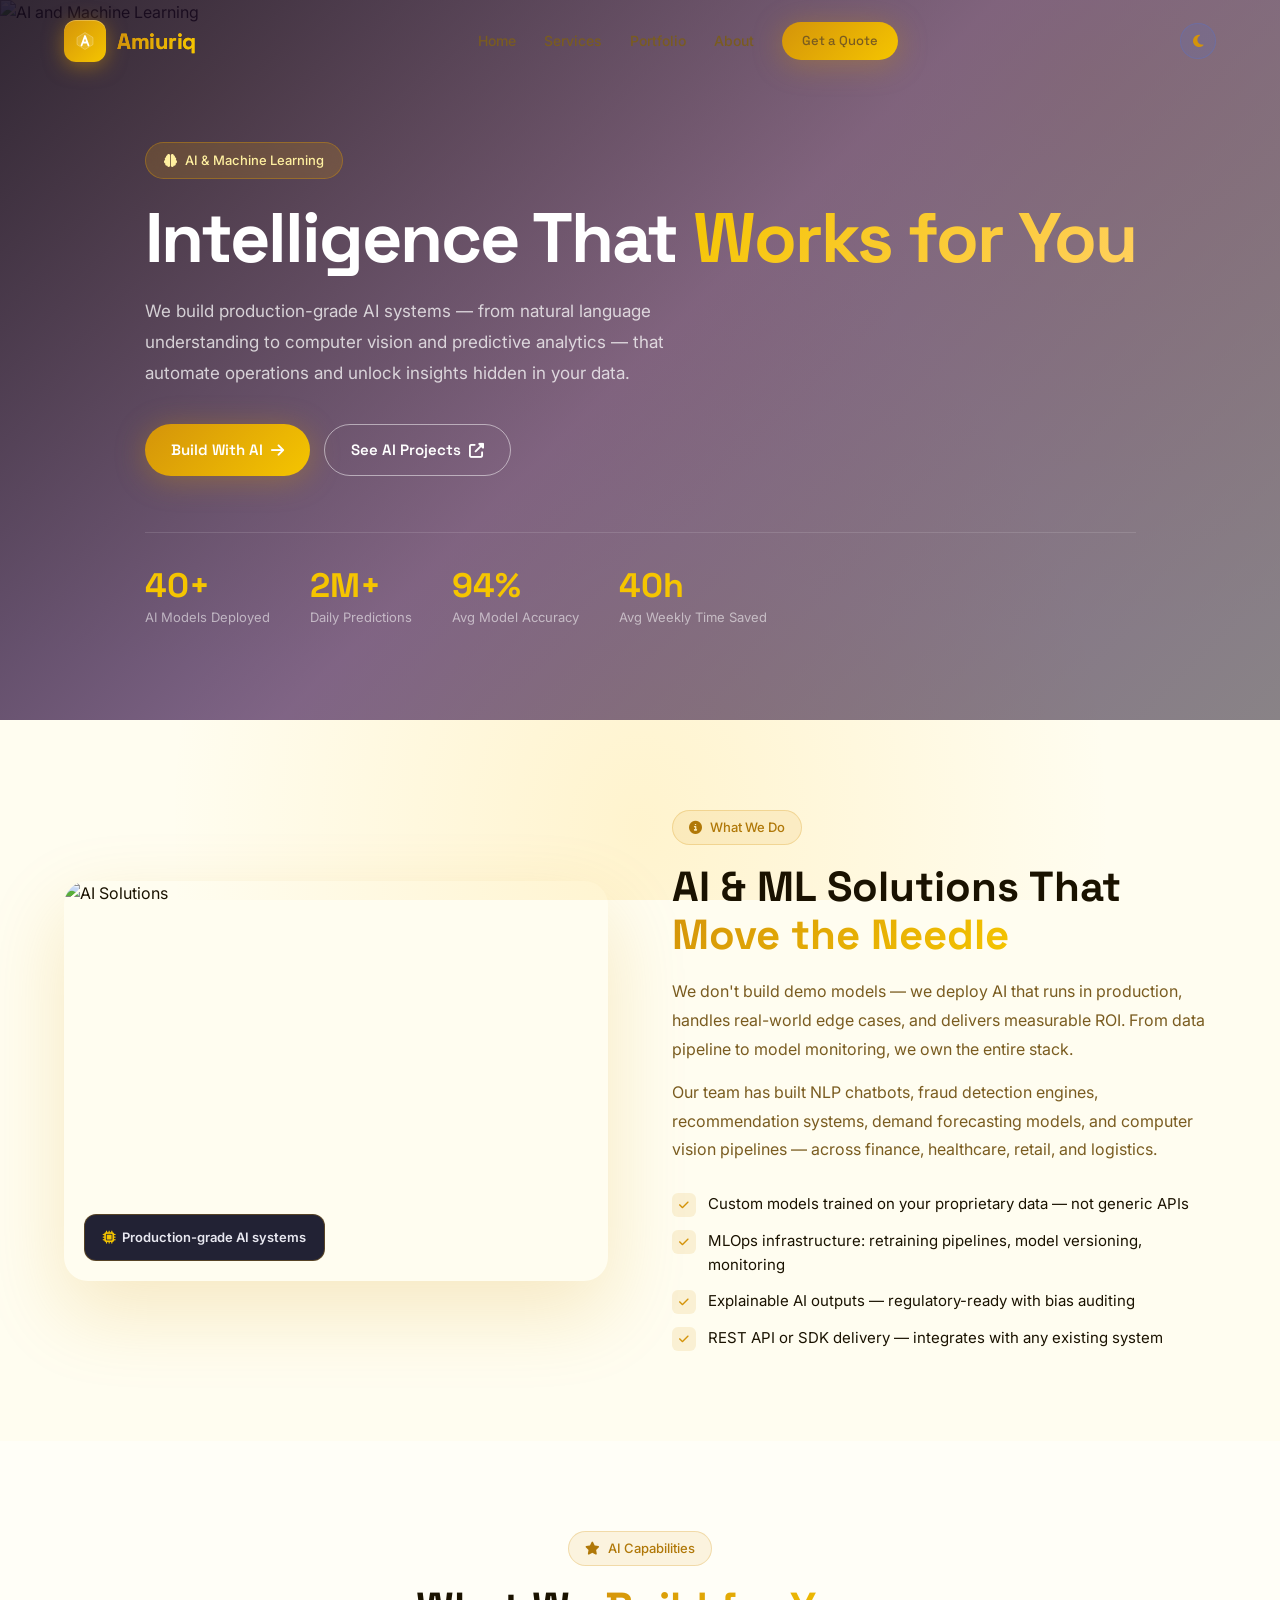
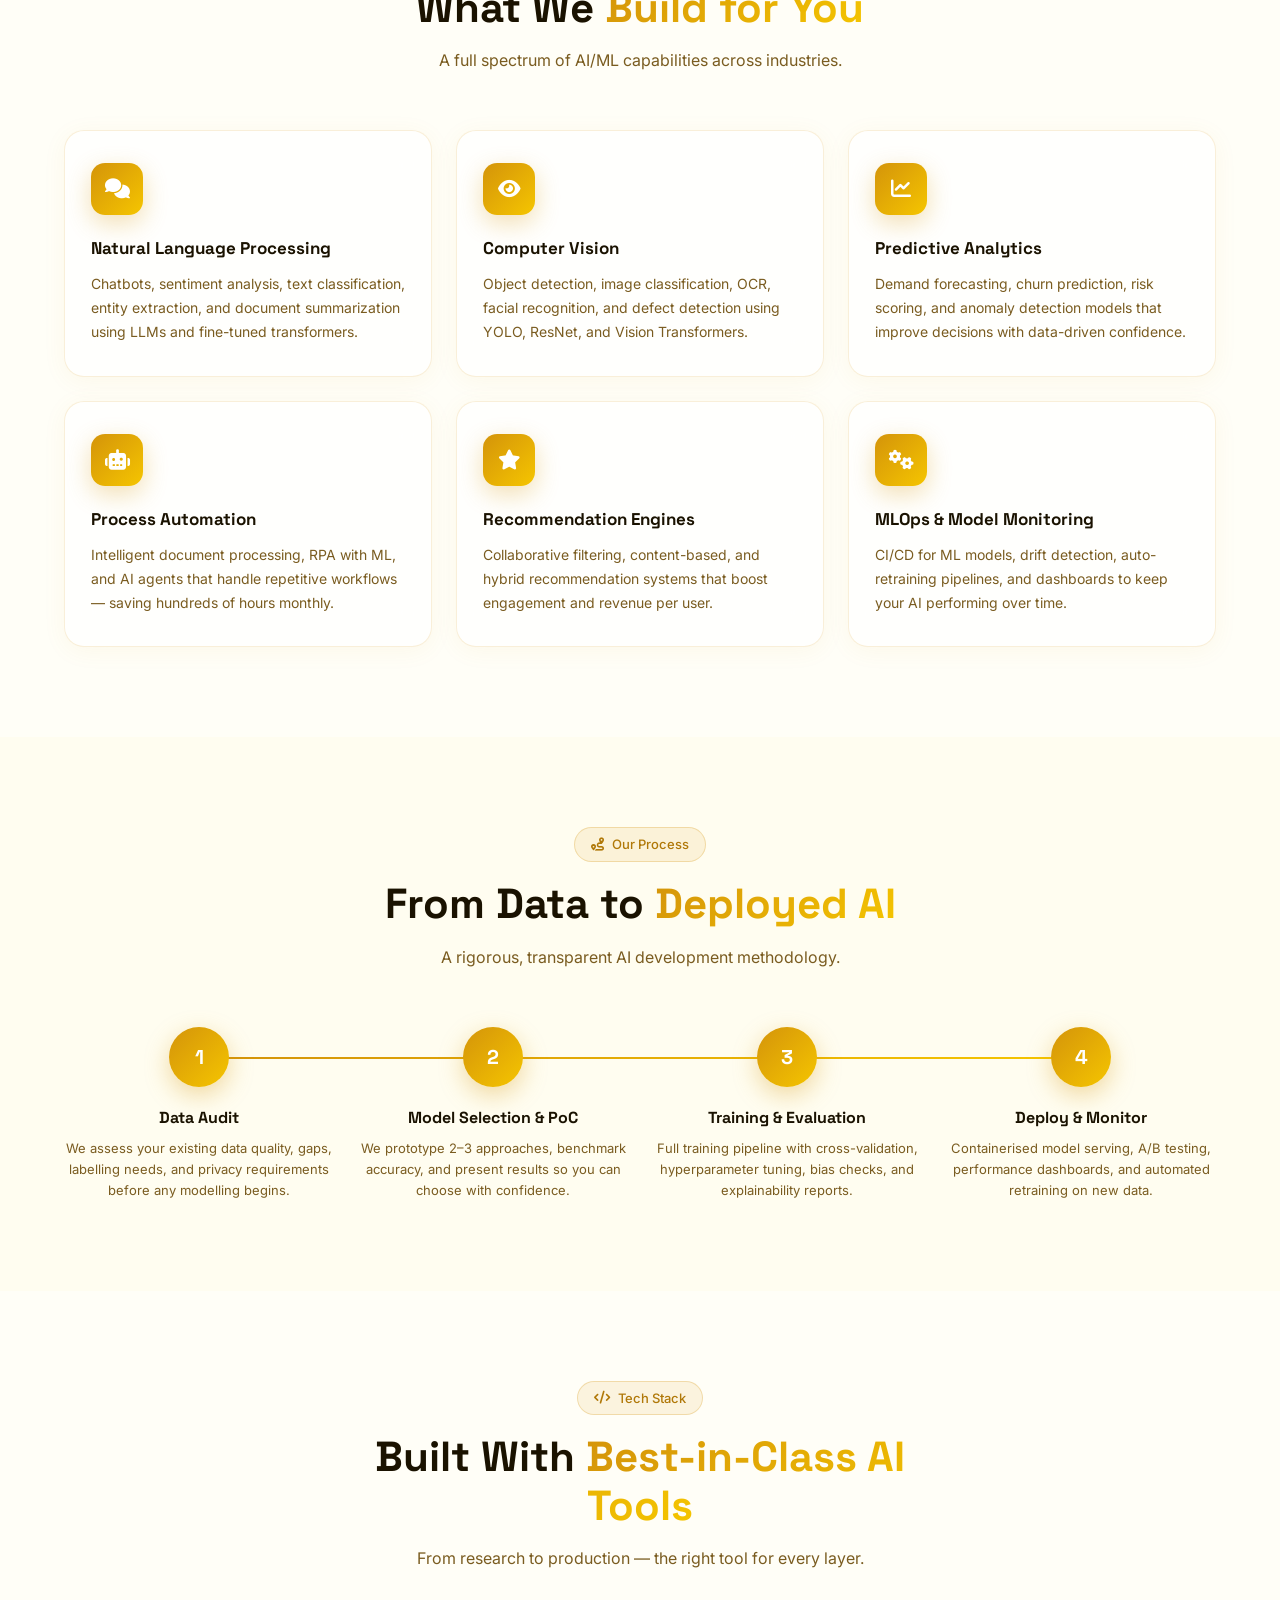
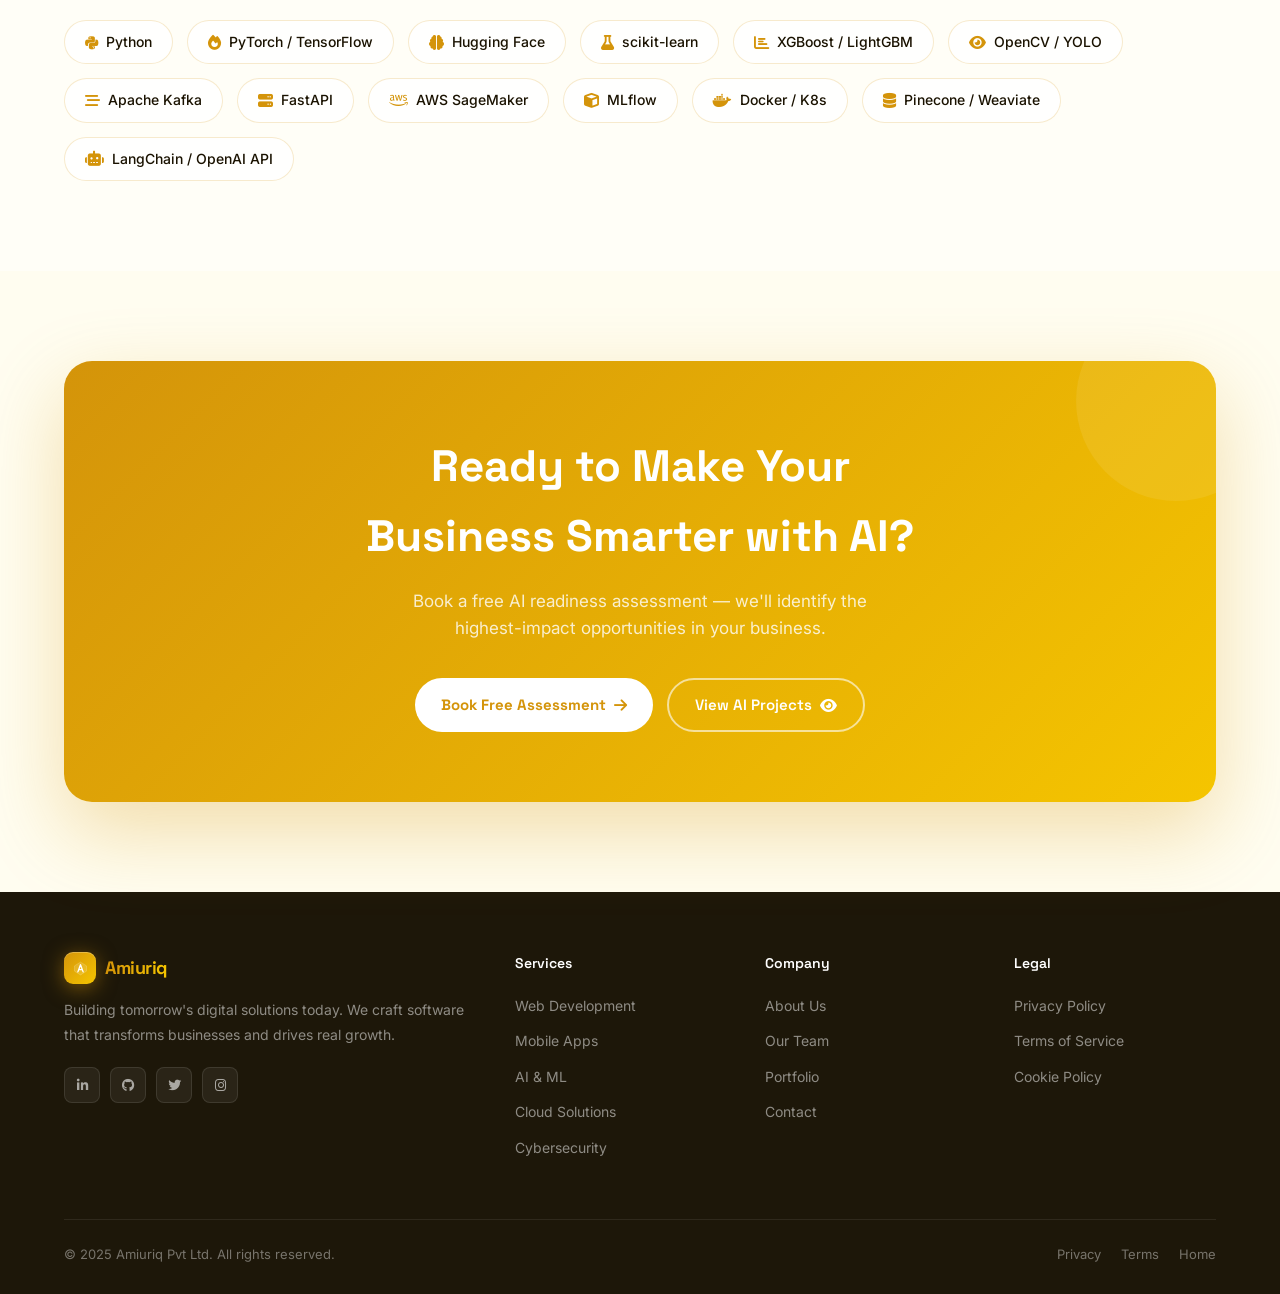
==== ai-machine-learning.html @ a56f1556 "Add coming-soon page and wire social icons to it across all pages" ====
<!DOCTYPE html>
<html lang="en">
<head>
<meta charset="UTF-8">
<meta name="viewport" content="width=device-width, initial-scale=1.0">
<title>AI & Machine Learning | Amiuriq Pvt Ltd</title>
<meta name="description" content="Intelligent AI & ML solutions — automation, NLP, computer vision, and predictive analytics — Amiuriq Pvt Ltd">
<link href="https://fonts.googleapis.com/css2?family=Space+Grotesk:wght@300;400;500;600;700;800&family=Inter:wght@300;400;500;600&family=Bebas+Neue&display=swap" rel="stylesheet">
<link rel="stylesheet" href="https://cdnjs.cloudflare.com/ajax/libs/font-awesome/6.5.0/css/all.min.css">
<style>
*,*::before,*::after{margin:0;padding:0;box-sizing:border-box}
:root{--p:#D4940A;--p2:#B07808;--s:#F5C500;--g1:linear-gradient(135deg,#D4940A,#F5C500);--txt:#1a1200;--muted:#7a5c20;--cbr:rgba(212,148,10,.15)}
html{scroll-behavior:smooth}
body{font-family:'Inter',sans-serif;background:radial-gradient(ellipse at 15% 10%,rgba(255,210,50,.28) 0%,transparent 50%),radial-gradient(ellipse at 85% 8%,rgba(255,220,60,.22) 0%,transparent 48%),radial-gradient(ellipse at 50% 92%,rgba(255,200,50,.18) 0%,transparent 52%),#fffdf0;background-attachment:fixed;color:var(--txt);overflow-x:hidden;line-height:1.6}
::-webkit-scrollbar{width:5px}::-webkit-scrollbar-track{background:#fff8d0}::-webkit-scrollbar-thumb{background:var(--p);border-radius:3px}
h1,h2,h3,h4{font-family:'Space Grotesk',sans-serif;font-weight:700}
.gt{background:var(--g1);-webkit-background-clip:text;-webkit-text-fill-color:transparent;background-clip:text}
.container{max-width:1200px;margin:0 auto;padding:0 24px}
.btn{display:inline-flex;align-items:center;gap:8px;padding:13px 26px;border-radius:50px;font-size:15px;font-weight:600;font-family:'Space Grotesk',sans-serif;cursor:pointer;border:none;text-decoration:none;transition:all .3s}
.btn-p{background:var(--g1);color:#fff;box-shadow:0 4px 30px rgba(212,148,10,.35)}.btn-p:hover{transform:translateY(-2px)}
.gc{background:rgba(255,255,255,.75);border:1px solid rgba(212,148,10,.15);border-radius:20px;backdrop-filter:blur(20px);box-shadow:0 4px 24px rgba(212,148,10,.06);transition:all .3s}
.gc:hover{border-color:rgba(212,148,10,.3);transform:translateY(-6px);box-shadow:0 20px 60px rgba(212,148,10,.12)}
.slabel{display:inline-flex;align-items:center;gap:8px;background:rgba(212,148,10,.1);border:1px solid rgba(212,148,10,.25);border-radius:50px;padding:6px 16px;font-size:13px;font-weight:500;color:var(--p2);margin-bottom:18px}
#nav{position:fixed;top:0;width:100%;z-index:1000;padding:20px 0;transition:all .3s}
#nav.scrolled{background:rgba(255,253,240,.92);backdrop-filter:blur(20px);border-bottom:1px solid rgba(212,148,10,.15);padding:14px 0}
.nc{max-width:1200px;margin:0 auto;padding:0 24px;display:flex;align-items:center;justify-content:space-between}
.logo{font-family:'Space Grotesk',sans-serif;font-size:28px;font-weight:800;text-decoration:none;background:var(--g1);-webkit-background-clip:text;-webkit-text-fill-color:transparent;background-clip:text;letter-spacing:-.5px;transition:transform .3s}
.logo:hover{transform:scale(1.06)}
.nlinks{display:flex;align-items:center;gap:28px;list-style:none}
.nlinks a{text-decoration:none;color:var(--muted);font-size:14px;font-weight:500;transition:color .3s}
.nlinks a:hover{color:var(--txt)}
.logo{display:flex;align-items:center;gap:11px;text-decoration:none;transition:transform .3s;line-height:1}
.logo:hover{transform:scale(1.04)}
.logo:hover .logo-icon{box-shadow:0 8px 32px rgba(212,148,10,.8);transform:rotate(-4deg) scale(1.1)}
.logo-icon{width:42px;height:42px;background:linear-gradient(135deg,#D4940A 0%,#F5C500 100%);border-radius:12px;display:flex;align-items:center;justify-content:center;flex-shrink:0;box-shadow:0 4px 20px rgba(212,148,10,.5),inset 0 1px 0 rgba(255,255,255,.25);transition:all .35s cubic-bezier(.4,0,.2,1);position:relative;overflow:hidden}
.logo-icon::after{content:'';position:absolute;top:0;left:-100%;width:55%;height:100%;background:linear-gradient(90deg,transparent,rgba(255,255,255,.32),transparent);animation:logoShimmer 3s ease-in-out infinite}
@keyframes logoShimmer{0%{left:-100%}60%,100%{left:160%}}
.logo-text{display:flex;flex-direction:column;line-height:1}
.logo-word{font-family:'Space Grotesk',sans-serif;font-size:22px;font-weight:800;background:linear-gradient(90deg,#D4940A,#F5C500);-webkit-background-clip:text;background-clip:text;-webkit-text-fill-color:transparent;letter-spacing:-0.5px;line-height:1.1}
.hbg{display:none;flex-direction:column;gap:5px;cursor:pointer;padding:4px}
.hbg span{width:25px;height:2px;background:var(--txt);border-radius:2px}
.mnav{display:none;position:fixed;inset:0;background:rgba(255,253,240,.97);backdrop-filter:blur(20px);z-index:999;flex-direction:column;align-items:center;justify-content:center;gap:30px}
.mnav.open{display:flex}
.mnav a{color:#1a1a2e;text-decoration:none;font-size:22px;font-weight:600;font-family:'Space Grotesk',sans-serif}
.mnav-x{position:absolute;top:24px;right:24px;background:none;border:none;color:#1a1a2e;font-size:26px;cursor:pointer}
.svc-hero{min-height:80vh;display:flex;align-items:center;padding:130px 0 80px;position:relative;overflow:hidden}
.svc-hero-img{position:absolute;inset:0;z-index:0}
.svc-hero-img img{width:100%;height:100%;object-fit:cover}
.svc-hero-img::after{content:'';position:absolute;inset:0;background:linear-gradient(135deg,rgba(20,10,30,.88) 0%,rgba(60,20,80,.65) 50%,rgba(20,10,30,.5) 100%)}
.svc-hero .container{position:relative;z-index:2}
.svc-badge{display:inline-flex;align-items:center;gap:8px;background:rgba(212,148,10,.2);border:1px solid rgba(212,148,10,.4);border-radius:50px;padding:7px 18px;font-size:13px;font-weight:500;color:#fff0a0;margin-bottom:22px;backdrop-filter:blur(10px)}
.svc-title{font-size:clamp(40px,6vw,70px);line-height:1.05;letter-spacing:-2px;margin-bottom:22px;color:#fff}
.svc-desc{font-size:17px;color:rgba(255,255,255,.75);line-height:1.8;margin-bottom:36px;max-width:560px}
.svc-hero-acts{display:flex;gap:14px;flex-wrap:wrap}
.svc-hero-stats{display:flex;gap:40px;margin-top:56px;padding-top:36px;border-top:1px solid rgba(255,255,255,.12)}
.svc-sn{font-family:'Space Grotesk',sans-serif;font-size:34px;font-weight:800;color:#F5C500;line-height:1}
.svc-sl{font-size:13px;color:rgba(255,255,255,.55);margin-top:4px}
.overview{padding:90px 0}
.ovgrid{display:grid;grid-template-columns:1fr 1fr;gap:64px;align-items:center}
.ov-img{border-radius:24px;overflow:hidden;box-shadow:0 30px 80px rgba(212,148,10,.2);position:relative}
.ov-img img{width:100%;height:400px;object-fit:cover;display:block}
.ov-img-badge{position:absolute;bottom:20px;left:20px;background:rgba(10,10,32,.9);color:#e8e8f0;padding:12px 18px;border-radius:12px;font-size:13px;font-weight:600;border:1px solid rgba(212,148,10,.3);backdrop-filter:blur(10px)}
.ov-txt h2{font-size:clamp(28px,4vw,42px);line-height:1.15;margin-bottom:18px}
.ov-txt p{color:var(--muted);line-height:1.8;margin-bottom:14px}
.ov-checks{margin-top:28px;display:flex;flex-direction:column;gap:12px}
.ovc{display:flex;align-items:flex-start;gap:12px;font-size:15px}
.ovc-icon{width:24px;height:24px;border-radius:6px;background:rgba(212,148,10,.12);color:var(--p);display:flex;align-items:center;justify-content:center;font-size:11px;flex-shrink:0;margin-top:1px}
.features{padding:90px 0;background:rgba(255,255,255,.5)}
.feat-grid{display:grid;grid-template-columns:repeat(3,1fr);gap:24px;margin-top:56px}
.feat-card{padding:32px 26px}
.feat-icon{width:52px;height:52px;border-radius:14px;background:var(--g1);display:flex;align-items:center;justify-content:center;font-size:20px;color:#fff;margin-bottom:20px;box-shadow:0 8px 24px rgba(212,148,10,.3)}
.feat-card h3{font-size:17px;margin-bottom:10px}
.feat-card p{font-size:14px;color:var(--muted);line-height:1.7}
.process{padding:90px 0}
.proc-grid{display:grid;grid-template-columns:repeat(4,1fr);gap:24px;margin-top:56px;position:relative}
.proc-grid::before{content:'';position:absolute;top:30px;left:calc(12.5% + 12px);right:calc(12.5% + 12px);height:2px;background:linear-gradient(90deg,var(--p),var(--s));z-index:0;border-radius:2px}
.proc-step{text-align:center;position:relative;z-index:1}
.proc-num{width:60px;height:60px;border-radius:50%;background:var(--g1);color:#fff;display:flex;align-items:center;justify-content:center;font-size:20px;font-weight:700;font-family:'Space Grotesk',sans-serif;margin:0 auto 18px;box-shadow:0 8px 24px rgba(212,148,10,.35)}
.proc-step h3{font-size:16px;margin-bottom:8px}
.proc-step p{font-size:13px;color:var(--muted);line-height:1.6}
.tech{padding:90px 0;background:rgba(255,255,255,.5)}
.tech-grid{display:flex;flex-wrap:wrap;gap:14px;margin-top:48px}
.tech-tag{padding:10px 20px;border-radius:50px;background:rgba(255,255,255,.8);border:1px solid rgba(212,148,10,.2);font-size:14px;font-weight:500;color:var(--txt);transition:all .3s;display:flex;align-items:center;gap:8px}
.tech-tag:hover{background:rgba(212,148,10,.08);border-color:var(--p);transform:translateY(-2px)}
.tech-tag i{color:var(--p);font-size:15px}
.svc-cta{padding:90px 0}
.cta-box{background:var(--g1);border-radius:28px;padding:70px;text-align:center;position:relative;overflow:hidden;box-shadow:0 30px 80px rgba(212,148,10,.3)}
.cta-box::before{content:'';position:absolute;top:-60px;right:-60px;width:200px;height:200px;border-radius:50%;background:rgba(255,255,255,.08)}
.cta-box h2{font-size:clamp(28px,4vw,44px);color:#fff;margin-bottom:16px;position:relative;z-index:1}
.cta-box p{color:rgba(255,255,255,.8);font-size:17px;margin-bottom:36px;position:relative;z-index:1;max-width:500px;margin-left:auto;margin-right:auto}
.cta-acts{display:flex;gap:14px;justify-content:center;flex-wrap:wrap;position:relative;z-index:1}
.btn-white{background:#fff;color:var(--p);font-weight:700}.btn-white:hover{transform:translateY(-2px);box-shadow:0 12px 40px rgba(0,0,0,.2)}
.btn-outline-white{background:transparent;color:#fff;border:2px solid rgba(255,255,255,.6)}.btn-outline-white:hover{background:rgba(255,255,255,.1);transform:translateY(-2px)}
footer{background:rgba(20,14,0,.96);color:rgba(255,255,255,.7);padding:60px 0 30px}
.fgrid{display:grid;grid-template-columns:2fr 1fr 1fr 1fr;gap:48px;margin-bottom:48px}
.fbrand p{font-size:14px;line-height:1.75;margin-top:14px;color:rgba(255,255,255,.5)}
.logo-ft{display:flex;align-items:center;gap:9px;text-decoration:none}
.fsocs{display:flex;gap:10px;margin-top:20px}
.socbtn{width:36px;height:36px;border-radius:8px;background:rgba(255,255,255,.06);border:1px solid rgba(255,255,255,.1);display:flex;align-items:center;justify-content:center;color:rgba(255,255,255,.6);font-size:13px;text-decoration:none;transition:all .3s}
.socbtn:hover{background:rgba(212,148,10,.2);border-color:var(--p);color:#fff}
.fcol h4{font-size:14px;font-weight:600;color:#fff;margin-bottom:18px;font-family:'Space Grotesk',sans-serif}
.fcol ul{list-style:none}.fcol ul li{margin-bottom:10px}.fcol ul a{text-decoration:none;color:rgba(255,255,255,.5);font-size:14px;transition:color .3s}.fcol ul a:hover{color:#fff}
.fbot{border-top:1px solid rgba(255,255,255,.08);padding-top:24px;display:flex;align-items:center;justify-content:space-between;flex-wrap:wrap;gap:14px;font-size:13px;color:rgba(255,255,255,.4)}
.fblinks{display:flex;gap:20px}.fblinks a{color:rgba(255,255,255,.4);text-decoration:none;font-size:13px}.fblinks a:hover{color:#fff}
@media(max-width:768px){.ovgrid,.feat-grid{grid-template-columns:1fr}.proc-grid{grid-template-columns:1fr 1fr}.proc-grid::before{display:none}.fgrid{grid-template-columns:1fr}.svc-hero-stats{flex-wrap:wrap;gap:24px}.hbg{display:flex}.nlinks{display:none}.cta-box{padding:40px 24px}}

/* DARK MODE */
[data-theme=dark]{--txt:#e2eaf5;--muted:#9ab0cc}
[data-theme=dark] body{background:radial-gradient(ellipse at 15% 10%,rgba(20,50,140,.35) 0%,transparent 50%),radial-gradient(ellipse at 85% 8%,rgba(10,30,100,.25) 0%,transparent 48%),radial-gradient(ellipse at 50% 92%,rgba(15,40,120,.28) 0%,transparent 52%),#04091a}
[data-theme=dark] #nav.scrolled{background:rgba(4,9,26,.95);border-bottom-color:rgba(60,120,255,.18)}
[data-theme=dark] .gc{background:rgba(8,18,50,.85);border-color:rgba(60,120,255,.2)}
[data-theme=dark] .gc:hover{background:rgba(12,26,68,.95);transform:translateY(-6px)}
[data-theme=dark] .hbg span{background:#e2eaf5}
[data-theme=dark] .mnav{background:rgba(4,9,26,.98)}
[data-theme=dark] .mnav a{color:#e2eaf5}
[data-theme=dark] .mnav-x{color:#e2eaf5}
[data-theme=dark] ::-webkit-scrollbar-track{background:#04091a}
[data-theme=dark] .slabel{background:rgba(60,120,255,.1);border-color:rgba(60,120,255,.25)}
[data-theme=dark] .btn-s{border-color:rgba(60,120,255,.28);color:#e2eaf5}
[data-theme=dark] .pfb{border-color:rgba(60,120,255,.25);color:#9ab0cc}
[data-theme=dark] .pcard{border-color:rgba(60,120,255,.18);background:rgba(8,18,50,.65)}
[data-theme=dark] .tpill{background:rgba(10,22,60,.92);border-color:rgba(60,120,255,.28);color:#e2eaf5}
[data-theme=dark] .tpill:hover{background:rgba(60,120,255,.18);color:#fff}
[data-theme=dark] #services,[data-theme=dark] #portfolio{background:rgba(6,14,42,.5)}
[data-theme=dark] #tech{background:linear-gradient(180deg,#060e2c 0%,#04091a 100%);border-top:1px solid rgba(60,120,255,.1);border-bottom:1px solid rgba(60,120,255,.1)}
[data-theme=dark] #testi{background:rgba(6,14,42,.55)}
[data-theme=dark] .sbtn{background:rgba(8,18,50,.85);border-color:rgba(60,120,255,.28);color:#e2eaf5}
[data-theme=dark] .acard{background:rgba(8,18,50,.9);border-color:rgba(60,120,255,.18)}
[data-theme=dark] .sbox{background:rgba(60,120,255,.08);border-color:rgba(60,120,255,.2)}
[data-theme=dark] input,[data-theme=dark] textarea,[data-theme=dark] select{background:rgba(255,255,255,.04)!important;color:#e2eaf5!important;border-color:rgba(60,120,255,.22)!important}
[data-theme=dark] input::placeholder,[data-theme=dark] textarea::placeholder{color:rgba(226,234,245,.3)}
[data-theme=dark] .legal-toc{background:rgba(8,18,50,.9);border-color:rgba(60,120,255,.18)}
[data-theme=dark] .legal-section p,[data-theme=dark] .legal-section li{color:#afc4dc}
[data-theme=dark] .legal-highlight{background:rgba(60,120,255,.07);border-color:rgba(60,120,255,.18)}
[data-theme=dark] .cookie-table td{color:#afc4dc;border-bottom-color:rgba(60,120,255,.1)}
[data-theme=dark] .cookie-table tr:nth-child(even) td{background:rgba(60,120,255,.05)}
[data-theme=dark] .hbadge{background:rgba(60,120,255,.12);border-color:rgba(60,120,255,.32)}
[data-theme=dark] .hstats{border-top-color:rgba(60,120,255,.18)}
[data-theme=dark] .tag{background:rgba(60,120,255,.1);border-color:rgba(60,120,255,.2);color:#9ab0cc}
[data-theme=dark] .sdot{background:rgba(60,120,255,.22)}
[data-theme=dark] .toc-list a:hover{background:rgba(60,120,255,.1)}
.theme-toggle{background:rgba(60,120,255,.1);border:1px solid rgba(60,120,255,.2);border-radius:50%;width:36px;height:36px;cursor:pointer;display:flex;align-items:center;justify-content:center;color:var(--p);font-size:14px;transition:background .3s,transform .3s;flex-shrink:0}
.theme-toggle:hover{background:rgba(60,120,255,.22);transform:rotate(20deg)}
[data-theme=dark] #contact{background:#04091a;position:relative;overflow:hidden}
[data-theme=dark] #contact::before{content:'';position:absolute;inset:0;background:radial-gradient(ellipse 65% 55% at 15% 25%,rgba(30,80,220,.32) 0%,transparent 65%),radial-gradient(ellipse 55% 65% at 85% 75%,rgba(60,20,200,.22) 0%,transparent 65%),radial-gradient(ellipse 45% 45% at 55% 45%,rgba(10,50,180,.18) 0%,transparent 60%);animation:cGlow 9s ease-in-out infinite alternate;pointer-events:none;z-index:0}
[data-theme=dark] #contact::after{content:'';position:absolute;width:350px;height:350px;border-radius:50%;background:radial-gradient(circle,rgba(60,120,255,.12) 0%,transparent 70%);top:-80px;right:-60px;animation:cOrb 12s ease-in-out infinite;pointer-events:none;z-index:0}
[data-theme=dark] #contact .container{position:relative;z-index:1}
[data-theme=dark] #contact .cinfo h2{color:#e2eaf5}
[data-theme=dark] #contact .cinfo p{color:#9ab0cc}
[data-theme=dark] #contact .cival{color:#e2eaf5}
[data-theme=dark] #contact .cilbl{color:#6a88b0}
[data-theme=dark] #contact .cic{background:rgba(60,120,255,.12);border-color:rgba(60,120,255,.25);color:#6090ff}
@keyframes cGlow{0%{opacity:.6;transform:scale(1)}50%{opacity:1;transform:scale(1.04)}100%{opacity:.75;transform:scale(1.02)}}
@keyframes cOrb{0%{transform:translate(0,0) scale(1)}33%{transform:translate(-40px,30px) scale(1.15)}66%{transform:translate(20px,-20px) scale(.9)}100%{transform:translate(0,0) scale(1)}}
[data-theme=dark] footer{background:rgba(4,10,32,.97);border-top-color:rgba(60,120,255,.15)}
[data-theme=dark] .fbot{border-top-color:rgba(60,120,255,.15)}
[data-theme=dark] .fbot p,[data-theme=dark] .fblinks a{color:#9ab0cc}
[data-theme=dark] .fblinks a:hover{color:#e2eaf5}
[data-theme=dark] .fcol h4{color:#e2eaf5}
[data-theme=dark] .fcol ul li a{color:#9ab0cc}
[data-theme=dark] .fcol ul li a:hover{color:#e2eaf5}
[data-theme=dark] .fbrand p{color:#9ab0cc}
[data-theme=dark] .socbtn{background:rgba(60,120,255,.08);border-color:rgba(60,120,255,.18);color:#9ab0cc}
[data-theme=dark] .socbtn:hover{background:rgba(60,120,255,.22);border-color:rgba(60,120,255,.4);color:#e2eaf5}
</style>
<script>(function(){var t=localStorage.getItem("aq-theme")||"light";document.documentElement.setAttribute("data-theme",t);})()</script>
</head>
<body>
<nav id="nav">
  <div class="nc">
    <a href="index.html" class="logo">
      <div class="logo-icon"><svg width="20" height="20" viewBox="0 0 20 20" fill="none" xmlns="http://www.w3.org/2000/svg"><path d="M10 1.5L2 6.5v7L10 18.5l8-5v-7L10 1.5z" fill="rgba(255,255,255,0.13)" stroke="rgba(255,255,255,0.3)" stroke-width="0.8"/><path d="M6.5 14.5L10 5l3.5 9.5M8.2 11.5h3.6" stroke="#fff" stroke-width="1.8" stroke-linecap="round" stroke-linejoin="round"/></svg></div>
      <div class="logo-text"><span class="logo-word">Amiuriq</span></div>
    </a>
    <ul class="nlinks">
      <li><a href="index.html">Home</a></li><li><a href="index.html#services">Services</a></li><li><a href="index.html#portfolio">Portfolio</a></li><li><a href="index.html#about">About</a></li>
      <li><a href="index.html#contact" class="btn btn-p" style="padding:9px 20px;font-size:13px">Get a Quote</a></li>
    </ul>
    <button class="theme-toggle" id="themeToggle" aria-label="Toggle theme"><i class="fas fa-moon"></i></button>
    <div class="hbg" id="hbg"><span></span><span></span><span></span></div>
  </div>
</nav>
<div class="mnav" id="mnav">
  <button class="mnav-x" id="mnav-x"><i class="fas fa-times"></i></button>
  <a href="index.html">Home</a><a href="index.html#services">Services</a><a href="index.html#portfolio">Portfolio</a><a href="index.html#about">About</a><a href="index.html#contact">Contact</a>
</div>

<section class="svc-hero">
  <div class="svc-hero-img">
    <img src="https://images.unsplash.com/photo-1677442136019-21780ecad995?w=1600&h=900&fit=crop&auto=format&q=85" alt="AI and Machine Learning">
  </div>
  <div class="container">
    <div class="svc-badge"><i class="fas fa-brain"></i> AI &amp; Machine Learning</div>
    <h1 class="svc-title">Intelligence That <span style="background:linear-gradient(135deg,#F5C500,#FFD060);-webkit-background-clip:text;-webkit-text-fill-color:transparent;background-clip:text">Works for You</span></h1>
    <p class="svc-desc">We build production-grade AI systems — from natural language understanding to computer vision and predictive analytics — that automate operations and unlock insights hidden in your data.</p>
    <div class="svc-hero-acts">
      <a href="index.html#contact" class="btn btn-p">Build With AI <i class="fas fa-arrow-right"></i></a>
      <a href="index.html#portfolio" class="btn" style="color:#fff;border:1px solid rgba(255,255,255,.5);background:transparent">See AI Projects <i class="fas fa-external-link-alt"></i></a>
    </div>
    <div class="svc-hero-stats">
      <div><div class="svc-sn">40+</div><div class="svc-sl">AI Models Deployed</div></div>
      <div><div class="svc-sn">2M+</div><div class="svc-sl">Daily Predictions</div></div>
      <div><div class="svc-sn">94%</div><div class="svc-sl">Avg Model Accuracy</div></div>
      <div><div class="svc-sn">40h</div><div class="svc-sl">Avg Weekly Time Saved</div></div>
    </div>
  </div>
</section>

<section class="overview">
  <div class="container">
    <div class="ovgrid">
      <div class="ov-img">
        <img src="https://images.unsplash.com/photo-1620712943543-bcc4688e7485?w=800&h=500&fit=crop&auto=format&q=85" alt="AI Solutions">
        <div class="ov-img-badge"><i class="fas fa-microchip" style="color:#F5C500;margin-right:6px"></i>Production-grade AI systems</div>
      </div>
      <div class="ov-txt">
        <span class="slabel"><i class="fas fa-info-circle"></i> What We Do</span>
        <h2>AI &amp; ML Solutions That <span class="gt">Move the Needle</span></h2>
        <p>We don't build demo models — we deploy AI that runs in production, handles real-world edge cases, and delivers measurable ROI. From data pipeline to model monitoring, we own the entire stack.</p>
        <p>Our team has built NLP chatbots, fraud detection engines, recommendation systems, demand forecasting models, and computer vision pipelines — across finance, healthcare, retail, and logistics.</p>
        <div class="ov-checks">
          <div class="ovc"><div class="ovc-icon"><i class="fas fa-check"></i></div><span>Custom models trained on your proprietary data — not generic APIs</span></div>
          <div class="ovc"><div class="ovc-icon"><i class="fas fa-check"></i></div><span>MLOps infrastructure: retraining pipelines, model versioning, monitoring</span></div>
          <div class="ovc"><div class="ovc-icon"><i class="fas fa-check"></i></div><span>Explainable AI outputs — regulatory-ready with bias auditing</span></div>
          <div class="ovc"><div class="ovc-icon"><i class="fas fa-check"></i></div><span>REST API or SDK delivery — integrates with any existing system</span></div>
        </div>
      </div>
    </div>
  </div>
</section>

<section class="features">
  <div class="container">
    <div style="text-align:center;max-width:580px;margin:0 auto">
      <span class="slabel"><i class="fas fa-star"></i> AI Capabilities</span>
      <h2 style="font-size:clamp(28px,4vw,42px);line-height:1.15;margin-bottom:14px">What We <span class="gt">Build for You</span></h2>
      <p style="color:var(--muted);font-size:16px;line-height:1.75">A full spectrum of AI/ML capabilities across industries.</p>
    </div>
    <div class="feat-grid">
      <div class="gc feat-card"><div class="feat-icon"><i class="fas fa-comments"></i></div><h3>Natural Language Processing</h3><p>Chatbots, sentiment analysis, text classification, entity extraction, and document summarization using LLMs and fine-tuned transformers.</p></div>
      <div class="gc feat-card"><div class="feat-icon"><i class="fas fa-eye"></i></div><h3>Computer Vision</h3><p>Object detection, image classification, OCR, facial recognition, and defect detection using YOLO, ResNet, and Vision Transformers.</p></div>
      <div class="gc feat-card"><div class="feat-icon"><i class="fas fa-chart-line"></i></div><h3>Predictive Analytics</h3><p>Demand forecasting, churn prediction, risk scoring, and anomaly detection models that improve decisions with data-driven confidence.</p></div>
      <div class="gc feat-card"><div class="feat-icon"><i class="fas fa-robot"></i></div><h3>Process Automation</h3><p>Intelligent document processing, RPA with ML, and AI agents that handle repetitive workflows — saving hundreds of hours monthly.</p></div>
      <div class="gc feat-card"><div class="feat-icon"><i class="fas fa-star"></i></div><h3>Recommendation Engines</h3><p>Collaborative filtering, content-based, and hybrid recommendation systems that boost engagement and revenue per user.</p></div>
      <div class="gc feat-card"><div class="feat-icon"><i class="fas fa-cogs"></i></div><h3>MLOps & Model Monitoring</h3><p>CI/CD for ML models, drift detection, auto-retraining pipelines, and dashboards to keep your AI performing over time.</p></div>
    </div>
  </div>
</section>

<section class="process">
  <div class="container">
    <div style="text-align:center;max-width:560px;margin:0 auto">
      <span class="slabel"><i class="fas fa-route"></i> Our Process</span>
      <h2 style="font-size:clamp(28px,4vw,42px);line-height:1.15;margin-bottom:14px">From Data to <span class="gt">Deployed AI</span></h2>
      <p style="color:var(--muted);font-size:16px;line-height:1.75">A rigorous, transparent AI development methodology.</p>
    </div>
    <div class="proc-grid">
      <div class="proc-step"><div class="proc-num">1</div><h3>Data Audit</h3><p>We assess your existing data quality, gaps, labelling needs, and privacy requirements before any modelling begins.</p></div>
      <div class="proc-step"><div class="proc-num">2</div><h3>Model Selection & PoC</h3><p>We prototype 2–3 approaches, benchmark accuracy, and present results so you can choose with confidence.</p></div>
      <div class="proc-step"><div class="proc-num">3</div><h3>Training & Evaluation</h3><p>Full training pipeline with cross-validation, hyperparameter tuning, bias checks, and explainability reports.</p></div>
      <div class="proc-step"><div class="proc-num">4</div><h3>Deploy & Monitor</h3><p>Containerised model serving, A/B testing, performance dashboards, and automated retraining on new data.</p></div>
    </div>
  </div>
</section>

<section class="tech">
  <div class="container">
    <div style="text-align:center;max-width:560px;margin:0 auto">
      <span class="slabel"><i class="fas fa-code"></i> Tech Stack</span>
      <h2 style="font-size:clamp(28px,4vw,42px);line-height:1.15;margin-bottom:14px">Built With <span class="gt">Best-in-Class AI Tools</span></h2>
      <p style="color:var(--muted);font-size:16px;line-height:1.75">From research to production — the right tool for every layer.</p>
    </div>
    <div class="tech-grid">
      <span class="tech-tag"><i class="fab fa-python"></i> Python</span>
      <span class="tech-tag"><i class="fas fa-fire"></i> PyTorch / TensorFlow</span>
      <span class="tech-tag"><i class="fas fa-brain"></i> Hugging Face</span>
      <span class="tech-tag"><i class="fas fa-flask"></i> scikit-learn</span>
      <span class="tech-tag"><i class="fas fa-chart-bar"></i> XGBoost / LightGBM</span>
      <span class="tech-tag"><i class="fas fa-eye"></i> OpenCV / YOLO</span>
      <span class="tech-tag"><i class="fas fa-stream"></i> Apache Kafka</span>
      <span class="tech-tag"><i class="fas fa-server"></i> FastAPI</span>
      <span class="tech-tag"><i class="fab fa-aws"></i> AWS SageMaker</span>
      <span class="tech-tag"><i class="fas fa-cube"></i> MLflow</span>
      <span class="tech-tag"><i class="fab fa-docker"></i> Docker / K8s</span>
      <span class="tech-tag"><i class="fas fa-database"></i> Pinecone / Weaviate</span>
      <span class="tech-tag"><i class="fas fa-robot"></i> LangChain / OpenAI API</span>
    </div>
  </div>
</section>

<section class="svc-cta">
  <div class="container">
    <div class="cta-box">
      <h2>Ready to Make Your <br>Business Smarter with AI?</h2>
      <p>Book a free AI readiness assessment — we'll identify the highest-impact opportunities in your business.</p>
      <div class="cta-acts">
        <a href="index.html#contact" class="btn btn-white">Book Free Assessment <i class="fas fa-arrow-right"></i></a>
        <a href="index.html#portfolio" class="btn btn-outline-white">View AI Projects <i class="fas fa-eye"></i></a>
      </div>
    </div>
  </div>
</section>

<footer>
  <div class="container">
    <div class="fgrid">
      <div class="fbrand"><a href="index.html" class="logo-ft"><div class="logo-icon" style="width:32px;height:32px;border-radius:9px"><svg width="15" height="15" viewBox="0 0 20 20" fill="none"><path d="M10 1.5L2 6.5v7L10 18.5l8-5v-7L10 1.5z" fill="rgba(255,255,255,0.13)" stroke="rgba(255,255,255,0.3)" stroke-width="0.8"/><path d="M6.5 14.5L10 5l3.5 9.5M8.2 11.5h3.6" stroke="#fff" stroke-width="1.8" stroke-linecap="round" stroke-linejoin="round"/></svg></div><div class="logo-text"><span class="logo-word" style="font-size:18px">Amiuriq</span></div></a><p>Building tomorrow's digital solutions today. We craft software that transforms businesses and drives real growth.</p><div class="fsocs"><a href="coming-soon.html" class="socbtn"><i class="fab fa-linkedin-in"></i></a><a href="coming-soon.html" class="socbtn"><i class="fab fa-github"></i></a><a href="coming-soon.html" class="socbtn"><i class="fab fa-twitter"></i></a><a href="coming-soon.html" class="socbtn"><i class="fab fa-instagram"></i></a></div></div>
      <div class="fcol"><h4>Services</h4><ul><li><a href="web-development.html">Web Development</a></li><li><a href="mobile-app-development.html">Mobile Apps</a></li><li><a href="ai-machine-learning.html">AI &amp; ML</a></li><li><a href="cloud-solutions.html">Cloud Solutions</a></li><li><a href="cybersecurity.html">Cybersecurity</a></li></ul></div>
      <div class="fcol"><h4>Company</h4><ul><li><a href="index.html#about">About Us</a></li><li><a href="index.html#team">Our Team</a></li><li><a href="index.html#portfolio">Portfolio</a></li><li><a href="index.html#contact">Contact</a></li></ul></div>
      <div class="fcol"><h4>Legal</h4><ul><li><a href="privacy-policy.html">Privacy Policy</a></li><li><a href="terms-of-service.html">Terms of Service</a></li><li><a href="cookie-policy.html">Cookie Policy</a></li></ul></div>
    </div>
    <div class="fbot"><p>© 2025 Amiuriq Pvt Ltd. All rights reserved.</p><div class="fblinks"><a href="privacy-policy.html">Privacy</a><a href="terms-of-service.html">Terms</a><a href="index.html">Home</a></div></div>
  </div>
</footer>
<script>
const nav=document.getElementById('nav');
window.addEventListener('scroll',()=>nav.classList.toggle('scrolled',scrollY>50));
document.getElementById('hbg').addEventListener('click',()=>document.getElementById('mnav').classList.add('open'));
document.getElementById('mnav-x').addEventListener('click',()=>document.getElementById('mnav').classList.remove('open'));
// THEME TOGGLE
(function(){var h=document.documentElement,btn=document.getElementById('themeToggle'),ic=btn.querySelector('i'),cur=h.getAttribute('data-theme')||'light';ic.className=cur==='dark'?'fas fa-sun':'fas fa-moon';btn.addEventListener('click',function(){var t=h.getAttribute('data-theme')==='dark'?'light':'dark';h.setAttribute('data-theme',t);localStorage.setItem('aq-theme',t);ic.className=t==='dark'?'fas fa-sun':'fas fa-moon';});})();
</script>
</body>
</html>
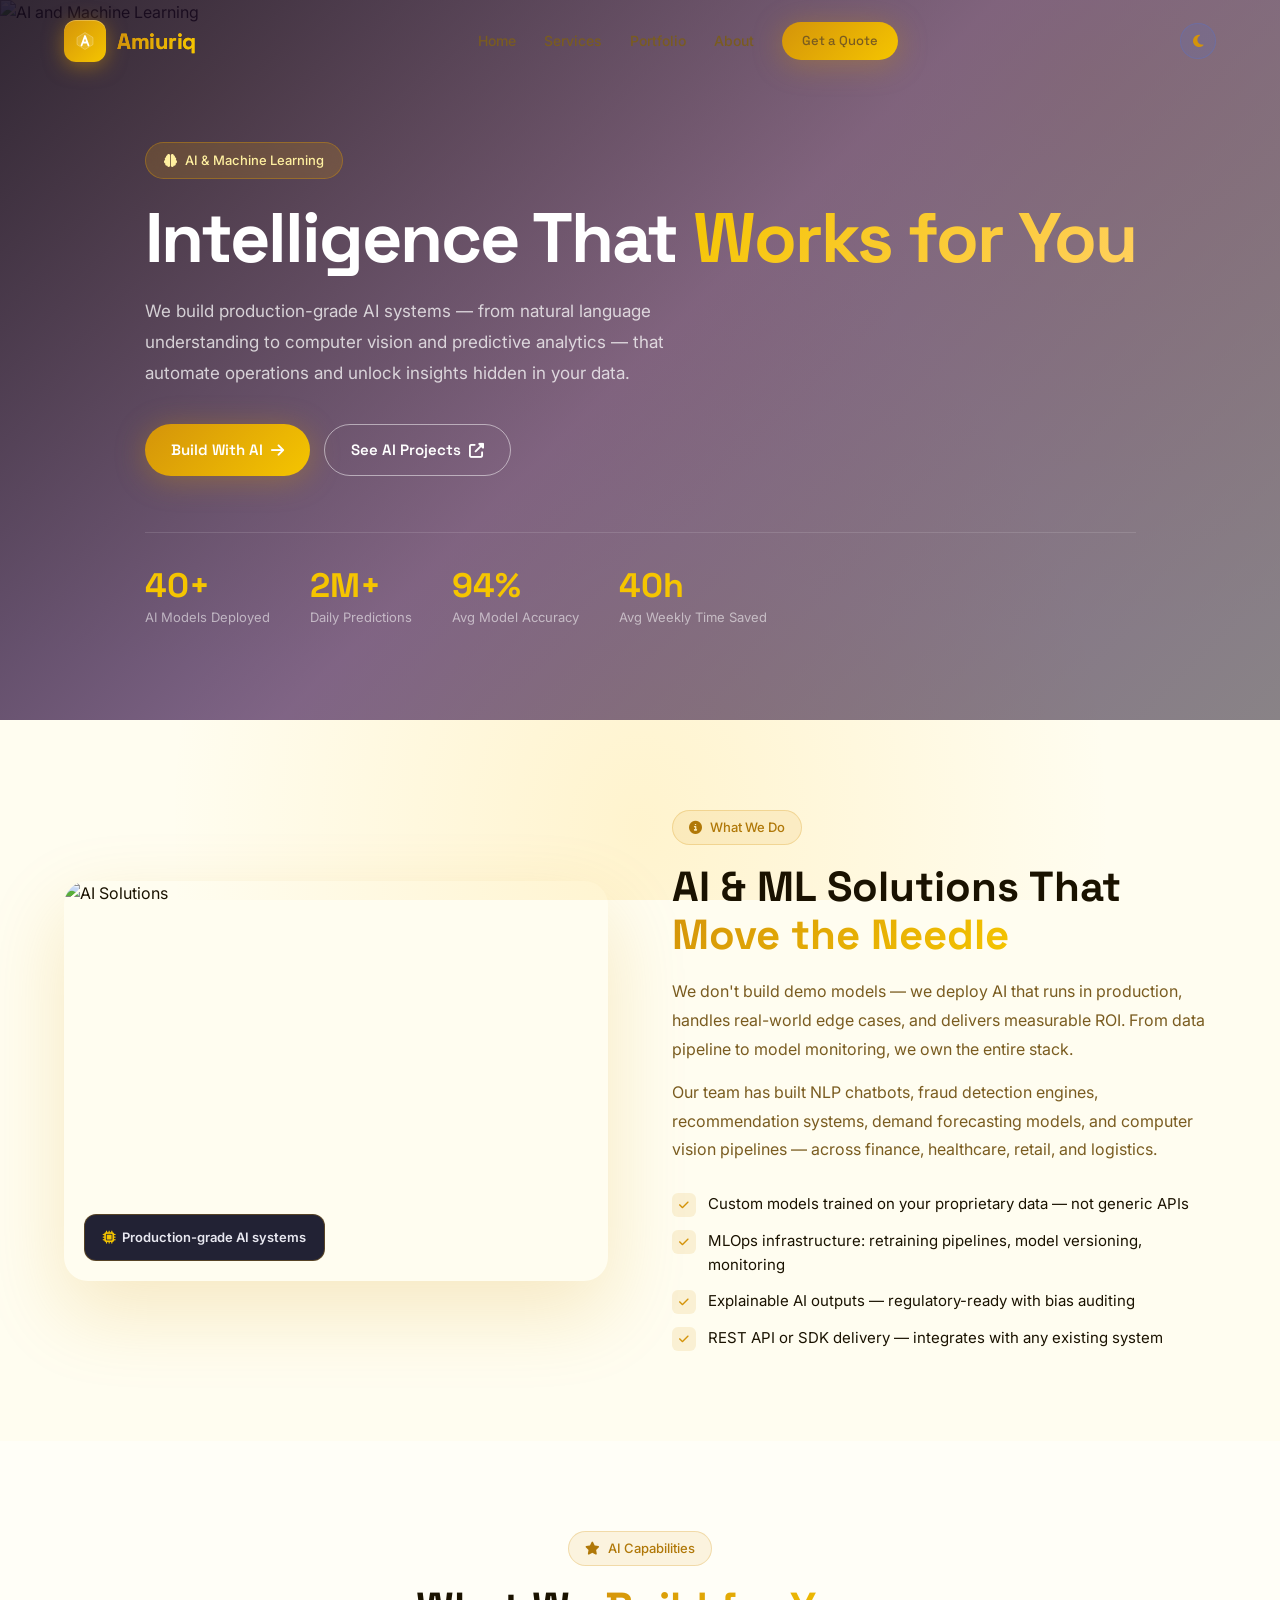
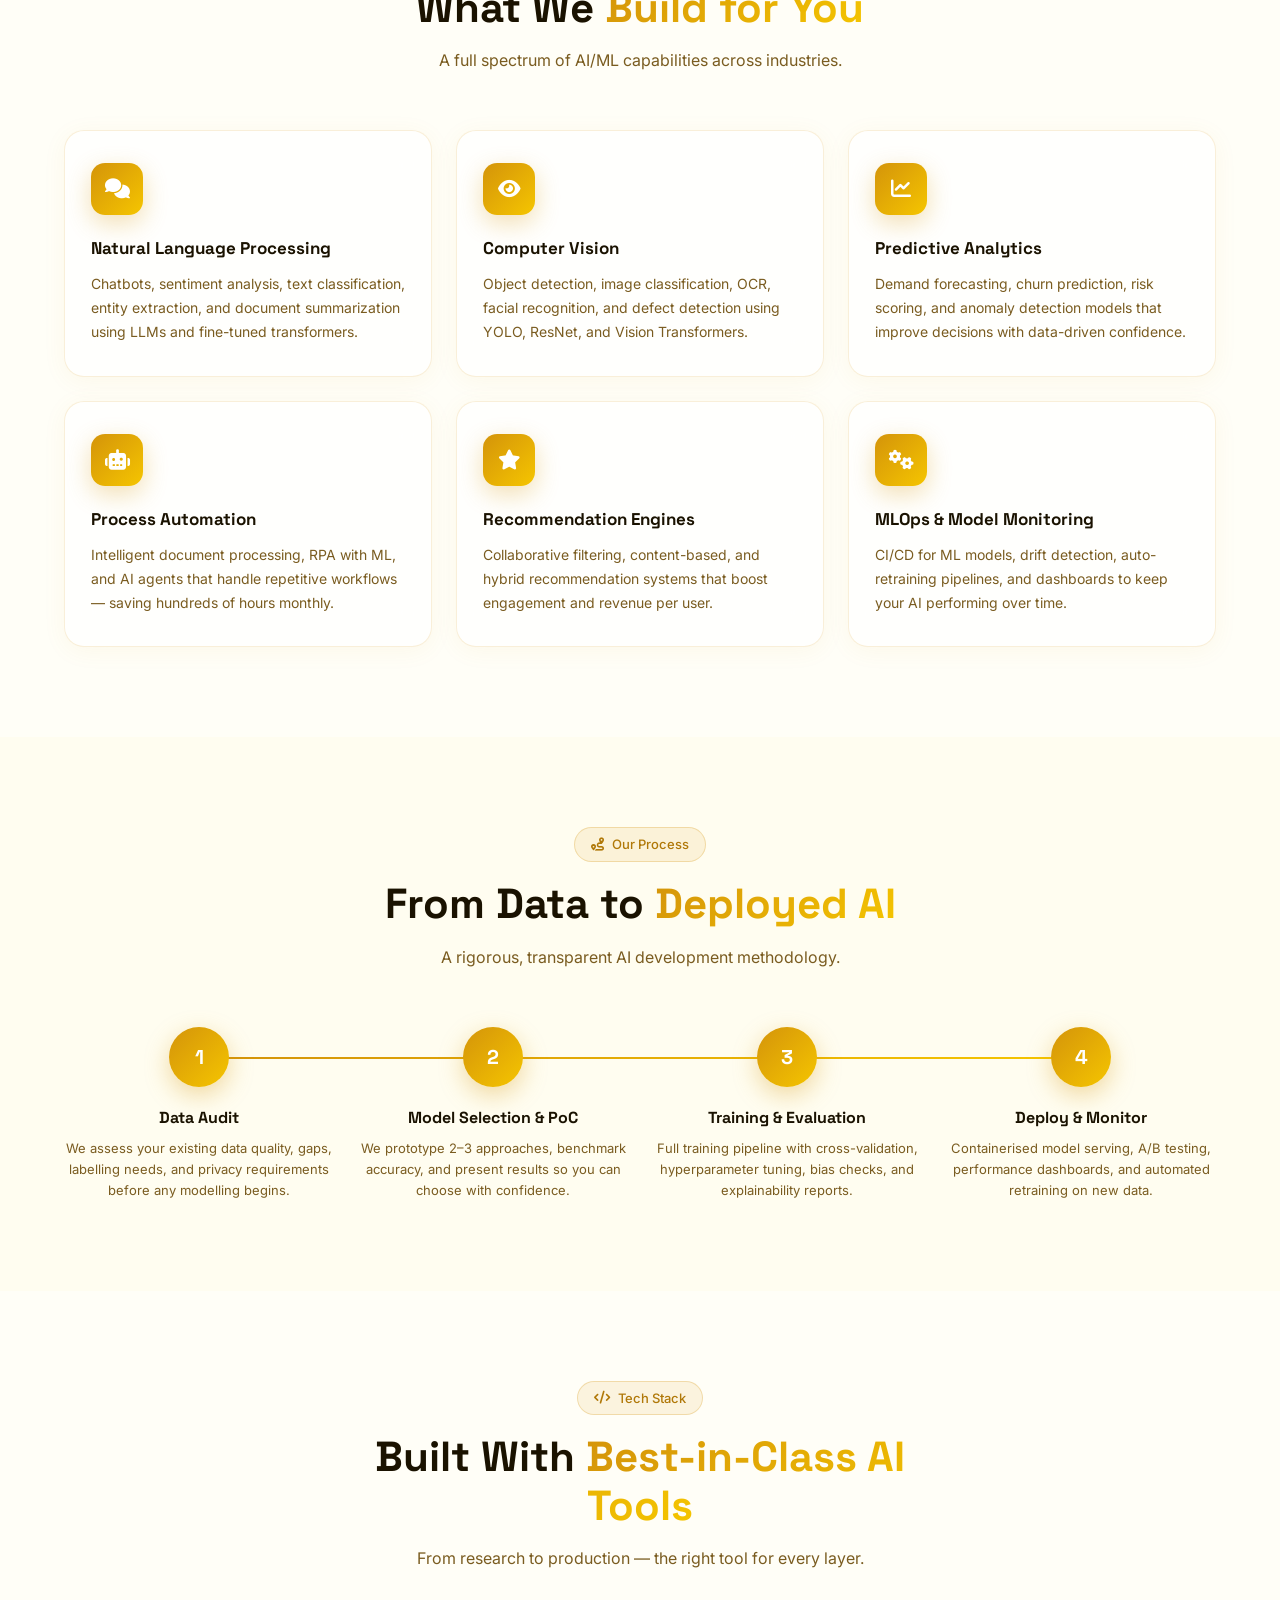
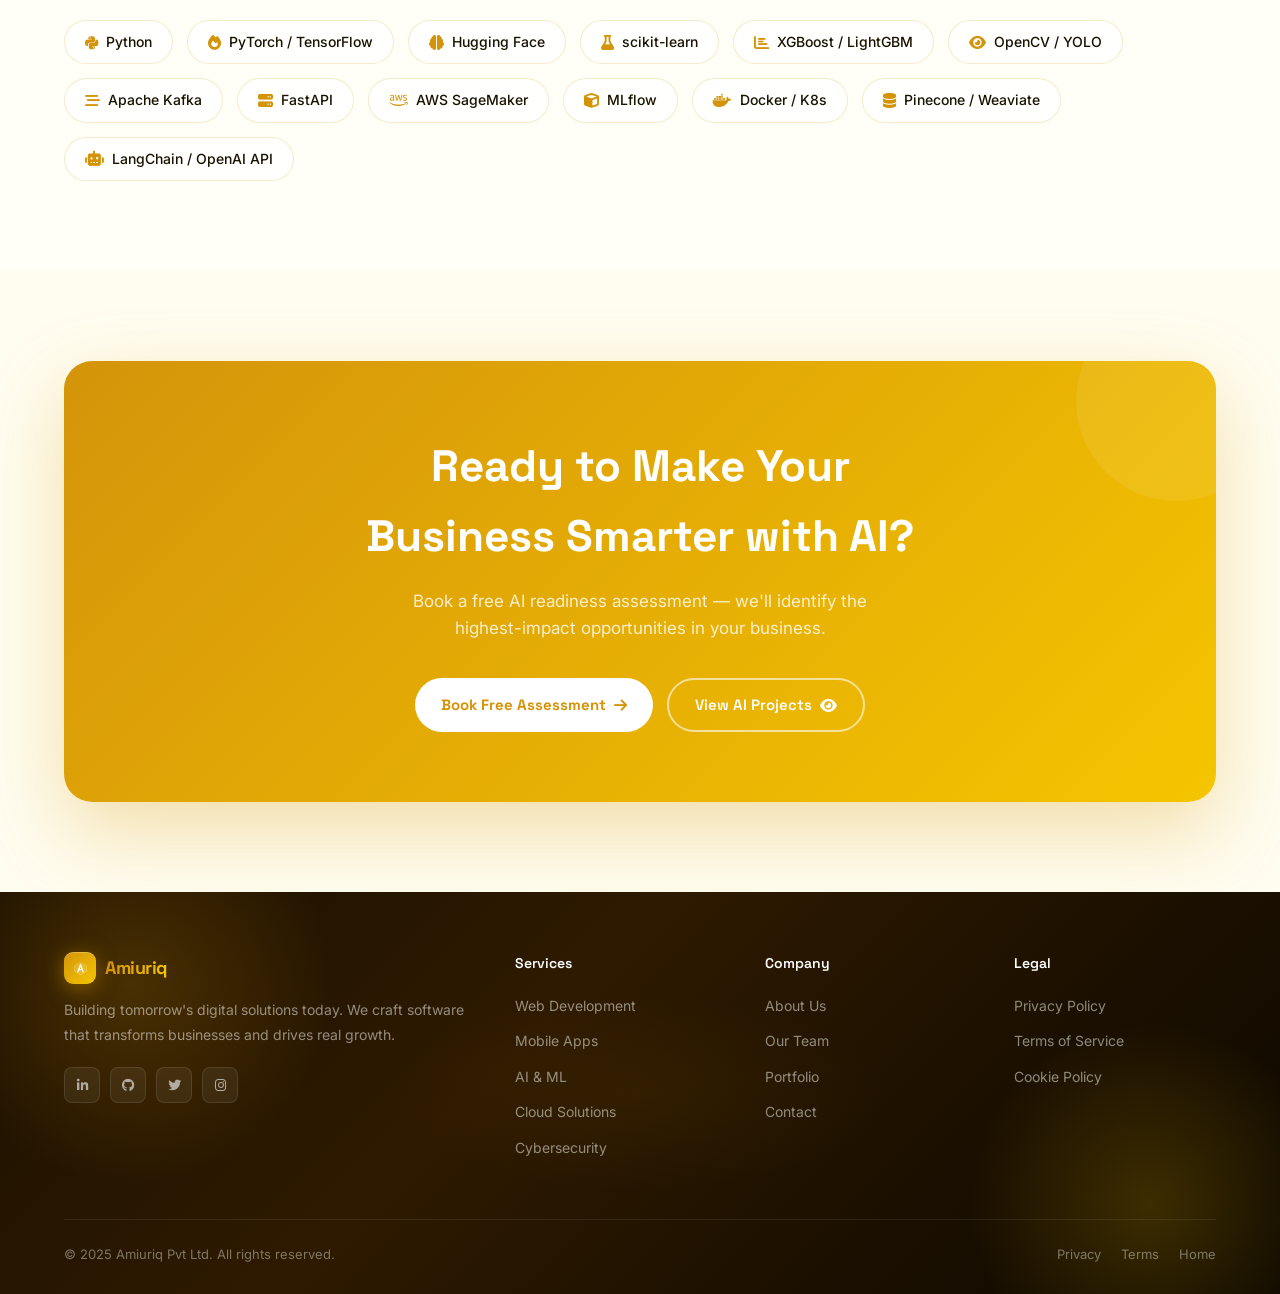
==== commit f851e3c8: "Increase service card image opacity and add animated amber gradient footer across all pages" ====
--- a/ai-machine-learning.html
+++ b/ai-machine-learning.html
@@ -91,7 +91,14 @@
 .cta-acts{display:flex;gap:14px;justify-content:center;flex-wrap:wrap;position:relative;z-index:1}
 .btn-white{background:#fff;color:var(--p);font-weight:700}.btn-white:hover{transform:translateY(-2px);box-shadow:0 12px 40px rgba(0,0,0,.2)}
 .btn-outline-white{background:transparent;color:#fff;border:2px solid rgba(255,255,255,.6)}.btn-outline-white:hover{background:rgba(255,255,255,.1);transform:translateY(-2px)}
-footer{background:rgba(20,14,0,.96);color:rgba(255,255,255,.7);padding:60px 0 30px}
+footer{background:linear-gradient(135deg,#1c1000 0%,#2e1a00 40%,#1c1000 70%,#0e0800 100%);padding:60px 0 30px;position:relative;overflow:hidden;border-top:none}
+footer .ft-orb1{position:absolute;top:-120px;left:-80px;width:420px;height:420px;background:radial-gradient(circle,rgba(212,148,10,.22) 0%,transparent 68%);border-radius:50%;animation:ftFloat1 9s ease-in-out infinite alternate;pointer-events:none;z-index:0}
+footer .ft-orb2{position:absolute;bottom:-100px;right:-60px;width:380px;height:380px;background:radial-gradient(circle,rgba(245,197,0,.18) 0%,transparent 68%);border-radius:50%;animation:ftFloat2 11s ease-in-out infinite alternate;pointer-events:none;z-index:0}
+footer .ft-orb3{position:absolute;top:50%;left:50%;transform:translate(-50%,-50%);width:500px;height:200px;background:radial-gradient(ellipse,rgba(212,148,10,.06) 0%,transparent 70%);border-radius:50%;animation:ftFloat3 14s ease-in-out infinite alternate;pointer-events:none;z-index:0}
+@keyframes ftFloat1{0%{transform:translate(0,0) scale(1)}100%{transform:translate(60px,80px) scale(1.25)}}
+@keyframes ftFloat2{0%{transform:translate(0,0) scale(1)}100%{transform:translate(-50px,-60px) scale(1.2)}}
+@keyframes ftFloat3{0%{transform:translate(-50%,-50%) scale(1)}100%{transform:translate(-50%,-50%) scale(1.4)}}
+footer .container{position:relative;z-index:1}
 .fgrid{display:grid;grid-template-columns:2fr 1fr 1fr 1fr;gap:48px;margin-bottom:48px}
 .fbrand p{font-size:14px;line-height:1.75;margin-top:14px;color:rgba(255,255,255,.5)}
 .logo-ft{display:flex;align-items:center;gap:9px;text-decoration:none}
@@ -302,6 +309,9 @@
 </section>
 
 <footer>
+  <div class="ft-orb1"></div>
+  <div class="ft-orb2"></div>
+  <div class="ft-orb3"></div>
   <div class="container">
     <div class="fgrid">
       <div class="fbrand"><a href="index.html" class="logo-ft"><div class="logo-icon" style="width:32px;height:32px;border-radius:9px"><svg width="15" height="15" viewBox="0 0 20 20" fill="none"><path d="M10 1.5L2 6.5v7L10 18.5l8-5v-7L10 1.5z" fill="rgba(255,255,255,0.13)" stroke="rgba(255,255,255,0.3)" stroke-width="0.8"/><path d="M6.5 14.5L10 5l3.5 9.5M8.2 11.5h3.6" stroke="#fff" stroke-width="1.8" stroke-linecap="round" stroke-linejoin="round"/></svg></div><div class="logo-text"><span class="logo-word" style="font-size:18px">Amiuriq</span></div></a><p>Building tomorrow's digital solutions today. We craft software that transforms businesses and drives real growth.</p><div class="fsocs"><a href="coming-soon.html" class="socbtn"><i class="fab fa-linkedin-in"></i></a><a href="coming-soon.html" class="socbtn"><i class="fab fa-github"></i></a><a href="coming-soon.html" class="socbtn"><i class="fab fa-twitter"></i></a><a href="coming-soon.html" class="socbtn"><i class="fab fa-instagram"></i></a></div></div>
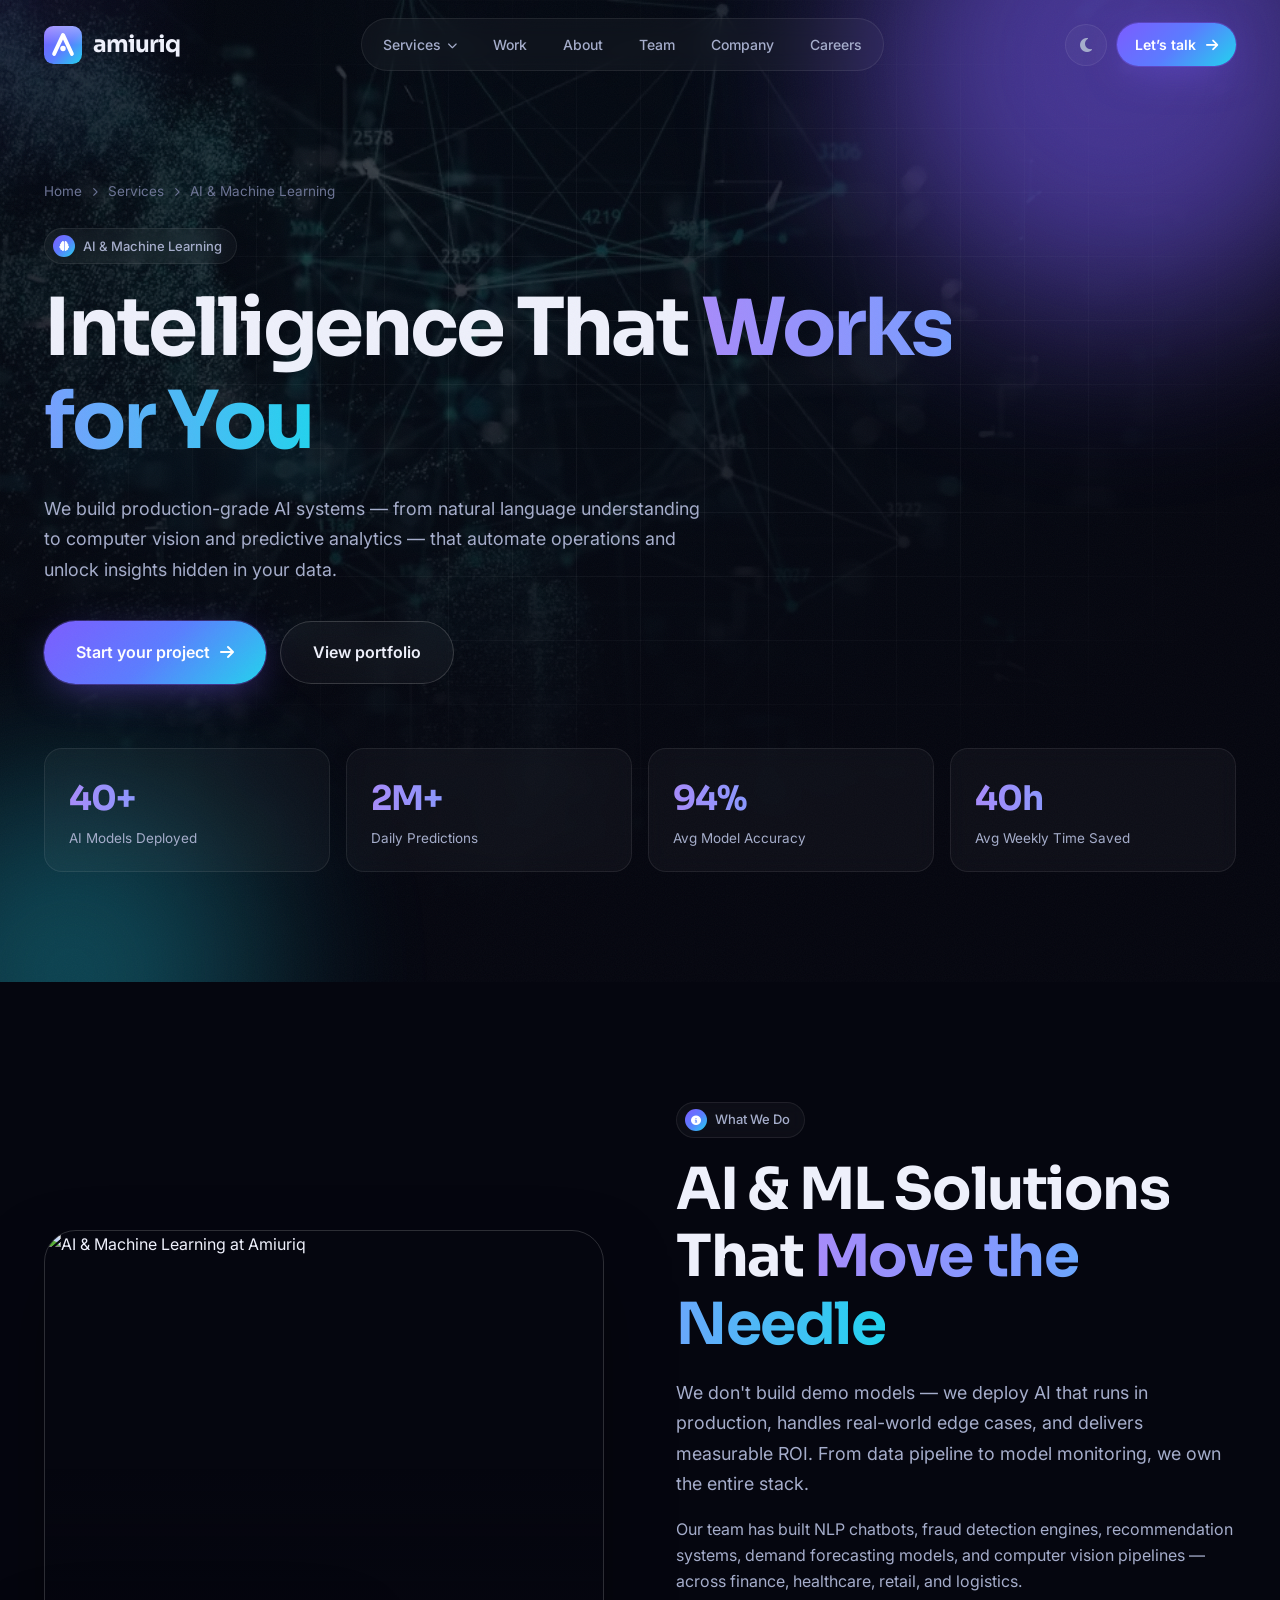
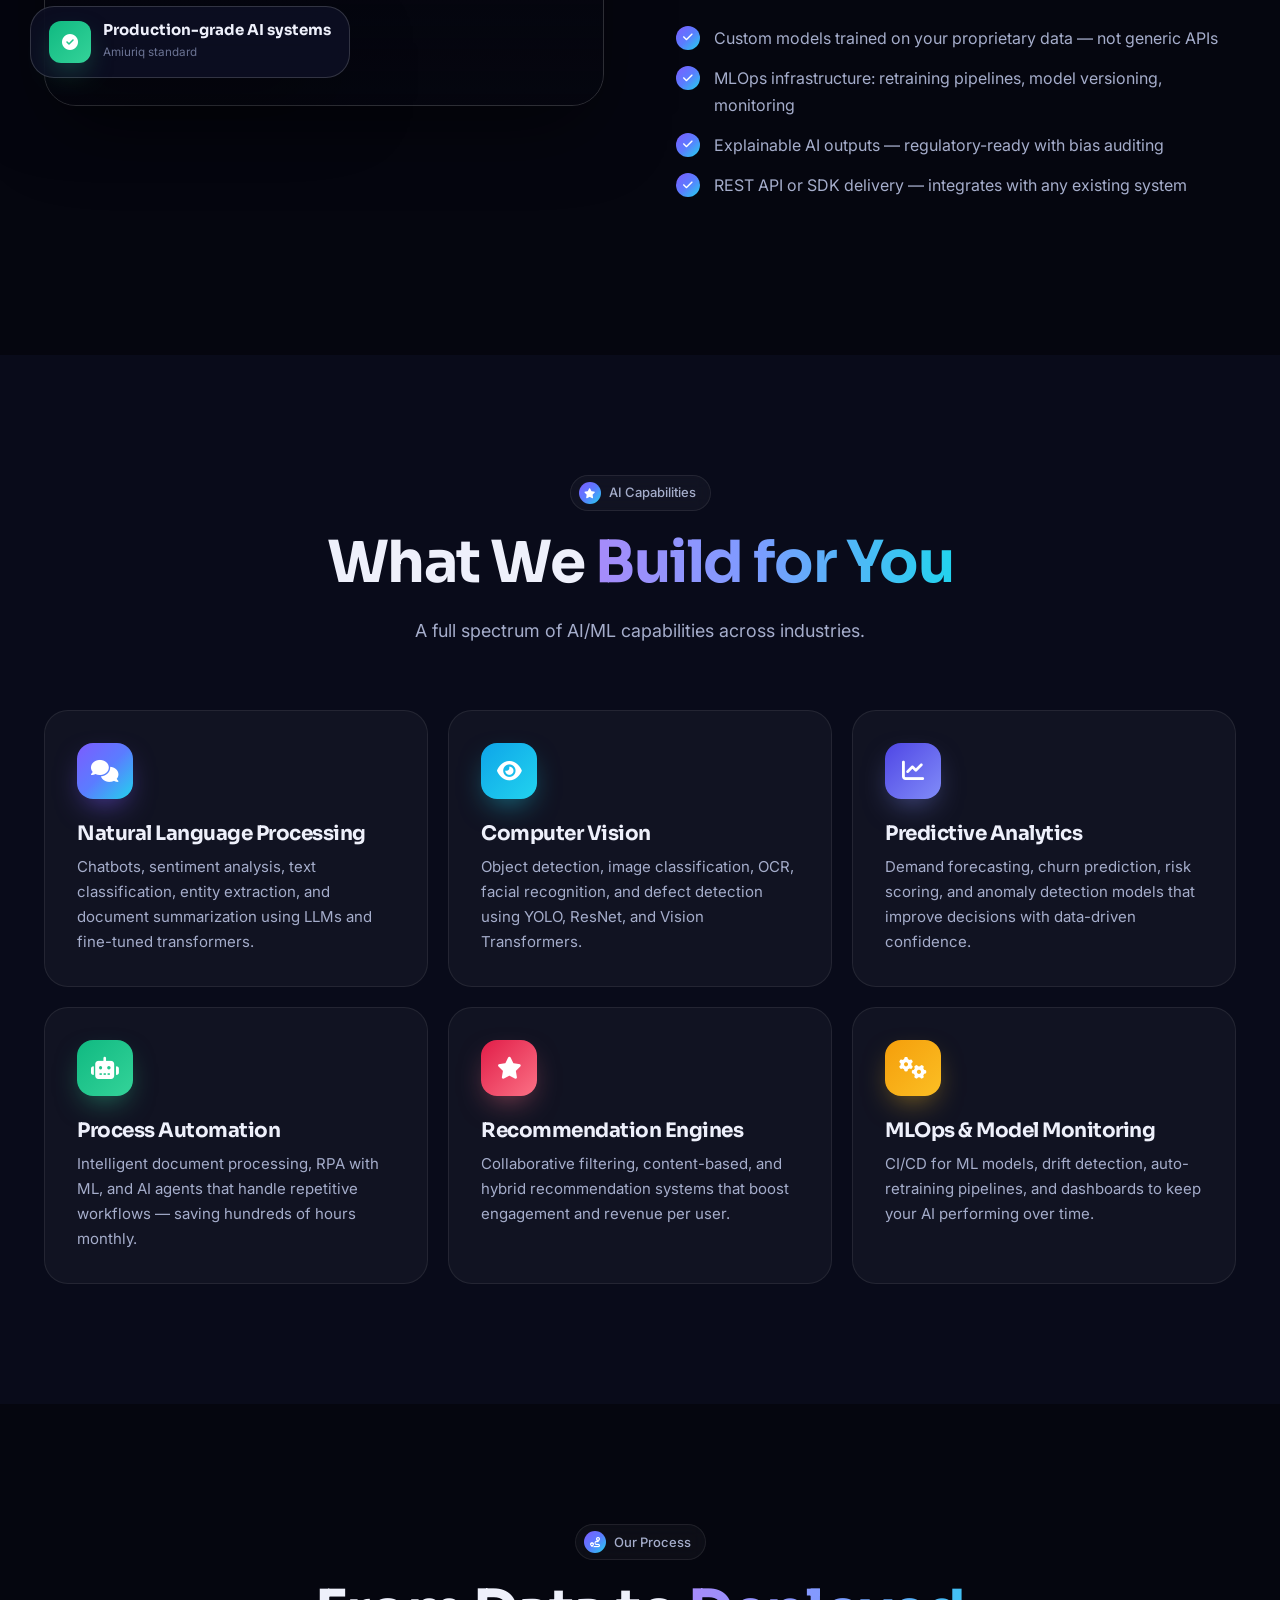
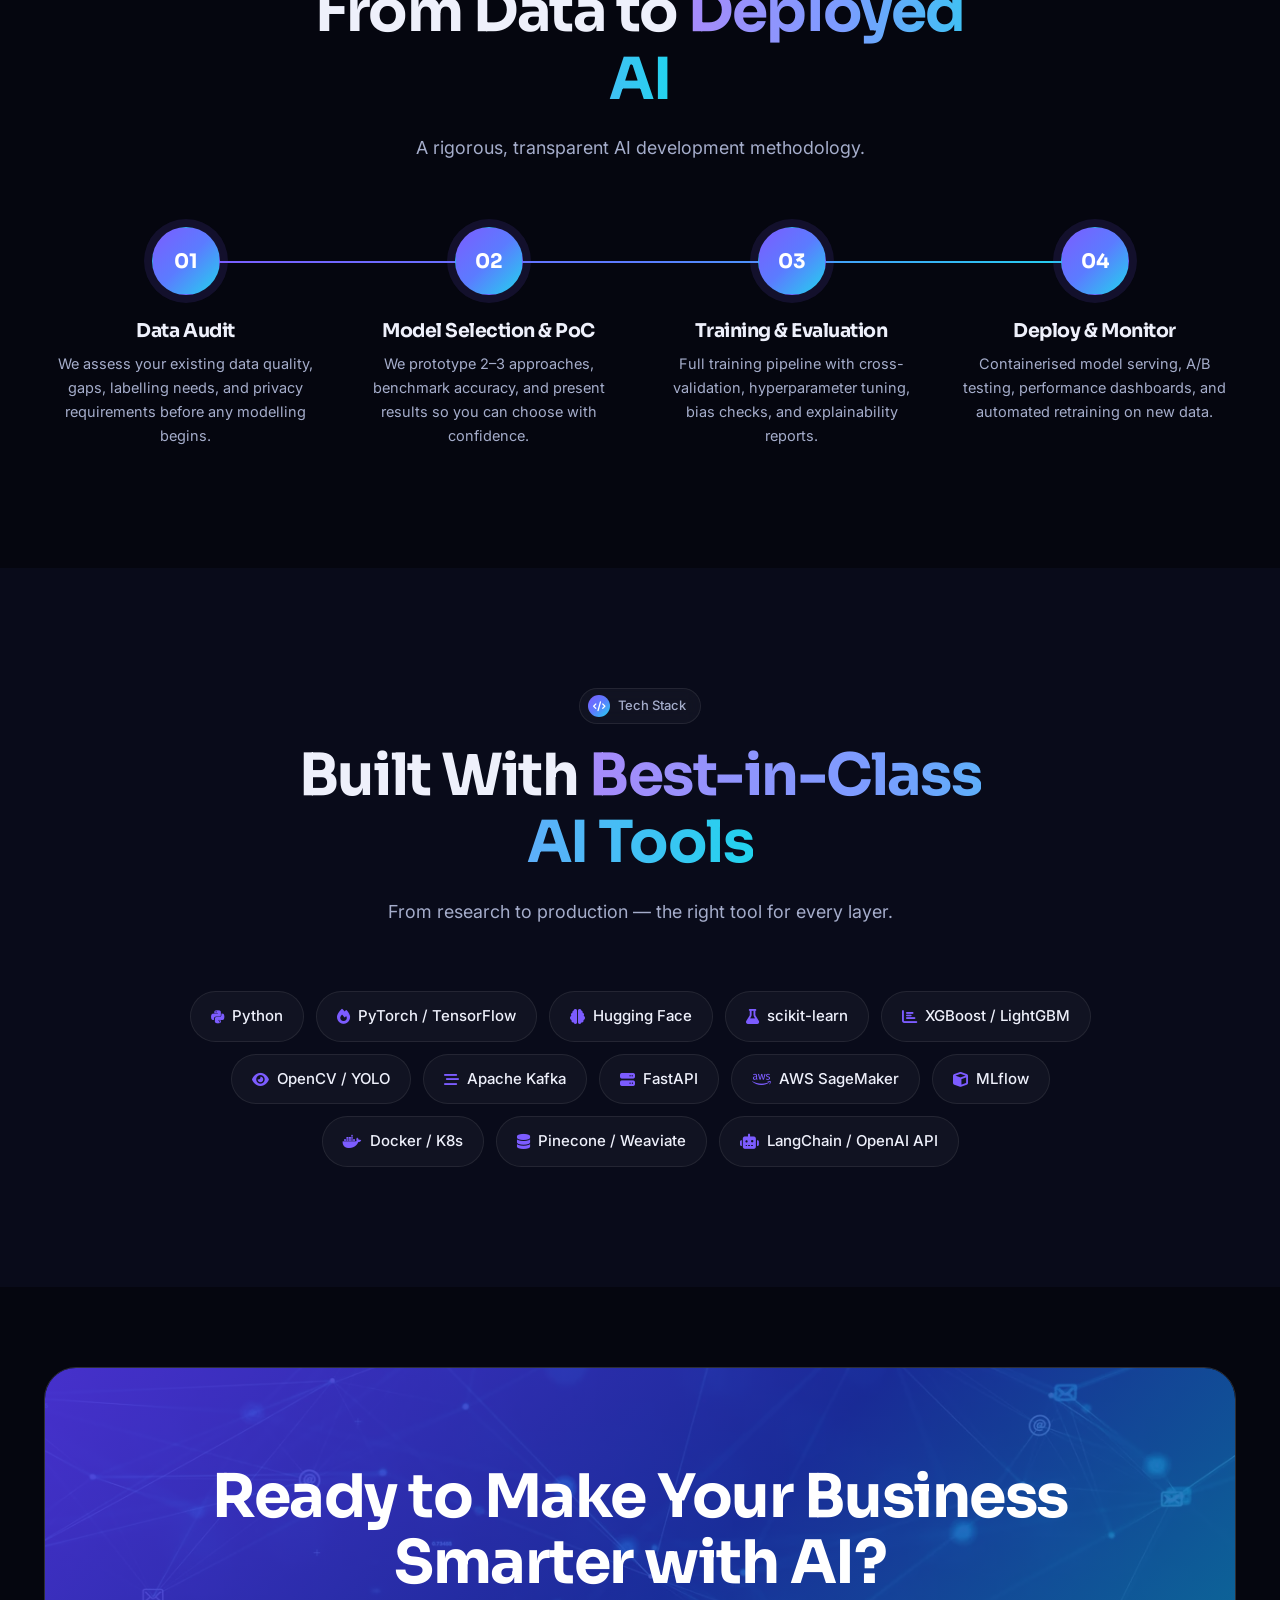
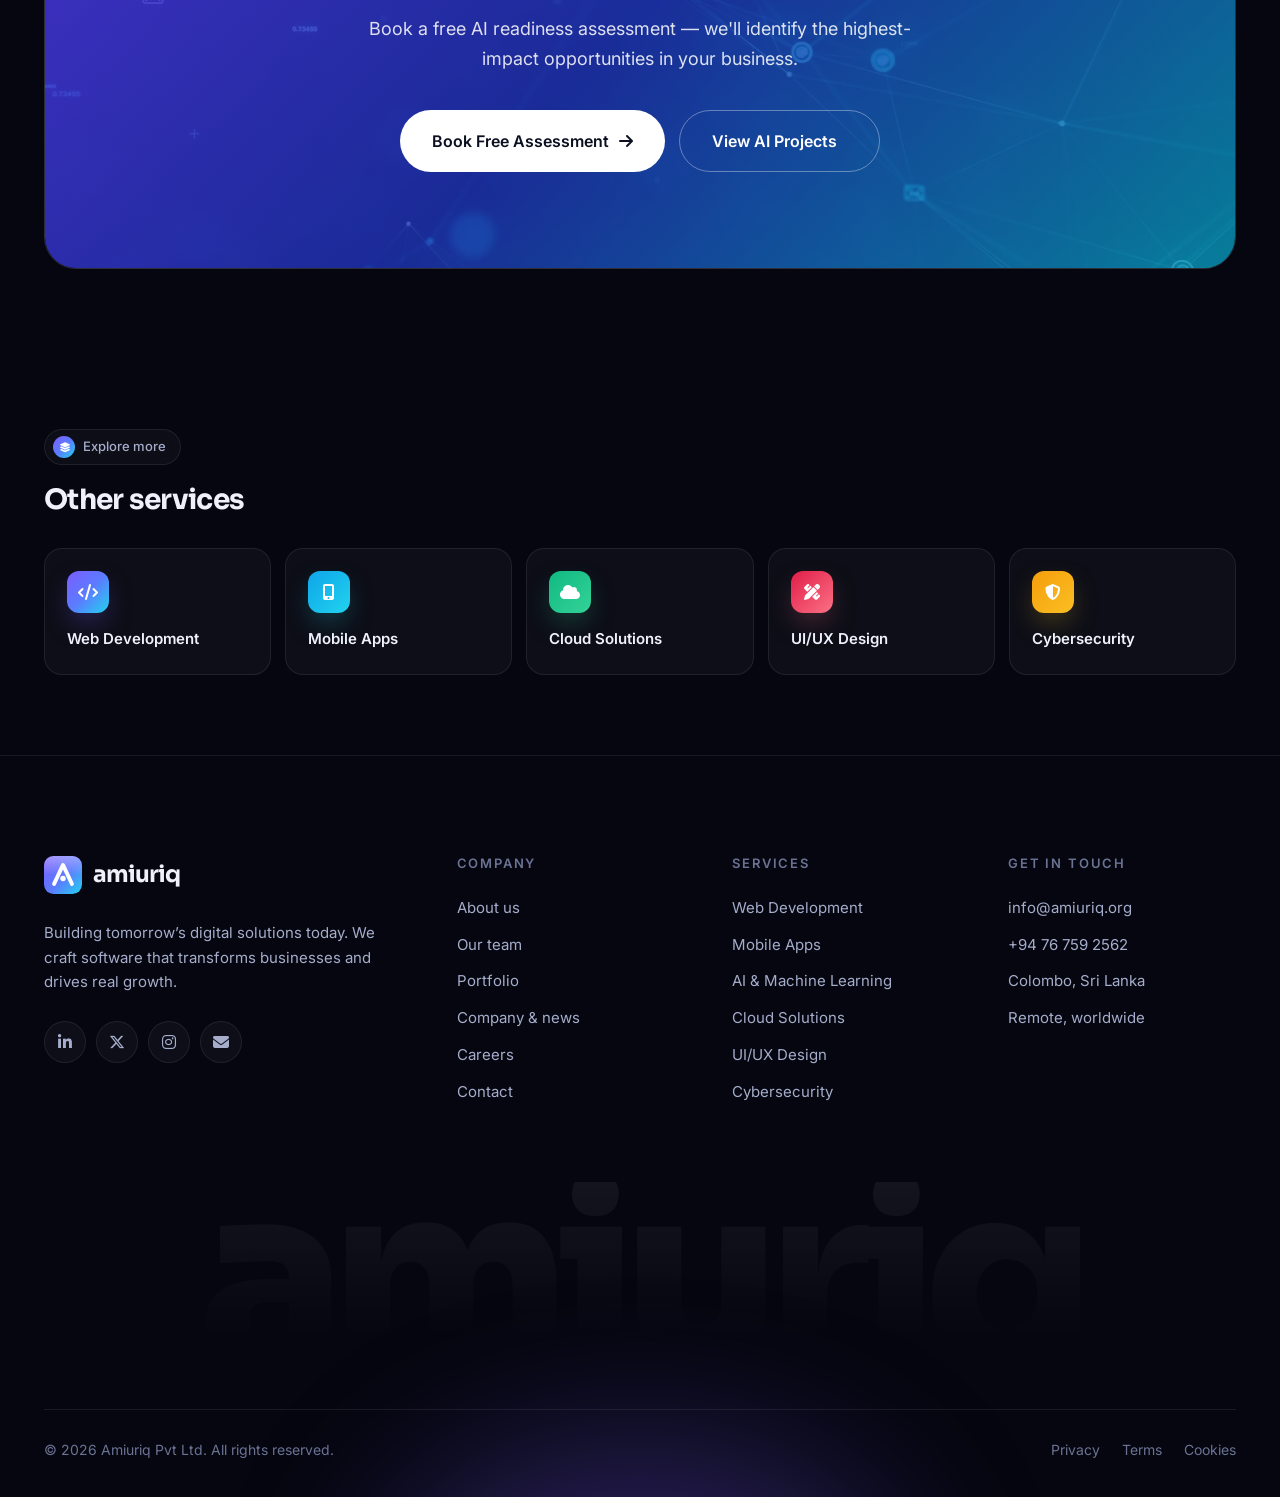
==== commit dc9e6c68: "Redesign website with new brand, design system and motion - New logo, favicon, social share image an" ====
--- a/ai-machine-learning.html
+++ b/ai-machine-learning.html
@@ -1,334 +1,192 @@
-<!DOCTYPE html>
-<html lang="en">
+<!doctype html>
+<html lang="en" class="no-js" data-theme="dark">
 <head>
-<meta charset="UTF-8">
-<meta name="viewport" content="width=device-width, initial-scale=1.0">
-<title>AI & Machine Learning | Amiuriq Pvt Ltd</title>
-<meta name="description" content="Intelligent AI & ML solutions — automation, NLP, computer vision, and predictive analytics — Amiuriq Pvt Ltd">
-<link href="https://fonts.googleapis.com/css2?family=Space+Grotesk:wght@300;400;500;600;700;800&family=Inter:wght@300;400;500;600&family=Bebas+Neue&display=swap" rel="stylesheet">
+<meta charset="utf-8">
+<meta name="viewport" content="width=device-width, initial-scale=1">
+<title>AI &amp; Machine Learning — Amiuriq Pvt Ltd</title>
+<meta name="description" content="Intelligent AI &amp; ML solutions — automation, NLP, computer vision, and predictive analytics — Amiuriq Pvt Ltd">
+<link rel="canonical" href="https://www.amiuriq.org/ai-machine-learning.html">
+<meta name="theme-color" content="#05060f">
+<meta property="og:type" content="website">
+<meta property="og:site_name" content="Amiuriq">
+<meta property="og:title" content="AI &amp; Machine Learning — Amiuriq Pvt Ltd">
+<meta property="og:description" content="Intelligent AI &amp; ML solutions — automation, NLP, computer vision, and predictive analytics — Amiuriq Pvt Ltd">
+<meta property="og:url" content="https://www.amiuriq.org/ai-machine-learning.html">
+<meta property="og:image" content="https://www.amiuriq.org/assets/img/brand/og-image.jpg">
+<meta name="twitter:card" content="summary_large_image">
+<meta name="twitter:title" content="AI &amp; Machine Learning — Amiuriq Pvt Ltd">
+<meta name="twitter:description" content="Intelligent AI &amp; ML solutions — automation, NLP, computer vision, and predictive analytics — Amiuriq Pvt Ltd">
+<meta name="twitter:image" content="https://www.amiuriq.org/assets/img/brand/og-image.jpg">
+<link rel="icon" type="image/svg+xml" href="favicon.svg">
+<link rel="icon" type="image/png" sizes="64x64" href="favicon.png">
+<link rel="apple-touch-icon" href="assets/img/brand/apple-touch-icon.png">
+<script>try{var t=localStorage.getItem('amiuriq-theme');if(t)document.documentElement.setAttribute('data-theme',t)}catch(e){}</script>
+<link rel="preconnect" href="https://fonts.googleapis.com">
+<link rel="preconnect" href="https://fonts.gstatic.com" crossorigin>
+<link href="https://fonts.googleapis.com/css2?family=Inter:wght@400;500;600;700&family=JetBrains+Mono:wght@400;500&family=Sora:wght@500;600;700;800&display=swap" rel="stylesheet">
 <link rel="stylesheet" href="https://cdnjs.cloudflare.com/ajax/libs/font-awesome/6.5.0/css/all.min.css">
-<style>
-*,*::before,*::after{margin:0;padding:0;box-sizing:border-box}
-:root{--p:#D4940A;--p2:#B07808;--s:#F5C500;--g1:linear-gradient(135deg,#D4940A,#F5C500);--txt:#1a1200;--muted:#7a5c20;--cbr:rgba(212,148,10,.15)}
-html{scroll-behavior:smooth}
-body{font-family:'Inter',sans-serif;background:radial-gradient(ellipse at 15% 10%,rgba(255,210,50,.28) 0%,transparent 50%),radial-gradient(ellipse at 85% 8%,rgba(255,220,60,.22) 0%,transparent 48%),radial-gradient(ellipse at 50% 92%,rgba(255,200,50,.18) 0%,transparent 52%),#fffdf0;background-attachment:fixed;color:var(--txt);overflow-x:hidden;line-height:1.6}
-::-webkit-scrollbar{width:5px}::-webkit-scrollbar-track{background:#fff8d0}::-webkit-scrollbar-thumb{background:var(--p);border-radius:3px}
-h1,h2,h3,h4{font-family:'Space Grotesk',sans-serif;font-weight:700}
-.gt{background:var(--g1);-webkit-background-clip:text;-webkit-text-fill-color:transparent;background-clip:text}
-.container{max-width:1200px;margin:0 auto;padding:0 24px}
-.btn{display:inline-flex;align-items:center;gap:8px;padding:13px 26px;border-radius:50px;font-size:15px;font-weight:600;font-family:'Space Grotesk',sans-serif;cursor:pointer;border:none;text-decoration:none;transition:all .3s}
-.btn-p{background:var(--g1);color:#fff;box-shadow:0 4px 30px rgba(212,148,10,.35)}.btn-p:hover{transform:translateY(-2px)}
-.gc{background:rgba(255,255,255,.75);border:1px solid rgba(212,148,10,.15);border-radius:20px;backdrop-filter:blur(20px);box-shadow:0 4px 24px rgba(212,148,10,.06);transition:all .3s}
-.gc:hover{border-color:rgba(212,148,10,.3);transform:translateY(-6px);box-shadow:0 20px 60px rgba(212,148,10,.12)}
-.slabel{display:inline-flex;align-items:center;gap:8px;background:rgba(212,148,10,.1);border:1px solid rgba(212,148,10,.25);border-radius:50px;padding:6px 16px;font-size:13px;font-weight:500;color:var(--p2);margin-bottom:18px}
-#nav{position:fixed;top:0;width:100%;z-index:1000;padding:20px 0;transition:all .3s}
-#nav.scrolled{background:rgba(255,253,240,.92);backdrop-filter:blur(20px);border-bottom:1px solid rgba(212,148,10,.15);padding:14px 0}
-.nc{max-width:1200px;margin:0 auto;padding:0 24px;display:flex;align-items:center;justify-content:space-between}
-.logo{font-family:'Space Grotesk',sans-serif;font-size:28px;font-weight:800;text-decoration:none;background:var(--g1);-webkit-background-clip:text;-webkit-text-fill-color:transparent;background-clip:text;letter-spacing:-.5px;transition:transform .3s}
-.logo:hover{transform:scale(1.06)}
-.nlinks{display:flex;align-items:center;gap:28px;list-style:none}
-.nlinks a{text-decoration:none;color:var(--muted);font-size:14px;font-weight:500;transition:color .3s}
-.nlinks a:hover{color:var(--txt)}
-.logo{display:flex;align-items:center;gap:11px;text-decoration:none;transition:transform .3s;line-height:1}
-.logo:hover{transform:scale(1.04)}
-.logo:hover .logo-icon{box-shadow:0 8px 32px rgba(212,148,10,.8);transform:rotate(-4deg) scale(1.1)}
-.logo-icon{width:42px;height:42px;background:linear-gradient(135deg,#D4940A 0%,#F5C500 100%);border-radius:12px;display:flex;align-items:center;justify-content:center;flex-shrink:0;box-shadow:0 4px 20px rgba(212,148,10,.5),inset 0 1px 0 rgba(255,255,255,.25);transition:all .35s cubic-bezier(.4,0,.2,1);position:relative;overflow:hidden}
-.logo-icon::after{content:'';position:absolute;top:0;left:-100%;width:55%;height:100%;background:linear-gradient(90deg,transparent,rgba(255,255,255,.32),transparent);animation:logoShimmer 3s ease-in-out infinite}
-@keyframes logoShimmer{0%{left:-100%}60%,100%{left:160%}}
-.logo-text{display:flex;flex-direction:column;line-height:1}
-.logo-word{font-family:'Space Grotesk',sans-serif;font-size:22px;font-weight:800;background:linear-gradient(90deg,#D4940A,#F5C500);-webkit-background-clip:text;background-clip:text;-webkit-text-fill-color:transparent;letter-spacing:-0.5px;line-height:1.1}
-.hbg{display:none;flex-direction:column;gap:5px;cursor:pointer;padding:4px}
-.hbg span{width:25px;height:2px;background:var(--txt);border-radius:2px}
-.mnav{display:none;position:fixed;inset:0;background:rgba(255,253,240,.97);backdrop-filter:blur(20px);z-index:999;flex-direction:column;align-items:center;justify-content:center;gap:30px}
-.mnav.open{display:flex}
-.mnav a{color:#1a1a2e;text-decoration:none;font-size:22px;font-weight:600;font-family:'Space Grotesk',sans-serif}
-.mnav-x{position:absolute;top:24px;right:24px;background:none;border:none;color:#1a1a2e;font-size:26px;cursor:pointer}
-.svc-hero{min-height:80vh;display:flex;align-items:center;padding:130px 0 80px;position:relative;overflow:hidden}
-.svc-hero-img{position:absolute;inset:0;z-index:0}
-.svc-hero-img img{width:100%;height:100%;object-fit:cover}
-.svc-hero-img::after{content:'';position:absolute;inset:0;background:linear-gradient(135deg,rgba(20,10,30,.88) 0%,rgba(60,20,80,.65) 50%,rgba(20,10,30,.5) 100%)}
-.svc-hero .container{position:relative;z-index:2}
-.svc-badge{display:inline-flex;align-items:center;gap:8px;background:rgba(212,148,10,.2);border:1px solid rgba(212,148,10,.4);border-radius:50px;padding:7px 18px;font-size:13px;font-weight:500;color:#fff0a0;margin-bottom:22px;backdrop-filter:blur(10px)}
-.svc-title{font-size:clamp(40px,6vw,70px);line-height:1.05;letter-spacing:-2px;margin-bottom:22px;color:#fff}
-.svc-desc{font-size:17px;color:rgba(255,255,255,.75);line-height:1.8;margin-bottom:36px;max-width:560px}
-.svc-hero-acts{display:flex;gap:14px;flex-wrap:wrap}
-.svc-hero-stats{display:flex;gap:40px;margin-top:56px;padding-top:36px;border-top:1px solid rgba(255,255,255,.12)}
-.svc-sn{font-family:'Space Grotesk',sans-serif;font-size:34px;font-weight:800;color:#F5C500;line-height:1}
-.svc-sl{font-size:13px;color:rgba(255,255,255,.55);margin-top:4px}
-.overview{padding:90px 0}
-.ovgrid{display:grid;grid-template-columns:1fr 1fr;gap:64px;align-items:center}
-.ov-img{border-radius:24px;overflow:hidden;box-shadow:0 30px 80px rgba(212,148,10,.2);position:relative}
-.ov-img img{width:100%;height:400px;object-fit:cover;display:block}
-.ov-img-badge{position:absolute;bottom:20px;left:20px;background:rgba(10,10,32,.9);color:#e8e8f0;padding:12px 18px;border-radius:12px;font-size:13px;font-weight:600;border:1px solid rgba(212,148,10,.3);backdrop-filter:blur(10px)}
-.ov-txt h2{font-size:clamp(28px,4vw,42px);line-height:1.15;margin-bottom:18px}
-.ov-txt p{color:var(--muted);line-height:1.8;margin-bottom:14px}
-.ov-checks{margin-top:28px;display:flex;flex-direction:column;gap:12px}
-.ovc{display:flex;align-items:flex-start;gap:12px;font-size:15px}
-.ovc-icon{width:24px;height:24px;border-radius:6px;background:rgba(212,148,10,.12);color:var(--p);display:flex;align-items:center;justify-content:center;font-size:11px;flex-shrink:0;margin-top:1px}
-.features{padding:90px 0;background:rgba(255,255,255,.5)}
-.feat-grid{display:grid;grid-template-columns:repeat(3,1fr);gap:24px;margin-top:56px}
-.feat-card{padding:32px 26px}
-.feat-icon{width:52px;height:52px;border-radius:14px;background:var(--g1);display:flex;align-items:center;justify-content:center;font-size:20px;color:#fff;margin-bottom:20px;box-shadow:0 8px 24px rgba(212,148,10,.3)}
-.feat-card h3{font-size:17px;margin-bottom:10px}
-.feat-card p{font-size:14px;color:var(--muted);line-height:1.7}
-.process{padding:90px 0}
-.proc-grid{display:grid;grid-template-columns:repeat(4,1fr);gap:24px;margin-top:56px;position:relative}
-.proc-grid::before{content:'';position:absolute;top:30px;left:calc(12.5% + 12px);right:calc(12.5% + 12px);height:2px;background:linear-gradient(90deg,var(--p),var(--s));z-index:0;border-radius:2px}
-.proc-step{text-align:center;position:relative;z-index:1}
-.proc-num{width:60px;height:60px;border-radius:50%;background:var(--g1);color:#fff;display:flex;align-items:center;justify-content:center;font-size:20px;font-weight:700;font-family:'Space Grotesk',sans-serif;margin:0 auto 18px;box-shadow:0 8px 24px rgba(212,148,10,.35)}
-.proc-step h3{font-size:16px;margin-bottom:8px}
-.proc-step p{font-size:13px;color:var(--muted);line-height:1.6}
-.tech{padding:90px 0;background:rgba(255,255,255,.5)}
-.tech-grid{display:flex;flex-wrap:wrap;gap:14px;margin-top:48px}
-.tech-tag{padding:10px 20px;border-radius:50px;background:rgba(255,255,255,.8);border:1px solid rgba(212,148,10,.2);font-size:14px;font-weight:500;color:var(--txt);transition:all .3s;display:flex;align-items:center;gap:8px}
-.tech-tag:hover{background:rgba(212,148,10,.08);border-color:var(--p);transform:translateY(-2px)}
-.tech-tag i{color:var(--p);font-size:15px}
-.svc-cta{padding:90px 0}
-.cta-box{background:var(--g1);border-radius:28px;padding:70px;text-align:center;position:relative;overflow:hidden;box-shadow:0 30px 80px rgba(212,148,10,.3)}
-.cta-box::before{content:'';position:absolute;top:-60px;right:-60px;width:200px;height:200px;border-radius:50%;background:rgba(255,255,255,.08)}
-.cta-box h2{font-size:clamp(28px,4vw,44px);color:#fff;margin-bottom:16px;position:relative;z-index:1}
-.cta-box p{color:rgba(255,255,255,.8);font-size:17px;margin-bottom:36px;position:relative;z-index:1;max-width:500px;margin-left:auto;margin-right:auto}
-.cta-acts{display:flex;gap:14px;justify-content:center;flex-wrap:wrap;position:relative;z-index:1}
-.btn-white{background:#fff;color:var(--p);font-weight:700}.btn-white:hover{transform:translateY(-2px);box-shadow:0 12px 40px rgba(0,0,0,.2)}
-.btn-outline-white{background:transparent;color:#fff;border:2px solid rgba(255,255,255,.6)}.btn-outline-white:hover{background:rgba(255,255,255,.1);transform:translateY(-2px)}
-footer{background:linear-gradient(135deg,#1c1000 0%,#2e1a00 40%,#1c1000 70%,#0e0800 100%);padding:60px 0 30px;position:relative;overflow:hidden;border-top:none}
-footer .ft-orb1{position:absolute;top:-120px;left:-80px;width:420px;height:420px;background:radial-gradient(circle,rgba(212,148,10,.22) 0%,transparent 68%);border-radius:50%;animation:ftFloat1 9s ease-in-out infinite alternate;pointer-events:none;z-index:0}
-footer .ft-orb2{position:absolute;bottom:-100px;right:-60px;width:380px;height:380px;background:radial-gradient(circle,rgba(245,197,0,.18) 0%,transparent 68%);border-radius:50%;animation:ftFloat2 11s ease-in-out infinite alternate;pointer-events:none;z-index:0}
-footer .ft-orb3{position:absolute;top:50%;left:50%;transform:translate(-50%,-50%);width:500px;height:200px;background:radial-gradient(ellipse,rgba(212,148,10,.06) 0%,transparent 70%);border-radius:50%;animation:ftFloat3 14s ease-in-out infinite alternate;pointer-events:none;z-index:0}
-@keyframes ftFloat1{0%{transform:translate(0,0) scale(1)}100%{transform:translate(60px,80px) scale(1.25)}}
-@keyframes ftFloat2{0%{transform:translate(0,0) scale(1)}100%{transform:translate(-50px,-60px) scale(1.2)}}
-@keyframes ftFloat3{0%{transform:translate(-50%,-50%) scale(1)}100%{transform:translate(-50%,-50%) scale(1.4)}}
-footer .container{position:relative;z-index:1}
-.fgrid{display:grid;grid-template-columns:2fr 1fr 1fr 1fr;gap:48px;margin-bottom:48px}
-.fbrand p{font-size:14px;line-height:1.75;margin-top:14px;color:rgba(255,255,255,.5)}
-.logo-ft{display:flex;align-items:center;gap:9px;text-decoration:none}
-.fsocs{display:flex;gap:10px;margin-top:20px}
-.socbtn{width:36px;height:36px;border-radius:8px;background:rgba(255,255,255,.06);border:1px solid rgba(255,255,255,.1);display:flex;align-items:center;justify-content:center;color:rgba(255,255,255,.6);font-size:13px;text-decoration:none;transition:all .3s}
-.socbtn:hover{background:rgba(212,148,10,.2);border-color:var(--p);color:#fff}
-.fcol h4{font-size:14px;font-weight:600;color:#fff;margin-bottom:18px;font-family:'Space Grotesk',sans-serif}
-.fcol ul{list-style:none}.fcol ul li{margin-bottom:10px}.fcol ul a{text-decoration:none;color:rgba(255,255,255,.5);font-size:14px;transition:color .3s}.fcol ul a:hover{color:#fff}
-.fbot{border-top:1px solid rgba(255,255,255,.08);padding-top:24px;display:flex;align-items:center;justify-content:space-between;flex-wrap:wrap;gap:14px;font-size:13px;color:rgba(255,255,255,.4)}
-.fblinks{display:flex;gap:20px}.fblinks a{color:rgba(255,255,255,.4);text-decoration:none;font-size:13px}.fblinks a:hover{color:#fff}
-@media(max-width:768px){.ovgrid,.feat-grid{grid-template-columns:1fr}.proc-grid{grid-template-columns:1fr 1fr}.proc-grid::before{display:none}.fgrid{grid-template-columns:1fr}.svc-hero-stats{flex-wrap:wrap;gap:24px}.hbg{display:flex}.nlinks{display:none}.cta-box{padding:40px 24px}}
-
-/* DARK MODE */
-[data-theme=dark]{--txt:#e2eaf5;--muted:#9ab0cc}
-[data-theme=dark] body{background:radial-gradient(ellipse at 15% 10%,rgba(20,50,140,.35) 0%,transparent 50%),radial-gradient(ellipse at 85% 8%,rgba(10,30,100,.25) 0%,transparent 48%),radial-gradient(ellipse at 50% 92%,rgba(15,40,120,.28) 0%,transparent 52%),#04091a}
-[data-theme=dark] #nav.scrolled{background:rgba(4,9,26,.95);border-bottom-color:rgba(60,120,255,.18)}
-[data-theme=dark] .gc{background:rgba(8,18,50,.85);border-color:rgba(60,120,255,.2)}
-[data-theme=dark] .gc:hover{background:rgba(12,26,68,.95);transform:translateY(-6px)}
-[data-theme=dark] .hbg span{background:#e2eaf5}
-[data-theme=dark] .mnav{background:rgba(4,9,26,.98)}
-[data-theme=dark] .mnav a{color:#e2eaf5}
-[data-theme=dark] .mnav-x{color:#e2eaf5}
-[data-theme=dark] ::-webkit-scrollbar-track{background:#04091a}
-[data-theme=dark] .slabel{background:rgba(60,120,255,.1);border-color:rgba(60,120,255,.25)}
-[data-theme=dark] .btn-s{border-color:rgba(60,120,255,.28);color:#e2eaf5}
-[data-theme=dark] .pfb{border-color:rgba(60,120,255,.25);color:#9ab0cc}
-[data-theme=dark] .pcard{border-color:rgba(60,120,255,.18);background:rgba(8,18,50,.65)}
-[data-theme=dark] .tpill{background:rgba(10,22,60,.92);border-color:rgba(60,120,255,.28);color:#e2eaf5}
-[data-theme=dark] .tpill:hover{background:rgba(60,120,255,.18);color:#fff}
-[data-theme=dark] #services,[data-theme=dark] #portfolio{background:rgba(6,14,42,.5)}
-[data-theme=dark] #tech{background:linear-gradient(180deg,#060e2c 0%,#04091a 100%);border-top:1px solid rgba(60,120,255,.1);border-bottom:1px solid rgba(60,120,255,.1)}
-[data-theme=dark] #testi{background:rgba(6,14,42,.55)}
-[data-theme=dark] .sbtn{background:rgba(8,18,50,.85);border-color:rgba(60,120,255,.28);color:#e2eaf5}
-[data-theme=dark] .acard{background:rgba(8,18,50,.9);border-color:rgba(60,120,255,.18)}
-[data-theme=dark] .sbox{background:rgba(60,120,255,.08);border-color:rgba(60,120,255,.2)}
-[data-theme=dark] input,[data-theme=dark] textarea,[data-theme=dark] select{background:rgba(255,255,255,.04)!important;color:#e2eaf5!important;border-color:rgba(60,120,255,.22)!important}
-[data-theme=dark] input::placeholder,[data-theme=dark] textarea::placeholder{color:rgba(226,234,245,.3)}
-[data-theme=dark] .legal-toc{background:rgba(8,18,50,.9);border-color:rgba(60,120,255,.18)}
-[data-theme=dark] .legal-section p,[data-theme=dark] .legal-section li{color:#afc4dc}
-[data-theme=dark] .legal-highlight{background:rgba(60,120,255,.07);border-color:rgba(60,120,255,.18)}
-[data-theme=dark] .cookie-table td{color:#afc4dc;border-bottom-color:rgba(60,120,255,.1)}
-[data-theme=dark] .cookie-table tr:nth-child(even) td{background:rgba(60,120,255,.05)}
-[data-theme=dark] .hbadge{background:rgba(60,120,255,.12);border-color:rgba(60,120,255,.32)}
-[data-theme=dark] .hstats{border-top-color:rgba(60,120,255,.18)}
-[data-theme=dark] .tag{background:rgba(60,120,255,.1);border-color:rgba(60,120,255,.2);color:#9ab0cc}
-[data-theme=dark] .sdot{background:rgba(60,120,255,.22)}
-[data-theme=dark] .toc-list a:hover{background:rgba(60,120,255,.1)}
-.theme-toggle{background:rgba(60,120,255,.1);border:1px solid rgba(60,120,255,.2);border-radius:50%;width:36px;height:36px;cursor:pointer;display:flex;align-items:center;justify-content:center;color:var(--p);font-size:14px;transition:background .3s,transform .3s;flex-shrink:0}
-.theme-toggle:hover{background:rgba(60,120,255,.22);transform:rotate(20deg)}
-[data-theme=dark] #contact{background:#04091a;position:relative;overflow:hidden}
-[data-theme=dark] #contact::before{content:'';position:absolute;inset:0;background:radial-gradient(ellipse 65% 55% at 15% 25%,rgba(30,80,220,.32) 0%,transparent 65%),radial-gradient(ellipse 55% 65% at 85% 75%,rgba(60,20,200,.22) 0%,transparent 65%),radial-gradient(ellipse 45% 45% at 55% 45%,rgba(10,50,180,.18) 0%,transparent 60%);animation:cGlow 9s ease-in-out infinite alternate;pointer-events:none;z-index:0}
-[data-theme=dark] #contact::after{content:'';position:absolute;width:350px;height:350px;border-radius:50%;background:radial-gradient(circle,rgba(60,120,255,.12) 0%,transparent 70%);top:-80px;right:-60px;animation:cOrb 12s ease-in-out infinite;pointer-events:none;z-index:0}
-[data-theme=dark] #contact .container{position:relative;z-index:1}
-[data-theme=dark] #contact .cinfo h2{color:#e2eaf5}
-[data-theme=dark] #contact .cinfo p{color:#9ab0cc}
-[data-theme=dark] #contact .cival{color:#e2eaf5}
-[data-theme=dark] #contact .cilbl{color:#6a88b0}
-[data-theme=dark] #contact .cic{background:rgba(60,120,255,.12);border-color:rgba(60,120,255,.25);color:#6090ff}
-@keyframes cGlow{0%{opacity:.6;transform:scale(1)}50%{opacity:1;transform:scale(1.04)}100%{opacity:.75;transform:scale(1.02)}}
-@keyframes cOrb{0%{transform:translate(0,0) scale(1)}33%{transform:translate(-40px,30px) scale(1.15)}66%{transform:translate(20px,-20px) scale(.9)}100%{transform:translate(0,0) scale(1)}}
-[data-theme=dark] footer{background:rgba(4,10,32,.97);border-top-color:rgba(60,120,255,.15)}
-[data-theme=dark] .fbot{border-top-color:rgba(60,120,255,.15)}
-[data-theme=dark] .fbot p,[data-theme=dark] .fblinks a{color:#9ab0cc}
-[data-theme=dark] .fblinks a:hover{color:#e2eaf5}
-[data-theme=dark] .fcol h4{color:#e2eaf5}
-[data-theme=dark] .fcol ul li a{color:#9ab0cc}
-[data-theme=dark] .fcol ul li a:hover{color:#e2eaf5}
-[data-theme=dark] .fbrand p{color:#9ab0cc}
-[data-theme=dark] .socbtn{background:rgba(60,120,255,.08);border-color:rgba(60,120,255,.18);color:#9ab0cc}
-[data-theme=dark] .socbtn:hover{background:rgba(60,120,255,.22);border-color:rgba(60,120,255,.4);color:#e2eaf5}
-</style>
-<script>(function(){var t=localStorage.getItem("aq-theme")||"light";document.documentElement.setAttribute("data-theme",t);})()</script>
+<link rel="stylesheet" href="assets/css/main.css">
 </head>
 <body>
-<nav id="nav">
-  <div class="nc">
-    <a href="index.html" class="logo">
-      <div class="logo-icon"><svg width="20" height="20" viewBox="0 0 20 20" fill="none" xmlns="http://www.w3.org/2000/svg"><path d="M10 1.5L2 6.5v7L10 18.5l8-5v-7L10 1.5z" fill="rgba(255,255,255,0.13)" stroke="rgba(255,255,255,0.3)" stroke-width="0.8"/><path d="M6.5 14.5L10 5l3.5 9.5M8.2 11.5h3.6" stroke="#fff" stroke-width="1.8" stroke-linecap="round" stroke-linejoin="round"/></svg></div>
-      <div class="logo-text"><span class="logo-word">Amiuriq</span></div>
+<a class="skip-link" href="#main">Skip to content</a>
+<div class="scroll-progress" aria-hidden="true"></div>
+<header class="nav" id="top">
+  <div class="container nav-inner">
+    <a href="index.html" class="brand" aria-label="Amiuriq home">
+      <img class="brand-mark" src="assets/img/brand/logo-mark.svg" alt="" width="38" height="38">
+      <span class="brand-word">amiuriq</span>
     </a>
-    <ul class="nlinks">
-      <li><a href="index.html">Home</a></li><li><a href="index.html#services">Services</a></li><li><a href="index.html#portfolio">Portfolio</a></li><li><a href="index.html#about">About</a></li>
-      <li><a href="index.html#contact" class="btn btn-p" style="padding:9px 20px;font-size:13px">Get a Quote</a></li>
-    </ul>
-    <button class="theme-toggle" id="themeToggle" aria-label="Toggle theme"><i class="fas fa-moon"></i></button>
-    <div class="hbg" id="hbg"><span></span><span></span><span></span></div>
+    <nav aria-label="Primary">
+      <ul class="nav-links">
+        <li class="has-mega"><button type="button" aria-haspopup="true" class="active">Services <i class="fas fa-chevron-down"></i></button>
+          <div class="mega"><a href="web-development.html"><span class="mi icon-tile " style="margin:0;width:40px;height:40px;font-size:15px;border-radius:12px"><i class="fas fa-code"></i></span><span><strong>Web Development</strong><span>High-performance web apps &amp; platforms</span></span></a><a href="mobile-app-development.html"><span class="mi icon-tile cyan" style="margin:0;width:40px;height:40px;font-size:15px;border-radius:12px"><i class="fas fa-mobile-screen-button"></i></span><span><strong>Mobile Apps</strong><span>Native &amp; cross-platform iOS / Android</span></span></a><a href="ai-machine-learning.html"><span class="mi icon-tile indigo" style="margin:0;width:40px;height:40px;font-size:15px;border-radius:12px"><i class="fas fa-brain"></i></span><span><strong>AI &amp; Machine Learning</strong><span>ML, NLP &amp; computer vision that delivers</span></span></a><a href="cloud-solutions.html"><span class="mi icon-tile mint" style="margin:0;width:40px;height:40px;font-size:15px;border-radius:12px"><i class="fas fa-cloud"></i></span><span><strong>Cloud Solutions</strong><span>AWS, GCP &amp; Azure, DevOps and CI/CD</span></span></a><a href="ui-ux-design.html"><span class="mi icon-tile rose" style="margin:0;width:40px;height:40px;font-size:15px;border-radius:12px"><i class="fas fa-pen-ruler"></i></span><span><strong>UI/UX Design</strong><span>Research-led, pixel-perfect interfaces</span></span></a><a href="cybersecurity.html"><span class="mi icon-tile amber" style="margin:0;width:40px;height:40px;font-size:15px;border-radius:12px"><i class="fas fa-shield-halved"></i></span><span><strong>Cybersecurity</strong><span>Audits, pentesting &amp; secure architecture</span></span></a></div>
+        </li>
+        <li><a href="index.html#work">Work</a></li>
+        <li><a href="index.html#about">About</a></li>
+        <li><a href="index.html#team">Team</a></li>
+        <li><a href="blog.html">Company</a></li>
+        <li><a href="careers.html">Careers</a></li>
+      </ul>
+    </nav>
+    <div class="nav-actions">
+      <button class="icon-btn theme-toggle" id="themeToggle" type="button" aria-label="Toggle colour theme"><i class="fas fa-moon"></i><i class="fas fa-sun"></i></button>
+      <a href="index.html#contact" class="btn btn-primary btn-sm" data-magnetic>Let&rsquo;s talk <i class="fas fa-arrow-right"></i></a>
+      <button class="icon-btn menu-toggle" type="button" aria-label="Open menu" aria-expanded="false"><span></span><span></span><span></span></button>
+    </div>
   </div>
-</nav>
-<div class="mnav" id="mnav">
-  <button class="mnav-x" id="mnav-x"><i class="fas fa-times"></i></button>
-  <a href="index.html">Home</a><a href="index.html#services">Services</a><a href="index.html#portfolio">Portfolio</a><a href="index.html#about">About</a><a href="index.html#contact">Contact</a>
+</header>
+<div class="mobile-menu" role="dialog" aria-label="Menu">
+  <a href="index.html">Home <i class="fas fa-arrow-right"></i></a>
+  <a href="index.html#work">Work <i class="fas fa-arrow-right"></i></a>
+  <a href="index.html#about">About <i class="fas fa-arrow-right"></i></a>
+  <a href="index.html#team">Team <i class="fas fa-arrow-right"></i></a>
+  <a href="blog.html">Company <i class="fas fa-arrow-right"></i></a>
+  <a href="careers.html">Careers <i class="fas fa-arrow-right"></i></a>
+  <div class="mm-label">Services</div>
+  <div class="mm-sub"><a href="web-development.html">Web Development <i class="fas fa-arrow-right"></i></a><a href="mobile-app-development.html">Mobile Apps <i class="fas fa-arrow-right"></i></a><a href="ai-machine-learning.html">AI &amp; Machine Learning <i class="fas fa-arrow-right"></i></a><a href="cloud-solutions.html">Cloud Solutions <i class="fas fa-arrow-right"></i></a><a href="ui-ux-design.html">UI/UX Design <i class="fas fa-arrow-right"></i></a><a href="cybersecurity.html">Cybersecurity <i class="fas fa-arrow-right"></i></a></div>
+  <a href="index.html#contact" class="btn btn-primary btn-lg">Start a project <i class="fas fa-arrow-right"></i></a>
 </div>
+<main id="main">
+<section class="page-hero noise">
+  <div class="bg-media" aria-hidden="true"><video data-autoplay muted loop playsinline preload="auto" autoplay poster="assets/video/globe.webp" aria-hidden="true"><source src="assets/video/globe.mp4" type="video/mp4"></video></div>
+  <div class="blob blob-violet" aria-hidden="true"></div>
+  <div class="blob blob-cyan" aria-hidden="true"></div>
+  <div class="bg-grid" aria-hidden="true"></div>
+  <div class="container">
+    <nav class="crumbs reveal" aria-label="Breadcrumb"><a href="index.html">Home</a><i class="fas fa-chevron-right"></i><a href="index.html#services">Services</a><i class="fas fa-chevron-right"></i><span>AI &amp; Machine Learning</span></nav>
+    <span class="eyebrow reveal"><span class="dot"><i class="fas fa-brain"></i></span>AI &amp; Machine Learning</span>
+    <h1 data-split>Intelligence That <span class="grad-text">Works for You</span></h1>
+    <p class="lead reveal" style="--d:.3s">We build production-grade AI systems — from natural language understanding to computer vision and predictive analytics — that automate operations and unlock insights hidden in your data.</p>
+    <div class="btn-row reveal" style="--d:.45s"><a href="index.html#contact" class="btn btn-primary btn-lg" data-magnetic>Start your project <i class="fas fa-arrow-right"></i></a><a href="index.html#work" class="btn btn-ghost btn-lg">View portfolio</a></div>
+    <div class="hero-stats" data-stagger="0.08"><div class="hs reveal"><div class="n grad-text">40+</div><div class="l">AI Models Deployed</div></div><div class="hs reveal"><div class="n grad-text">2M+</div><div class="l">Daily Predictions</div></div><div class="hs reveal"><div class="n grad-text">94%</div><div class="l">Avg Model Accuracy</div></div><div class="hs reveal"><div class="n grad-text">40h</div><div class="l">Avg Weekly Time Saved</div></div></div>
+  </div>
+</section>
 
-<section class="svc-hero">
-  <div class="svc-hero-img">
-    <img src="https://images.unsplash.com/photo-1677442136019-21780ecad995?w=1600&h=900&fit=crop&auto=format&q=85" alt="AI and Machine Learning">
-  </div>
-  <div class="container">
-    <div class="svc-badge"><i class="fas fa-brain"></i> AI &amp; Machine Learning</div>
-    <h1 class="svc-title">Intelligence That <span style="background:linear-gradient(135deg,#F5C500,#FFD060);-webkit-background-clip:text;-webkit-text-fill-color:transparent;background-clip:text">Works for You</span></h1>
-    <p class="svc-desc">We build production-grade AI systems — from natural language understanding to computer vision and predictive analytics — that automate operations and unlock insights hidden in your data.</p>
-    <div class="svc-hero-acts">
-      <a href="index.html#contact" class="btn btn-p">Build With AI <i class="fas fa-arrow-right"></i></a>
-      <a href="index.html#portfolio" class="btn" style="color:#fff;border:1px solid rgba(255,255,255,.5);background:transparent">See AI Projects <i class="fas fa-external-link-alt"></i></a>
+<section class="section">
+  <div class="container split">
+    <div class="reveal from-left" style="position:relative">
+      <div class="media-frame"><img src="https://images.unsplash.com/photo-1620712943543-bcc4688e7485?w=800&amp;h=500&amp;fit=crop&amp;auto=format&amp;q=85" alt="AI &amp; Machine Learning at Amiuriq" loading="lazy"></div>
+      <div class="float-chip glass" style="left:-14px;bottom:28px"><span class="icon-tile mint" style="width:42px;height:42px;font-size:16px;margin:0;border-radius:12px"><i class="fas fa-circle-check"></i></span><span><strong style="font-size:15px">Production-grade AI systems</strong><small>Amiuriq standard</small></span></div>
     </div>
-    <div class="svc-hero-stats">
-      <div><div class="svc-sn">40+</div><div class="svc-sl">AI Models Deployed</div></div>
-      <div><div class="svc-sn">2M+</div><div class="svc-sl">Daily Predictions</div></div>
-      <div><div class="svc-sn">94%</div><div class="svc-sl">Avg Model Accuracy</div></div>
-      <div><div class="svc-sn">40h</div><div class="svc-sl">Avg Weekly Time Saved</div></div>
+    <div>
+      <span class="eyebrow reveal"><span class="dot"><i class="fas fa-circle-info"></i></span>What We Do</span>
+      <h2 class="h2" data-split>AI &amp; ML Solutions That <span class="grad-text">Move the Needle</span></h2>
+      <p class="lead reveal" style="margin-bottom:16px">We don&#x27;t build demo models — we deploy AI that runs in production, handles real-world edge cases, and delivers measurable ROI. From data pipeline to model monitoring, we own the entire stack.</p><p class="muted reveal" style="margin-bottom:16px">Our team has built NLP chatbots, fraud detection engines, recommendation systems, demand forecasting models, and computer vision pipelines — across finance, healthcare, retail, and logistics.</p>
+      <ul class="checklist reveal"><li><i class="fas fa-check"></i>Custom models trained on your proprietary data — not generic APIs</li><li><i class="fas fa-check"></i>MLOps infrastructure: retraining pipelines, model versioning, monitoring</li><li><i class="fas fa-check"></i>Explainable AI outputs — regulatory-ready with bias auditing</li><li><i class="fas fa-check"></i>REST API or SDK delivery — integrates with any existing system</li></ul>
     </div>
   </div>
 </section>
 
-<section class="overview">
+<section class="section section-alt">
   <div class="container">
-    <div class="ovgrid">
-      <div class="ov-img">
-        <img src="https://images.unsplash.com/photo-1620712943543-bcc4688e7485?w=800&h=500&fit=crop&auto=format&q=85" alt="AI Solutions">
-        <div class="ov-img-badge"><i class="fas fa-microchip" style="color:#F5C500;margin-right:6px"></i>Production-grade AI systems</div>
-      </div>
-      <div class="ov-txt">
-        <span class="slabel"><i class="fas fa-info-circle"></i> What We Do</span>
-        <h2>AI &amp; ML Solutions That <span class="gt">Move the Needle</span></h2>
-        <p>We don't build demo models — we deploy AI that runs in production, handles real-world edge cases, and delivers measurable ROI. From data pipeline to model monitoring, we own the entire stack.</p>
-        <p>Our team has built NLP chatbots, fraud detection engines, recommendation systems, demand forecasting models, and computer vision pipelines — across finance, healthcare, retail, and logistics.</p>
-        <div class="ov-checks">
-          <div class="ovc"><div class="ovc-icon"><i class="fas fa-check"></i></div><span>Custom models trained on your proprietary data — not generic APIs</span></div>
-          <div class="ovc"><div class="ovc-icon"><i class="fas fa-check"></i></div><span>MLOps infrastructure: retraining pipelines, model versioning, monitoring</span></div>
-          <div class="ovc"><div class="ovc-icon"><i class="fas fa-check"></i></div><span>Explainable AI outputs — regulatory-ready with bias auditing</span></div>
-          <div class="ovc"><div class="ovc-icon"><i class="fas fa-check"></i></div><span>REST API or SDK delivery — integrates with any existing system</span></div>
-        </div>
-      </div>
+    <div class="section-head">
+      <span class="eyebrow reveal"><span class="dot"><i class="fas fa-star"></i></span>AI Capabilities</span>
+      <h2 class="h2" data-split>What We <span class="grad-text">Build for You</span></h2>
+      <p class="lead reveal">A full spectrum of AI/ML capabilities across industries.</p>
+    </div>
+    <div class="feature-grid" data-stagger="0.07"><div class="card spotlight reveal"><span class="icon-tile "><i class="fas fa-comments"></i></span><h3>Natural Language Processing</h3><p>Chatbots, sentiment analysis, text classification, entity extraction, and document summarization using LLMs and fine-tuned transformers.</p></div><div class="card spotlight reveal"><span class="icon-tile cyan"><i class="fas fa-eye"></i></span><h3>Computer Vision</h3><p>Object detection, image classification, OCR, facial recognition, and defect detection using YOLO, ResNet, and Vision Transformers.</p></div><div class="card spotlight reveal"><span class="icon-tile indigo"><i class="fas fa-chart-line"></i></span><h3>Predictive Analytics</h3><p>Demand forecasting, churn prediction, risk scoring, and anomaly detection models that improve decisions with data-driven confidence.</p></div><div class="card spotlight reveal"><span class="icon-tile mint"><i class="fas fa-robot"></i></span><h3>Process Automation</h3><p>Intelligent document processing, RPA with ML, and AI agents that handle repetitive workflows — saving hundreds of hours monthly.</p></div><div class="card spotlight reveal"><span class="icon-tile rose"><i class="fas fa-star"></i></span><h3>Recommendation Engines</h3><p>Collaborative filtering, content-based, and hybrid recommendation systems that boost engagement and revenue per user.</p></div><div class="card spotlight reveal"><span class="icon-tile amber"><i class="fas fa-cogs"></i></span><h3>MLOps &amp; Model Monitoring</h3><p>CI/CD for ML models, drift detection, auto-retraining pipelines, and dashboards to keep your AI performing over time.</p></div></div>
+  </div>
+</section>
+
+<section class="section">
+  <div class="container">
+    <div class="section-head">
+      <span class="eyebrow reveal"><span class="dot"><i class="fas fa-route"></i></span>Our Process</span>
+      <h2 class="h2" data-split>From Data to <span class="grad-text">Deployed AI</span></h2>
+      <p class="lead reveal">A rigorous, transparent AI development methodology.</p>
+    </div>
+    <div class="process"><span class="bar-fill" aria-hidden="true"></span><div class="step"><div class="bubble">01</div><h3>Data Audit</h3><p>We assess your existing data quality, gaps, labelling needs, and privacy requirements before any modelling begins.</p></div><div class="step"><div class="bubble">02</div><h3>Model Selection &amp; PoC</h3><p>We prototype 2–3 approaches, benchmark accuracy, and present results so you can choose with confidence.</p></div><div class="step"><div class="bubble">03</div><h3>Training &amp; Evaluation</h3><p>Full training pipeline with cross-validation, hyperparameter tuning, bias checks, and explainability reports.</p></div><div class="step"><div class="bubble">04</div><h3>Deploy &amp; Monitor</h3><p>Containerised model serving, A/B testing, performance dashboards, and automated retraining on new data.</p></div></div>
+  </div>
+</section>
+
+<section class="section section-alt">
+  <div class="container">
+    <div class="section-head">
+      <span class="eyebrow reveal"><span class="dot"><i class="fas fa-code"></i></span>Tech Stack</span>
+      <h2 class="h2" data-split>Built With <span class="grad-text">Best-in-Class AI Tools</span></h2>
+      <p class="lead reveal">From research to production — the right tool for every layer.</p>
+    </div>
+    <div class="tech-cloud" data-stagger="0.03"><span class="pill reveal"><i class="fab fa-python"></i>Python</span><span class="pill reveal"><i class="fas fa-fire"></i>PyTorch / TensorFlow</span><span class="pill reveal"><i class="fas fa-brain"></i>Hugging Face</span><span class="pill reveal"><i class="fas fa-flask"></i>scikit-learn</span><span class="pill reveal"><i class="fas fa-chart-bar"></i>XGBoost / LightGBM</span><span class="pill reveal"><i class="fas fa-eye"></i>OpenCV / YOLO</span><span class="pill reveal"><i class="fas fa-stream"></i>Apache Kafka</span><span class="pill reveal"><i class="fas fa-server"></i>FastAPI</span><span class="pill reveal"><i class="fab fa-aws"></i>AWS SageMaker</span><span class="pill reveal"><i class="fas fa-cube"></i>MLflow</span><span class="pill reveal"><i class="fab fa-docker"></i>Docker / K8s</span><span class="pill reveal"><i class="fas fa-database"></i>Pinecone / Weaviate</span><span class="pill reveal"><i class="fas fa-robot"></i>LangChain / OpenAI API</span></div>
+  </div>
+</section>
+
+<section class="section-sm">
+  <div class="container">
+    <div class="cta-band reveal zoom">
+      <video data-autoplay muted loop playsinline preload="none" poster="assets/video/hero-network.webp" aria-hidden="true"><source src="assets/video/hero-network.mp4" type="video/mp4"></video>
+      <h2>Ready to Make Your Business Smarter with AI?</h2>
+      <p>Book a free AI readiness assessment — we&#x27;ll identify the highest-impact opportunities in your business.</p>
+      <div class="btn-row"><a href="index.html#contact" class="btn btn-white btn-lg" data-magnetic>Book Free Assessment <i class="fas fa-arrow-right"></i></a><a href="index.html#work" class="btn btn-outline-light btn-lg">View AI Projects <i class="fas fa-arrow-up-right"></i></a></div>
     </div>
   </div>
 </section>
 
-<section class="features">
+<section class="section-sm">
   <div class="container">
-    <div style="text-align:center;max-width:580px;margin:0 auto">
-      <span class="slabel"><i class="fas fa-star"></i> AI Capabilities</span>
-      <h2 style="font-size:clamp(28px,4vw,42px);line-height:1.15;margin-bottom:14px">What We <span class="gt">Build for You</span></h2>
-      <p style="color:var(--muted);font-size:16px;line-height:1.75">A full spectrum of AI/ML capabilities across industries.</p>
-    </div>
-    <div class="feat-grid">
-      <div class="gc feat-card"><div class="feat-icon"><i class="fas fa-comments"></i></div><h3>Natural Language Processing</h3><p>Chatbots, sentiment analysis, text classification, entity extraction, and document summarization using LLMs and fine-tuned transformers.</p></div>
-      <div class="gc feat-card"><div class="feat-icon"><i class="fas fa-eye"></i></div><h3>Computer Vision</h3><p>Object detection, image classification, OCR, facial recognition, and defect detection using YOLO, ResNet, and Vision Transformers.</p></div>
-      <div class="gc feat-card"><div class="feat-icon"><i class="fas fa-chart-line"></i></div><h3>Predictive Analytics</h3><p>Demand forecasting, churn prediction, risk scoring, and anomaly detection models that improve decisions with data-driven confidence.</p></div>
-      <div class="gc feat-card"><div class="feat-icon"><i class="fas fa-robot"></i></div><h3>Process Automation</h3><p>Intelligent document processing, RPA with ML, and AI agents that handle repetitive workflows — saving hundreds of hours monthly.</p></div>
-      <div class="gc feat-card"><div class="feat-icon"><i class="fas fa-star"></i></div><h3>Recommendation Engines</h3><p>Collaborative filtering, content-based, and hybrid recommendation systems that boost engagement and revenue per user.</p></div>
-      <div class="gc feat-card"><div class="feat-icon"><i class="fas fa-cogs"></i></div><h3>MLOps & Model Monitoring</h3><p>CI/CD for ML models, drift detection, auto-retraining pipelines, and dashboards to keep your AI performing over time.</p></div>
-    </div>
+    <div class="section-head left reveal" style="margin-bottom:32px"><span class="eyebrow"><span class="dot"><i class="fas fa-layer-group"></i></span>Explore more</span><h2 class="h3">Other services</h2></div>
+    <div class="other-svcs" data-stagger="0.06"><a href="web-development.html" class="reveal"><span class="icon-tile "><i class="fas fa-code"></i></span>Web Development</a><a href="mobile-app-development.html" class="reveal"><span class="icon-tile cyan"><i class="fas fa-mobile-screen-button"></i></span>Mobile Apps</a><a href="cloud-solutions.html" class="reveal"><span class="icon-tile mint"><i class="fas fa-cloud"></i></span>Cloud Solutions</a><a href="ui-ux-design.html" class="reveal"><span class="icon-tile rose"><i class="fas fa-pen-ruler"></i></span>UI/UX Design</a><a href="cybersecurity.html" class="reveal"><span class="icon-tile amber"><i class="fas fa-shield-halved"></i></span>Cybersecurity</a></div>
   </div>
 </section>
 
-<section class="process">
+</main>
+<footer class="footer">
+  <div class="blob blob-violet" aria-hidden="true"></div>
   <div class="container">
-    <div style="text-align:center;max-width:560px;margin:0 auto">
-      <span class="slabel"><i class="fas fa-route"></i> Our Process</span>
-      <h2 style="font-size:clamp(28px,4vw,42px);line-height:1.15;margin-bottom:14px">From Data to <span class="gt">Deployed AI</span></h2>
-      <p style="color:var(--muted);font-size:16px;line-height:1.75">A rigorous, transparent AI development methodology.</p>
+    <div class="footer-top">
+      <div class="footer-brand">
+        <a href="index.html" class="brand" aria-label="Amiuriq home"><img class="brand-mark" src="assets/img/brand/logo-mark.svg" alt="" width="38" height="38"><span class="brand-word">amiuriq</span></a>
+        <p>Building tomorrow&rsquo;s digital solutions today. We craft software that transforms businesses and drives real growth.</p>
+        <div class="socials-row">
+          <a href="https://www.linkedin.com/company/amiuriq" target="_blank" rel="noopener" aria-label="LinkedIn"><i class="fab fa-linkedin-in"></i></a>
+          <a href="coming-soon.html" aria-label="X (Twitter)"><i class="fab fa-x-twitter"></i></a>
+          <a href="coming-soon.html" aria-label="Instagram"><i class="fab fa-instagram"></i></a>
+          <a href="mailto:info@amiuriq.org" aria-label="Email"><i class="fas fa-envelope"></i></a>
+        </div>
+      </div>
+      <div class="footer-col">
+        <h4>Company</h4>
+        <a href="index.html#about">About us</a><a href="index.html#team">Our team</a><a href="index.html#work">Portfolio</a><a href="blog.html">Company &amp; news</a><a href="careers.html">Careers</a><a href="index.html#contact">Contact</a>
+      </div>
+      <div class="footer-col">
+        <h4>Services</h4>
+        <a href="web-development.html">Web Development</a><a href="mobile-app-development.html">Mobile Apps</a><a href="ai-machine-learning.html">AI &amp; Machine Learning</a><a href="cloud-solutions.html">Cloud Solutions</a><a href="ui-ux-design.html">UI/UX Design</a><a href="cybersecurity.html">Cybersecurity</a>
+      </div>
+      <div class="footer-col">
+        <h4>Get in touch</h4>
+        <a href="mailto:info@amiuriq.org">info@amiuriq.org</a>
+        <a href="tel:+94767592562">+94 76 759 2562</a>
+        <a href="index.html#contact">Colombo, Sri Lanka</a>
+        <a href="index.html#contact">Remote, worldwide</a>
+      </div>
     </div>
-    <div class="proc-grid">
-      <div class="proc-step"><div class="proc-num">1</div><h3>Data Audit</h3><p>We assess your existing data quality, gaps, labelling needs, and privacy requirements before any modelling begins.</p></div>
-      <div class="proc-step"><div class="proc-num">2</div><h3>Model Selection & PoC</h3><p>We prototype 2–3 approaches, benchmark accuracy, and present results so you can choose with confidence.</p></div>
-      <div class="proc-step"><div class="proc-num">3</div><h3>Training & Evaluation</h3><p>Full training pipeline with cross-validation, hyperparameter tuning, bias checks, and explainability reports.</p></div>
-      <div class="proc-step"><div class="proc-num">4</div><h3>Deploy & Monitor</h3><p>Containerised model serving, A/B testing, performance dashboards, and automated retraining on new data.</p></div>
+    <div class="footer-word" aria-hidden="true">amiuriq</div>
+    <div class="footer-bottom">
+      <span>&copy; <span data-year>2026</span> Amiuriq Pvt Ltd. All rights reserved.</span>
+      <nav aria-label="Legal"><a href="privacy-policy.html">Privacy</a><a href="terms-of-service.html">Terms</a><a href="cookie-policy.html">Cookies</a></nav>
     </div>
   </div>
-</section>
-
-<section class="tech">
-  <div class="container">
-    <div style="text-align:center;max-width:560px;margin:0 auto">
-      <span class="slabel"><i class="fas fa-code"></i> Tech Stack</span>
-      <h2 style="font-size:clamp(28px,4vw,42px);line-height:1.15;margin-bottom:14px">Built With <span class="gt">Best-in-Class AI Tools</span></h2>
-      <p style="color:var(--muted);font-size:16px;line-height:1.75">From research to production — the right tool for every layer.</p>
-    </div>
-    <div class="tech-grid">
-      <span class="tech-tag"><i class="fab fa-python"></i> Python</span>
-      <span class="tech-tag"><i class="fas fa-fire"></i> PyTorch / TensorFlow</span>
-      <span class="tech-tag"><i class="fas fa-brain"></i> Hugging Face</span>
-      <span class="tech-tag"><i class="fas fa-flask"></i> scikit-learn</span>
-      <span class="tech-tag"><i class="fas fa-chart-bar"></i> XGBoost / LightGBM</span>
-      <span class="tech-tag"><i class="fas fa-eye"></i> OpenCV / YOLO</span>
-      <span class="tech-tag"><i class="fas fa-stream"></i> Apache Kafka</span>
-      <span class="tech-tag"><i class="fas fa-server"></i> FastAPI</span>
-      <span class="tech-tag"><i class="fab fa-aws"></i> AWS SageMaker</span>
-      <span class="tech-tag"><i class="fas fa-cube"></i> MLflow</span>
-      <span class="tech-tag"><i class="fab fa-docker"></i> Docker / K8s</span>
-      <span class="tech-tag"><i class="fas fa-database"></i> Pinecone / Weaviate</span>
-      <span class="tech-tag"><i class="fas fa-robot"></i> LangChain / OpenAI API</span>
-    </div>
-  </div>
-</section>
-
-<section class="svc-cta">
-  <div class="container">
-    <div class="cta-box">
-      <h2>Ready to Make Your <br>Business Smarter with AI?</h2>
-      <p>Book a free AI readiness assessment — we'll identify the highest-impact opportunities in your business.</p>
-      <div class="cta-acts">
-        <a href="index.html#contact" class="btn btn-white">Book Free Assessment <i class="fas fa-arrow-right"></i></a>
-        <a href="index.html#portfolio" class="btn btn-outline-white">View AI Projects <i class="fas fa-eye"></i></a>
-      </div>
-    </div>
-  </div>
-</section>
-
-<footer>
-  <div class="ft-orb1"></div>
-  <div class="ft-orb2"></div>
-  <div class="ft-orb3"></div>
-  <div class="container">
-    <div class="fgrid">
-      <div class="fbrand"><a href="index.html" class="logo-ft"><div class="logo-icon" style="width:32px;height:32px;border-radius:9px"><svg width="15" height="15" viewBox="0 0 20 20" fill="none"><path d="M10 1.5L2 6.5v7L10 18.5l8-5v-7L10 1.5z" fill="rgba(255,255,255,0.13)" stroke="rgba(255,255,255,0.3)" stroke-width="0.8"/><path d="M6.5 14.5L10 5l3.5 9.5M8.2 11.5h3.6" stroke="#fff" stroke-width="1.8" stroke-linecap="round" stroke-linejoin="round"/></svg></div><div class="logo-text"><span class="logo-word" style="font-size:18px">Amiuriq</span></div></a><p>Building tomorrow's digital solutions today. We craft software that transforms businesses and drives real growth.</p><div class="fsocs"><a href="coming-soon.html" class="socbtn"><i class="fab fa-linkedin-in"></i></a><a href="coming-soon.html" class="socbtn"><i class="fab fa-github"></i></a><a href="coming-soon.html" class="socbtn"><i class="fab fa-twitter"></i></a><a href="coming-soon.html" class="socbtn"><i class="fab fa-instagram"></i></a></div></div>
-      <div class="fcol"><h4>Services</h4><ul><li><a href="web-development.html">Web Development</a></li><li><a href="mobile-app-development.html">Mobile Apps</a></li><li><a href="ai-machine-learning.html">AI &amp; ML</a></li><li><a href="cloud-solutions.html">Cloud Solutions</a></li><li><a href="cybersecurity.html">Cybersecurity</a></li></ul></div>
-      <div class="fcol"><h4>Company</h4><ul><li><a href="index.html#about">About Us</a></li><li><a href="index.html#team">Our Team</a></li><li><a href="index.html#portfolio">Portfolio</a></li><li><a href="index.html#contact">Contact</a></li></ul></div>
-      <div class="fcol"><h4>Legal</h4><ul><li><a href="privacy-policy.html">Privacy Policy</a></li><li><a href="terms-of-service.html">Terms of Service</a></li><li><a href="cookie-policy.html">Cookie Policy</a></li></ul></div>
-    </div>
-    <div class="fbot"><p>© 2025 Amiuriq Pvt Ltd. All rights reserved.</p><div class="fblinks"><a href="privacy-policy.html">Privacy</a><a href="terms-of-service.html">Terms</a><a href="index.html">Home</a></div></div>
-  </div>
 </footer>
-<script>
-const nav=document.getElementById('nav');
-window.addEventListener('scroll',()=>nav.classList.toggle('scrolled',scrollY>50));
-document.getElementById('hbg').addEventListener('click',()=>document.getElementById('mnav').classList.add('open'));
-document.getElementById('mnav-x').addEventListener('click',()=>document.getElementById('mnav').classList.remove('open'));
-// THEME TOGGLE
-(function(){var h=document.documentElement,btn=document.getElementById('themeToggle'),ic=btn.querySelector('i'),cur=h.getAttribute('data-theme')||'light';ic.className=cur==='dark'?'fas fa-sun':'fas fa-moon';btn.addEventListener('click',function(){var t=h.getAttribute('data-theme')==='dark'?'light':'dark';h.setAttribute('data-theme',t);localStorage.setItem('aq-theme',t);ic.className=t==='dark'?'fas fa-sun':'fas fa-moon';});})();
-</script>
+<button class="to-top" type="button" aria-label="Back to top"><i class="fas fa-arrow-up"></i></button>
+<script src="assets/js/main.js" defer></script>
 </body>
 </html>
--- a/assets/css/main.css
+++ b/assets/css/main.css
@@ -0,0 +1,725 @@
+/* ==========================================================================
+   Amiuriq — Design System
+   Dark-first, with a light theme via [data-theme="light"] on <html>.
+   ========================================================================== */
+
+:root {
+  --bg: #05060f;
+  --bg-2: #090b1a;
+  --surface: rgba(255, 255, 255, 0.035);
+  --surface-2: rgba(255, 255, 255, 0.06);
+  --surface-solid: #0d1024;
+  --border: rgba(255, 255, 255, 0.08);
+  --border-strong: rgba(255, 255, 255, 0.16);
+  --text: #eef0fb;
+  --text-2: #a5adcb;
+  --text-3: #6b7394;
+
+  --violet: #7c5cff;
+  --indigo: #5b7cff;
+  --cyan: #22d3ee;
+  --mint: #34d399;
+  --amber: #fbbf24;
+  --rose: #fb7185;
+
+  --grad: linear-gradient(135deg, #7c5cff 0%, #5b7cff 50%, #22d3ee 100%);
+  --grad-text: linear-gradient(90deg, #a78bfa 0%, #7c9cff 45%, #22d3ee 100%);
+  --glow: 0 0 0 1px rgba(124, 92, 255, 0.35), 0 10px 40px -10px rgba(124, 92, 255, 0.55);
+
+  --nav-bg: rgba(5, 6, 15, 0.72);
+  --shadow-lg: 0 30px 80px -20px rgba(0, 0, 0, 0.6);
+  --grid-line: rgba(255, 255, 255, 0.045);
+
+  --font-display: "Sora", "Plus Jakarta Sans", system-ui, sans-serif;
+  --font-body: "Inter", system-ui, -apple-system, "Segoe UI", sans-serif;
+  --font-mono: "JetBrains Mono", ui-monospace, SFMono-Regular, Menlo, monospace;
+
+  --radius-sm: 10px;
+  --radius: 16px;
+  --radius-lg: 24px;
+  --radius-xl: 32px;
+  --container: 1240px;
+  --ease: cubic-bezier(0.22, 1, 0.36, 1);
+
+  color-scheme: dark;
+}
+
+[data-theme="light"] {
+  --bg: #f6f7fc;
+  --bg-2: #eef0f9;
+  --surface: rgba(255, 255, 255, 0.75);
+  --surface-2: #ffffff;
+  --surface-solid: #ffffff;
+  --border: rgba(15, 20, 50, 0.08);
+  --border-strong: rgba(15, 20, 50, 0.16);
+  --text: #0b1020;
+  --text-2: #4a5272;
+  --text-3: #7a819c;
+  --grad-text: linear-gradient(90deg, #6d4dff 0%, #4062ff 45%, #0aa5c2 100%);
+  --nav-bg: rgba(246, 247, 252, 0.8);
+  --shadow-lg: 0 30px 70px -25px rgba(30, 35, 90, 0.25);
+  --grid-line: rgba(15, 20, 50, 0.05);
+  color-scheme: light;
+}
+
+/* ---------- Reset ---------- */
+*, *::before, *::after { box-sizing: border-box; margin: 0; padding: 0; }
+html { scroll-behavior: smooth; -webkit-text-size-adjust: 100%; }
+body {
+  background: var(--bg);
+  color: var(--text);
+  font-family: var(--font-body);
+  font-size: 16px;
+  line-height: 1.65;
+  -webkit-font-smoothing: antialiased;
+  overflow-x: hidden;
+  transition: background-color 0.4s var(--ease), color 0.4s var(--ease);
+}
+img, video, svg { display: block; max-width: 100%; }
+a { color: inherit; text-decoration: none; }
+button, input, select, textarea { font: inherit; color: inherit; }
+button { cursor: pointer; background: none; border: 0; }
+ul { list-style: none; }
+::selection { background: rgba(124, 92, 255, 0.35); color: #fff; }
+:focus-visible { outline: 2px solid var(--cyan); outline-offset: 3px; border-radius: 6px; }
+
+.sr-only { position: absolute; width: 1px; height: 1px; overflow: hidden; clip: rect(0 0 0 0); white-space: nowrap; }
+.skip-link { position: fixed; top: -60px; left: 16px; z-index: 200; padding: 10px 16px; border-radius: 10px; background: var(--violet); color: #fff; font-weight: 600; transition: top 0.2s; }
+.skip-link:focus { top: 16px; }
+
+/* ---------- Layout ---------- */
+.container { width: 100%; max-width: var(--container); margin: 0 auto; padding: 0 24px; }
+.section { position: relative; padding: 120px 0; }
+.section-sm { padding: 80px 0; }
+.section-alt { background: var(--bg-2); }
+.center { text-align: center; }
+
+.section-head { max-width: 720px; margin: 0 auto 64px; text-align: center; }
+.section-head.left { margin-left: 0; text-align: left; }
+.eyebrow {
+  display: inline-flex; align-items: center; gap: 8px;
+  padding: 6px 14px 6px 8px; border-radius: 999px;
+  background: var(--surface); border: 1px solid var(--border);
+  font-size: 13px; font-weight: 500; color: var(--text-2);
+  margin-bottom: 20px; backdrop-filter: blur(8px);
+}
+.eyebrow .dot { width: 22px; height: 22px; border-radius: 50%; display: grid; place-items: center; background: var(--grad); color: #fff; font-size: 10px; }
+.eyebrow .pulse { width: 8px; height: 8px; margin: 0 4px 0 6px; border-radius: 50%; background: var(--mint); box-shadow: 0 0 0 0 rgba(52, 211, 153, 0.6); animation: pulse 2s infinite; }
+
+h1, h2, h3, h4 { font-family: var(--font-display); font-weight: 700; line-height: 1.1; letter-spacing: -0.025em; }
+.display { font-size: clamp(44px, 7.2vw, 92px); letter-spacing: -0.04em; line-height: 1.02; }
+.h2 { font-size: clamp(34px, 4.6vw, 58px); margin-bottom: 18px; }
+.h3 { font-size: clamp(22px, 2.2vw, 28px); }
+.lead { font-size: clamp(16px, 1.4vw, 19px); color: var(--text-2); line-height: 1.7; }
+.grad-text { background: var(--grad-text); -webkit-background-clip: text; background-clip: text; color: transparent; }
+.muted { color: var(--text-2); }
+
+/* ---------- Buttons ---------- */
+.btn {
+  --mx: 0px; --my: 0px;
+  position: relative; display: inline-flex; align-items: center; justify-content: center; gap: 10px;
+  padding: 14px 26px; border-radius: 999px; font-weight: 600; font-size: 15px; white-space: nowrap;
+  transition: transform 0.35s var(--ease), box-shadow 0.35s var(--ease), background 0.3s, border-color 0.3s, color 0.3s;
+  transform: translate(var(--mx), var(--my));
+  isolation: isolate; overflow: hidden;
+}
+.btn i { transition: transform 0.35s var(--ease); }
+.btn:hover i.fa-arrow-right, .btn:hover i.fa-arrow-up-right { transform: translateX(3px); }
+.btn-primary { background: var(--grad); color: #fff; box-shadow: var(--glow); }
+.btn-primary::after {
+  content: ""; position: absolute; inset: 0; z-index: -1;
+  background: linear-gradient(110deg, transparent 30%, rgba(255, 255, 255, 0.35) 50%, transparent 70%);
+  transform: translateX(-120%); transition: transform 0.8s var(--ease);
+}
+.btn-primary:hover::after { transform: translateX(120%); }
+.btn-primary:hover { box-shadow: 0 0 0 1px rgba(124, 92, 255, 0.5), 0 18px 50px -12px rgba(124, 92, 255, 0.75); }
+.btn-ghost { background: var(--surface); border: 1px solid var(--border-strong); color: var(--text); backdrop-filter: blur(10px); }
+.btn-ghost:hover { border-color: var(--violet); background: var(--surface-2); }
+.btn-white { background: #fff; color: #0b1020; }
+.btn-white:hover { box-shadow: 0 18px 40px -12px rgba(255, 255, 255, 0.45); }
+.btn-outline-light { border: 1px solid rgba(255, 255, 255, 0.35); color: #fff; }
+.btn-outline-light:hover { background: rgba(255, 255, 255, 0.1); }
+.btn-lg { padding: 17px 32px; font-size: 16px; }
+.btn-sm { padding: 10px 18px; font-size: 14px; }
+.btn-row { display: flex; flex-wrap: wrap; gap: 14px; }
+
+.link-arrow { display: inline-flex; align-items: center; gap: 8px; font-weight: 600; font-size: 14px; color: var(--text); }
+.link-arrow i { transition: transform 0.3s var(--ease); font-size: 12px; }
+.link-arrow:hover i { transform: translate(3px, -3px); }
+
+/* ---------- Scroll progress ---------- */
+.scroll-progress { position: fixed; top: 0; left: 0; right: 0; height: 2px; z-index: 120; transform-origin: 0 50%; transform: scaleX(0); background: var(--grad); }
+
+/* ---------- Navigation ---------- */
+.nav { position: fixed; inset: 0 0 auto; z-index: 100; padding: 18px 0; transition: padding 0.4s var(--ease), background 0.4s, border-color 0.4s, transform 0.4s var(--ease); border-bottom: 1px solid transparent; }
+.nav.scrolled { padding: 10px 0; background: var(--nav-bg); backdrop-filter: saturate(160%) blur(18px); -webkit-backdrop-filter: saturate(160%) blur(18px); border-color: var(--border); }
+.nav.hidden { transform: translateY(-110%); }
+.nav-inner { display: flex; align-items: center; justify-content: space-between; gap: 24px; }
+
+.brand { display: inline-flex; align-items: center; gap: 11px; font-family: var(--font-display); font-weight: 700; font-size: 23px; letter-spacing: -0.04em; }
+.brand-mark { width: 38px; height: 38px; flex: none; transition: transform 0.6s var(--ease); }
+.brand:hover .brand-mark { transform: rotate(-8deg) scale(1.06); }
+.brand-word { color: var(--text); }
+
+.nav-links { display: flex; align-items: center; gap: 4px; padding: 5px; border-radius: 999px; background: var(--surface); border: 1px solid var(--border); backdrop-filter: blur(10px); }
+.nav-links > li { position: relative; }
+.nav-links > li > a, .nav-links > li > button {
+  display: inline-flex; align-items: center; gap: 6px; padding: 9px 16px; border-radius: 999px;
+  font-size: 14px; font-weight: 500; color: var(--text-2); transition: color 0.25s, background 0.25s;
+}
+.nav-links > li > a:hover, .nav-links > li > button:hover, .nav-links > li > a.active { color: var(--text); background: var(--surface-2); }
+.nav-links .fa-chevron-down { font-size: 10px; transition: transform 0.3s var(--ease); }
+.has-mega:hover .fa-chevron-down, .has-mega:focus-within .fa-chevron-down { transform: rotate(180deg); }
+
+.mega {
+  position: absolute; top: calc(100% + 14px); left: 50%; width: 640px; padding: 14px;
+  transform: translate(-50%, 8px); opacity: 0; visibility: hidden;
+  background: var(--surface-solid); border: 1px solid var(--border); border-radius: 22px;
+  box-shadow: var(--shadow-lg); display: grid; grid-template-columns: 1fr 1fr; gap: 4px;
+  transition: opacity 0.3s var(--ease), transform 0.3s var(--ease), visibility 0.3s;
+}
+.mega::before { content: ""; position: absolute; inset: -16px 0 auto; height: 16px; }
+.has-mega:hover .mega, .has-mega:focus-within .mega { opacity: 1; visibility: visible; transform: translate(-50%, 0); }
+.mega a { display: flex; gap: 14px; align-items: flex-start; padding: 14px; border-radius: 14px; transition: background 0.25s; }
+.mega a:hover { background: var(--surface-2); }
+.mega .mi { width: 40px; height: 40px; flex: none; border-radius: 12px; display: grid; place-items: center; color: #fff; font-size: 15px; background: var(--grad); }
+.mega strong { display: block; font-size: 14px; font-weight: 600; color: var(--text); margin-bottom: 2px; }
+.mega span { display: block; font-size: 12.5px; color: var(--text-3); line-height: 1.45; }
+
+.nav-actions { display: flex; align-items: center; gap: 10px; }
+.icon-btn { width: 42px; height: 42px; border-radius: 50%; display: grid; place-items: center; background: var(--surface); border: 1px solid var(--border); color: var(--text-2); transition: color 0.25s, border-color 0.25s, transform 0.4s var(--ease); }
+.icon-btn:hover { color: var(--text); border-color: var(--border-strong); }
+.theme-toggle .fa-sun { display: none; }
+[data-theme="light"] .theme-toggle .fa-sun { display: block; }
+[data-theme="light"] .theme-toggle .fa-moon { display: none; }
+.menu-toggle { display: none; }
+.menu-toggle span { display: block; width: 16px; height: 1.5px; background: currentColor; border-radius: 2px; transition: transform 0.35s var(--ease), opacity 0.2s; }
+.menu-toggle span + span { margin-top: 4px; }
+.menu-open .menu-toggle span:nth-child(1) { transform: translateY(5.5px) rotate(45deg); }
+.menu-open .menu-toggle span:nth-child(2) { opacity: 0; }
+.menu-open .menu-toggle span:nth-child(3) { transform: translateY(-5.5px) rotate(-45deg); }
+
+.mobile-menu {
+  position: fixed; inset: 0; z-index: 99; padding: 100px 24px 32px; overflow-y: auto;
+  background: var(--bg); display: flex; flex-direction: column; gap: 6px;
+  clip-path: circle(0 at calc(100% - 44px) 40px); transition: clip-path 0.7s var(--ease); visibility: hidden;
+}
+.menu-open .mobile-menu { clip-path: circle(150% at calc(100% - 44px) 40px); visibility: visible; }
+.mobile-menu a { font-family: var(--font-display); font-size: 28px; font-weight: 600; padding: 10px 0; border-bottom: 1px solid var(--border); display: flex; justify-content: space-between; align-items: center; opacity: 0; transform: translateY(16px); transition: opacity 0.5s, transform 0.5s var(--ease); }
+.mobile-menu a i { font-size: 16px; color: var(--text-3); }
+.menu-open .mobile-menu a { opacity: 1; transform: none; }
+.mobile-menu .mm-label { font-size: 12px; text-transform: uppercase; letter-spacing: 0.14em; color: var(--text-3); margin: 22px 0 4px; }
+.mobile-menu .mm-sub a { font-size: 18px; font-family: var(--font-body); font-weight: 500; color: var(--text-2); }
+.mobile-menu .btn { margin-top: 28px; font-size: 16px; }
+.menu-open { overflow: hidden; }
+
+/* ---------- Backgrounds ---------- */
+.bg-grid { position: absolute; inset: 0; pointer-events: none; background-image: linear-gradient(var(--grid-line) 1px, transparent 1px), linear-gradient(90deg, var(--grid-line) 1px, transparent 1px); background-size: 64px 64px; mask-image: radial-gradient(ellipse 70% 60% at 50% 40%, #000 30%, transparent 80%); -webkit-mask-image: radial-gradient(ellipse 70% 60% at 50% 40%, #000 30%, transparent 80%); }
+.blob { position: absolute; border-radius: 50%; filter: blur(90px); opacity: 0.55; pointer-events: none; will-change: transform; }
+.blob-violet { background: #7c5cff; }
+.blob-cyan { background: #22d3ee; opacity: 0.32; }
+.blob-indigo { background: #3b4bff; opacity: 0.35; }
+[data-theme="light"] .blob { opacity: 0.22; }
+.noise::after { content: ""; position: absolute; inset: 0; pointer-events: none; opacity: 0.035; background-image: url("data:image/svg+xml,%3Csvg xmlns='http://www.w3.org/2000/svg' width='160' height='160'%3E%3Cfilter id='n'%3E%3CfeTurbulence type='fractalNoise' baseFrequency='.9' numOctaves='3' stitchTiles='stitch'/%3E%3C/filter%3E%3Crect width='100%25' height='100%25' filter='url(%23n)'/%3E%3C/svg%3E"); }
+
+/* ---------- Hero (home) ---------- */
+.hero { position: relative; min-height: 100vh; min-height: 100svh; display: flex; align-items: center; padding: 150px 0 90px; overflow: hidden; isolation: isolate; }
+.hero-video { position: absolute; inset: 0; z-index: -3; }
+.hero-video video, .hero-video img { width: 100%; height: 100%; object-fit: cover; opacity: 0.38; }
+[data-theme="light"] .hero-video video, [data-theme="light"] .hero-video img { opacity: 0.12; filter: saturate(0.6); }
+.hero-video::after { content: ""; position: absolute; inset: 0; background: radial-gradient(ellipse at 30% 30%, transparent 0%, var(--bg) 75%), linear-gradient(to bottom, transparent 55%, var(--bg)); }
+.hero .blob-violet { width: 560px; height: 560px; top: -160px; right: -120px; z-index: -2; }
+.hero .blob-cyan { width: 460px; height: 460px; bottom: -160px; left: -140px; z-index: -2; }
+.hero .bg-grid { z-index: -1; }
+.hero-grid { display: grid; grid-template-columns: 1.12fr 0.88fr; gap: 56px; align-items: center; }
+.hero h1 { margin-bottom: 26px; }
+.hero .lead { max-width: 560px; margin-bottom: 38px; }
+
+.word-rotator { display: inline-grid; vertical-align: bottom; overflow: hidden; height: 1.08em; }
+.word-rotator > span { grid-area: 1 / 1; white-space: nowrap; padding-bottom: 0.08em; transform: translateY(105%); transition: transform 0.8s var(--ease), opacity 0.8s; opacity: 0; }
+.word-rotator > span.in { transform: translateY(0); opacity: 1; }
+.word-rotator > span.out { transform: translateY(-105%); opacity: 0; }
+
+.hero-trust { display: flex; align-items: center; gap: 18px; margin-top: 46px; flex-wrap: wrap; }
+.avatars { display: flex; }
+.avatars img, .avatars span { width: 40px; height: 40px; border-radius: 50%; border: 2px solid var(--bg); margin-left: -10px; object-fit: cover; }
+.avatars > :first-child { margin-left: 0; }
+.avatars span { display: grid; place-items: center; background: var(--grad); color: #fff; font-size: 12px; font-weight: 700; }
+.hero-trust .stars { color: var(--amber); font-size: 13px; letter-spacing: 2px; }
+.hero-trust p { font-size: 14px; color: var(--text-2); line-height: 1.4; }
+.hero-trust strong { color: var(--text); }
+
+/* Hero visual: stacked glass cards */
+.hero-visual { position: relative; height: 560px; perspective: 1200px; }
+.glass { background: linear-gradient(160deg, rgba(255, 255, 255, 0.09), rgba(255, 255, 255, 0.02)); border: 1px solid var(--border-strong); backdrop-filter: blur(20px); -webkit-backdrop-filter: blur(20px); border-radius: var(--radius-lg); box-shadow: var(--shadow-lg); }
+[data-theme="light"] .glass { background: linear-gradient(160deg, rgba(255, 255, 255, 0.95), rgba(255, 255, 255, 0.7)); }
+.hv-card { position: absolute; }
+.hv-code { inset: 120px 40px auto 0; padding: 0 0 22px; overflow: hidden; transform: rotateY(-10deg) rotateX(4deg); }
+.hv-code .bar { display: flex; align-items: center; gap: 7px; padding: 14px 18px; border-bottom: 1px solid var(--border); font-family: var(--font-mono); font-size: 12px; color: var(--text-3); }
+.hv-code .bar i { width: 11px; height: 11px; border-radius: 50%; display: inline-block; }
+.hv-code .bar i:nth-child(1) { background: #ff5f57; } .hv-code .bar i:nth-child(2) { background: #febc2e; } .hv-code .bar i:nth-child(3) { background: #28c840; }
+.hv-code .bar span { margin-left: 10px; }
+.hv-code pre { font-family: var(--font-mono); font-size: 13px; line-height: 1.85; padding: 18px 22px 0; color: var(--text-2); white-space: pre; overflow: hidden; }
+.tk-k { color: #c4a5ff; } .tk-f { color: #67e8f9; } .tk-s { color: #86efac; } .tk-c { color: var(--text-3); } .tk-n { color: #fca5a5; }
+.caret { display: inline-block; width: 8px; height: 15px; background: var(--cyan); vertical-align: -2px; animation: blink 1s steps(1) infinite; }
+.hv-metric { right: -10px; top: 0; width: 230px; z-index: 2; padding: 20px; animation: float 7s ease-in-out infinite; }
+.hv-metric .label { font-size: 12px; color: var(--text-3); text-transform: uppercase; letter-spacing: 0.08em; }
+.hv-metric .val { font-family: var(--font-display); font-size: 34px; font-weight: 700; margin: 4px 0 10px; }
+.hv-metric .up { font-size: 12px; color: var(--mint); font-weight: 600; }
+.spark { width: 100%; height: 54px; }
+.spark path.line { fill: none; stroke: url(#spark-g); stroke-width: 2.5; stroke-linecap: round; stroke-dasharray: 400; stroke-dashoffset: 400; animation: draw 2.4s 0.8s var(--ease) forwards; }
+.hv-status { left: -20px; bottom: 10px; z-index: 2; padding: 16px 20px; display: flex; align-items: center; gap: 14px; animation: float 8s 1s ease-in-out infinite; }
+.hv-status .ic { width: 44px; height: 44px; border-radius: 14px; display: grid; place-items: center; background: rgba(52, 211, 153, 0.14); color: var(--mint); font-size: 18px; }
+.hv-status strong { display: block; font-size: 15px; }
+.hv-status small { color: var(--text-3); font-size: 12.5px; }
+.hv-rating { right: -10px; bottom: 30px; z-index: 2; padding: 16px 20px; animation: float 9s 0.5s ease-in-out infinite; }
+.hv-rating .stars { color: var(--amber); letter-spacing: 3px; font-size: 13px; }
+.hv-rating strong { font-family: var(--font-display); font-size: 22px; }
+.hv-rating small { color: var(--text-3); font-size: 12.5px; display: block; }
+.orbit { position: absolute; width: 520px; height: 520px; left: 50%; top: 50%; margin: -260px 0 0 -260px; border-radius: 50%; border: 1px dashed var(--border-strong); animation: spin 60s linear infinite; z-index: -1; }
+.orbit::before, .orbit::after { content: ""; position: absolute; width: 10px; height: 10px; border-radius: 50%; background: var(--cyan); box-shadow: 0 0 18px var(--cyan); top: 50%; left: -5px; }
+.orbit::after { background: var(--violet); box-shadow: 0 0 18px var(--violet); left: auto; right: 60px; top: 40px; }
+
+.scroll-cue { position: absolute; left: 50%; bottom: 28px; transform: translateX(-50%); display: flex; flex-direction: column; align-items: center; gap: 8px; font-size: 11px; letter-spacing: 0.2em; text-transform: uppercase; color: var(--text-3); }
+.scroll-cue .mouse { width: 22px; height: 34px; border: 1.5px solid var(--border-strong); border-radius: 12px; position: relative; }
+.scroll-cue .mouse::after { content: ""; position: absolute; left: 50%; top: 7px; width: 3px; height: 7px; margin-left: -1.5px; border-radius: 3px; background: var(--text-2); animation: wheel 1.8s infinite; }
+
+/* ---------- Logo / tech marquee ---------- */
+.marquee { position: relative; overflow: hidden; mask-image: linear-gradient(90deg, transparent, #000 10%, #000 90%, transparent); -webkit-mask-image: linear-gradient(90deg, transparent, #000 10%, #000 90%, transparent); }
+.marquee-track { display: flex; gap: 16px; width: max-content; animation: marquee 40s linear infinite; }
+.marquee.reverse .marquee-track { animation-direction: reverse; }
+.marquee:hover .marquee-track { animation-play-state: paused; }
+.tech-pill { display: inline-flex; align-items: center; gap: 12px; padding: 14px 22px; border-radius: 16px; background: var(--surface); border: 1px solid var(--border); font-weight: 500; font-size: 15px; white-space: nowrap; transition: border-color 0.3s, transform 0.3s var(--ease); }
+.tech-pill:hover { border-color: var(--violet); transform: translateY(-3px); }
+.tech-pill img { width: 28px; height: 28px; object-fit: contain; }
+.inv-dark { filter: none; }
+:root:not([data-theme="light"]) .inv-dark { filter: invert(1) brightness(1.4); }
+.marquee + .marquee { margin-top: 16px; }
+
+.trusted { padding: 40px 0 10px; }
+.trusted p { text-align: center; font-size: 13px; letter-spacing: 0.16em; text-transform: uppercase; color: var(--text-3); margin-bottom: 26px; }
+
+/* ---------- Cards ---------- */
+.card { position: relative; background: var(--surface); border: 1px solid var(--border); border-radius: var(--radius-lg); padding: 32px; transition: border-color 0.4s, transform 0.5s var(--ease), background 0.4s; overflow: hidden; isolation: isolate; }
+.card:hover { border-color: var(--border-strong); }
+.spotlight::before { content: ""; position: absolute; inset: 0; z-index: -1; opacity: 0; transition: opacity 0.4s; background: radial-gradient(480px circle at var(--x, 50%) var(--y, 50%), rgba(124, 92, 255, 0.16), transparent 45%); }
+.spotlight:hover::before { opacity: 1; }
+.spotlight::after { content: ""; position: absolute; inset: 0; border-radius: inherit; padding: 1px; z-index: -1; opacity: 0; transition: opacity 0.4s; background: radial-gradient(320px circle at var(--x, 50%) var(--y, 50%), rgba(124, 92, 255, 0.9), rgba(34, 211, 238, 0.5) 40%, transparent 70%); -webkit-mask: linear-gradient(#000 0 0) content-box, linear-gradient(#000 0 0); -webkit-mask-composite: xor; mask-composite: exclude; }
+.spotlight:hover::after { opacity: 1; }
+
+.icon-tile { width: 56px; height: 56px; border-radius: 16px; display: grid; place-items: center; font-size: 22px; color: #fff; background: var(--grad); box-shadow: 0 12px 30px -10px rgba(124, 92, 255, 0.7); margin-bottom: 24px; transition: transform 0.5s var(--ease); }
+.card:hover .icon-tile { transform: translateY(-4px) rotate(-6deg); }
+.icon-tile.cyan { background: linear-gradient(135deg, #0ea5e9, #22d3ee); box-shadow: 0 12px 30px -10px rgba(34, 211, 238, 0.6); }
+.icon-tile.mint { background: linear-gradient(135deg, #10b981, #34d399); box-shadow: 0 12px 30px -10px rgba(52, 211, 153, 0.6); }
+.icon-tile.rose { background: linear-gradient(135deg, #e11d48, #fb7185); box-shadow: 0 12px 30px -10px rgba(251, 113, 133, 0.6); }
+.icon-tile.amber { background: linear-gradient(135deg, #f59e0b, #fbbf24); box-shadow: 0 12px 30px -10px rgba(251, 191, 36, 0.6); }
+.icon-tile.indigo { background: linear-gradient(135deg, #4f46e5, #818cf8); box-shadow: 0 12px 30px -10px rgba(129, 140, 248, 0.6); }
+
+/* Services bento */
+.bento { display: grid; grid-template-columns: repeat(6, 1fr); gap: 20px; }
+.bento > * { grid-column: span 2; }
+.bento > .wide { grid-column: span 3; }
+.svc-card { display: flex; flex-direction: column; min-height: 320px; }
+.svc-card h3 { font-size: 22px; margin-bottom: 12px; }
+.svc-card p { color: var(--text-2); font-size: 15px; margin-bottom: 22px; }
+.svc-card .tags { display: flex; flex-wrap: wrap; gap: 8px; margin-bottom: 26px; }
+.tag { padding: 5px 12px; border-radius: 999px; font-size: 12px; font-weight: 500; color: var(--text-2); background: var(--surface-2); border: 1px solid var(--border); }
+.svc-card .link-arrow { margin-top: auto; }
+.svc-card .num { position: absolute; right: 28px; top: 24px; font-family: var(--font-display); font-weight: 700; font-size: 14px; color: var(--text-3); }
+.svc-card.media { padding: 0; min-height: 320px; }
+.svc-card.media video, .svc-card.media > img { position: absolute; inset: 0; width: 100%; height: 100%; object-fit: cover; z-index: -2; transition: transform 1.2s var(--ease); }
+.svc-card.media:hover video, .svc-card.media:hover > img { transform: scale(1.06); }
+.svc-card.media::before { opacity: 1; background: linear-gradient(to top, rgba(5, 6, 15, 0.97) 25%, rgba(5, 6, 15, 0.78) 60%, rgba(5, 6, 15, 0.45)); }
+.svc-card.media video { opacity: 0.75; }
+.svc-card.media .inner { position: relative; padding: 32px; margin-top: auto; color: #fff; }
+.svc-card.media p { color: rgba(255, 255, 255, 0.75); }
+.svc-card.media .tag { color: rgba(255, 255, 255, 0.85); background: rgba(255, 255, 255, 0.1); border-color: rgba(255, 255, 255, 0.18); }
+.svc-card.media .link-arrow { color: #fff; }
+
+/* ---------- Stats ---------- */
+.stats { display: grid; grid-template-columns: repeat(4, 1fr); gap: 0; border: 1px solid var(--border); border-radius: var(--radius-lg); background: var(--surface); overflow: hidden; }
+.stat { padding: 34px 28px; text-align: left; position: relative; }
+.stat + .stat { border-left: 1px solid var(--border); }
+.stat .n { font-family: var(--font-display); font-weight: 700; font-size: clamp(38px, 4.5vw, 56px); letter-spacing: -0.04em; line-height: 1; margin-bottom: 10px; }
+.stat .n sup { font-size: 0.5em; vertical-align: top; position: relative; top: 0.25em; margin-left: 2px; }
+.stat .l { color: var(--text-2); font-size: 14px; }
+
+/* ---------- About / Showreel ---------- */
+.split { display: grid; grid-template-columns: 1fr 1fr; gap: 72px; align-items: center; }
+.split.rev > :first-child { order: 2; }
+.media-frame { position: relative; border-radius: var(--radius-xl); overflow: hidden; aspect-ratio: 4 / 3.4; border: 1px solid var(--border-strong); box-shadow: var(--shadow-lg); isolation: isolate; }
+.media-frame video, .media-frame img { width: 100%; height: 100%; object-fit: cover; }
+.media-frame::after { content: ""; position: absolute; inset: 0; background: linear-gradient(to top, rgba(5, 6, 15, 0.7), transparent 50%); pointer-events: none; }
+.play-btn { position: absolute; left: 50%; top: 50%; z-index: 2; width: 88px; height: 88px; margin: -44px 0 0 -44px; border-radius: 50%; display: grid; place-items: center; color: #fff; font-size: 22px; background: rgba(255, 255, 255, 0.14); border: 1px solid rgba(255, 255, 255, 0.35); backdrop-filter: blur(12px); transition: transform 0.4s var(--ease), background 0.3s; }
+.play-btn::before { content: ""; position: absolute; inset: -10px; border-radius: 50%; border: 1px solid rgba(255, 255, 255, 0.35); animation: ring 2.2s infinite; }
+.play-btn:hover { transform: scale(1.08); background: var(--violet); }
+.play-btn i { margin-left: 4px; }
+.frame-badge { position: absolute; left: 22px; bottom: 22px; right: 22px; z-index: 2; display: flex; align-items: center; justify-content: space-between; gap: 12px; color: #fff; font-size: 14px; }
+.frame-badge .live { display: inline-flex; align-items: center; gap: 8px; padding: 8px 14px; border-radius: 999px; background: rgba(0, 0, 0, 0.45); backdrop-filter: blur(10px); font-weight: 500; }
+.frame-badge .live::before { content: ""; width: 8px; height: 8px; border-radius: 50%; background: var(--rose); animation: pulse-red 1.6s infinite; }
+.float-chip { position: absolute; z-index: 3; background: rgba(13, 16, 36, 0.86) !important; padding: 14px 18px; display: flex; gap: 12px; align-items: center; font-size: 14px; animation: float 7s ease-in-out infinite; }
+.float-chip strong { display: block; font-family: var(--font-display); font-size: 20px; line-height: 1.1; }
+.float-chip small { color: var(--text-3); }
+
+.checklist { display: grid; gap: 14px; margin: 30px 0 36px; }
+.checklist li { display: flex; gap: 14px; align-items: flex-start; color: var(--text-2); }
+.checklist i { flex: none; width: 24px; height: 24px; margin-top: 1px; border-radius: 50%; display: grid; place-items: center; font-size: 11px; color: #fff; background: var(--grad); }
+.checklist.two { grid-template-columns: 1fr 1fr; }
+
+.pill-row { display: flex; flex-wrap: wrap; gap: 10px; }
+.pill { display: inline-flex; align-items: center; gap: 8px; padding: 9px 16px; border-radius: 999px; background: var(--surface); border: 1px solid var(--border); font-size: 14px; font-weight: 500; }
+.pill i { color: var(--cyan); }
+
+/* ---------- Process timeline ---------- */
+.process { display: grid; grid-template-columns: repeat(4, 1fr); gap: 20px; position: relative; }
+.process::before { content: ""; position: absolute; top: 34px; left: 12%; right: 12%; height: 2px; background: var(--border); }
+.process .bar-fill { position: absolute; top: 34px; left: 12%; height: 2px; width: 0; background: var(--grad); transition: width 1.8s var(--ease); }
+.process.in-view .bar-fill { width: 76%; }
+.step { position: relative; text-align: center; padding: 0 10px; }
+.step .bubble { position: relative; z-index: 1; width: 68px; height: 68px; margin: 0 auto 26px; border-radius: 50%; display: grid; place-items: center; font-family: var(--font-display); font-weight: 700; font-size: 20px; background: var(--bg); border: 1px solid var(--border-strong); transition: background 0.5s, color 0.5s, border-color 0.5s, box-shadow 0.5s; }
+.process.in-view .step .bubble { background: var(--grad); border-color: transparent; color: #fff; box-shadow: 0 0 0 8px rgba(124, 92, 255, 0.12); }
+.process.in-view .step:nth-child(3) .bubble { transition-delay: 0.4s; }
+.process.in-view .step:nth-child(4) .bubble { transition-delay: 0.8s; }
+.process.in-view .step:nth-child(5) .bubble { transition-delay: 1.2s; }
+.step h3 { font-size: 19px; margin-bottom: 10px; }
+.step p { color: var(--text-2); font-size: 14.5px; }
+
+/* ---------- Portfolio ---------- */
+.filters { display: flex; flex-wrap: wrap; justify-content: center; gap: 8px; margin-bottom: 44px; }
+.filter { padding: 10px 20px; border-radius: 999px; font-size: 14px; font-weight: 500; color: var(--text-2); background: var(--surface); border: 1px solid var(--border); transition: all 0.3s var(--ease); }
+.filter:hover { color: var(--text); border-color: var(--border-strong); }
+.filter.active { color: #fff; background: var(--grad); border-color: transparent; box-shadow: var(--glow); }
+.work-grid { display: grid; grid-template-columns: repeat(3, 1fr); gap: 24px; }
+.work { position: relative; border-radius: var(--radius-lg); overflow: hidden; background: var(--surface); border: 1px solid var(--border); transition: transform 0.5s var(--ease), border-color 0.4s, opacity 0.4s; }
+.work:hover { border-color: var(--border-strong); transform: translateY(-6px); }
+.work.hide { display: none; }
+.work .thumb { position: relative; aspect-ratio: 16 / 10; overflow: hidden; }
+.work .thumb img { width: 100%; height: 100%; object-fit: cover; transition: transform 1s var(--ease); }
+.work:hover .thumb img { transform: scale(1.08); }
+.work .thumb::after { content: ""; position: absolute; inset: 0; background: linear-gradient(to top, rgba(5, 6, 15, 0.6), transparent 60%); }
+.work .cat { position: absolute; top: 16px; left: 16px; z-index: 1; padding: 6px 12px; border-radius: 999px; font-size: 12px; font-weight: 600; color: #fff; background: rgba(5, 6, 15, 0.55); backdrop-filter: blur(10px); border: 1px solid rgba(255, 255, 255, 0.15); }
+.work .go { position: absolute; right: 16px; top: 16px; z-index: 1; width: 42px; height: 42px; border-radius: 50%; display: grid; place-items: center; color: #0b1020; background: #fff; transform: scale(0.6) rotate(-45deg); opacity: 0; transition: all 0.45s var(--ease); }
+.work:hover .go { transform: none; opacity: 1; }
+.work .body { padding: 24px 24px 26px; }
+.work h3 { font-size: 20px; margin-bottom: 8px; }
+.work p { color: var(--text-2); font-size: 14.5px; margin-bottom: 18px; }
+.work .tags { display: flex; flex-wrap: wrap; gap: 6px; }
+.more-wrap { text-align: center; margin-top: 48px; }
+
+/* ---------- Testimonials ---------- */
+.testi-wrap { position: relative; }
+.testi-track { display: flex; gap: 24px; transition: transform 0.8s var(--ease); }
+.testi { flex: 0 0 calc((100% - 48px) / 3); display: flex; flex-direction: column; }
+.testi .quote-ic { font-size: 30px; line-height: 1; margin-bottom: 18px; background: var(--grad-text); -webkit-background-clip: text; background-clip: text; color: transparent; }
+.testi .stars { color: var(--amber); letter-spacing: 3px; font-size: 13px; margin-bottom: 16px; }
+.testi blockquote { font-size: 16.5px; line-height: 1.7; color: var(--text); margin-bottom: 28px; flex: 1; }
+.testi .who { display: flex; align-items: center; gap: 14px; padding-top: 22px; border-top: 1px solid var(--border); }
+.testi .av { width: 46px; height: 46px; border-radius: 50%; display: grid; place-items: center; font-weight: 700; font-size: 15px; color: #fff; flex: none; }
+.testi .who strong { display: block; font-size: 15px; }
+.testi .who small { color: var(--text-3); font-size: 13px; }
+.slider-ctrl { display: flex; align-items: center; justify-content: center; gap: 14px; margin-top: 40px; }
+.dots { display: flex; gap: 8px; }
+.dots button { width: 8px; height: 8px; border-radius: 999px; background: var(--border-strong); transition: width 0.4s var(--ease), background 0.4s; }
+.dots button.active { width: 28px; background: var(--grad); }
+
+/* ---------- Team ---------- */
+.team-grid { display: grid; grid-template-columns: repeat(4, 1fr); gap: 22px; }
+.member { position: relative; border-radius: var(--radius-lg); overflow: hidden; background: var(--surface); border: 1px solid var(--border); transition: transform 0.6s var(--ease), border-color 0.4s; transform-style: preserve-3d; }
+.member:hover { border-color: var(--border-strong); }
+.member .photo { position: relative; aspect-ratio: 1 / 1.08; overflow: hidden; background: var(--bg-2); }
+.member .photo img { width: 100%; height: 100%; object-fit: cover; filter: grayscale(0.35); transition: transform 1s var(--ease), filter 0.6s; }
+.member:hover .photo img { transform: scale(1.06); filter: grayscale(0); }
+.member .photo::after { content: ""; position: absolute; inset: 0; background: linear-gradient(to top, rgba(5, 6, 15, 0.75), transparent 45%); }
+.member .socials { position: absolute; left: 16px; bottom: 16px; z-index: 1; display: flex; gap: 8px; transform: translateY(14px); opacity: 0; transition: all 0.45s var(--ease); }
+.member:hover .socials, .member:focus-within .socials { transform: none; opacity: 1; }
+.member .socials a { width: 36px; height: 36px; border-radius: 50%; display: grid; place-items: center; font-size: 14px; color: #fff; background: rgba(255, 255, 255, 0.15); backdrop-filter: blur(10px); border: 1px solid rgba(255, 255, 255, 0.25); transition: background 0.3s; }
+.member .socials a:hover { background: var(--violet); }
+.member .info { padding: 20px 22px 22px; }
+.member h3 { font-size: 18px; margin-bottom: 4px; }
+.member .role { font-size: 13.5px; color: var(--text-2); }
+.member.lead-card { grid-column: span 2; grid-row: span 2; display: flex; flex-direction: column; }
+.member.lead-card .photo { aspect-ratio: auto; flex: 1; min-height: 360px; }
+.member.lead-card h3 { font-size: 24px; }
+.member .badge { position: absolute; top: 16px; left: 16px; z-index: 1; padding: 6px 12px; border-radius: 999px; font-size: 12px; font-weight: 600; color: #fff; background: var(--grad); }
+
+/* ---------- Video CTA band ---------- */
+.cta-band { position: relative; border-radius: var(--radius-xl); overflow: hidden; padding: 96px 56px; text-align: center; color: #fff; isolation: isolate; border: 1px solid var(--border-strong); }
+.cta-band video, .cta-band > img { position: absolute; inset: 0; width: 100%; height: 100%; object-fit: cover; z-index: -2; }
+.cta-band::before { content: ""; position: absolute; inset: 0; z-index: -1; background: linear-gradient(135deg, rgba(76, 52, 220, 0.92), rgba(30, 50, 180, 0.82) 50%, rgba(8, 145, 178, 0.85)); }
+.cta-band h2 { font-size: clamp(32px, 5vw, 60px); margin-bottom: 18px; }
+.cta-band p { max-width: 580px; margin: 0 auto 36px; font-size: 18px; color: rgba(255, 255, 255, 0.85); }
+.cta-band .btn-row { justify-content: center; }
+
+/* ---------- Contact ---------- */
+.contact-grid { display: grid; grid-template-columns: 0.85fr 1.15fr; gap: 40px; align-items: start; }
+.contact-info { display: grid; gap: 16px; }
+.ci { display: flex; gap: 18px; align-items: center; padding: 22px; }
+.ci .icon-tile { width: 50px; height: 50px; margin: 0; font-size: 18px; flex: none; }
+.ci small { display: block; color: var(--text-3); font-size: 13px; margin-bottom: 2px; }
+.ci strong, .ci a { font-size: 16px; font-weight: 600; }
+.ci a:hover { color: var(--cyan); }
+.form-card { padding: 40px; }
+.form-card h3 { font-size: 26px; margin-bottom: 6px; }
+.form-card > p { color: var(--text-2); margin-bottom: 28px; }
+.frow { display: grid; grid-template-columns: 1fr 1fr; gap: 16px; }
+.field { position: relative; margin-bottom: 16px; }
+.field label { display: block; font-size: 13px; font-weight: 500; color: var(--text-2); margin-bottom: 8px; }
+.field input, .field select, .field textarea { width: 100%; padding: 14px 16px; border-radius: 14px; background: var(--bg); border: 1px solid var(--border-strong); outline: none; transition: border-color 0.3s, box-shadow 0.3s; font-size: 15px; }
+.field textarea { min-height: 140px; resize: vertical; }
+.field select { appearance: none; background-image: url("data:image/svg+xml,%3Csvg xmlns='http://www.w3.org/2000/svg' width='12' height='8' fill='none' stroke='%237a819c' stroke-width='1.6'%3E%3Cpath d='M1 1.5l5 5 5-5'/%3E%3C/svg%3E"); background-repeat: no-repeat; background-position: right 16px center; padding-right: 40px; }
+.field input:focus, .field select:focus, .field textarea:focus { border-color: var(--violet); box-shadow: 0 0 0 4px rgba(124, 92, 255, 0.18); }
+.field input::placeholder, .field textarea::placeholder { color: var(--text-3); }
+.form-note { font-size: 13px; color: var(--text-3); margin-top: 14px; }
+.form-note i { margin-right: 6px; }
+.form-status { margin-top: 14px; font-size: 14px; font-weight: 500; min-height: 1.4em; }
+.form-status.ok { color: var(--mint); } .form-status.err { color: var(--rose); }
+
+/* ---------- Page hero (inner pages) ---------- */
+.page-hero { position: relative; padding: 180px 0 110px; overflow: hidden; isolation: isolate; }
+.page-hero .bg-media { position: absolute; inset: 0; z-index: -3; }
+.page-hero .bg-media img, .page-hero .bg-media video { width: 100%; height: 100%; object-fit: cover; opacity: 0.3; }
+[data-theme="light"] .page-hero .bg-media img, [data-theme="light"] .page-hero .bg-media video { opacity: 0.1; }
+.page-hero .bg-media::after { content: ""; position: absolute; inset: 0; background: radial-gradient(ellipse at 30% 20%, transparent, var(--bg) 75%), linear-gradient(to bottom, transparent 50%, var(--bg)); }
+.page-hero .blob-violet { width: 520px; height: 520px; top: -200px; right: -100px; z-index: -2; }
+.page-hero .blob-cyan { width: 380px; height: 380px; bottom: -180px; left: -120px; z-index: -2; }
+.page-hero .bg-grid { z-index: -1; }
+.page-hero h1 { font-size: clamp(42px, 6.4vw, 80px); letter-spacing: -0.04em; margin-bottom: 24px; max-width: 980px; }
+.page-hero .lead { max-width: 660px; margin-bottom: 36px; }
+.page-hero.center h1, .page-hero.center .lead { margin-left: auto; margin-right: auto; }
+.crumbs { display: flex; align-items: center; gap: 10px; font-size: 13.5px; color: var(--text-3); margin-bottom: 26px; }
+.crumbs a:hover { color: var(--text); }
+.crumbs i { font-size: 9px; }
+.hero-stats { display: grid; grid-template-columns: repeat(4, 1fr); gap: 16px; margin-top: 64px; }
+.hero-stats .hs { padding: 22px 24px; border-radius: 18px; background: var(--surface); border: 1px solid var(--border); backdrop-filter: blur(10px); }
+.hero-stats .n { font-family: var(--font-display); font-weight: 700; font-size: 34px; letter-spacing: -0.03em; }
+.hero-stats .l { color: var(--text-2); font-size: 13.5px; }
+
+.feature-grid { display: grid; grid-template-columns: repeat(3, 1fr); gap: 20px; }
+.feature-grid .card h3 { font-size: 20px; margin-bottom: 10px; }
+.feature-grid .card p { color: var(--text-2); font-size: 15px; }
+
+.tech-cloud { display: flex; flex-wrap: wrap; justify-content: center; gap: 12px; max-width: 920px; margin: 0 auto; }
+.tech-cloud .pill { padding: 12px 20px; font-size: 15px; transition: border-color 0.3s, transform 0.3s var(--ease); }
+.tech-cloud .pill:hover { border-color: var(--violet); transform: translateY(-3px); }
+.tech-cloud .pill i { color: var(--violet); }
+
+/* Other services strip */
+.other-svcs { display: grid; grid-template-columns: repeat(5, 1fr); gap: 14px; }
+.other-svcs a { display: flex; flex-direction: column; gap: 14px; padding: 22px; border-radius: 18px; background: var(--surface); border: 1px solid var(--border); font-weight: 600; font-size: 15px; transition: border-color 0.3s, transform 0.4s var(--ease); }
+.other-svcs a:hover { border-color: var(--violet); transform: translateY(-4px); }
+.other-svcs .icon-tile { width: 42px; height: 42px; font-size: 16px; margin: 0; border-radius: 12px; }
+
+/* ---------- Values / perks ---------- */
+.values { display: grid; grid-template-columns: repeat(4, 1fr); gap: 20px; }
+.value .vn { font-family: var(--font-display); font-weight: 700; font-size: 48px; line-height: 1; margin-bottom: 18px; }
+.value h3 { font-size: 19px; margin-bottom: 10px; }
+.value p { color: var(--text-2); font-size: 14.5px; }
+.perks { display: grid; grid-template-columns: repeat(4, 1fr); gap: 16px; }
+.perk { padding: 26px; }
+.perk .icon-tile { width: 46px; height: 46px; font-size: 17px; border-radius: 14px; margin-bottom: 18px; }
+.perk h3 { font-size: 17px; margin-bottom: 8px; }
+.perk p { color: var(--text-2); font-size: 14px; }
+
+.empty-state { text-align: center; padding: 64px 32px; border-style: dashed; }
+.empty-state .icon-tile { margin: 0 auto 22px; }
+.empty-state h3 { font-size: 26px; margin-bottom: 12px; }
+.empty-state p { color: var(--text-2); max-width: 520px; margin: 0 auto 26px; }
+
+/* News */
+.news-grid { display: grid; grid-template-columns: repeat(2, 1fr); gap: 20px; }
+.news { display: flex; gap: 24px; align-items: flex-start; }
+.news .date { flex: none; width: 76px; padding: 14px 0; border-radius: 16px; text-align: center; background: var(--grad); color: #fff; }
+.news .date strong { display: block; font-family: var(--font-display); font-size: 28px; line-height: 1; }
+.news .date span { font-size: 12px; letter-spacing: 0.12em; }
+.news .kind { font-size: 13px; color: var(--cyan); font-weight: 600; margin-bottom: 8px; display: block; }
+.news h3 { font-size: 19px; margin-bottom: 10px; line-height: 1.3; }
+.news p { color: var(--text-2); font-size: 14.5px; }
+
+.quote-band { text-align: center; max-width: 900px; margin: 0 auto; }
+.quote-band blockquote { font-family: var(--font-display); font-size: clamp(24px, 3.2vw, 38px); font-weight: 600; line-height: 1.35; letter-spacing: -0.02em; margin-bottom: 22px; }
+.quote-band cite { color: var(--text-2); font-style: normal; }
+
+/* ---------- Legal ---------- */
+.legal-layout { display: grid; grid-template-columns: 260px 1fr; gap: 56px; align-items: start; }
+.legal-toc { position: sticky; top: 110px; padding: 24px; border-radius: 20px; background: var(--surface); border: 1px solid var(--border); }
+.legal-toc h4 { font-size: 13px; text-transform: uppercase; letter-spacing: 0.14em; color: var(--text-3); margin-bottom: 14px; }
+.legal-toc a { display: block; padding: 7px 12px; margin: 0 -12px; border-radius: 10px; font-size: 14px; color: var(--text-2); transition: color 0.2s, background 0.2s; }
+.legal-toc a:hover, .legal-toc a.active { color: var(--text); background: var(--surface-2); }
+.legal-content { max-width: 780px; }
+.legal-section { padding: 0 0 40px; margin-bottom: 40px; border-bottom: 1px solid var(--border); scroll-margin-top: 110px; }
+.legal-section:last-child { border-bottom: 0; }
+.legal-section h2 { font-size: 26px; margin-bottom: 18px; }
+.legal-section h3 { font-size: 18px; margin: 22px 0 10px; }
+.legal-section p { color: var(--text-2); margin-bottom: 14px; }
+.legal-section strong { color: var(--text); }
+.legal-section ul { margin: 0 0 16px; display: grid; gap: 8px; }
+.legal-section li { position: relative; padding-left: 22px; color: var(--text-2); }
+.legal-section li::before { content: ""; position: absolute; left: 4px; top: 0.72em; width: 6px; height: 6px; border-radius: 50%; background: var(--grad); }
+.legal-section a { color: var(--cyan); }
+.legal-highlight, .legal-section .highlight, .legal-section .info-box { padding: 18px 22px; border-radius: 14px; background: rgba(124, 92, 255, 0.08); border: 1px solid rgba(124, 92, 255, 0.25); margin: 18px 0; }
+.legal-highlight p:last-child { margin-bottom: 0; }
+.legal-section table { width: 100%; border-collapse: collapse; margin: 16px 0 20px; font-size: 14px; display: block; overflow-x: auto; }
+.legal-section th, .legal-section td { text-align: left; padding: 12px 14px; border-bottom: 1px solid var(--border); color: var(--text-2); vertical-align: top; }
+.legal-section th { color: var(--text); font-weight: 600; background: var(--surface); }
+.legal-meta { display: flex; flex-wrap: wrap; gap: 12px; }
+
+/* ---------- Footer ---------- */
+.footer { position: relative; padding: 100px 0 36px; border-top: 1px solid var(--border); overflow: hidden; }
+.footer .blob-violet { width: 500px; height: 300px; left: 50%; bottom: -260px; margin-left: -250px; opacity: 0.35; }
+.footer-top { display: grid; grid-template-columns: 1.6fr repeat(3, 1fr); gap: 48px; margin-bottom: 72px; }
+.footer-brand p { color: var(--text-2); max-width: 340px; margin: 20px 0 26px; font-size: 15px; }
+.socials-row { display: flex; gap: 10px; }
+.socials-row a { width: 42px; height: 42px; border-radius: 50%; display: grid; place-items: center; background: var(--surface); border: 1px solid var(--border); color: var(--text-2); transition: all 0.3s var(--ease); }
+.socials-row a:hover { color: #fff; background: var(--grad); border-color: transparent; transform: translateY(-3px); }
+.footer h4 { font-family: var(--font-body); font-size: 13px; font-weight: 600; text-transform: uppercase; letter-spacing: 0.14em; color: var(--text-3); margin-bottom: 20px; }
+.footer-col a { display: block; padding: 6px 0; color: var(--text-2); font-size: 15px; transition: color 0.2s, transform 0.3s var(--ease); }
+.footer-col a:hover { color: var(--text); transform: translateX(4px); }
+.footer-word { font-family: var(--font-display); font-weight: 800; font-size: clamp(80px, 19vw, 280px); letter-spacing: -0.06em; line-height: 0.8; text-align: center; background: linear-gradient(to bottom, var(--surface-2), transparent 85%); -webkit-background-clip: text; background-clip: text; color: transparent; user-select: none; margin-bottom: 32px;  }
+.footer-bottom { display: flex; justify-content: space-between; align-items: center; gap: 20px; flex-wrap: wrap; padding-top: 28px; border-top: 1px solid var(--border); color: var(--text-3); font-size: 14px; }
+.footer-bottom nav { display: flex; gap: 22px; }
+.footer-bottom a:hover { color: var(--text); }
+
+/* ---------- Video modal ---------- */
+.modal { position: fixed; inset: 0; z-index: 150; display: grid; place-items: center; padding: 24px; background: rgba(3, 4, 10, 0.86); backdrop-filter: blur(10px); opacity: 0; visibility: hidden; transition: opacity 0.4s, visibility 0.4s; }
+.modal.open { opacity: 1; visibility: visible; }
+.modal .box { position: relative; width: min(1100px, 100%); aspect-ratio: 16 / 9; border-radius: 22px; overflow: hidden; transform: scale(0.94); transition: transform 0.5s var(--ease); box-shadow: 0 40px 120px rgba(0, 0, 0, 0.6); background: #000; }
+.modal.open .box { transform: none; }
+.modal video { width: 100%; height: 100%; object-fit: cover; }
+.modal .close { position: absolute; top: 16px; right: 16px; z-index: 2; width: 44px; height: 44px; border-radius: 50%; background: rgba(255, 255, 255, 0.15); color: #fff; backdrop-filter: blur(10px); }
+
+/* ---------- Back to top & cursor glow ---------- */
+.to-top { position: fixed; right: 24px; bottom: 24px; z-index: 90; width: 50px; height: 50px; border-radius: 50%; display: grid; place-items: center; color: #fff; background: var(--grad); box-shadow: var(--glow); opacity: 0; transform: translateY(20px); pointer-events: none; transition: all 0.4s var(--ease); }
+.to-top.show { opacity: 1; transform: none; pointer-events: auto; }
+.cursor-glow { position: fixed; left: 0; top: 0; z-index: 0; width: 520px; height: 520px; margin: -260px 0 0 -260px; border-radius: 50%; pointer-events: none; background: radial-gradient(circle, rgba(124, 92, 255, 0.09), transparent 60%); transition: opacity 0.4s; will-change: transform; }
+[data-theme="light"] .cursor-glow { background: radial-gradient(circle, rgba(124, 92, 255, 0.07), transparent 60%); }
+
+/* ---------- Reveal animations ---------- */
+.reveal { opacity: 0; transform: translateY(36px); transition: opacity 1s var(--ease), transform 1s var(--ease); transition-delay: var(--d, 0s); }
+.reveal.from-left { transform: translateX(-40px); }
+.reveal.from-right { transform: translateX(40px); }
+.reveal.zoom { transform: scale(0.94); }
+.reveal.in { opacity: 1; transform: none; }
+.split-words .w { display: inline-block; overflow: hidden; vertical-align: top; padding-bottom: 0.06em; }
+.split-words .w > span { display: inline-block; transform: translateY(105%); transition: transform 1s var(--ease); transition-delay: calc(var(--i) * 0.06s + 0.1s); }
+.split-words.in .w > span { transform: none; }
+.no-js .reveal { opacity: 1; transform: none; }
+.no-js .split-words .w > span { transform: none; }
+
+/* ---------- Keyframes ---------- */
+@keyframes marquee { to { transform: translateX(calc(-50% - 8px)); } }
+@keyframes float { 0%, 100% { transform: translateY(0); } 50% { transform: translateY(-14px); } }
+@keyframes spin { to { transform: rotate(360deg); } }
+@keyframes blink { 50% { opacity: 0; } }
+@keyframes draw { to { stroke-dashoffset: 0; } }
+@keyframes pulse { 0% { box-shadow: 0 0 0 0 rgba(52, 211, 153, 0.55); } 70% { box-shadow: 0 0 0 10px rgba(52, 211, 153, 0); } 100% { box-shadow: 0 0 0 0 rgba(52, 211, 153, 0); } }
+@keyframes pulse-red { 0% { box-shadow: 0 0 0 0 rgba(251, 113, 133, 0.6); } 70% { box-shadow: 0 0 0 8px rgba(251, 113, 133, 0); } 100% { box-shadow: 0 0 0 0 rgba(251, 113, 133, 0); } }
+@keyframes ring { 0% { transform: scale(0.9); opacity: 1; } 100% { transform: scale(1.4); opacity: 0; } }
+@keyframes wheel { 0% { transform: translateY(0); opacity: 1; } 100% { transform: translateY(10px); opacity: 0; } }
+
+/* ---------- Responsive ---------- */
+@media (max-width: 1100px) {
+  .hero-grid { grid-template-columns: 1fr; }
+  .hero-visual { height: 500px; max-width: 620px; width: 100%; margin: 0 auto; }
+  .bento > *, .bento > .wide { grid-column: span 3; }
+  .team-grid { grid-template-columns: repeat(3, 1fr); }
+  .member.lead-card { grid-column: span 3; grid-row: auto; display: grid; grid-template-columns: 1fr 1fr; }
+  .member.lead-card .photo { height: auto; min-height: 0; aspect-ratio: 1; }
+  .member.lead-card .info { align-self: end; padding: 32px; }
+  .footer-top { grid-template-columns: 1fr 1fr 1fr; }
+  .footer-brand { grid-column: 1 / -1; }
+  .other-svcs { grid-template-columns: repeat(3, 1fr); }
+  .values, .perks { grid-template-columns: repeat(2, 1fr); }
+}
+@media (max-width: 960px) {
+  .nav-links, .nav-actions .btn { display: none; }
+  .menu-toggle { display: grid; }
+  .section { padding: 96px 0; }
+  .split, .contact-grid { grid-template-columns: 1fr; gap: 48px; }
+  .split.rev > :first-child { order: 0; }
+  .work-grid, .feature-grid { grid-template-columns: repeat(2, 1fr); }
+  .testi { flex-basis: calc((100% - 24px) / 2); }
+  .stats, .hero-stats { grid-template-columns: repeat(2, 1fr); }
+  .stat:nth-child(3) { border-left: 0; }
+  .stat:nth-child(n + 3) { border-top: 1px solid var(--border); }
+  .process { grid-template-columns: repeat(2, 1fr); row-gap: 48px; }
+  .process::before, .process .bar-fill { display: none; }
+  .legal-layout { grid-template-columns: 1fr; }
+  .legal-toc { position: static; }
+  .news-grid { grid-template-columns: 1fr; }
+}
+@media (max-width: 640px) {
+  .container { padding: 0 16px; }
+  .section { padding: 80px 0; }
+  .section-head { margin-bottom: 44px; }
+  .hero { padding: 120px 0 80px; }
+  .hero-visual { height: 470px; }
+  .hv-code { inset: 110px 0 auto 0; transform: none; }
+  .hv-code pre { font-size: 11.5px; padding: 14px 16px 0; }
+  .hv-metric { width: 190px; right: -6px; top: -10px; padding: 16px; }
+  .hv-metric .val { font-size: 26px; }
+  .hv-status { left: -6px; bottom: 30px; }
+  .hv-rating { right: -6px; bottom: -14px; }
+  .orbit { display: none; }
+  .scroll-cue { display: none; }
+  .bento > *, .bento > .wide { grid-column: 1 / -1; }
+  .work-grid, .feature-grid, .team-grid { grid-template-columns: 1fr; }
+  .team-grid { grid-template-columns: 1fr 1fr; gap: 14px; }
+  .member.lead-card { grid-column: 1 / -1; grid-template-columns: 1fr; }
+  .member .info { padding: 14px 14px 16px; }
+  .member h3 { font-size: 15px; }
+  .member .role { font-size: 12.5px; }
+  .member .socials { opacity: 1; transform: none; left: 10px; bottom: 10px; }
+  .member .socials a { width: 30px; height: 30px; font-size: 12px; }
+  .testi { flex-basis: 100%; }
+  .frow, .checklist.two { grid-template-columns: 1fr; }
+  .form-card { padding: 26px 20px; }
+  .card { padding: 26px; }
+  .cta-band { padding: 72px 22px; }
+  .footer-top { grid-template-columns: 1fr 1fr; gap: 36px; }
+  .footer-bottom { flex-direction: column; align-items: flex-start; }
+  .other-svcs { grid-template-columns: 1fr 1fr; }
+  .values, .perks { grid-template-columns: 1fr; }
+  .page-hero { padding: 140px 0 80px; }
+  .hero-stats { margin-top: 44px; }
+  .stat { padding: 26px 20px; }
+  .news { flex-direction: column; gap: 16px; }
+  .to-top { right: 16px; bottom: 16px; }
+}
+
+@media (prefers-reduced-motion: reduce) {
+  *, *::before, *::after { animation-duration: 0.01ms !important; animation-iteration-count: 1 !important; transition-duration: 0.01ms !important; scroll-behavior: auto !important; }
+  .reveal, .split-words .w > span { opacity: 1; transform: none; }
+}
+
+/* Legal extras */
+.legal-section .contact-box { padding: 26px 28px; border-radius: 18px; background: var(--grad); color: #fff; margin: 18px 0; box-shadow: var(--glow); }
+.legal-section .contact-box p, .legal-section .contact-box strong, .legal-section .contact-box a { color: #fff; }
+.legal-section .contact-box i { margin-right: 8px; opacity: 0.85; }
+.cookie-type-badge { display: inline-block; padding: 3px 10px; border-radius: 999px; font-size: 12px; font-weight: 600; white-space: nowrap; }
+.badge-essential { background: rgba(52, 211, 153, 0.14); color: var(--mint); }
+.badge-analytics { background: rgba(34, 211, 238, 0.14); color: var(--cyan); }
+.badge-marketing { background: rgba(251, 113, 133, 0.14); color: var(--rose); }
+.badge-pref { background: rgba(124, 92, 255, 0.16); color: #a78bfa; }
+
+[data-theme="light"] .float-chip { background: rgba(255, 255, 255, 0.92) !important; }
+
+/* Overflow guards */
+html, body { overflow-x: clip; }
+.legal-layout > *, .split > *, .contact-grid > *, .hero-grid > * { min-width: 0; }
+@media (max-width: 960px) {
+  .reveal.from-left, .reveal.from-right { transform: translateY(36px); }
+  .reveal.in.from-left, .reveal.in.from-right { transform: none; }
+}
+@media (max-width: 640px) {
+  .hero-visual { height: 380px; }
+  .hv-status, .hv-rating { display: none; }
+  .hv-code { inset: 90px 0 auto 0; }
+}
+@media (max-width: 640px) {
+  .float-chip { position: relative; left: auto !important; right: auto !important; top: auto !important; bottom: auto !important; margin-top: 14px; display: inline-flex; animation: none; }
+}
+[data-theme="light"] .tk-k { color: #7c3aed; }
+[data-theme="light"] .tk-f { color: #0e7490; }
+[data-theme="light"] .tk-s { color: #047857; }
+[data-theme="light"] .tk-n { color: #dc2626; }
+.page-hero .bg-media video { opacity: 0.24; }
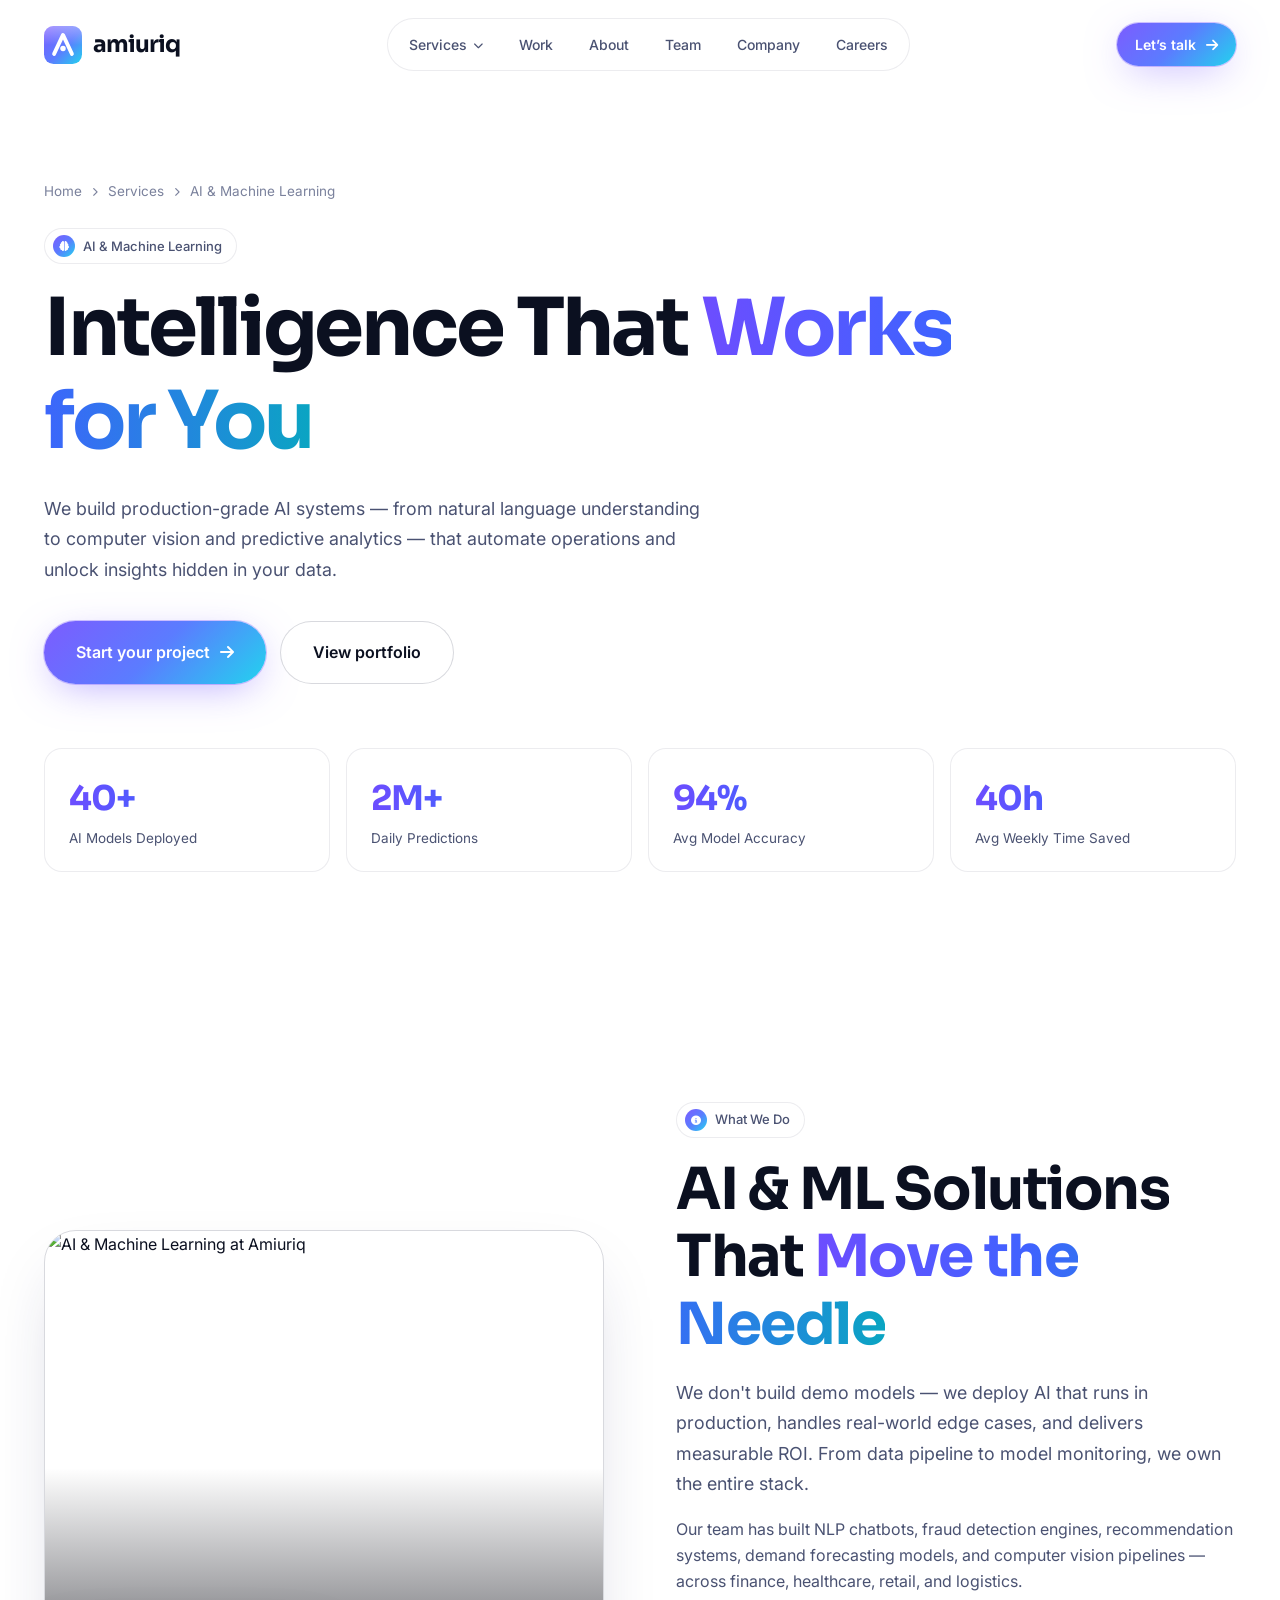
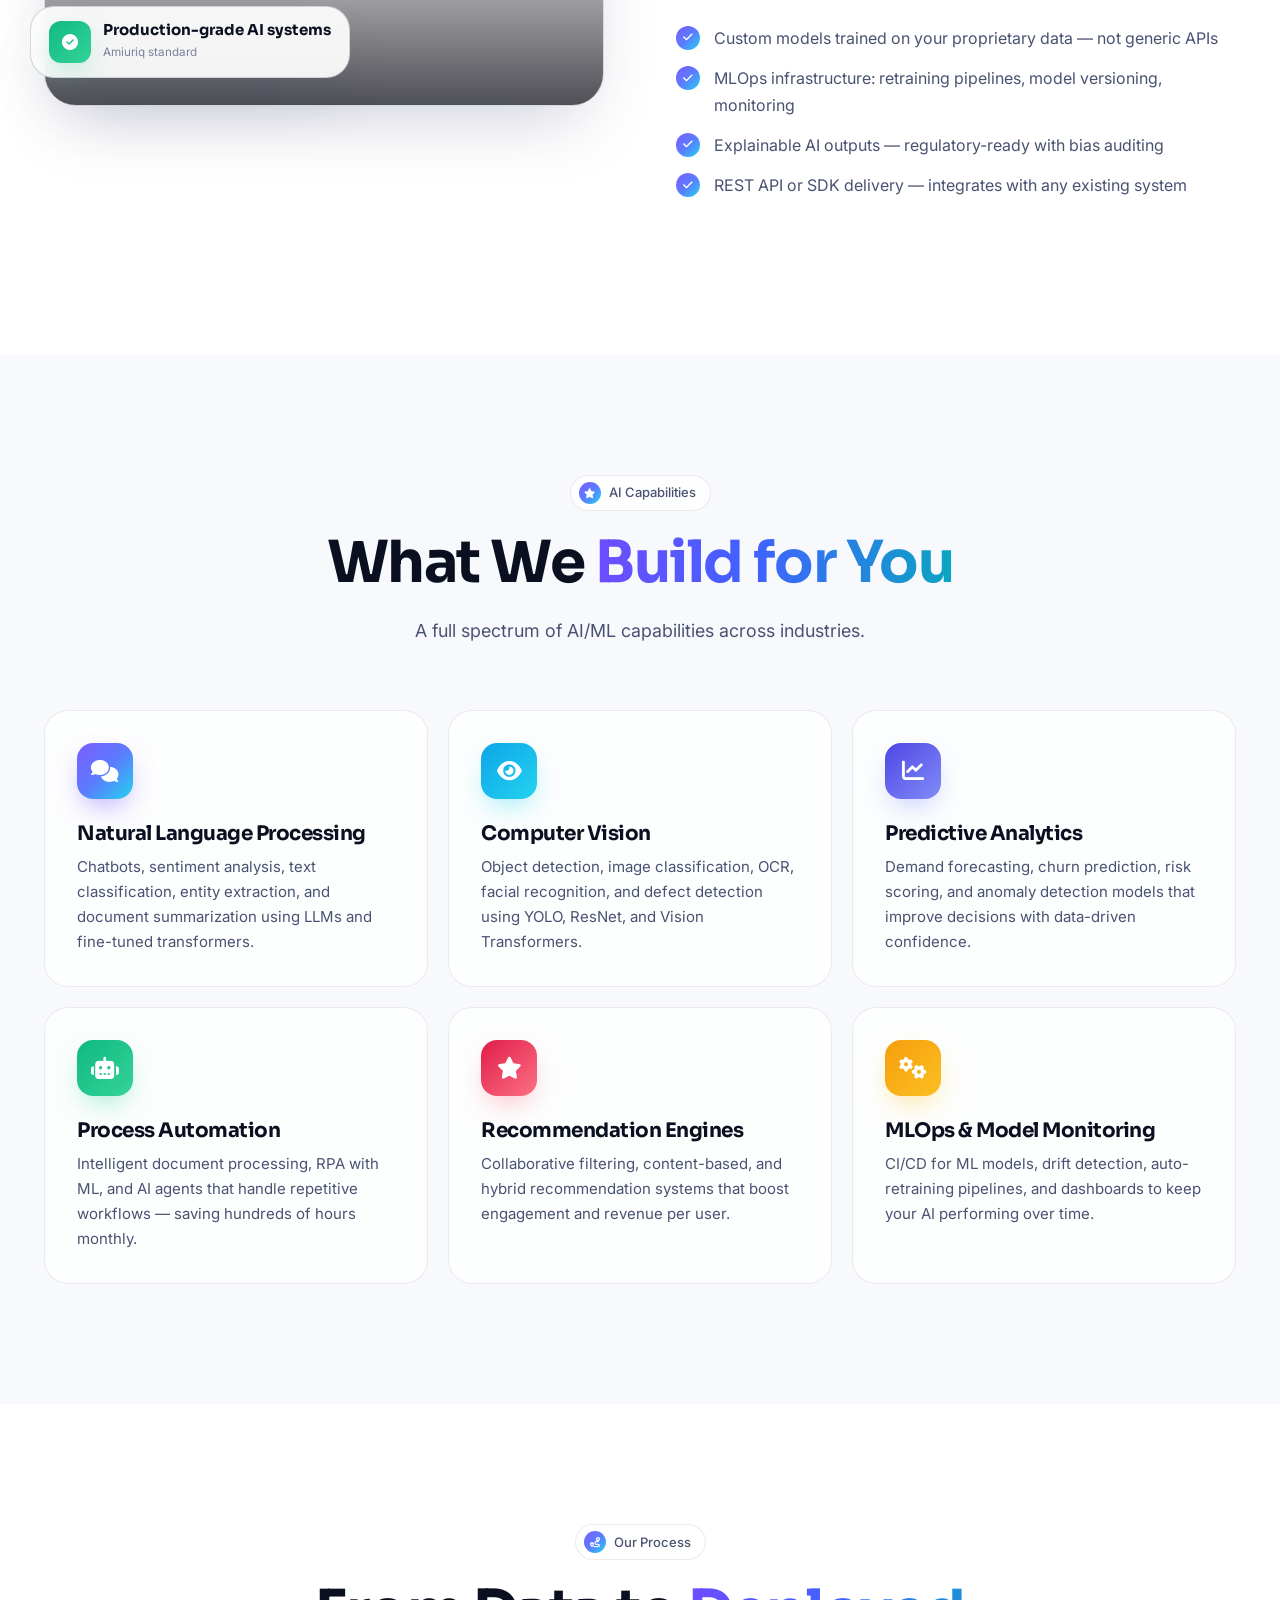
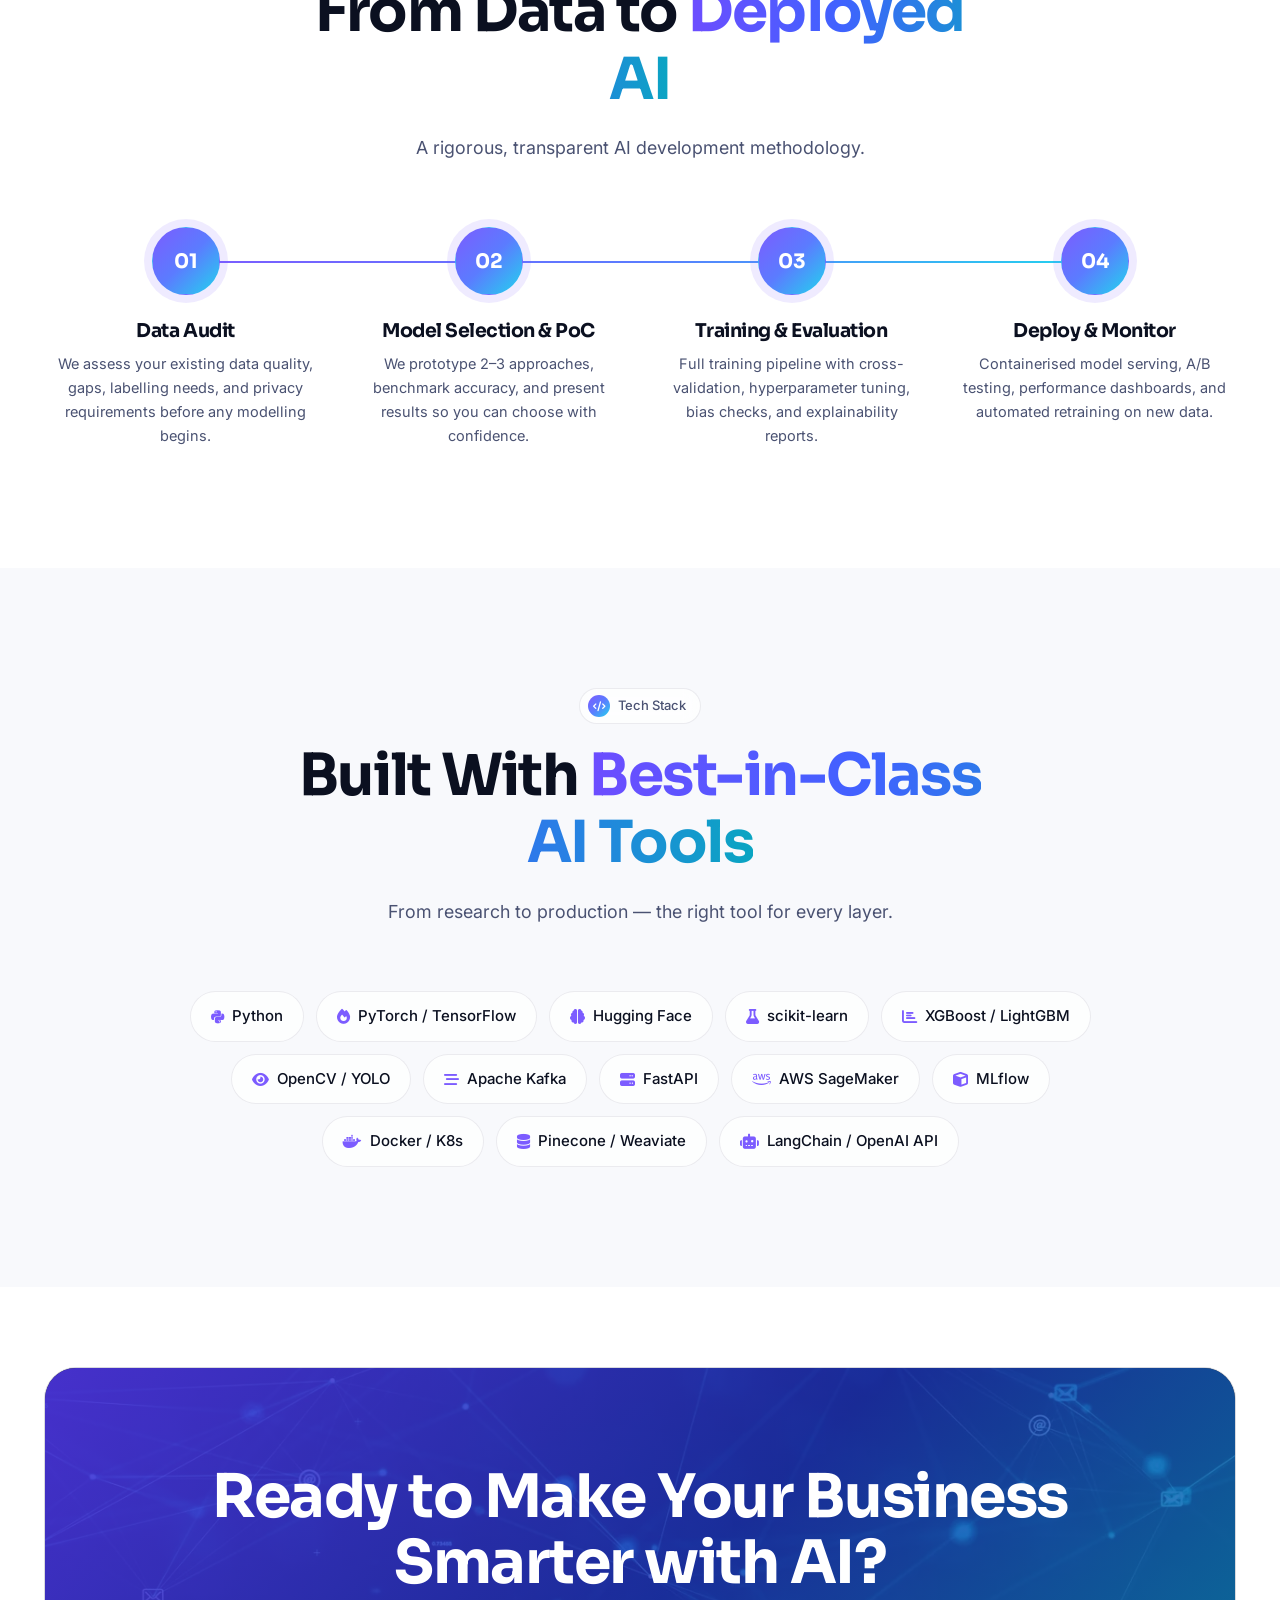
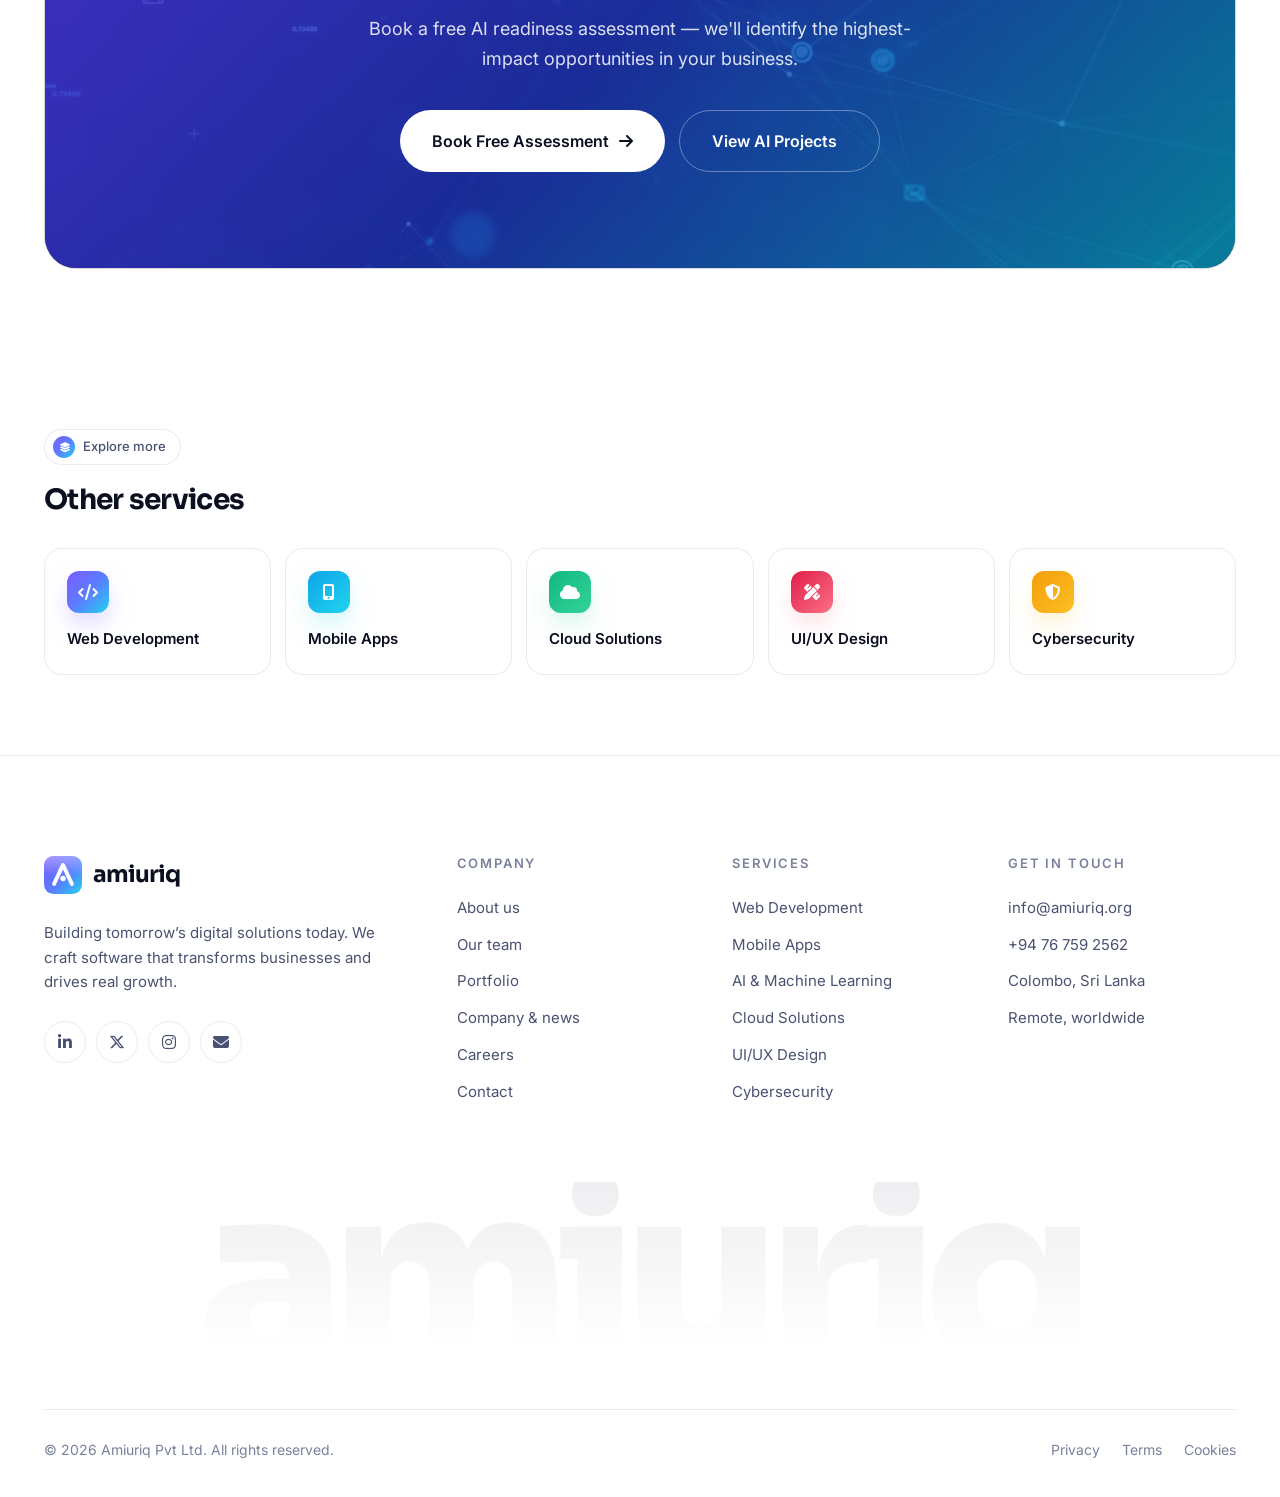
==== commit 85ecb0c4: "Add interactive welcome robot, switch to light-only plain white design - Homepage hero: animated ret" ====
--- a/ai-machine-learning.html
+++ b/ai-machine-learning.html
@@ -1,12 +1,12 @@
 <!doctype html>
-<html lang="en" class="no-js" data-theme="dark">
+<html lang="en" class="no-js" data-theme="light">
 <head>
 <meta charset="utf-8">
 <meta name="viewport" content="width=device-width, initial-scale=1">
 <title>AI &amp; Machine Learning — Amiuriq Pvt Ltd</title>
 <meta name="description" content="Intelligent AI &amp; ML solutions — automation, NLP, computer vision, and predictive analytics — Amiuriq Pvt Ltd">
 <link rel="canonical" href="https://www.amiuriq.org/ai-machine-learning.html">
-<meta name="theme-color" content="#05060f">
+<meta name="theme-color" content="#ffffff">
 <meta property="og:type" content="website">
 <meta property="og:site_name" content="Amiuriq">
 <meta property="og:title" content="AI &amp; Machine Learning — Amiuriq Pvt Ltd">
@@ -20,7 +20,6 @@
 <link rel="icon" type="image/svg+xml" href="favicon.svg">
 <link rel="icon" type="image/png" sizes="64x64" href="favicon.png">
 <link rel="apple-touch-icon" href="assets/img/brand/apple-touch-icon.png">
-<script>try{var t=localStorage.getItem('amiuriq-theme');if(t)document.documentElement.setAttribute('data-theme',t)}catch(e){}</script>
 <link rel="preconnect" href="https://fonts.googleapis.com">
 <link rel="preconnect" href="https://fonts.gstatic.com" crossorigin>
 <link href="https://fonts.googleapis.com/css2?family=Inter:wght@400;500;600;700&family=JetBrains+Mono:wght@400;500&family=Sora:wght@500;600;700;800&display=swap" rel="stylesheet">
@@ -49,7 +48,6 @@
       </ul>
     </nav>
     <div class="nav-actions">
-      <button class="icon-btn theme-toggle" id="themeToggle" type="button" aria-label="Toggle colour theme"><i class="fas fa-moon"></i><i class="fas fa-sun"></i></button>
       <a href="index.html#contact" class="btn btn-primary btn-sm" data-magnetic>Let&rsquo;s talk <i class="fas fa-arrow-right"></i></a>
       <button class="icon-btn menu-toggle" type="button" aria-label="Open menu" aria-expanded="false"><span></span><span></span><span></span></button>
     </div>
@@ -67,11 +65,7 @@
   <a href="index.html#contact" class="btn btn-primary btn-lg">Start a project <i class="fas fa-arrow-right"></i></a>
 </div>
 <main id="main">
-<section class="page-hero noise">
-  <div class="bg-media" aria-hidden="true"><video data-autoplay muted loop playsinline preload="auto" autoplay poster="assets/video/globe.webp" aria-hidden="true"><source src="assets/video/globe.mp4" type="video/mp4"></video></div>
-  <div class="blob blob-violet" aria-hidden="true"></div>
-  <div class="blob blob-cyan" aria-hidden="true"></div>
-  <div class="bg-grid" aria-hidden="true"></div>
+<section class="page-hero">
   <div class="container">
     <nav class="crumbs reveal" aria-label="Breadcrumb"><a href="index.html">Home</a><i class="fas fa-chevron-right"></i><a href="index.html#services">Services</a><i class="fas fa-chevron-right"></i><span>AI &amp; Machine Learning</span></nav>
     <span class="eyebrow reveal"><span class="dot"><i class="fas fa-brain"></i></span>AI &amp; Machine Learning</span>
@@ -150,7 +144,6 @@
 
 </main>
 <footer class="footer">
-  <div class="blob blob-violet" aria-hidden="true"></div>
   <div class="container">
     <div class="footer-top">
       <div class="footer-brand">
--- a/assets/css/main.css
+++ b/assets/css/main.css
@@ -45,8 +45,8 @@
 }
 
 [data-theme="light"] {
-  --bg: #f6f7fc;
-  --bg-2: #eef0f9;
+  --bg: #ffffff;
+  --bg-2: #f8f9fc;
   --surface: rgba(255, 255, 255, 0.75);
   --surface-2: #ffffff;
   --surface-solid: #ffffff;
@@ -56,7 +56,7 @@
   --text-2: #4a5272;
   --text-3: #7a819c;
   --grad-text: linear-gradient(90deg, #6d4dff 0%, #4062ff 45%, #0aa5c2 100%);
-  --nav-bg: rgba(246, 247, 252, 0.8);
+  --nav-bg: rgba(255, 255, 255, 0.88);
   --shadow-lg: 0 30px 70px -25px rgba(30, 35, 90, 0.25);
   --grid-line: rgba(15, 20, 50, 0.05);
   color-scheme: light;
@@ -286,7 +286,7 @@
 
 /* ---------- Logo / tech marquee ---------- */
 .marquee { position: relative; overflow: hidden; mask-image: linear-gradient(90deg, transparent, #000 10%, #000 90%, transparent); -webkit-mask-image: linear-gradient(90deg, transparent, #000 10%, #000 90%, transparent); }
-.marquee-track { display: flex; gap: 16px; width: max-content; animation: marquee 40s linear infinite; }
+.marquee-track { display: flex; gap: 16px; width: max-content; animation: marquee 80s linear infinite; }
 .marquee.reverse .marquee-track { animation-direction: reverse; }
 .marquee:hover .marquee-track { animation-play-state: paused; }
 .tech-pill { display: inline-flex; align-items: center; gap: 12px; padding: 14px 22px; border-radius: 16px; background: var(--surface); border: 1px solid var(--border); font-weight: 500; font-size: 15px; white-space: nowrap; transition: border-color 0.3s, transform 0.3s var(--ease); }
@@ -574,7 +574,7 @@
 .footer h4 { font-family: var(--font-body); font-size: 13px; font-weight: 600; text-transform: uppercase; letter-spacing: 0.14em; color: var(--text-3); margin-bottom: 20px; }
 .footer-col a { display: block; padding: 6px 0; color: var(--text-2); font-size: 15px; transition: color 0.2s, transform 0.3s var(--ease); }
 .footer-col a:hover { color: var(--text); transform: translateX(4px); }
-.footer-word { font-family: var(--font-display); font-weight: 800; font-size: clamp(80px, 19vw, 280px); letter-spacing: -0.06em; line-height: 0.8; text-align: center; background: linear-gradient(to bottom, var(--surface-2), transparent 85%); -webkit-background-clip: text; background-clip: text; color: transparent; user-select: none; margin-bottom: 32px;  }
+.footer-word { font-family: var(--font-display); font-weight: 800; font-size: clamp(80px, 19vw, 280px); letter-spacing: -0.06em; line-height: 0.8; text-align: center; background: linear-gradient(to bottom, rgba(15, 20, 50, 0.07), transparent 85%); -webkit-background-clip: text; background-clip: text; color: transparent; user-select: none; margin-bottom: 32px;  }
 .footer-bottom { display: flex; justify-content: space-between; align-items: center; gap: 20px; flex-wrap: wrap; padding-top: 28px; border-top: 1px solid var(--border); color: var(--text-3); font-size: 14px; }
 .footer-bottom nav { display: flex; gap: 22px; }
 .footer-bottom a:hover { color: var(--text); }
@@ -723,3 +723,162 @@
 [data-theme="light"] .tk-s { color: #047857; }
 [data-theme="light"] .tk-n { color: #dc2626; }
 .page-hero .bg-media video { opacity: 0.24; }
+
+/* ==========================================================================
+   Large screens & TVs — scale the whole layout so it fills the display
+   (layout width stays ~1500–1600 CSS px; everything grows proportionally)
+   ========================================================================== */
+@media (min-width: 1680px) { html { --z: 1.1; zoom: 1.1; } }
+@media (min-width: 1920px) { html { --z: 1.22; zoom: 1.22; } }
+@media (min-width: 2240px) { html { --z: 1.4; zoom: 1.4; } }
+@media (min-width: 2560px) { html { --z: 1.6; zoom: 1.6; } }
+@media (min-width: 3000px) { html { --z: 1.9; zoom: 1.9; } }
+@media (min-width: 3600px) { html { --z: 2.3; zoom: 2.3; } }
+@media (min-width: 5000px) { html { --z: 3.1; zoom: 3.1; } }
+@media (min-width: 1680px) {
+  :root { --container: 1320px; }
+  /* viewport units are not scaled by zoom, so divide to get one screen tall */
+  .hero { min-height: calc(100vh / var(--z, 1)); padding: 120px 0 80px; }
+  .mobile-menu, .modal { height: calc(100vh / var(--z, 1)); }
+}
+
+/* Short, wide screens (laptops in landscape, TVs with overscan) */
+@media (min-width: 1100px) and (max-width: 1679px) and (max-height: 820px) {
+  .hero { min-height: auto; padding: 130px 0 70px; }
+  .display { font-size: clamp(44px, 6vw, 76px); }
+  .hero-visual { height: 480px; }
+  .scroll-cue { display: none; }
+}
+
+/* Tablets */
+@media (min-width: 641px) and (max-width: 1100px) {
+  .hero-grid { gap: 40px; }
+  .team-grid { gap: 18px; }
+}
+
+/* Small phones */
+@media (max-width: 380px) {
+  .container { padding: 0 14px; }
+  .display { font-size: 38px; }
+  .page-hero h1 { font-size: 36px; }
+  .h2 { font-size: 30px; }
+  .lead { font-size: 15.5px; }
+  .hero .btn-row .btn, .page-hero .btn-row .btn { width: 100%; }
+  .hero-visual { height: 340px; }
+  .hv-code pre { font-size: 10px; line-height: 1.75; padding: 12px 12px 0; }
+  .hv-metric { width: 160px; padding: 14px; }
+  .hv-metric .val { font-size: 22px; margin: 2px 0 6px; }
+  .spark { height: 40px; }
+  .hero-trust { gap: 12px; }
+  .card { padding: 22px 18px; }
+  .ci { padding: 18px; gap: 14px; }
+  .team-grid { gap: 10px; }
+  .member h3 { font-size: 14px; }
+  .stat { padding: 22px 16px; }
+  .stat .n { font-size: 34px; }
+  .hero-stats { grid-template-columns: 1fr 1fr; gap: 10px; }
+  .hero-stats .hs { padding: 16px; }
+  .hero-stats .n { font-size: 26px; }
+  .footer-top { grid-template-columns: 1fr; }
+  .other-svcs { grid-template-columns: 1fr; }
+  .filters { gap: 6px; }
+  .filter { padding: 8px 14px; font-size: 13px; }
+  .cta-band h2 { font-size: 28px; }
+  .cta-band .btn { width: 100%; }
+  .mobile-menu a { font-size: 24px; }
+}
+@media (max-width: 640px) {
+  .frow { gap: 0; }
+  .hv-code pre { white-space: pre; overflow-x: hidden; }
+  .work .body { padding: 20px; }
+  .news .date { width: 64px; }
+}
+/* Landscape phones */
+@media (max-height: 500px) and (orientation: landscape) {
+  .hero { min-height: auto; padding: 110px 0 60px; }
+  .hero-visual { display: none; }
+  .mobile-menu { padding-top: 80px; }
+}
+@media (min-width: 1680px) {
+  .display { font-size: 84px; }
+  .hero h1 { margin-bottom: 22px; }
+  .hero .lead { margin-bottom: 32px; }
+  .hero-trust { margin-top: 36px; }
+  .hero-visual { height: 520px; }
+}
+
+/* ==========================================================================
+   Welcome robot (homepage hero)
+   ========================================================================== */
+.hero-grid.robot-left { grid-template-columns: 0.92fr 1.08fr; gap: 48px; }
+.hero-grid.robot-left .display { font-size: clamp(44px, 6vw, 84px); }
+.robot-stage { position: relative; width: 100%; max-width: 470px; margin: 0 auto; aspect-ratio: 420 / 560; cursor: pointer; outline: none; -webkit-tap-highlight-color: transparent; }
+.robot-stage:focus-visible { outline: 2px solid var(--violet); outline-offset: 8px; border-radius: 24px; }
+.robot { position: relative; z-index: 1; width: 100%; height: 100%; overflow: visible; }
+.robot * { transform-box: view-box; }
+.robot-halo { position: absolute; left: 50%; top: 44%; width: 92%; aspect-ratio: 1; transform: translate(-50%, -50%); border-radius: 50%; background: radial-gradient(circle, rgba(124, 92, 255, 0.13), rgba(34, 211, 238, 0.07) 45%, transparent 70%); }
+.robot-ring { position: absolute; left: 50%; top: 44%; width: 84%; aspect-ratio: 1; margin: -42% 0 0 -42%; border-radius: 50%; border: 1.5px dashed rgba(124, 92, 255, 0.25); animation: spin 50s linear infinite; }
+.robot-ring::before, .robot-ring::after { content: ""; position: absolute; width: 10px; height: 10px; border-radius: 50%; top: 50%; left: -5px; background: var(--cyan); box-shadow: 0 0 14px var(--cyan); }
+.robot-ring::after { left: auto; right: 14%; top: 8%; background: var(--violet); box-shadow: 0 0 14px var(--violet); }
+
+#rb-head { transform-origin: 210px 250px; will-change: transform; }
+#rb-face, #rb-eyes { will-change: transform; }
+#rb-torso { transform-origin: 210px 428px; }
+.rb-float { animation: rb-float 4.2s ease-in-out infinite; }
+.rb-shadow { transform-box: fill-box; transform-origin: center; animation: rb-shadow 4.2s ease-in-out infinite; }
+.rb-flame { transform-box: fill-box; transform-origin: 50% 0; animation: rb-flame 0.18s ease-in-out infinite alternate; }
+.rb-eye { transform-box: fill-box; transform-origin: center; animation: rb-blink 5s infinite; }
+.rb-eye + .rb-eye { animation-delay: 0.04s; }
+.rb-bulbglow { transform-box: fill-box; transform-origin: center; animation: rb-bulb 1.8s ease-in-out infinite; }
+.rb-led { animation: rb-led 1.6s steps(1) infinite; }
+.rb-led:nth-of-type(2) { animation-delay: 0.4s; }
+.rb-led:nth-of-type(3) { animation-delay: 0.8s; }
+.rb-pulse { stroke-dasharray: 110; animation: rb-pulse 2s linear infinite; }
+.rb-mouth rect { transform-box: fill-box; transform-origin: center; }
+.robot.talking .rb-mouth rect { animation: rb-talk 0.32s ease-in-out infinite alternate; }
+.robot.talking .rb-mouth rect:nth-child(2n) { animation-delay: 0.12s; }
+.robot.talking .rb-mouth rect:nth-child(3) { animation-delay: 0.2s; }
+#rb-arm-l { transform-origin: 128px 298px; animation: rb-sway 5s ease-in-out infinite; }
+#rb-arm-r { transform-origin: 292px 298px; }
+.robot.waving #rb-arm-r { animation: rb-wave 2.4s var(--ease); }
+
+.rb-bubble { position: absolute; z-index: 3; top: -3%; right: -16%; max-width: 250px; padding: 13px 18px; border-radius: 20px 20px 20px 6px; background: #fff; border: 1px solid var(--border); box-shadow: 0 18px 40px -16px rgba(40, 35, 120, 0.35); font-family: var(--font-display); font-weight: 600; font-size: 15px; line-height: 1.4; color: var(--text); animation: rb-pop 0.6s var(--ease) both 0.6s; }
+.rb-bubble::after { content: ""; position: absolute; left: 18px; bottom: -9px; width: 16px; height: 16px; background: #fff; border-right: 1px solid var(--border); border-bottom: 1px solid var(--border); transform: rotate(45deg); border-radius: 0 0 4px 0; }
+.rb-bubble .caret { height: 14px; width: 2px; margin-left: 2px; background: var(--violet); }
+.rb-chip { position: absolute; z-index: 3; padding: 12px 16px; border-radius: 16px; background: rgba(255, 255, 255, 0.92); border: 1px solid var(--border); box-shadow: 0 18px 40px -18px rgba(40, 35, 120, 0.35); backdrop-filter: blur(10px); font-size: 13px; }
+.rb-chip strong { font-family: var(--font-display); font-size: 20px; display: block; line-height: 1.1; }
+.rb-chip small { color: var(--text-3); font-size: 12px; }
+.rb-chip .stars { color: var(--amber); letter-spacing: 2px; font-size: 11px; }
+.rb-chip-rating { left: -12%; bottom: 22%; animation: float 7s ease-in-out infinite; }
+.rb-chip-proj { right: -18%; bottom: 14%; display: flex; gap: 10px; align-items: center; animation: float 8s 1s ease-in-out infinite; }
+.rb-chip-proj .ic { width: 38px; height: 38px; border-radius: 12px; display: grid; place-items: center; background: rgba(52, 211, 153, 0.14); color: var(--mint); font-size: 16px; }
+
+@keyframes rb-float { 0%, 100% { transform: translateY(0); } 50% { transform: translateY(-14px); } }
+@keyframes rb-shadow { 0%, 100% { transform: scale(1); opacity: 0.14; } 50% { transform: scale(0.82); opacity: 0.09; } }
+@keyframes rb-flame { from { transform: scaleY(0.85); opacity: 0.8; } to { transform: scaleY(1.08); opacity: 1; } }
+@keyframes rb-blink { 0%, 45%, 49%, 100% { transform: scaleY(1); } 47% { transform: scaleY(0.08); } }
+@keyframes rb-bulb { 0%, 100% { transform: scale(0.85); opacity: 0.6; } 50% { transform: scale(1.15); opacity: 1; } }
+@keyframes rb-led { 0%, 100% { opacity: 1; } 50% { opacity: 0.25; } }
+@keyframes rb-pulse { from { stroke-dashoffset: 220; } to { stroke-dashoffset: 0; } }
+@keyframes rb-talk { from { transform: scaleY(0.6); } to { transform: scaleY(2.2); } }
+@keyframes rb-sway { 0%, 100% { transform: rotate(4deg); } 50% { transform: rotate(-3deg); } }
+@keyframes rb-wave { 0% { transform: rotate(0); } 18% { transform: rotate(-150deg); } 32% { transform: rotate(-122deg); } 46% { transform: rotate(-150deg); } 60% { transform: rotate(-122deg); } 74% { transform: rotate(-150deg); } 100% { transform: rotate(0); } }
+@keyframes rb-pop { from { opacity: 0; transform: translateY(10px) scale(0.9); } to { opacity: 1; transform: none; } }
+
+@media (max-width: 1100px) {
+  .hero-grid.robot-left { grid-template-columns: 1fr; gap: 24px; }
+  .robot-stage { max-width: 360px; }
+  .hero-copy { text-align: left; }
+}
+@media (max-width: 640px) {
+  .robot-stage { max-width: 270px; margin-top: 30px; }
+  .rb-bubble { right: -12%; top: -10%; max-width: 180px; font-size: 13px; padding: 10px 14px; }
+  .rb-chip { display: none; }
+}
+@media (max-width: 380px) {
+  .robot-stage { max-width: 230px; }
+  .rb-bubble { right: -8%; max-width: 160px; font-size: 12.5px; }
+}
+@media (min-width: 1100px) and (max-width: 1679px) and (max-height: 820px) {
+  .robot-stage { max-width: 380px; }
+}
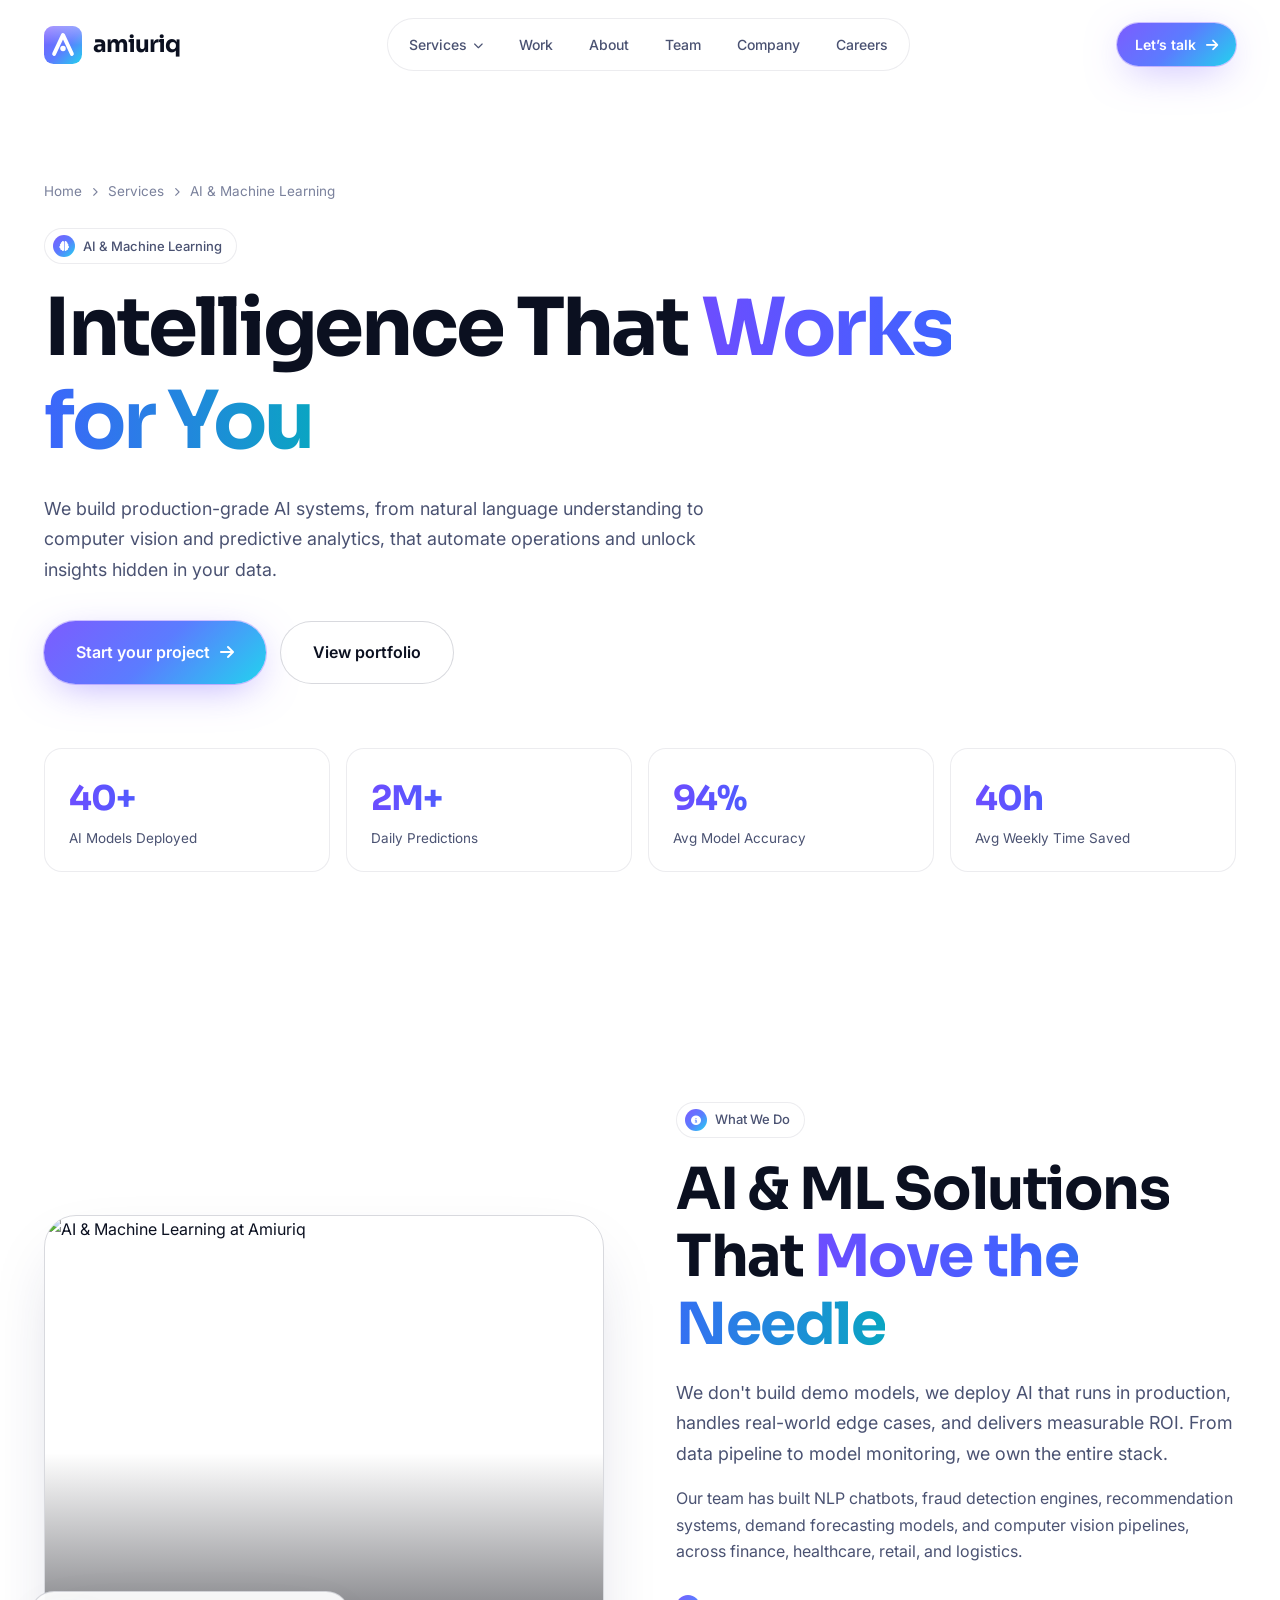
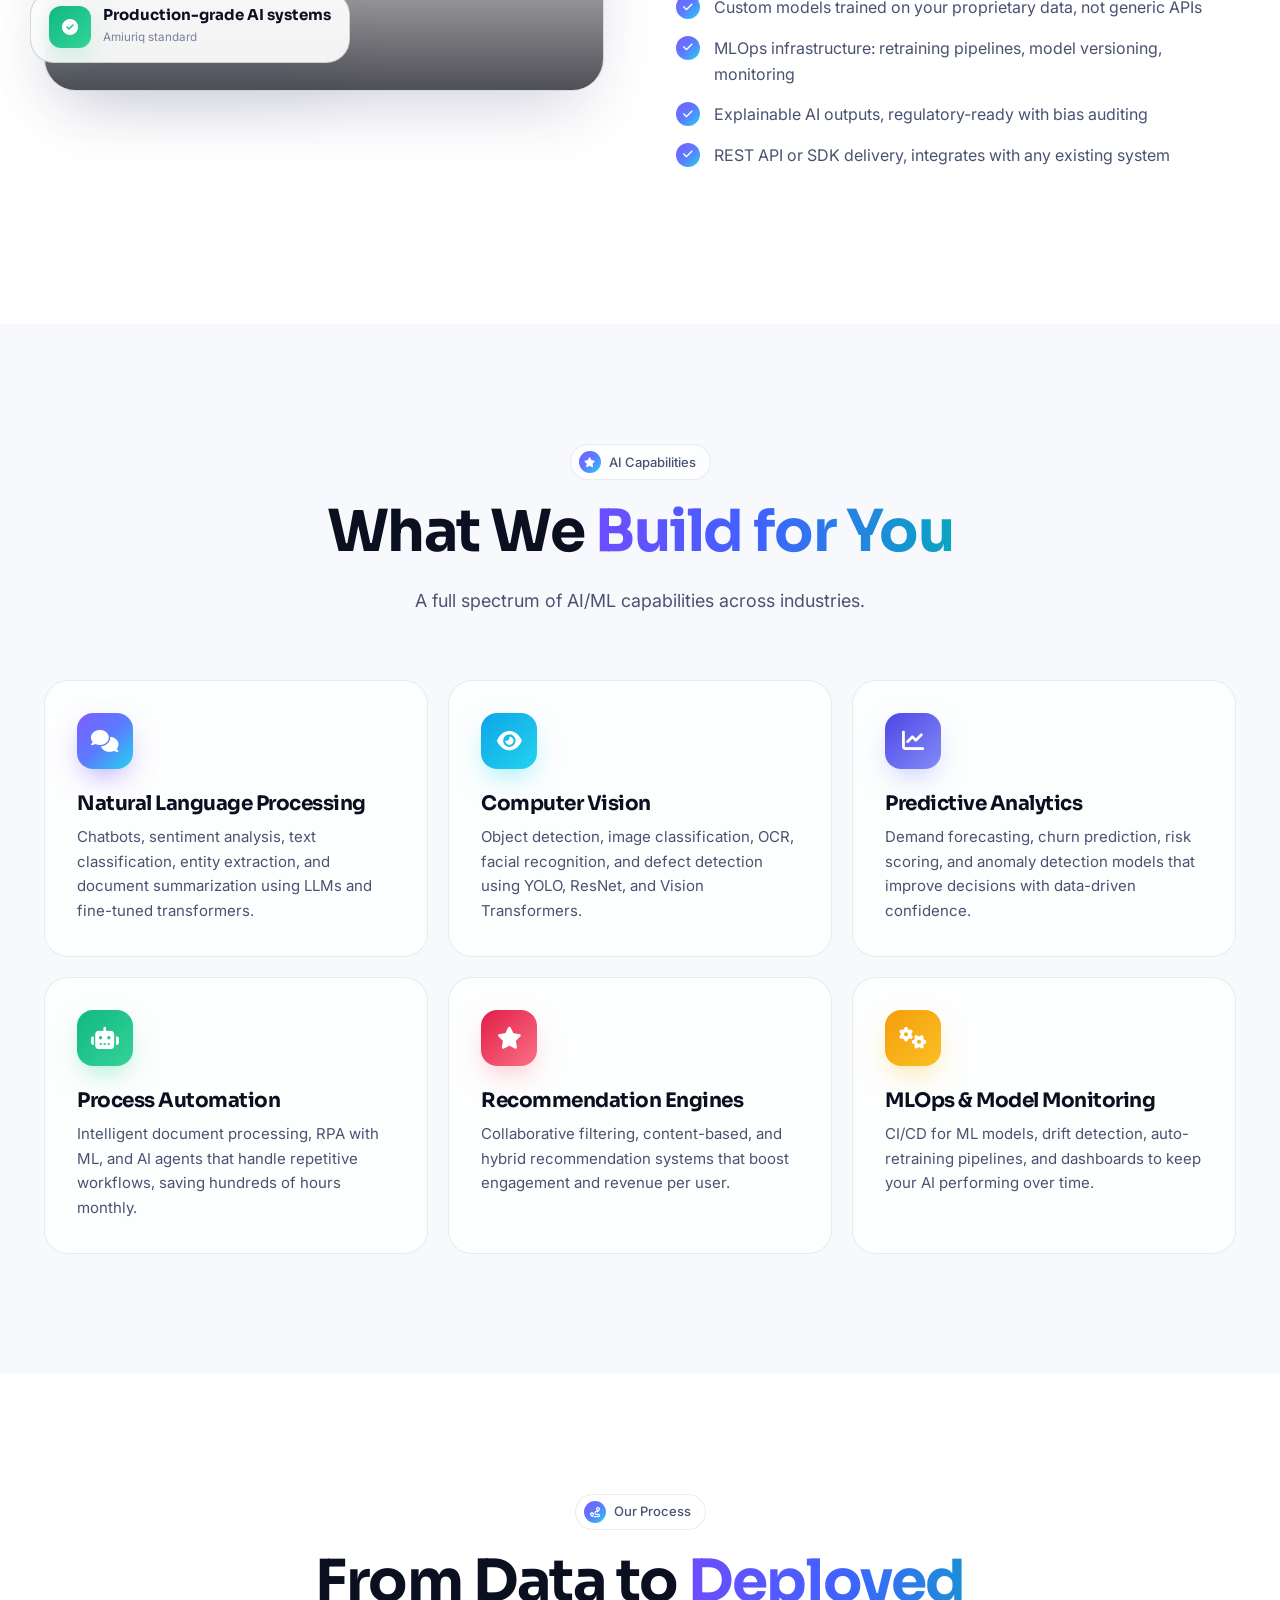
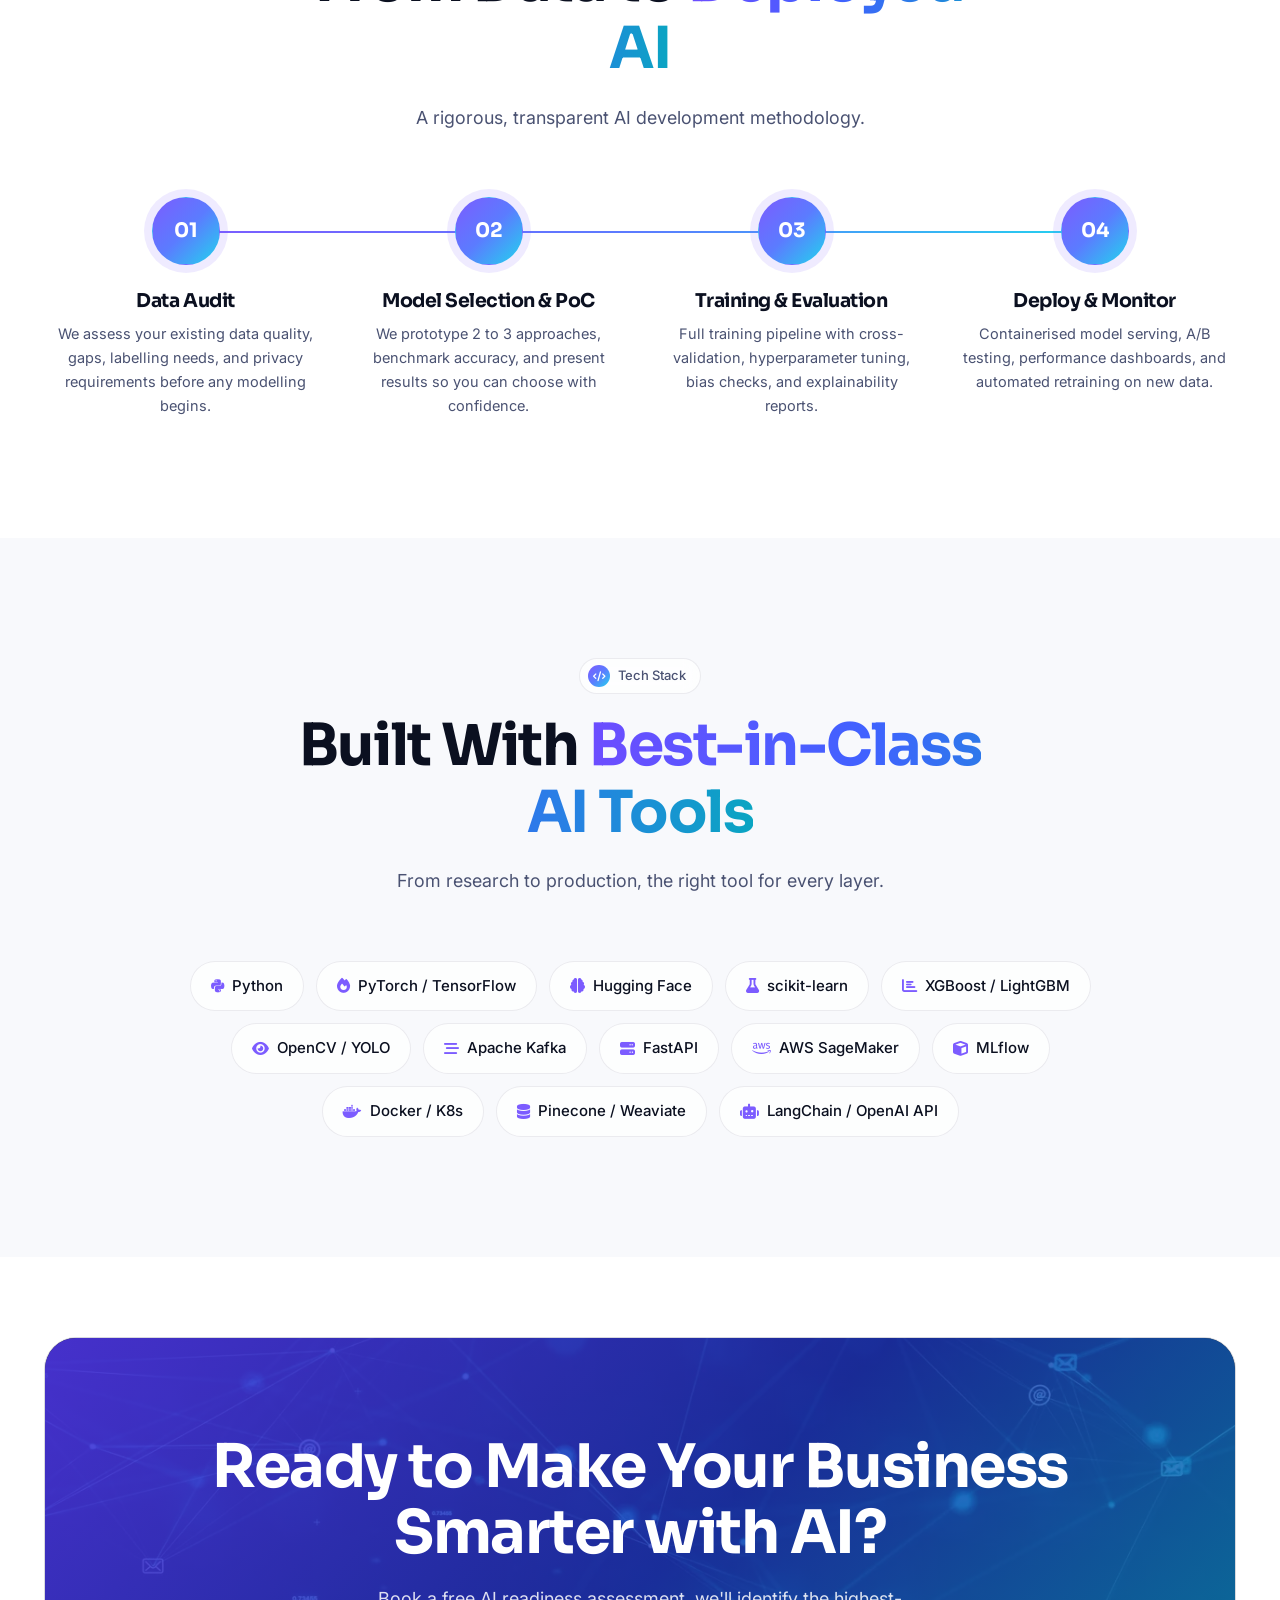
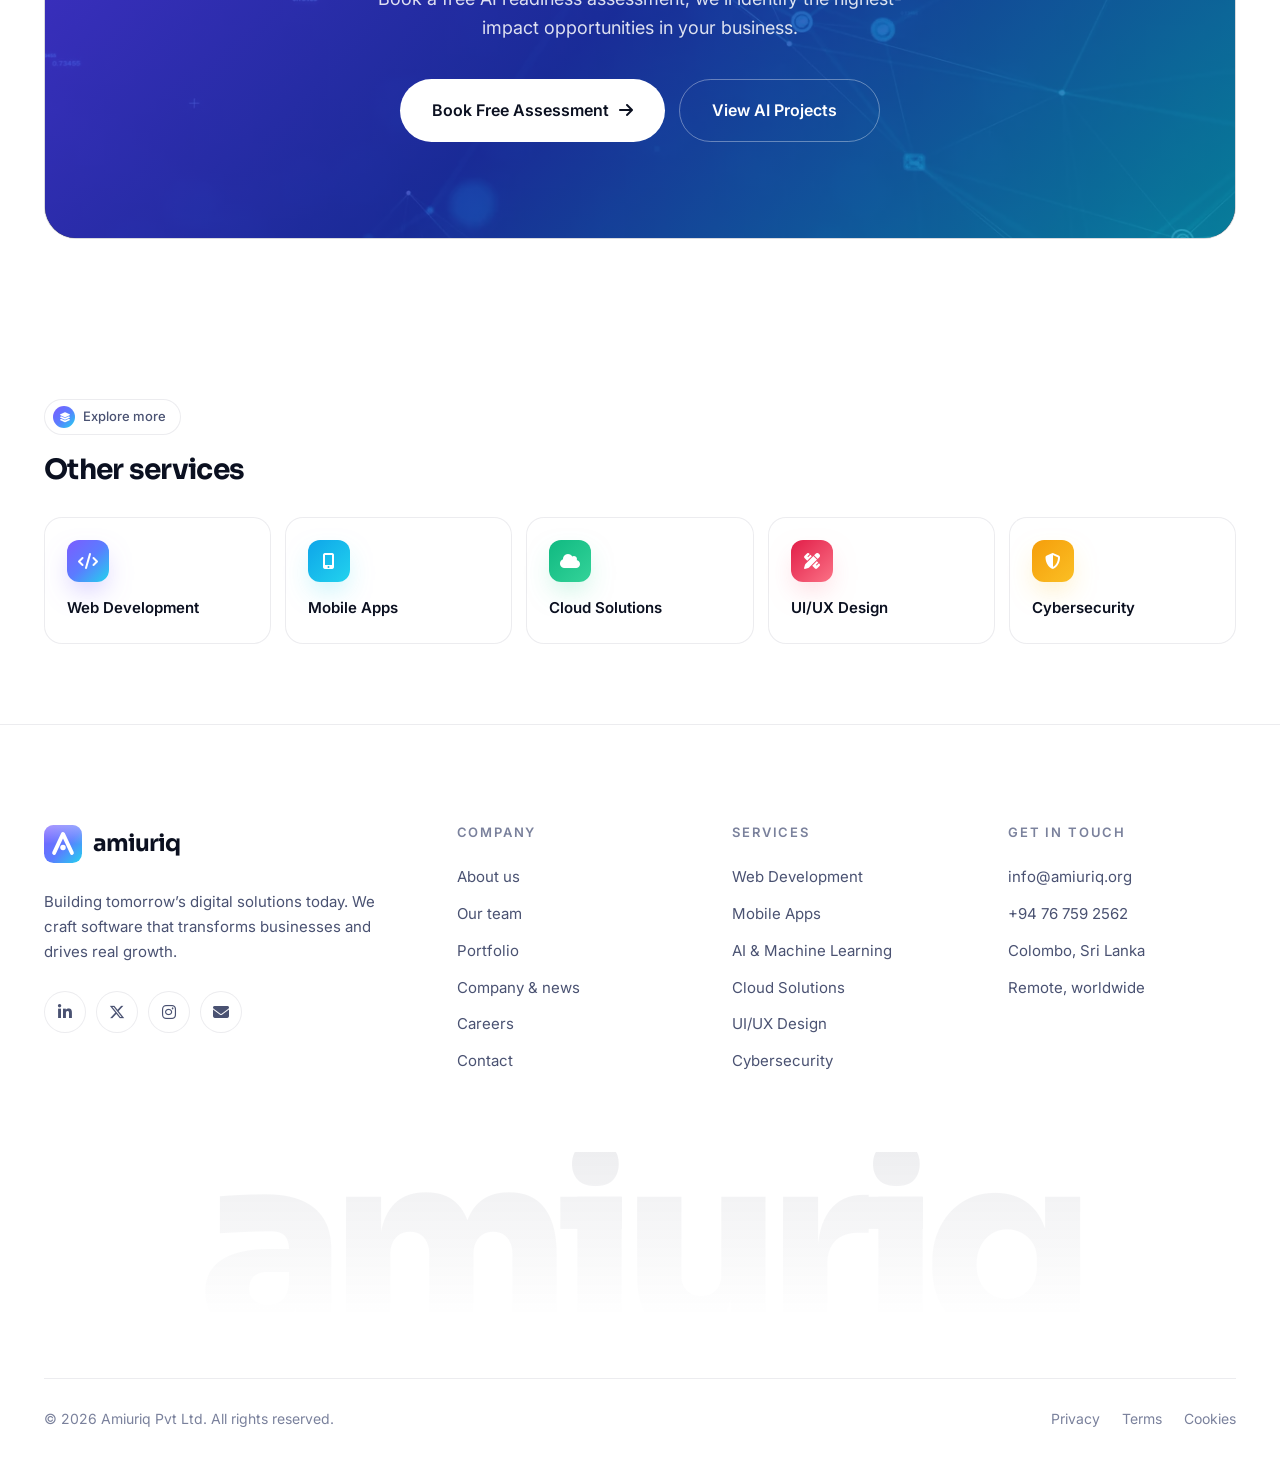
==== commit 319d343a: "Remove dashes, arrows and emoji from site copy - Replace em/en dashes with commas or "to" across all" ====
--- a/ai-machine-learning.html
+++ b/ai-machine-learning.html
@@ -3,19 +3,19 @@
 <head>
 <meta charset="utf-8">
 <meta name="viewport" content="width=device-width, initial-scale=1">
-<title>AI &amp; Machine Learning — Amiuriq Pvt Ltd</title>
-<meta name="description" content="Intelligent AI &amp; ML solutions — automation, NLP, computer vision, and predictive analytics — Amiuriq Pvt Ltd">
+<title>AI &amp; Machine Learning | Amiuriq Pvt Ltd</title>
+<meta name="description" content="Intelligent AI &amp; ML solutions, automation, NLP, computer vision, and predictive analytics, Amiuriq Pvt Ltd">
 <link rel="canonical" href="https://www.amiuriq.org/ai-machine-learning.html">
 <meta name="theme-color" content="#ffffff">
 <meta property="og:type" content="website">
 <meta property="og:site_name" content="Amiuriq">
-<meta property="og:title" content="AI &amp; Machine Learning — Amiuriq Pvt Ltd">
-<meta property="og:description" content="Intelligent AI &amp; ML solutions — automation, NLP, computer vision, and predictive analytics — Amiuriq Pvt Ltd">
+<meta property="og:title" content="AI &amp; Machine Learning | Amiuriq Pvt Ltd">
+<meta property="og:description" content="Intelligent AI &amp; ML solutions, automation, NLP, computer vision, and predictive analytics, Amiuriq Pvt Ltd">
 <meta property="og:url" content="https://www.amiuriq.org/ai-machine-learning.html">
 <meta property="og:image" content="https://www.amiuriq.org/assets/img/brand/og-image.jpg">
 <meta name="twitter:card" content="summary_large_image">
-<meta name="twitter:title" content="AI &amp; Machine Learning — Amiuriq Pvt Ltd">
-<meta name="twitter:description" content="Intelligent AI &amp; ML solutions — automation, NLP, computer vision, and predictive analytics — Amiuriq Pvt Ltd">
+<meta name="twitter:title" content="AI &amp; Machine Learning | Amiuriq Pvt Ltd">
+<meta name="twitter:description" content="Intelligent AI &amp; ML solutions, automation, NLP, computer vision, and predictive analytics, Amiuriq Pvt Ltd">
 <meta name="twitter:image" content="https://www.amiuriq.org/assets/img/brand/og-image.jpg">
 <link rel="icon" type="image/svg+xml" href="favicon.svg">
 <link rel="icon" type="image/png" sizes="64x64" href="favicon.png">
@@ -70,7 +70,7 @@
     <nav class="crumbs reveal" aria-label="Breadcrumb"><a href="index.html">Home</a><i class="fas fa-chevron-right"></i><a href="index.html#services">Services</a><i class="fas fa-chevron-right"></i><span>AI &amp; Machine Learning</span></nav>
     <span class="eyebrow reveal"><span class="dot"><i class="fas fa-brain"></i></span>AI &amp; Machine Learning</span>
     <h1 data-split>Intelligence That <span class="grad-text">Works for You</span></h1>
-    <p class="lead reveal" style="--d:.3s">We build production-grade AI systems — from natural language understanding to computer vision and predictive analytics — that automate operations and unlock insights hidden in your data.</p>
+    <p class="lead reveal" style="--d:.3s">We build production-grade AI systems, from natural language understanding to computer vision and predictive analytics, that automate operations and unlock insights hidden in your data.</p>
     <div class="btn-row reveal" style="--d:.45s"><a href="index.html#contact" class="btn btn-primary btn-lg" data-magnetic>Start your project <i class="fas fa-arrow-right"></i></a><a href="index.html#work" class="btn btn-ghost btn-lg">View portfolio</a></div>
     <div class="hero-stats" data-stagger="0.08"><div class="hs reveal"><div class="n grad-text">40+</div><div class="l">AI Models Deployed</div></div><div class="hs reveal"><div class="n grad-text">2M+</div><div class="l">Daily Predictions</div></div><div class="hs reveal"><div class="n grad-text">94%</div><div class="l">Avg Model Accuracy</div></div><div class="hs reveal"><div class="n grad-text">40h</div><div class="l">Avg Weekly Time Saved</div></div></div>
   </div>
@@ -85,8 +85,8 @@
     <div>
       <span class="eyebrow reveal"><span class="dot"><i class="fas fa-circle-info"></i></span>What We Do</span>
       <h2 class="h2" data-split>AI &amp; ML Solutions That <span class="grad-text">Move the Needle</span></h2>
-      <p class="lead reveal" style="margin-bottom:16px">We don&#x27;t build demo models — we deploy AI that runs in production, handles real-world edge cases, and delivers measurable ROI. From data pipeline to model monitoring, we own the entire stack.</p><p class="muted reveal" style="margin-bottom:16px">Our team has built NLP chatbots, fraud detection engines, recommendation systems, demand forecasting models, and computer vision pipelines — across finance, healthcare, retail, and logistics.</p>
-      <ul class="checklist reveal"><li><i class="fas fa-check"></i>Custom models trained on your proprietary data — not generic APIs</li><li><i class="fas fa-check"></i>MLOps infrastructure: retraining pipelines, model versioning, monitoring</li><li><i class="fas fa-check"></i>Explainable AI outputs — regulatory-ready with bias auditing</li><li><i class="fas fa-check"></i>REST API or SDK delivery — integrates with any existing system</li></ul>
+      <p class="lead reveal" style="margin-bottom:16px">We don&#x27;t build demo models, we deploy AI that runs in production, handles real-world edge cases, and delivers measurable ROI. From data pipeline to model monitoring, we own the entire stack.</p><p class="muted reveal" style="margin-bottom:16px">Our team has built NLP chatbots, fraud detection engines, recommendation systems, demand forecasting models, and computer vision pipelines, across finance, healthcare, retail, and logistics.</p>
+      <ul class="checklist reveal"><li><i class="fas fa-check"></i>Custom models trained on your proprietary data, not generic APIs</li><li><i class="fas fa-check"></i>MLOps infrastructure: retraining pipelines, model versioning, monitoring</li><li><i class="fas fa-check"></i>Explainable AI outputs, regulatory-ready with bias auditing</li><li><i class="fas fa-check"></i>REST API or SDK delivery, integrates with any existing system</li></ul>
     </div>
   </div>
 </section>
@@ -98,7 +98,7 @@
       <h2 class="h2" data-split>What We <span class="grad-text">Build for You</span></h2>
       <p class="lead reveal">A full spectrum of AI/ML capabilities across industries.</p>
     </div>
-    <div class="feature-grid" data-stagger="0.07"><div class="card spotlight reveal"><span class="icon-tile "><i class="fas fa-comments"></i></span><h3>Natural Language Processing</h3><p>Chatbots, sentiment analysis, text classification, entity extraction, and document summarization using LLMs and fine-tuned transformers.</p></div><div class="card spotlight reveal"><span class="icon-tile cyan"><i class="fas fa-eye"></i></span><h3>Computer Vision</h3><p>Object detection, image classification, OCR, facial recognition, and defect detection using YOLO, ResNet, and Vision Transformers.</p></div><div class="card spotlight reveal"><span class="icon-tile indigo"><i class="fas fa-chart-line"></i></span><h3>Predictive Analytics</h3><p>Demand forecasting, churn prediction, risk scoring, and anomaly detection models that improve decisions with data-driven confidence.</p></div><div class="card spotlight reveal"><span class="icon-tile mint"><i class="fas fa-robot"></i></span><h3>Process Automation</h3><p>Intelligent document processing, RPA with ML, and AI agents that handle repetitive workflows — saving hundreds of hours monthly.</p></div><div class="card spotlight reveal"><span class="icon-tile rose"><i class="fas fa-star"></i></span><h3>Recommendation Engines</h3><p>Collaborative filtering, content-based, and hybrid recommendation systems that boost engagement and revenue per user.</p></div><div class="card spotlight reveal"><span class="icon-tile amber"><i class="fas fa-cogs"></i></span><h3>MLOps &amp; Model Monitoring</h3><p>CI/CD for ML models, drift detection, auto-retraining pipelines, and dashboards to keep your AI performing over time.</p></div></div>
+    <div class="feature-grid" data-stagger="0.07"><div class="card spotlight reveal"><span class="icon-tile "><i class="fas fa-comments"></i></span><h3>Natural Language Processing</h3><p>Chatbots, sentiment analysis, text classification, entity extraction, and document summarization using LLMs and fine-tuned transformers.</p></div><div class="card spotlight reveal"><span class="icon-tile cyan"><i class="fas fa-eye"></i></span><h3>Computer Vision</h3><p>Object detection, image classification, OCR, facial recognition, and defect detection using YOLO, ResNet, and Vision Transformers.</p></div><div class="card spotlight reveal"><span class="icon-tile indigo"><i class="fas fa-chart-line"></i></span><h3>Predictive Analytics</h3><p>Demand forecasting, churn prediction, risk scoring, and anomaly detection models that improve decisions with data-driven confidence.</p></div><div class="card spotlight reveal"><span class="icon-tile mint"><i class="fas fa-robot"></i></span><h3>Process Automation</h3><p>Intelligent document processing, RPA with ML, and AI agents that handle repetitive workflows, saving hundreds of hours monthly.</p></div><div class="card spotlight reveal"><span class="icon-tile rose"><i class="fas fa-star"></i></span><h3>Recommendation Engines</h3><p>Collaborative filtering, content-based, and hybrid recommendation systems that boost engagement and revenue per user.</p></div><div class="card spotlight reveal"><span class="icon-tile amber"><i class="fas fa-cogs"></i></span><h3>MLOps &amp; Model Monitoring</h3><p>CI/CD for ML models, drift detection, auto-retraining pipelines, and dashboards to keep your AI performing over time.</p></div></div>
   </div>
 </section>
 
@@ -109,7 +109,7 @@
       <h2 class="h2" data-split>From Data to <span class="grad-text">Deployed AI</span></h2>
       <p class="lead reveal">A rigorous, transparent AI development methodology.</p>
     </div>
-    <div class="process"><span class="bar-fill" aria-hidden="true"></span><div class="step"><div class="bubble">01</div><h3>Data Audit</h3><p>We assess your existing data quality, gaps, labelling needs, and privacy requirements before any modelling begins.</p></div><div class="step"><div class="bubble">02</div><h3>Model Selection &amp; PoC</h3><p>We prototype 2–3 approaches, benchmark accuracy, and present results so you can choose with confidence.</p></div><div class="step"><div class="bubble">03</div><h3>Training &amp; Evaluation</h3><p>Full training pipeline with cross-validation, hyperparameter tuning, bias checks, and explainability reports.</p></div><div class="step"><div class="bubble">04</div><h3>Deploy &amp; Monitor</h3><p>Containerised model serving, A/B testing, performance dashboards, and automated retraining on new data.</p></div></div>
+    <div class="process"><span class="bar-fill" aria-hidden="true"></span><div class="step"><div class="bubble">01</div><h3>Data Audit</h3><p>We assess your existing data quality, gaps, labelling needs, and privacy requirements before any modelling begins.</p></div><div class="step"><div class="bubble">02</div><h3>Model Selection &amp; PoC</h3><p>We prototype 2 to 3 approaches, benchmark accuracy, and present results so you can choose with confidence.</p></div><div class="step"><div class="bubble">03</div><h3>Training &amp; Evaluation</h3><p>Full training pipeline with cross-validation, hyperparameter tuning, bias checks, and explainability reports.</p></div><div class="step"><div class="bubble">04</div><h3>Deploy &amp; Monitor</h3><p>Containerised model serving, A/B testing, performance dashboards, and automated retraining on new data.</p></div></div>
   </div>
 </section>
 
@@ -118,7 +118,7 @@
     <div class="section-head">
       <span class="eyebrow reveal"><span class="dot"><i class="fas fa-code"></i></span>Tech Stack</span>
       <h2 class="h2" data-split>Built With <span class="grad-text">Best-in-Class AI Tools</span></h2>
-      <p class="lead reveal">From research to production — the right tool for every layer.</p>
+      <p class="lead reveal">From research to production, the right tool for every layer.</p>
     </div>
     <div class="tech-cloud" data-stagger="0.03"><span class="pill reveal"><i class="fab fa-python"></i>Python</span><span class="pill reveal"><i class="fas fa-fire"></i>PyTorch / TensorFlow</span><span class="pill reveal"><i class="fas fa-brain"></i>Hugging Face</span><span class="pill reveal"><i class="fas fa-flask"></i>scikit-learn</span><span class="pill reveal"><i class="fas fa-chart-bar"></i>XGBoost / LightGBM</span><span class="pill reveal"><i class="fas fa-eye"></i>OpenCV / YOLO</span><span class="pill reveal"><i class="fas fa-stream"></i>Apache Kafka</span><span class="pill reveal"><i class="fas fa-server"></i>FastAPI</span><span class="pill reveal"><i class="fab fa-aws"></i>AWS SageMaker</span><span class="pill reveal"><i class="fas fa-cube"></i>MLflow</span><span class="pill reveal"><i class="fab fa-docker"></i>Docker / K8s</span><span class="pill reveal"><i class="fas fa-database"></i>Pinecone / Weaviate</span><span class="pill reveal"><i class="fas fa-robot"></i>LangChain / OpenAI API</span></div>
   </div>
@@ -129,7 +129,7 @@
     <div class="cta-band reveal zoom">
       <video data-autoplay muted loop playsinline preload="none" poster="assets/video/hero-network.webp" aria-hidden="true"><source src="assets/video/hero-network.mp4" type="video/mp4"></video>
       <h2>Ready to Make Your Business Smarter with AI?</h2>
-      <p>Book a free AI readiness assessment — we&#x27;ll identify the highest-impact opportunities in your business.</p>
+      <p>Book a free AI readiness assessment, we&#x27;ll identify the highest-impact opportunities in your business.</p>
       <div class="btn-row"><a href="index.html#contact" class="btn btn-white btn-lg" data-magnetic>Book Free Assessment <i class="fas fa-arrow-right"></i></a><a href="index.html#work" class="btn btn-outline-light btn-lg">View AI Projects <i class="fas fa-arrow-up-right"></i></a></div>
     </div>
   </div>
--- a/assets/css/main.css
+++ b/assets/css/main.css
@@ -806,79 +806,3 @@
   .hero-trust { margin-top: 36px; }
   .hero-visual { height: 520px; }
 }
-
-/* ==========================================================================
-   Welcome robot (homepage hero)
-   ========================================================================== */
-.hero-grid.robot-left { grid-template-columns: 0.92fr 1.08fr; gap: 48px; }
-.hero-grid.robot-left .display { font-size: clamp(44px, 6vw, 84px); }
-.robot-stage { position: relative; width: 100%; max-width: 470px; margin: 0 auto; aspect-ratio: 420 / 560; cursor: pointer; outline: none; -webkit-tap-highlight-color: transparent; }
-.robot-stage:focus-visible { outline: 2px solid var(--violet); outline-offset: 8px; border-radius: 24px; }
-.robot { position: relative; z-index: 1; width: 100%; height: 100%; overflow: visible; }
-.robot * { transform-box: view-box; }
-.robot-halo { position: absolute; left: 50%; top: 44%; width: 92%; aspect-ratio: 1; transform: translate(-50%, -50%); border-radius: 50%; background: radial-gradient(circle, rgba(124, 92, 255, 0.13), rgba(34, 211, 238, 0.07) 45%, transparent 70%); }
-.robot-ring { position: absolute; left: 50%; top: 44%; width: 84%; aspect-ratio: 1; margin: -42% 0 0 -42%; border-radius: 50%; border: 1.5px dashed rgba(124, 92, 255, 0.25); animation: spin 50s linear infinite; }
-.robot-ring::before, .robot-ring::after { content: ""; position: absolute; width: 10px; height: 10px; border-radius: 50%; top: 50%; left: -5px; background: var(--cyan); box-shadow: 0 0 14px var(--cyan); }
-.robot-ring::after { left: auto; right: 14%; top: 8%; background: var(--violet); box-shadow: 0 0 14px var(--violet); }
-
-#rb-head { transform-origin: 210px 250px; will-change: transform; }
-#rb-face, #rb-eyes { will-change: transform; }
-#rb-torso { transform-origin: 210px 428px; }
-.rb-float { animation: rb-float 4.2s ease-in-out infinite; }
-.rb-shadow { transform-box: fill-box; transform-origin: center; animation: rb-shadow 4.2s ease-in-out infinite; }
-.rb-flame { transform-box: fill-box; transform-origin: 50% 0; animation: rb-flame 0.18s ease-in-out infinite alternate; }
-.rb-eye { transform-box: fill-box; transform-origin: center; animation: rb-blink 5s infinite; }
-.rb-eye + .rb-eye { animation-delay: 0.04s; }
-.rb-bulbglow { transform-box: fill-box; transform-origin: center; animation: rb-bulb 1.8s ease-in-out infinite; }
-.rb-led { animation: rb-led 1.6s steps(1) infinite; }
-.rb-led:nth-of-type(2) { animation-delay: 0.4s; }
-.rb-led:nth-of-type(3) { animation-delay: 0.8s; }
-.rb-pulse { stroke-dasharray: 110; animation: rb-pulse 2s linear infinite; }
-.rb-mouth rect { transform-box: fill-box; transform-origin: center; }
-.robot.talking .rb-mouth rect { animation: rb-talk 0.32s ease-in-out infinite alternate; }
-.robot.talking .rb-mouth rect:nth-child(2n) { animation-delay: 0.12s; }
-.robot.talking .rb-mouth rect:nth-child(3) { animation-delay: 0.2s; }
-#rb-arm-l { transform-origin: 128px 298px; animation: rb-sway 5s ease-in-out infinite; }
-#rb-arm-r { transform-origin: 292px 298px; }
-.robot.waving #rb-arm-r { animation: rb-wave 2.4s var(--ease); }
-
-.rb-bubble { position: absolute; z-index: 3; top: -3%; right: -16%; max-width: 250px; padding: 13px 18px; border-radius: 20px 20px 20px 6px; background: #fff; border: 1px solid var(--border); box-shadow: 0 18px 40px -16px rgba(40, 35, 120, 0.35); font-family: var(--font-display); font-weight: 600; font-size: 15px; line-height: 1.4; color: var(--text); animation: rb-pop 0.6s var(--ease) both 0.6s; }
-.rb-bubble::after { content: ""; position: absolute; left: 18px; bottom: -9px; width: 16px; height: 16px; background: #fff; border-right: 1px solid var(--border); border-bottom: 1px solid var(--border); transform: rotate(45deg); border-radius: 0 0 4px 0; }
-.rb-bubble .caret { height: 14px; width: 2px; margin-left: 2px; background: var(--violet); }
-.rb-chip { position: absolute; z-index: 3; padding: 12px 16px; border-radius: 16px; background: rgba(255, 255, 255, 0.92); border: 1px solid var(--border); box-shadow: 0 18px 40px -18px rgba(40, 35, 120, 0.35); backdrop-filter: blur(10px); font-size: 13px; }
-.rb-chip strong { font-family: var(--font-display); font-size: 20px; display: block; line-height: 1.1; }
-.rb-chip small { color: var(--text-3); font-size: 12px; }
-.rb-chip .stars { color: var(--amber); letter-spacing: 2px; font-size: 11px; }
-.rb-chip-rating { left: -12%; bottom: 22%; animation: float 7s ease-in-out infinite; }
-.rb-chip-proj { right: -18%; bottom: 14%; display: flex; gap: 10px; align-items: center; animation: float 8s 1s ease-in-out infinite; }
-.rb-chip-proj .ic { width: 38px; height: 38px; border-radius: 12px; display: grid; place-items: center; background: rgba(52, 211, 153, 0.14); color: var(--mint); font-size: 16px; }
-
-@keyframes rb-float { 0%, 100% { transform: translateY(0); } 50% { transform: translateY(-14px); } }
-@keyframes rb-shadow { 0%, 100% { transform: scale(1); opacity: 0.14; } 50% { transform: scale(0.82); opacity: 0.09; } }
-@keyframes rb-flame { from { transform: scaleY(0.85); opacity: 0.8; } to { transform: scaleY(1.08); opacity: 1; } }
-@keyframes rb-blink { 0%, 45%, 49%, 100% { transform: scaleY(1); } 47% { transform: scaleY(0.08); } }
-@keyframes rb-bulb { 0%, 100% { transform: scale(0.85); opacity: 0.6; } 50% { transform: scale(1.15); opacity: 1; } }
-@keyframes rb-led { 0%, 100% { opacity: 1; } 50% { opacity: 0.25; } }
-@keyframes rb-pulse { from { stroke-dashoffset: 220; } to { stroke-dashoffset: 0; } }
-@keyframes rb-talk { from { transform: scaleY(0.6); } to { transform: scaleY(2.2); } }
-@keyframes rb-sway { 0%, 100% { transform: rotate(4deg); } 50% { transform: rotate(-3deg); } }
-@keyframes rb-wave { 0% { transform: rotate(0); } 18% { transform: rotate(-150deg); } 32% { transform: rotate(-122deg); } 46% { transform: rotate(-150deg); } 60% { transform: rotate(-122deg); } 74% { transform: rotate(-150deg); } 100% { transform: rotate(0); } }
-@keyframes rb-pop { from { opacity: 0; transform: translateY(10px) scale(0.9); } to { opacity: 1; transform: none; } }
-
-@media (max-width: 1100px) {
-  .hero-grid.robot-left { grid-template-columns: 1fr; gap: 24px; }
-  .robot-stage { max-width: 360px; }
-  .hero-copy { text-align: left; }
-}
-@media (max-width: 640px) {
-  .robot-stage { max-width: 270px; margin-top: 30px; }
-  .rb-bubble { right: -12%; top: -10%; max-width: 180px; font-size: 13px; padding: 10px 14px; }
-  .rb-chip { display: none; }
-}
-@media (max-width: 380px) {
-  .robot-stage { max-width: 230px; }
-  .rb-bubble { right: -8%; max-width: 160px; font-size: 12.5px; }
-}
-@media (min-width: 1100px) and (max-width: 1679px) and (max-height: 820px) {
-  .robot-stage { max-width: 380px; }
-}
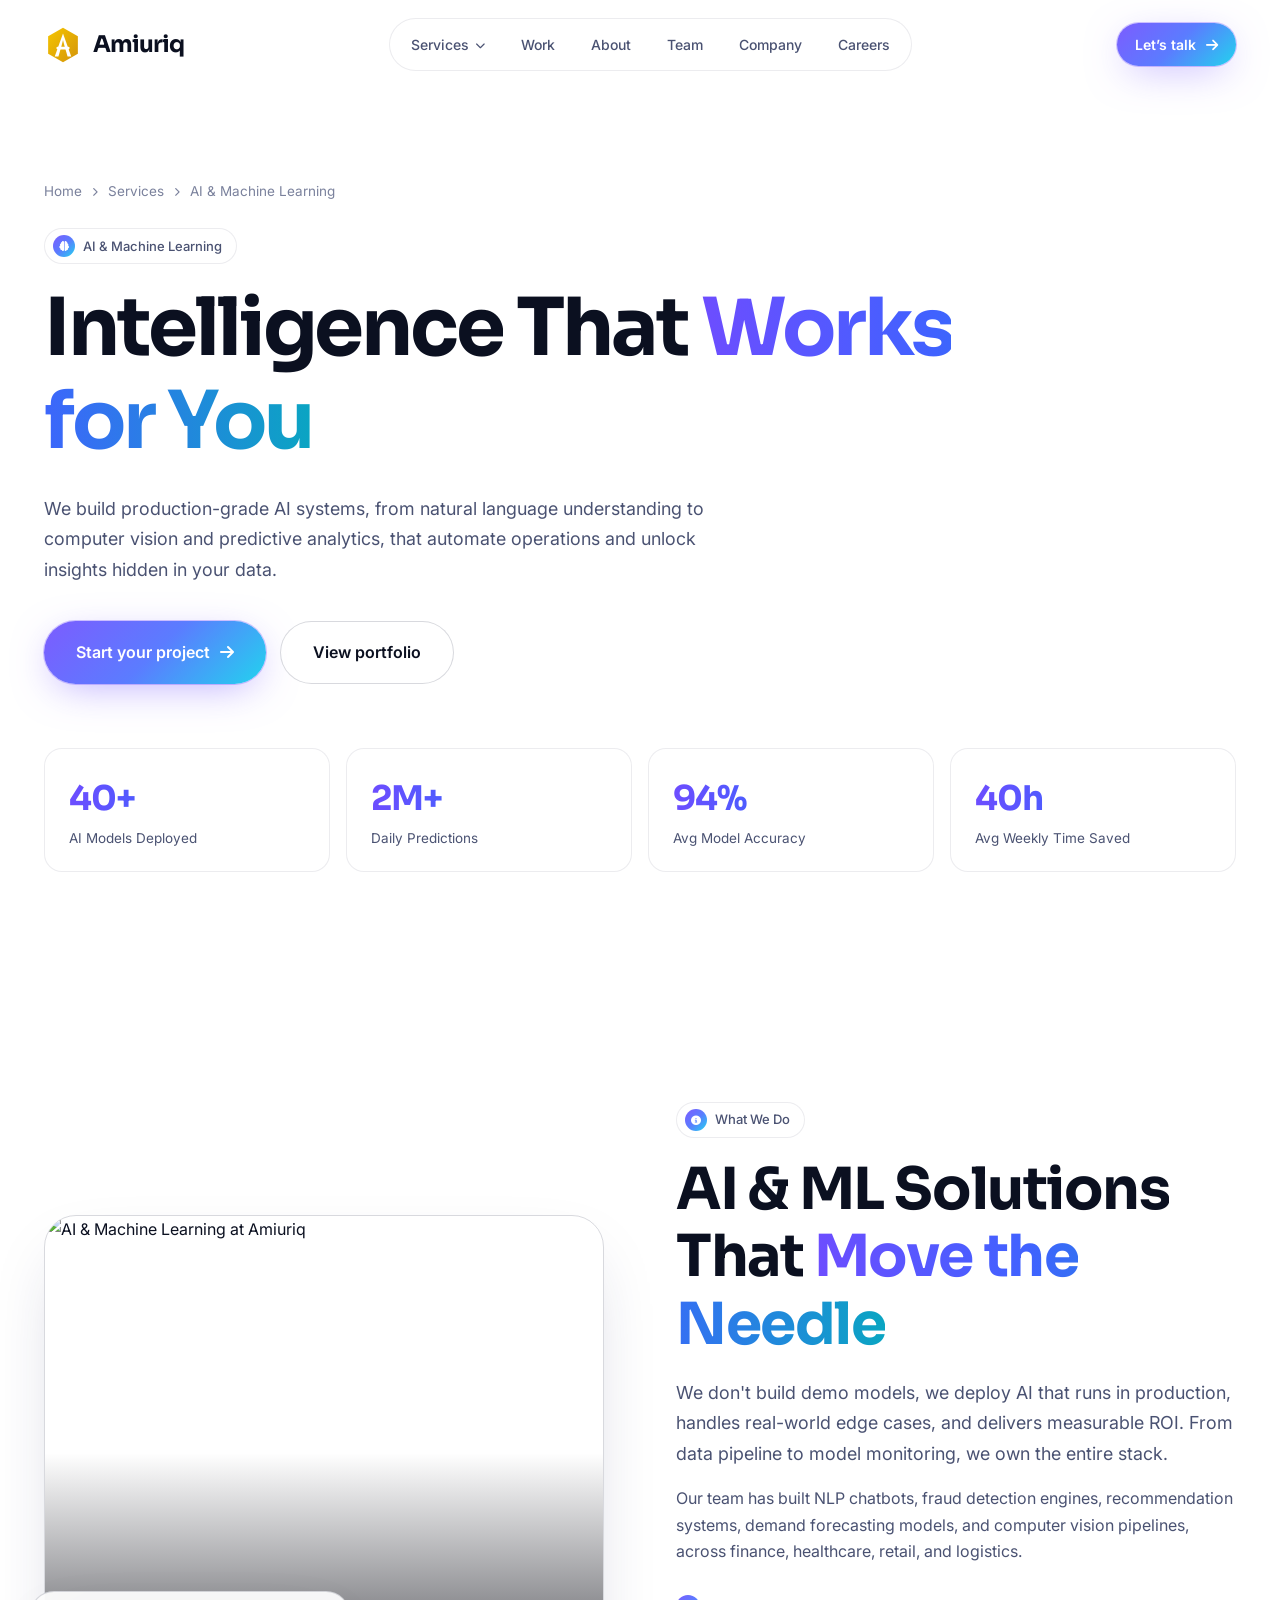
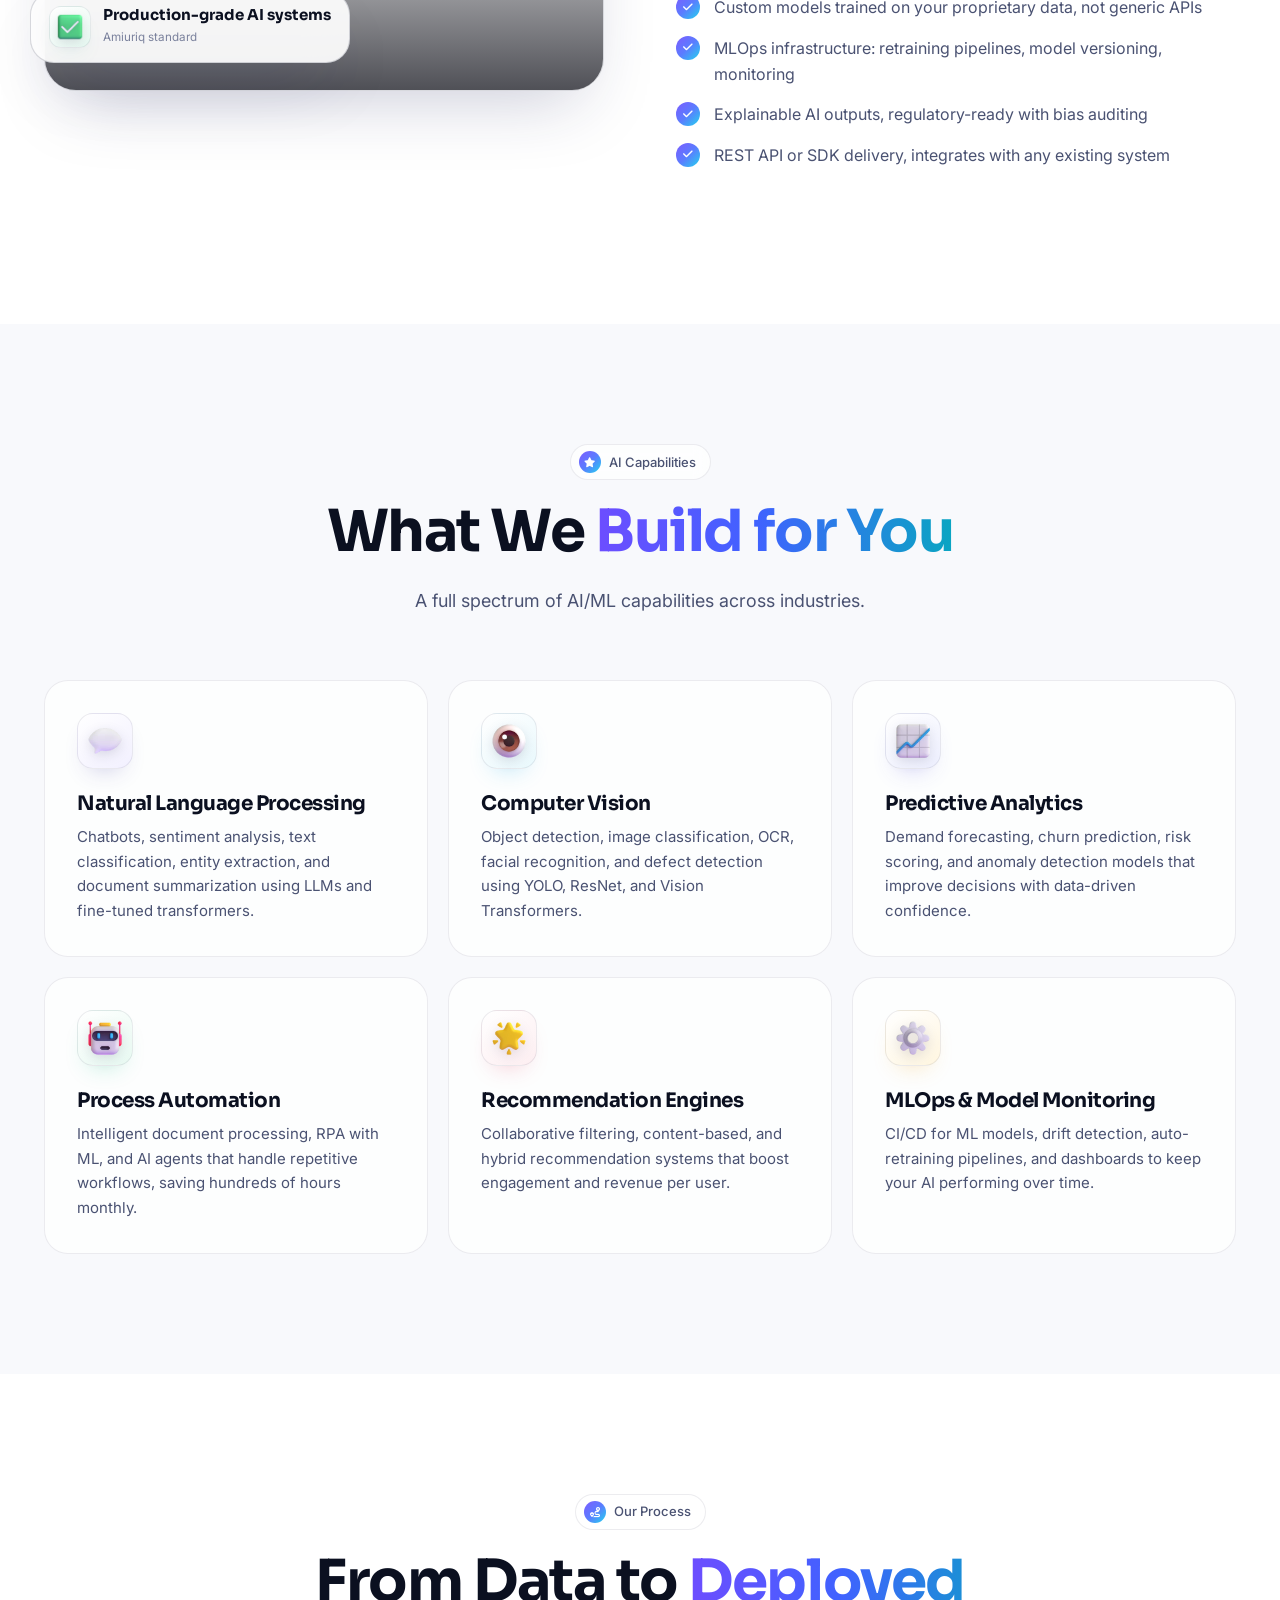
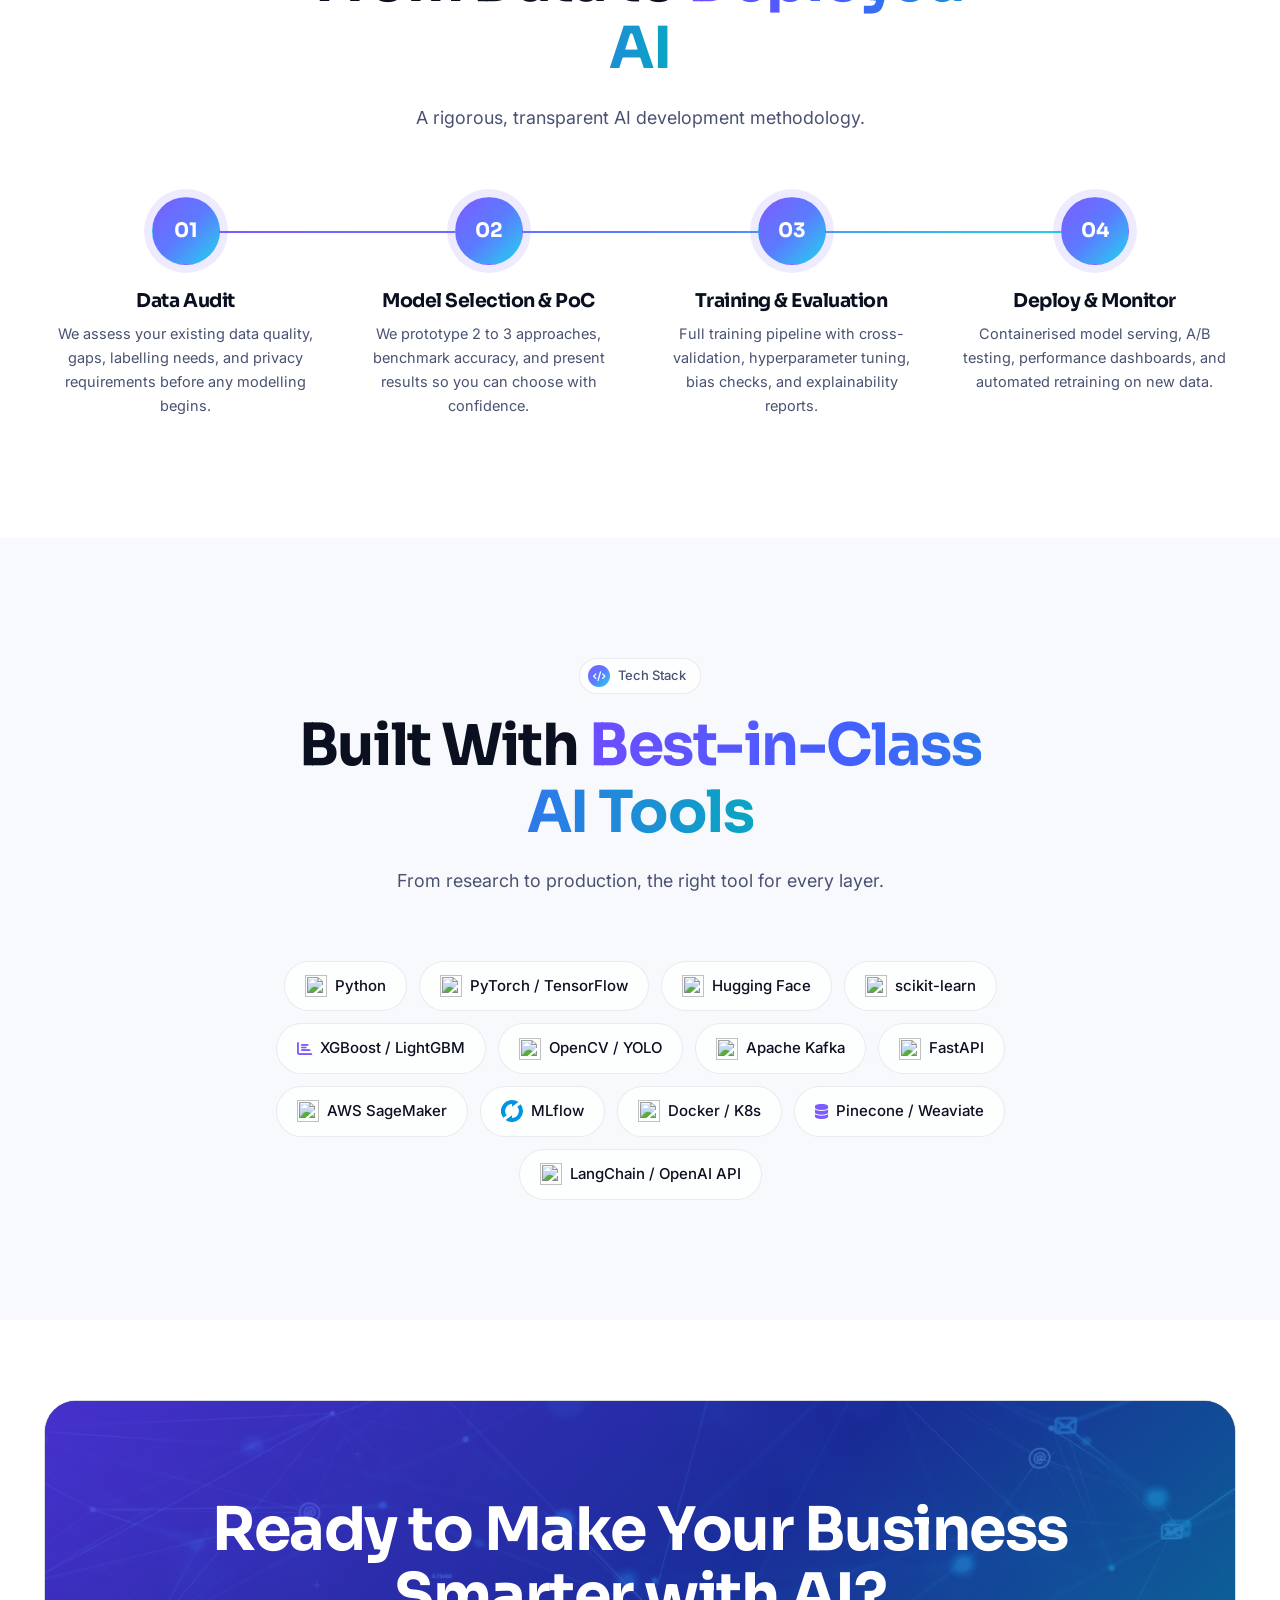
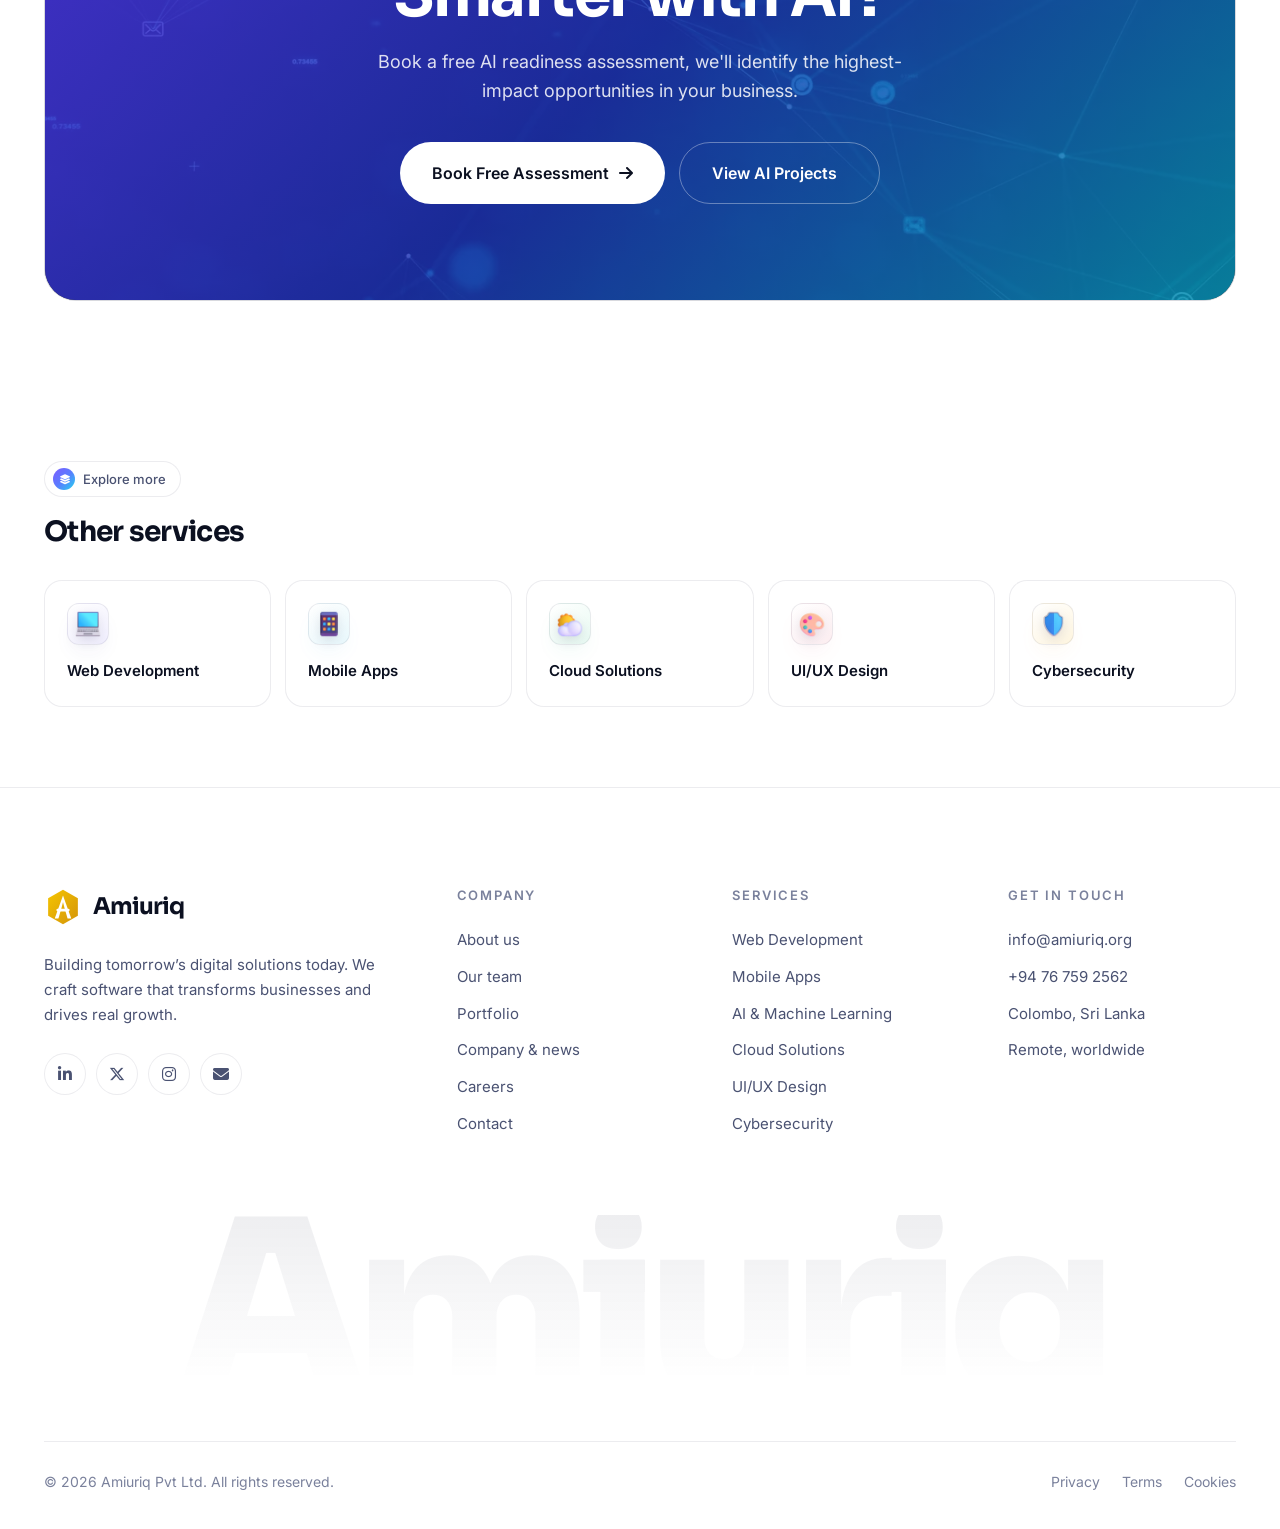
==== commit c9b73b78: "Use icons and logos from established sources - Service, feature, contact and careers icons: Fluent E" ====
--- a/ai-machine-learning.html
+++ b/ai-machine-learning.html
@@ -33,12 +33,12 @@
   <div class="container nav-inner">
     <a href="index.html" class="brand" aria-label="Amiuriq home">
       <img class="brand-mark" src="assets/img/brand/logo-mark.svg" alt="" width="38" height="38">
-      <span class="brand-word">amiuriq</span>
+      <span class="brand-word">Amiuriq</span>
     </a>
     <nav aria-label="Primary">
       <ul class="nav-links">
         <li class="has-mega"><button type="button" aria-haspopup="true" class="active">Services <i class="fas fa-chevron-down"></i></button>
-          <div class="mega"><a href="web-development.html"><span class="mi icon-tile " style="margin:0;width:40px;height:40px;font-size:15px;border-radius:12px"><i class="fas fa-code"></i></span><span><strong>Web Development</strong><span>High-performance web apps &amp; platforms</span></span></a><a href="mobile-app-development.html"><span class="mi icon-tile cyan" style="margin:0;width:40px;height:40px;font-size:15px;border-radius:12px"><i class="fas fa-mobile-screen-button"></i></span><span><strong>Mobile Apps</strong><span>Native &amp; cross-platform iOS / Android</span></span></a><a href="ai-machine-learning.html"><span class="mi icon-tile indigo" style="margin:0;width:40px;height:40px;font-size:15px;border-radius:12px"><i class="fas fa-brain"></i></span><span><strong>AI &amp; Machine Learning</strong><span>ML, NLP &amp; computer vision that delivers</span></span></a><a href="cloud-solutions.html"><span class="mi icon-tile mint" style="margin:0;width:40px;height:40px;font-size:15px;border-radius:12px"><i class="fas fa-cloud"></i></span><span><strong>Cloud Solutions</strong><span>AWS, GCP &amp; Azure, DevOps and CI/CD</span></span></a><a href="ui-ux-design.html"><span class="mi icon-tile rose" style="margin:0;width:40px;height:40px;font-size:15px;border-radius:12px"><i class="fas fa-pen-ruler"></i></span><span><strong>UI/UX Design</strong><span>Research-led, pixel-perfect interfaces</span></span></a><a href="cybersecurity.html"><span class="mi icon-tile amber" style="margin:0;width:40px;height:40px;font-size:15px;border-radius:12px"><i class="fas fa-shield-halved"></i></span><span><strong>Cybersecurity</strong><span>Audits, pentesting &amp; secure architecture</span></span></a></div>
+          <div class="mega"><a href="web-development.html"><span class="mi icon-tile " style="margin:0;width:40px;height:40px;font-size:15px;border-radius:12px"><img src="assets/img/icons/laptop.webp" alt="" width="64" height="64" loading="lazy" decoding="async"></span><span><strong>Web Development</strong><span>High-performance web apps &amp; platforms</span></span></a><a href="mobile-app-development.html"><span class="mi icon-tile cyan" style="margin:0;width:40px;height:40px;font-size:15px;border-radius:12px"><img src="assets/img/icons/mobile-phone.webp" alt="" width="64" height="64" loading="lazy" decoding="async"></span><span><strong>Mobile Apps</strong><span>Native &amp; cross-platform iOS / Android</span></span></a><a href="ai-machine-learning.html"><span class="mi icon-tile indigo" style="margin:0;width:40px;height:40px;font-size:15px;border-radius:12px"><img src="assets/img/icons/brain.webp" alt="" width="64" height="64" loading="lazy" decoding="async"></span><span><strong>AI &amp; Machine Learning</strong><span>ML, NLP &amp; computer vision that delivers</span></span></a><a href="cloud-solutions.html"><span class="mi icon-tile mint" style="margin:0;width:40px;height:40px;font-size:15px;border-radius:12px"><img src="assets/img/icons/sun-behind-cloud.webp" alt="" width="64" height="64" loading="lazy" decoding="async"></span><span><strong>Cloud Solutions</strong><span>AWS, GCP &amp; Azure, DevOps and CI/CD</span></span></a><a href="ui-ux-design.html"><span class="mi icon-tile rose" style="margin:0;width:40px;height:40px;font-size:15px;border-radius:12px"><img src="assets/img/icons/artist-palette.webp" alt="" width="64" height="64" loading="lazy" decoding="async"></span><span><strong>UI/UX Design</strong><span>Research-led, pixel-perfect interfaces</span></span></a><a href="cybersecurity.html"><span class="mi icon-tile amber" style="margin:0;width:40px;height:40px;font-size:15px;border-radius:12px"><img src="assets/img/icons/shield.webp" alt="" width="64" height="64" loading="lazy" decoding="async"></span><span><strong>Cybersecurity</strong><span>Audits, pentesting &amp; secure architecture</span></span></a></div>
         </li>
         <li><a href="index.html#work">Work</a></li>
         <li><a href="index.html#about">About</a></li>
@@ -80,7 +80,7 @@
   <div class="container split">
     <div class="reveal from-left" style="position:relative">
       <div class="media-frame"><img src="https://images.unsplash.com/photo-1620712943543-bcc4688e7485?w=800&amp;h=500&amp;fit=crop&amp;auto=format&amp;q=85" alt="AI &amp; Machine Learning at Amiuriq" loading="lazy"></div>
-      <div class="float-chip glass" style="left:-14px;bottom:28px"><span class="icon-tile mint" style="width:42px;height:42px;font-size:16px;margin:0;border-radius:12px"><i class="fas fa-circle-check"></i></span><span><strong style="font-size:15px">Production-grade AI systems</strong><small>Amiuriq standard</small></span></div>
+      <div class="float-chip glass" style="left:-14px;bottom:28px"><span class="icon-tile mint" style="width:42px;height:42px;font-size:16px;margin:0;border-radius:12px"><img src="assets/img/icons/check-mark-button.webp" alt="" width="64" height="64" loading="lazy" decoding="async"></span><span><strong style="font-size:15px">Production-grade AI systems</strong><small>Amiuriq standard</small></span></div>
     </div>
     <div>
       <span class="eyebrow reveal"><span class="dot"><i class="fas fa-circle-info"></i></span>What We Do</span>
@@ -98,7 +98,7 @@
       <h2 class="h2" data-split>What We <span class="grad-text">Build for You</span></h2>
       <p class="lead reveal">A full spectrum of AI/ML capabilities across industries.</p>
     </div>
-    <div class="feature-grid" data-stagger="0.07"><div class="card spotlight reveal"><span class="icon-tile "><i class="fas fa-comments"></i></span><h3>Natural Language Processing</h3><p>Chatbots, sentiment analysis, text classification, entity extraction, and document summarization using LLMs and fine-tuned transformers.</p></div><div class="card spotlight reveal"><span class="icon-tile cyan"><i class="fas fa-eye"></i></span><h3>Computer Vision</h3><p>Object detection, image classification, OCR, facial recognition, and defect detection using YOLO, ResNet, and Vision Transformers.</p></div><div class="card spotlight reveal"><span class="icon-tile indigo"><i class="fas fa-chart-line"></i></span><h3>Predictive Analytics</h3><p>Demand forecasting, churn prediction, risk scoring, and anomaly detection models that improve decisions with data-driven confidence.</p></div><div class="card spotlight reveal"><span class="icon-tile mint"><i class="fas fa-robot"></i></span><h3>Process Automation</h3><p>Intelligent document processing, RPA with ML, and AI agents that handle repetitive workflows, saving hundreds of hours monthly.</p></div><div class="card spotlight reveal"><span class="icon-tile rose"><i class="fas fa-star"></i></span><h3>Recommendation Engines</h3><p>Collaborative filtering, content-based, and hybrid recommendation systems that boost engagement and revenue per user.</p></div><div class="card spotlight reveal"><span class="icon-tile amber"><i class="fas fa-cogs"></i></span><h3>MLOps &amp; Model Monitoring</h3><p>CI/CD for ML models, drift detection, auto-retraining pipelines, and dashboards to keep your AI performing over time.</p></div></div>
+    <div class="feature-grid" data-stagger="0.07"><div class="card spotlight reveal"><span class="icon-tile "><img src="assets/img/icons/speech-balloon.webp" alt="" width="64" height="64" loading="lazy" decoding="async"></span><h3>Natural Language Processing</h3><p>Chatbots, sentiment analysis, text classification, entity extraction, and document summarization using LLMs and fine-tuned transformers.</p></div><div class="card spotlight reveal"><span class="icon-tile cyan"><img src="assets/img/icons/eye.webp" alt="" width="64" height="64" loading="lazy" decoding="async"></span><h3>Computer Vision</h3><p>Object detection, image classification, OCR, facial recognition, and defect detection using YOLO, ResNet, and Vision Transformers.</p></div><div class="card spotlight reveal"><span class="icon-tile indigo"><img src="assets/img/icons/chart-increasing.webp" alt="" width="64" height="64" loading="lazy" decoding="async"></span><h3>Predictive Analytics</h3><p>Demand forecasting, churn prediction, risk scoring, and anomaly detection models that improve decisions with data-driven confidence.</p></div><div class="card spotlight reveal"><span class="icon-tile mint"><img src="assets/img/icons/robot.webp" alt="" width="64" height="64" loading="lazy" decoding="async"></span><h3>Process Automation</h3><p>Intelligent document processing, RPA with ML, and AI agents that handle repetitive workflows, saving hundreds of hours monthly.</p></div><div class="card spotlight reveal"><span class="icon-tile rose"><img src="assets/img/icons/glowing-star.webp" alt="" width="64" height="64" loading="lazy" decoding="async"></span><h3>Recommendation Engines</h3><p>Collaborative filtering, content-based, and hybrid recommendation systems that boost engagement and revenue per user.</p></div><div class="card spotlight reveal"><span class="icon-tile amber"><img src="assets/img/icons/gear.webp" alt="" width="64" height="64" loading="lazy" decoding="async"></span><h3>MLOps &amp; Model Monitoring</h3><p>CI/CD for ML models, drift detection, auto-retraining pipelines, and dashboards to keep your AI performing over time.</p></div></div>
   </div>
 </section>
 
@@ -120,7 +120,7 @@
       <h2 class="h2" data-split>Built With <span class="grad-text">Best-in-Class AI Tools</span></h2>
       <p class="lead reveal">From research to production, the right tool for every layer.</p>
     </div>
-    <div class="tech-cloud" data-stagger="0.03"><span class="pill reveal"><i class="fab fa-python"></i>Python</span><span class="pill reveal"><i class="fas fa-fire"></i>PyTorch / TensorFlow</span><span class="pill reveal"><i class="fas fa-brain"></i>Hugging Face</span><span class="pill reveal"><i class="fas fa-flask"></i>scikit-learn</span><span class="pill reveal"><i class="fas fa-chart-bar"></i>XGBoost / LightGBM</span><span class="pill reveal"><i class="fas fa-eye"></i>OpenCV / YOLO</span><span class="pill reveal"><i class="fas fa-stream"></i>Apache Kafka</span><span class="pill reveal"><i class="fas fa-server"></i>FastAPI</span><span class="pill reveal"><i class="fab fa-aws"></i>AWS SageMaker</span><span class="pill reveal"><i class="fas fa-cube"></i>MLflow</span><span class="pill reveal"><i class="fab fa-docker"></i>Docker / K8s</span><span class="pill reveal"><i class="fas fa-database"></i>Pinecone / Weaviate</span><span class="pill reveal"><i class="fas fa-robot"></i>LangChain / OpenAI API</span></div>
+    <div class="tech-cloud" data-stagger="0.03"><span class="pill reveal"><img src="assets/img/tech/dev-python-original.svg" alt="" width="22" height="22" loading="lazy">Python</span><span class="pill reveal"><img src="assets/img/tech/dev-pytorch-original.svg" alt="" width="22" height="22" loading="lazy">PyTorch / TensorFlow</span><span class="pill reveal"><img src="assets/img/tech/si-huggingface.svg" alt="" width="22" height="22" loading="lazy">Hugging Face</span><span class="pill reveal"><img src="assets/img/tech/dev-scikitlearn-original.svg" alt="" width="22" height="22" loading="lazy">scikit-learn</span><span class="pill reveal"><i class="fas fa-chart-bar"></i>XGBoost / LightGBM</span><span class="pill reveal"><img src="assets/img/tech/dev-opencv-original.svg" alt="" width="22" height="22" loading="lazy">OpenCV / YOLO</span><span class="pill reveal"><img src="assets/img/tech/dev-apachekafka-original.svg" alt="" width="22" height="22" loading="lazy">Apache Kafka</span><span class="pill reveal"><img src="assets/img/tech/dev-fastapi-original.svg" alt="" width="22" height="22" loading="lazy">FastAPI</span><span class="pill reveal"><img src="assets/img/tech/dev-amazonwebservices-original-wordmark.svg" alt="" width="22" height="22" loading="lazy">AWS SageMaker</span><span class="pill reveal"><img src="assets/img/tech/si-mlflow.svg" alt="" width="22" height="22" loading="lazy">MLflow</span><span class="pill reveal"><img src="assets/img/tech/dev-docker-original.svg" alt="" width="22" height="22" loading="lazy">Docker / K8s</span><span class="pill reveal"><i class="fas fa-database"></i>Pinecone / Weaviate</span><span class="pill reveal"><img src="assets/img/tech/si-langchain.svg" alt="" width="22" height="22" loading="lazy">LangChain / OpenAI API</span></div>
   </div>
 </section>
 
@@ -138,7 +138,7 @@
 <section class="section-sm">
   <div class="container">
     <div class="section-head left reveal" style="margin-bottom:32px"><span class="eyebrow"><span class="dot"><i class="fas fa-layer-group"></i></span>Explore more</span><h2 class="h3">Other services</h2></div>
-    <div class="other-svcs" data-stagger="0.06"><a href="web-development.html" class="reveal"><span class="icon-tile "><i class="fas fa-code"></i></span>Web Development</a><a href="mobile-app-development.html" class="reveal"><span class="icon-tile cyan"><i class="fas fa-mobile-screen-button"></i></span>Mobile Apps</a><a href="cloud-solutions.html" class="reveal"><span class="icon-tile mint"><i class="fas fa-cloud"></i></span>Cloud Solutions</a><a href="ui-ux-design.html" class="reveal"><span class="icon-tile rose"><i class="fas fa-pen-ruler"></i></span>UI/UX Design</a><a href="cybersecurity.html" class="reveal"><span class="icon-tile amber"><i class="fas fa-shield-halved"></i></span>Cybersecurity</a></div>
+    <div class="other-svcs" data-stagger="0.06"><a href="web-development.html" class="reveal"><span class="icon-tile "><img src="assets/img/icons/laptop.webp" alt="" width="64" height="64" loading="lazy" decoding="async"></span>Web Development</a><a href="mobile-app-development.html" class="reveal"><span class="icon-tile cyan"><img src="assets/img/icons/mobile-phone.webp" alt="" width="64" height="64" loading="lazy" decoding="async"></span>Mobile Apps</a><a href="cloud-solutions.html" class="reveal"><span class="icon-tile mint"><img src="assets/img/icons/sun-behind-cloud.webp" alt="" width="64" height="64" loading="lazy" decoding="async"></span>Cloud Solutions</a><a href="ui-ux-design.html" class="reveal"><span class="icon-tile rose"><img src="assets/img/icons/artist-palette.webp" alt="" width="64" height="64" loading="lazy" decoding="async"></span>UI/UX Design</a><a href="cybersecurity.html" class="reveal"><span class="icon-tile amber"><img src="assets/img/icons/shield.webp" alt="" width="64" height="64" loading="lazy" decoding="async"></span>Cybersecurity</a></div>
   </div>
 </section>
 
@@ -147,7 +147,7 @@
   <div class="container">
     <div class="footer-top">
       <div class="footer-brand">
-        <a href="index.html" class="brand" aria-label="Amiuriq home"><img class="brand-mark" src="assets/img/brand/logo-mark.svg" alt="" width="38" height="38"><span class="brand-word">amiuriq</span></a>
+        <a href="index.html" class="brand" aria-label="Amiuriq home"><img class="brand-mark" src="assets/img/brand/logo-mark.svg" alt="" width="38" height="38"><span class="brand-word">Amiuriq</span></a>
         <p>Building tomorrow&rsquo;s digital solutions today. We craft software that transforms businesses and drives real growth.</p>
         <div class="socials-row">
           <a href="https://www.linkedin.com/company/amiuriq" target="_blank" rel="noopener" aria-label="LinkedIn"><i class="fab fa-linkedin-in"></i></a>
@@ -172,7 +172,7 @@
         <a href="index.html#contact">Remote, worldwide</a>
       </div>
     </div>
-    <div class="footer-word" aria-hidden="true">amiuriq</div>
+    <div class="footer-word" aria-hidden="true">Amiuriq</div>
     <div class="footer-bottom">
       <span>&copy; <span data-year>2026</span> Amiuriq Pvt Ltd. All rights reserved.</span>
       <nav aria-label="Legal"><a href="privacy-policy.html">Privacy</a><a href="terms-of-service.html">Terms</a><a href="cookie-policy.html">Cookies</a></nav>
--- a/assets/css/main.css
+++ b/assets/css/main.css
@@ -806,3 +806,14 @@
   .hero-trust { margin-top: 36px; }
   .hero-visual { height: 520px; }
 }
+
+/* 3D icons (Fluent Emoji, Microsoft, MIT) inside icon tiles */
+.icon-tile { background: linear-gradient(145deg, #ffffff, #f2f0ff); border: 1px solid var(--border); box-shadow: 0 12px 26px -16px rgba(60, 50, 160, 0.45); }
+.icon-tile.cyan { background: linear-gradient(145deg, #ffffff, #e9f9fd); box-shadow: 0 12px 26px -16px rgba(14, 165, 233, 0.45); }
+.icon-tile.mint { background: linear-gradient(145deg, #ffffff, #e8faf2); box-shadow: 0 12px 26px -16px rgba(16, 185, 129, 0.45); }
+.icon-tile.rose { background: linear-gradient(145deg, #ffffff, #fdeef1); box-shadow: 0 12px 26px -16px rgba(225, 29, 72, 0.4); }
+.icon-tile.amber { background: linear-gradient(145deg, #ffffff, #fff6e0); box-shadow: 0 12px 26px -16px rgba(245, 158, 11, 0.45); }
+.icon-tile.indigo { background: linear-gradient(145deg, #ffffff, #eef0ff); box-shadow: 0 12px 26px -16px rgba(79, 70, 229, 0.45); }
+.icon-tile img { width: 70%; height: 70%; object-fit: contain; filter: drop-shadow(0 4px 6px rgba(20, 20, 60, 0.12)); }
+.mega .mi img { width: 72%; height: 72%; }
+.tech-cloud .pill img { width: 22px; height: 22px; object-fit: contain; flex: none; }
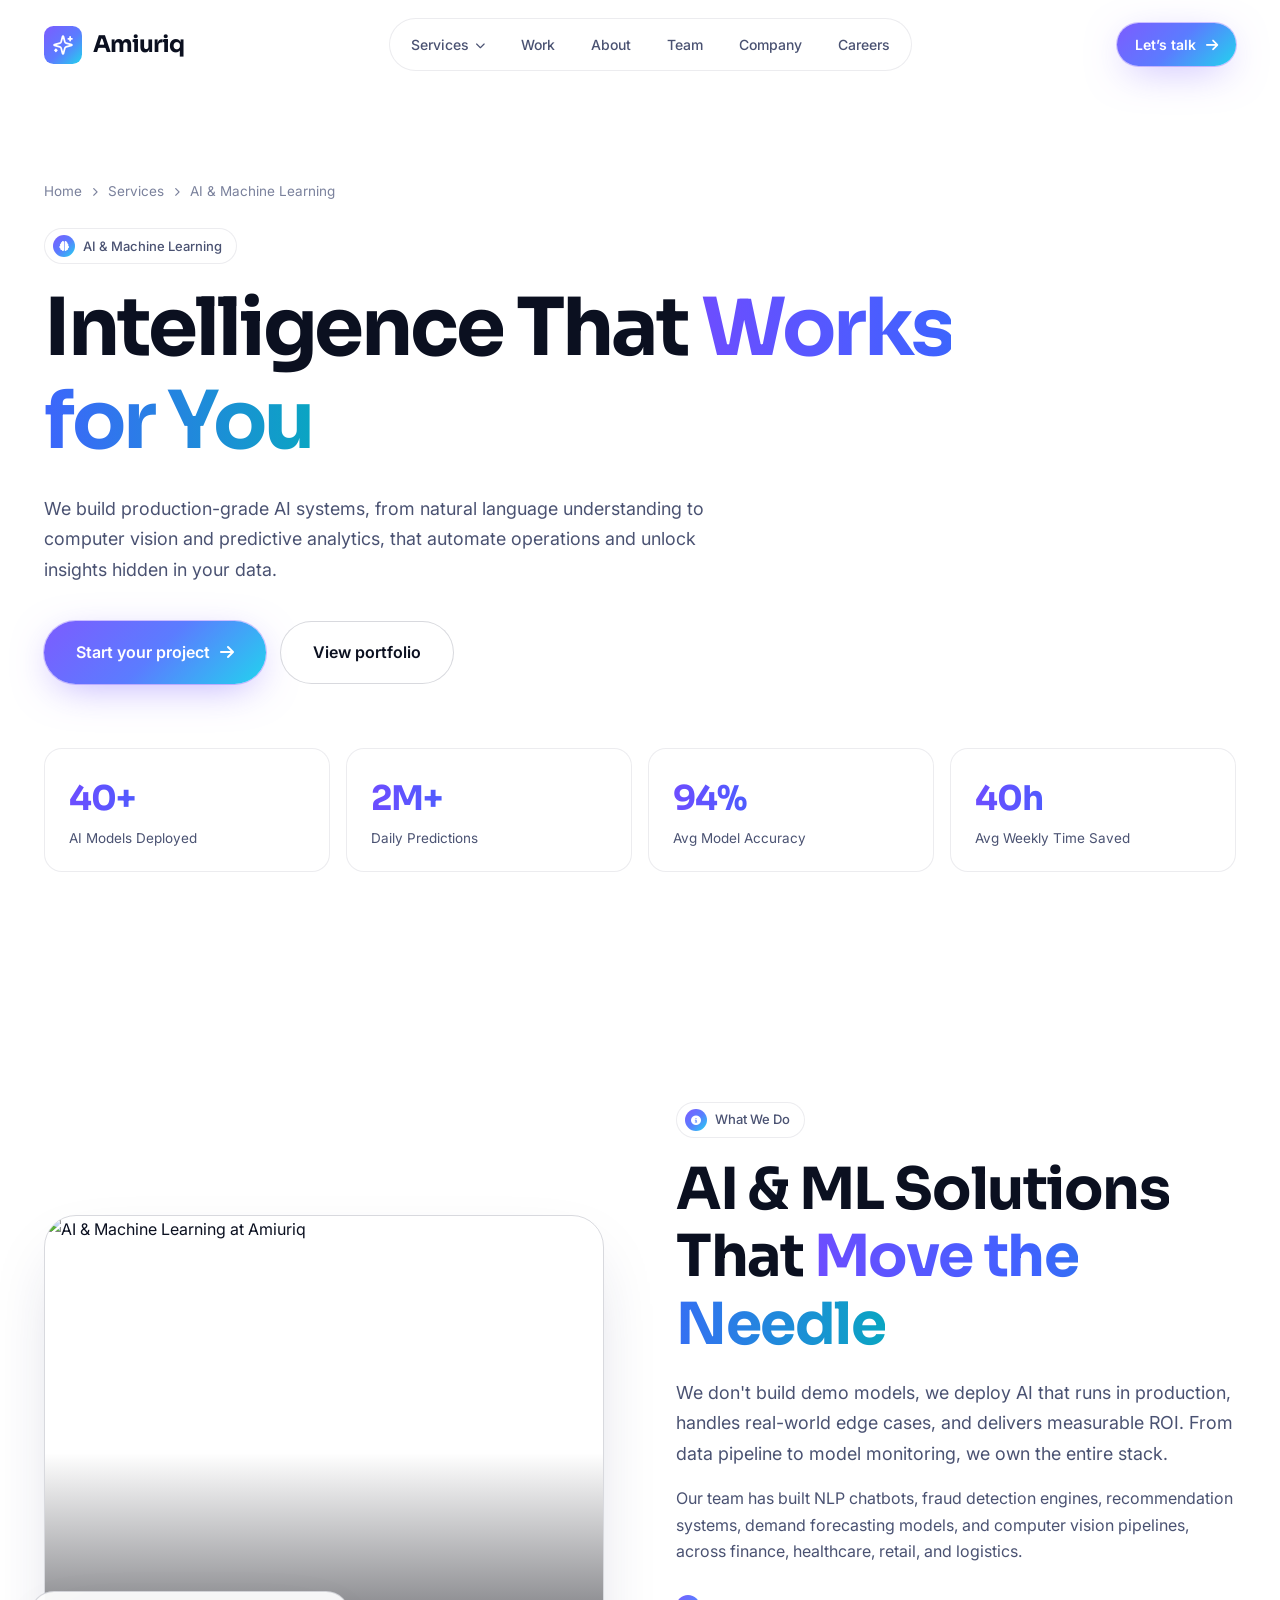
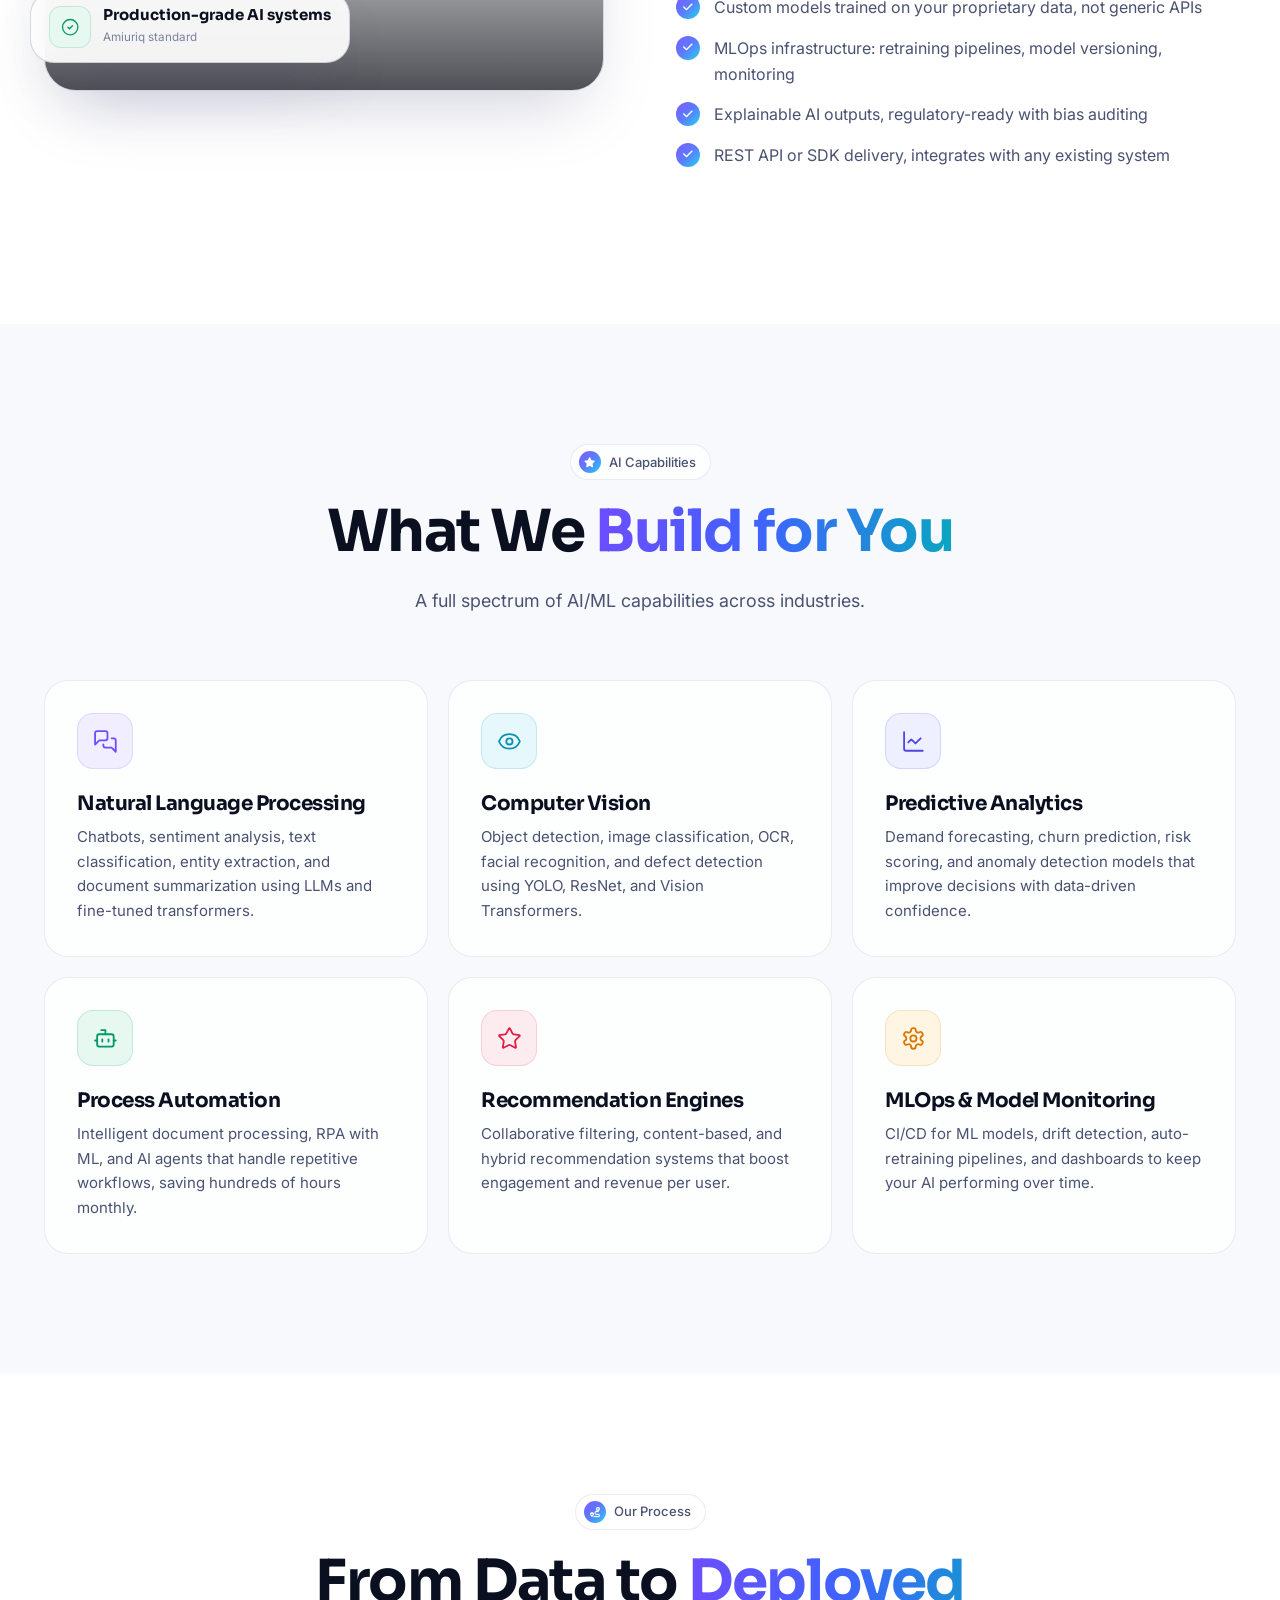
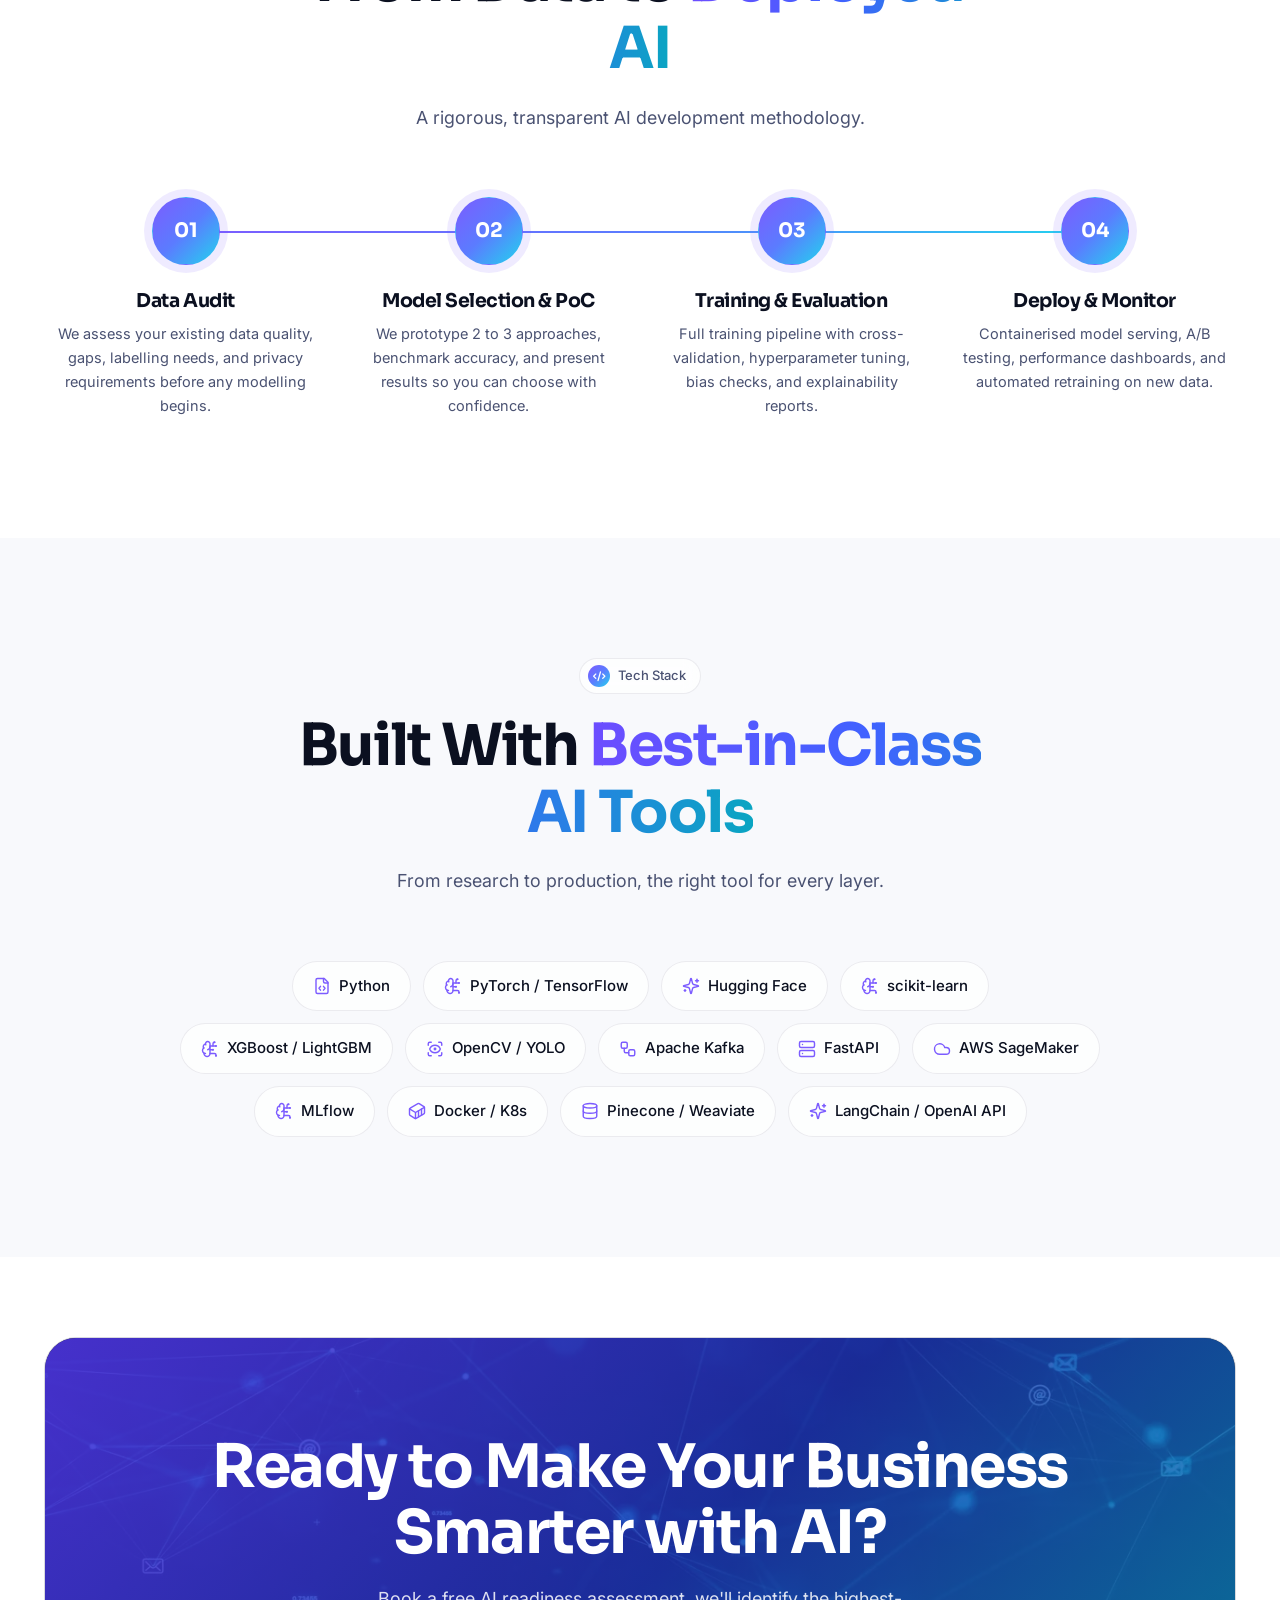
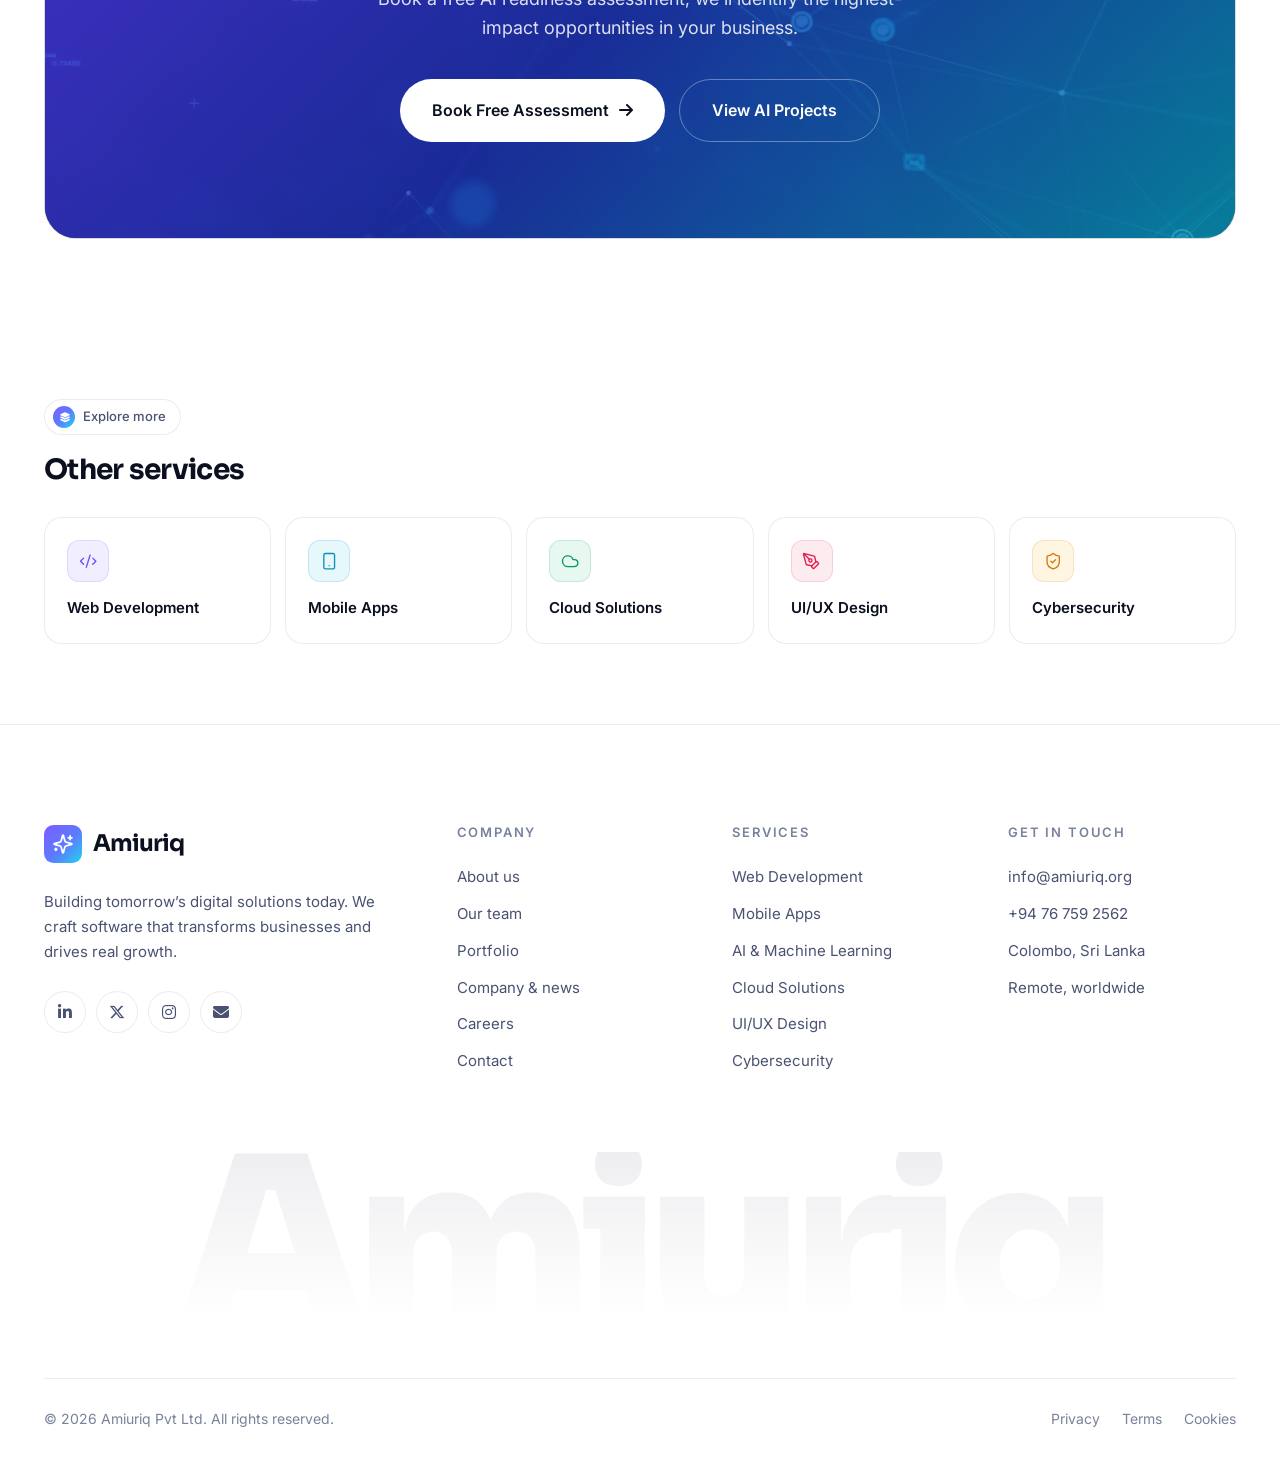
==== commit 276f54da: "Switch to Lucide line icons across the site - Card, feature, contact and careers icons: Lucide line " ====
--- a/ai-machine-learning.html
+++ b/ai-machine-learning.html
@@ -38,7 +38,7 @@
     <nav aria-label="Primary">
       <ul class="nav-links">
         <li class="has-mega"><button type="button" aria-haspopup="true" class="active">Services <i class="fas fa-chevron-down"></i></button>
-          <div class="mega"><a href="web-development.html"><span class="mi icon-tile " style="margin:0;width:40px;height:40px;font-size:15px;border-radius:12px"><img src="assets/img/icons/laptop.webp" alt="" width="64" height="64" loading="lazy" decoding="async"></span><span><strong>Web Development</strong><span>High-performance web apps &amp; platforms</span></span></a><a href="mobile-app-development.html"><span class="mi icon-tile cyan" style="margin:0;width:40px;height:40px;font-size:15px;border-radius:12px"><img src="assets/img/icons/mobile-phone.webp" alt="" width="64" height="64" loading="lazy" decoding="async"></span><span><strong>Mobile Apps</strong><span>Native &amp; cross-platform iOS / Android</span></span></a><a href="ai-machine-learning.html"><span class="mi icon-tile indigo" style="margin:0;width:40px;height:40px;font-size:15px;border-radius:12px"><img src="assets/img/icons/brain.webp" alt="" width="64" height="64" loading="lazy" decoding="async"></span><span><strong>AI &amp; Machine Learning</strong><span>ML, NLP &amp; computer vision that delivers</span></span></a><a href="cloud-solutions.html"><span class="mi icon-tile mint" style="margin:0;width:40px;height:40px;font-size:15px;border-radius:12px"><img src="assets/img/icons/sun-behind-cloud.webp" alt="" width="64" height="64" loading="lazy" decoding="async"></span><span><strong>Cloud Solutions</strong><span>AWS, GCP &amp; Azure, DevOps and CI/CD</span></span></a><a href="ui-ux-design.html"><span class="mi icon-tile rose" style="margin:0;width:40px;height:40px;font-size:15px;border-radius:12px"><img src="assets/img/icons/artist-palette.webp" alt="" width="64" height="64" loading="lazy" decoding="async"></span><span><strong>UI/UX Design</strong><span>Research-led, pixel-perfect interfaces</span></span></a><a href="cybersecurity.html"><span class="mi icon-tile amber" style="margin:0;width:40px;height:40px;font-size:15px;border-radius:12px"><img src="assets/img/icons/shield.webp" alt="" width="64" height="64" loading="lazy" decoding="async"></span><span><strong>Cybersecurity</strong><span>Audits, pentesting &amp; secure architecture</span></span></a></div>
+          <div class="mega"><a href="web-development.html"><span class="mi icon-tile " style="margin:0;width:40px;height:40px;font-size:15px;border-radius:12px"><svg class="lucide" aria-hidden="true" focusable="false" xmlns="http://www.w3.org/2000/svg" viewBox="0 0 24 24" fill="none" stroke="currentColor" stroke-width="2" stroke-linecap="round" stroke-linejoin="round" ><path d="m18 16 4-4-4-4" /><path d="m6 8-4 4 4 4" /><path d="m14.5 4-5 16" /></svg></span><span><strong>Web Development</strong><span>High-performance web apps &amp; platforms</span></span></a><a href="mobile-app-development.html"><span class="mi icon-tile cyan" style="margin:0;width:40px;height:40px;font-size:15px;border-radius:12px"><svg class="lucide" aria-hidden="true" focusable="false" xmlns="http://www.w3.org/2000/svg" viewBox="0 0 24 24" fill="none" stroke="currentColor" stroke-width="2" stroke-linecap="round" stroke-linejoin="round" ><rect width="14" height="20" x="5" y="2" rx="2" ry="2" /><path d="M12 18h.01" /></svg></span><span><strong>Mobile Apps</strong><span>Native &amp; cross-platform iOS / Android</span></span></a><a href="ai-machine-learning.html"><span class="mi icon-tile indigo" style="margin:0;width:40px;height:40px;font-size:15px;border-radius:12px"><svg class="lucide" aria-hidden="true" focusable="false" xmlns="http://www.w3.org/2000/svg" viewBox="0 0 24 24" fill="none" stroke="currentColor" stroke-width="2" stroke-linecap="round" stroke-linejoin="round" ><path d="M12 5a3 3 0 1 0-5.997.125 4 4 0 0 0-2.526 5.77 4 4 0 0 0 .556 6.588A4 4 0 1 0 12 18Z" /><path d="M9 13a4.5 4.5 0 0 0 3-4" /><path d="M6.003 5.125A3 3 0 0 0 6.401 6.5" /><path d="M3.477 10.896a4 4 0 0 1 .585-.396" /><path d="M6 18a4 4 0 0 1-1.967-.516" /><path d="M12 13h4" /><path d="M12 18h6a2 2 0 0 1 2 2v1" /><path d="M12 8h8" /><path d="M16 8V5a2 2 0 0 1 2-2" /><circle cx="16" cy="13" r=".5" /><circle cx="18" cy="3" r=".5" /><circle cx="20" cy="21" r=".5" /><circle cx="20" cy="8" r=".5" /></svg></span><span><strong>AI &amp; Machine Learning</strong><span>ML, NLP &amp; computer vision that delivers</span></span></a><a href="cloud-solutions.html"><span class="mi icon-tile mint" style="margin:0;width:40px;height:40px;font-size:15px;border-radius:12px"><svg class="lucide" aria-hidden="true" focusable="false" xmlns="http://www.w3.org/2000/svg" viewBox="0 0 24 24" fill="none" stroke="currentColor" stroke-width="2" stroke-linecap="round" stroke-linejoin="round" ><path d="M17.5 19H9a7 7 0 1 1 6.71-9h1.79a4.5 4.5 0 1 1 0 9Z" /></svg></span><span><strong>Cloud Solutions</strong><span>AWS, GCP &amp; Azure, DevOps and CI/CD</span></span></a><a href="ui-ux-design.html"><span class="mi icon-tile rose" style="margin:0;width:40px;height:40px;font-size:15px;border-radius:12px"><svg class="lucide" aria-hidden="true" focusable="false" xmlns="http://www.w3.org/2000/svg" viewBox="0 0 24 24" fill="none" stroke="currentColor" stroke-width="2" stroke-linecap="round" stroke-linejoin="round" ><path d="M15.707 21.293a1 1 0 0 1-1.414 0l-1.586-1.586a1 1 0 0 1 0-1.414l5.586-5.586a1 1 0 0 1 1.414 0l1.586 1.586a1 1 0 0 1 0 1.414z" /><path d="m18 13-1.375-6.874a1 1 0 0 0-.746-.776L3.235 2.028a1 1 0 0 0-1.207 1.207L5.35 15.879a1 1 0 0 0 .776.746L13 18" /><path d="m2.3 2.3 7.286 7.286" /><circle cx="11" cy="11" r="2" /></svg></span><span><strong>UI/UX Design</strong><span>Research-led, pixel-perfect interfaces</span></span></a><a href="cybersecurity.html"><span class="mi icon-tile amber" style="margin:0;width:40px;height:40px;font-size:15px;border-radius:12px"><svg class="lucide" aria-hidden="true" focusable="false" xmlns="http://www.w3.org/2000/svg" viewBox="0 0 24 24" fill="none" stroke="currentColor" stroke-width="2" stroke-linecap="round" stroke-linejoin="round" ><path d="M20 13c0 5-3.5 7.5-7.66 8.95a1 1 0 0 1-.67-.01C7.5 20.5 4 18 4 13V6a1 1 0 0 1 1-1c2 0 4.5-1.2 6.24-2.72a1.17 1.17 0 0 1 1.52 0C14.51 3.81 17 5 19 5a1 1 0 0 1 1 1z" /><path d="m9 12 2 2 4-4" /></svg></span><span><strong>Cybersecurity</strong><span>Audits, pentesting &amp; secure architecture</span></span></a></div>
         </li>
         <li><a href="index.html#work">Work</a></li>
         <li><a href="index.html#about">About</a></li>
@@ -80,7 +80,7 @@
   <div class="container split">
     <div class="reveal from-left" style="position:relative">
       <div class="media-frame"><img src="https://images.unsplash.com/photo-1620712943543-bcc4688e7485?w=800&amp;h=500&amp;fit=crop&amp;auto=format&amp;q=85" alt="AI &amp; Machine Learning at Amiuriq" loading="lazy"></div>
-      <div class="float-chip glass" style="left:-14px;bottom:28px"><span class="icon-tile mint" style="width:42px;height:42px;font-size:16px;margin:0;border-radius:12px"><img src="assets/img/icons/check-mark-button.webp" alt="" width="64" height="64" loading="lazy" decoding="async"></span><span><strong style="font-size:15px">Production-grade AI systems</strong><small>Amiuriq standard</small></span></div>
+      <div class="float-chip glass" style="left:-14px;bottom:28px"><span class="icon-tile mint" style="width:42px;height:42px;font-size:16px;margin:0;border-radius:12px"><svg class="lucide" aria-hidden="true" focusable="false" xmlns="http://www.w3.org/2000/svg" viewBox="0 0 24 24" fill="none" stroke="currentColor" stroke-width="2" stroke-linecap="round" stroke-linejoin="round" ><circle cx="12" cy="12" r="10" /><path d="m9 12 2 2 4-4" /></svg></span><span><strong style="font-size:15px">Production-grade AI systems</strong><small>Amiuriq standard</small></span></div>
     </div>
     <div>
       <span class="eyebrow reveal"><span class="dot"><i class="fas fa-circle-info"></i></span>What We Do</span>
@@ -98,7 +98,7 @@
       <h2 class="h2" data-split>What We <span class="grad-text">Build for You</span></h2>
       <p class="lead reveal">A full spectrum of AI/ML capabilities across industries.</p>
     </div>
-    <div class="feature-grid" data-stagger="0.07"><div class="card spotlight reveal"><span class="icon-tile "><img src="assets/img/icons/speech-balloon.webp" alt="" width="64" height="64" loading="lazy" decoding="async"></span><h3>Natural Language Processing</h3><p>Chatbots, sentiment analysis, text classification, entity extraction, and document summarization using LLMs and fine-tuned transformers.</p></div><div class="card spotlight reveal"><span class="icon-tile cyan"><img src="assets/img/icons/eye.webp" alt="" width="64" height="64" loading="lazy" decoding="async"></span><h3>Computer Vision</h3><p>Object detection, image classification, OCR, facial recognition, and defect detection using YOLO, ResNet, and Vision Transformers.</p></div><div class="card spotlight reveal"><span class="icon-tile indigo"><img src="assets/img/icons/chart-increasing.webp" alt="" width="64" height="64" loading="lazy" decoding="async"></span><h3>Predictive Analytics</h3><p>Demand forecasting, churn prediction, risk scoring, and anomaly detection models that improve decisions with data-driven confidence.</p></div><div class="card spotlight reveal"><span class="icon-tile mint"><img src="assets/img/icons/robot.webp" alt="" width="64" height="64" loading="lazy" decoding="async"></span><h3>Process Automation</h3><p>Intelligent document processing, RPA with ML, and AI agents that handle repetitive workflows, saving hundreds of hours monthly.</p></div><div class="card spotlight reveal"><span class="icon-tile rose"><img src="assets/img/icons/glowing-star.webp" alt="" width="64" height="64" loading="lazy" decoding="async"></span><h3>Recommendation Engines</h3><p>Collaborative filtering, content-based, and hybrid recommendation systems that boost engagement and revenue per user.</p></div><div class="card spotlight reveal"><span class="icon-tile amber"><img src="assets/img/icons/gear.webp" alt="" width="64" height="64" loading="lazy" decoding="async"></span><h3>MLOps &amp; Model Monitoring</h3><p>CI/CD for ML models, drift detection, auto-retraining pipelines, and dashboards to keep your AI performing over time.</p></div></div>
+    <div class="feature-grid" data-stagger="0.07"><div class="card spotlight reveal"><span class="icon-tile "><svg class="lucide" aria-hidden="true" focusable="false" xmlns="http://www.w3.org/2000/svg" viewBox="0 0 24 24" fill="none" stroke="currentColor" stroke-width="2" stroke-linecap="round" stroke-linejoin="round" ><path d="M14 9a2 2 0 0 1-2 2H6l-4 4V4a2 2 0 0 1 2-2h8a2 2 0 0 1 2 2z" /><path d="M18 9h2a2 2 0 0 1 2 2v11l-4-4h-6a2 2 0 0 1-2-2v-1" /></svg></span><h3>Natural Language Processing</h3><p>Chatbots, sentiment analysis, text classification, entity extraction, and document summarization using LLMs and fine-tuned transformers.</p></div><div class="card spotlight reveal"><span class="icon-tile cyan"><svg class="lucide" aria-hidden="true" focusable="false" xmlns="http://www.w3.org/2000/svg" viewBox="0 0 24 24" fill="none" stroke="currentColor" stroke-width="2" stroke-linecap="round" stroke-linejoin="round" ><path d="M2.062 12.348a1 1 0 0 1 0-.696 10.75 10.75 0 0 1 19.876 0 1 1 0 0 1 0 .696 10.75 10.75 0 0 1-19.876 0" /><circle cx="12" cy="12" r="3" /></svg></span><h3>Computer Vision</h3><p>Object detection, image classification, OCR, facial recognition, and defect detection using YOLO, ResNet, and Vision Transformers.</p></div><div class="card spotlight reveal"><span class="icon-tile indigo"><svg class="lucide" aria-hidden="true" focusable="false" xmlns="http://www.w3.org/2000/svg" viewBox="0 0 24 24" fill="none" stroke="currentColor" stroke-width="2" stroke-linecap="round" stroke-linejoin="round" ><path d="M3 3v16a2 2 0 0 0 2 2h16" /><path d="m19 9-5 5-4-4-3 3" /></svg></span><h3>Predictive Analytics</h3><p>Demand forecasting, churn prediction, risk scoring, and anomaly detection models that improve decisions with data-driven confidence.</p></div><div class="card spotlight reveal"><span class="icon-tile mint"><svg class="lucide" aria-hidden="true" focusable="false" xmlns="http://www.w3.org/2000/svg" viewBox="0 0 24 24" fill="none" stroke="currentColor" stroke-width="2" stroke-linecap="round" stroke-linejoin="round" ><path d="M12 8V4H8" /><rect width="16" height="12" x="4" y="8" rx="2" /><path d="M2 14h2" /><path d="M20 14h2" /><path d="M15 13v2" /><path d="M9 13v2" /></svg></span><h3>Process Automation</h3><p>Intelligent document processing, RPA with ML, and AI agents that handle repetitive workflows, saving hundreds of hours monthly.</p></div><div class="card spotlight reveal"><span class="icon-tile rose"><svg class="lucide" aria-hidden="true" focusable="false" xmlns="http://www.w3.org/2000/svg" viewBox="0 0 24 24" fill="none" stroke="currentColor" stroke-width="2" stroke-linecap="round" stroke-linejoin="round" ><path d="M11.525 2.295a.53.53 0 0 1 .95 0l2.31 4.679a2.123 2.123 0 0 0 1.595 1.16l5.166.756a.53.53 0 0 1 .294.904l-3.736 3.638a2.123 2.123 0 0 0-.611 1.878l.882 5.14a.53.53 0 0 1-.771.56l-4.618-2.428a2.122 2.122 0 0 0-1.973 0L6.396 21.01a.53.53 0 0 1-.77-.56l.881-5.139a2.122 2.122 0 0 0-.611-1.879L2.16 9.795a.53.53 0 0 1 .294-.906l5.165-.755a2.122 2.122 0 0 0 1.597-1.16z" /></svg></span><h3>Recommendation Engines</h3><p>Collaborative filtering, content-based, and hybrid recommendation systems that boost engagement and revenue per user.</p></div><div class="card spotlight reveal"><span class="icon-tile amber"><svg class="lucide" aria-hidden="true" focusable="false" xmlns="http://www.w3.org/2000/svg" viewBox="0 0 24 24" fill="none" stroke="currentColor" stroke-width="2" stroke-linecap="round" stroke-linejoin="round" ><path d="M12.22 2h-.44a2 2 0 0 0-2 2v.18a2 2 0 0 1-1 1.73l-.43.25a2 2 0 0 1-2 0l-.15-.08a2 2 0 0 0-2.73.73l-.22.38a2 2 0 0 0 .73 2.73l.15.1a2 2 0 0 1 1 1.72v.51a2 2 0 0 1-1 1.74l-.15.09a2 2 0 0 0-.73 2.73l.22.38a2 2 0 0 0 2.73.73l.15-.08a2 2 0 0 1 2 0l.43.25a2 2 0 0 1 1 1.73V20a2 2 0 0 0 2 2h.44a2 2 0 0 0 2-2v-.18a2 2 0 0 1 1-1.73l.43-.25a2 2 0 0 1 2 0l.15.08a2 2 0 0 0 2.73-.73l.22-.39a2 2 0 0 0-.73-2.73l-.15-.08a2 2 0 0 1-1-1.74v-.5a2 2 0 0 1 1-1.74l.15-.09a2 2 0 0 0 .73-2.73l-.22-.38a2 2 0 0 0-2.73-.73l-.15.08a2 2 0 0 1-2 0l-.43-.25a2 2 0 0 1-1-1.73V4a2 2 0 0 0-2-2z" /><circle cx="12" cy="12" r="3" /></svg></span><h3>MLOps &amp; Model Monitoring</h3><p>CI/CD for ML models, drift detection, auto-retraining pipelines, and dashboards to keep your AI performing over time.</p></div></div>
   </div>
 </section>
 
@@ -120,7 +120,7 @@
       <h2 class="h2" data-split>Built With <span class="grad-text">Best-in-Class AI Tools</span></h2>
       <p class="lead reveal">From research to production, the right tool for every layer.</p>
     </div>
-    <div class="tech-cloud" data-stagger="0.03"><span class="pill reveal"><img src="assets/img/tech/dev-python-original.svg" alt="" width="22" height="22" loading="lazy">Python</span><span class="pill reveal"><img src="assets/img/tech/dev-pytorch-original.svg" alt="" width="22" height="22" loading="lazy">PyTorch / TensorFlow</span><span class="pill reveal"><img src="assets/img/tech/si-huggingface.svg" alt="" width="22" height="22" loading="lazy">Hugging Face</span><span class="pill reveal"><img src="assets/img/tech/dev-scikitlearn-original.svg" alt="" width="22" height="22" loading="lazy">scikit-learn</span><span class="pill reveal"><i class="fas fa-chart-bar"></i>XGBoost / LightGBM</span><span class="pill reveal"><img src="assets/img/tech/dev-opencv-original.svg" alt="" width="22" height="22" loading="lazy">OpenCV / YOLO</span><span class="pill reveal"><img src="assets/img/tech/dev-apachekafka-original.svg" alt="" width="22" height="22" loading="lazy">Apache Kafka</span><span class="pill reveal"><img src="assets/img/tech/dev-fastapi-original.svg" alt="" width="22" height="22" loading="lazy">FastAPI</span><span class="pill reveal"><img src="assets/img/tech/dev-amazonwebservices-original-wordmark.svg" alt="" width="22" height="22" loading="lazy">AWS SageMaker</span><span class="pill reveal"><img src="assets/img/tech/si-mlflow.svg" alt="" width="22" height="22" loading="lazy">MLflow</span><span class="pill reveal"><img src="assets/img/tech/dev-docker-original.svg" alt="" width="22" height="22" loading="lazy">Docker / K8s</span><span class="pill reveal"><i class="fas fa-database"></i>Pinecone / Weaviate</span><span class="pill reveal"><img src="assets/img/tech/si-langchain.svg" alt="" width="22" height="22" loading="lazy">LangChain / OpenAI API</span></div>
+    <div class="tech-cloud" data-stagger="0.03"><span class="pill reveal"><svg class="lucide" aria-hidden="true" focusable="false" xmlns="http://www.w3.org/2000/svg" viewBox="0 0 24 24" fill="none" stroke="currentColor" stroke-width="2" stroke-linecap="round" stroke-linejoin="round" ><path d="M10 12.5 8 15l2 2.5" /><path d="m14 12.5 2 2.5-2 2.5" /><path d="M14 2v4a2 2 0 0 0 2 2h4" /><path d="M15 2H6a2 2 0 0 0-2 2v16a2 2 0 0 0 2 2h12a2 2 0 0 0 2-2V7z" /></svg>Python</span><span class="pill reveal"><svg class="lucide" aria-hidden="true" focusable="false" xmlns="http://www.w3.org/2000/svg" viewBox="0 0 24 24" fill="none" stroke="currentColor" stroke-width="2" stroke-linecap="round" stroke-linejoin="round" ><path d="M12 5a3 3 0 1 0-5.997.125 4 4 0 0 0-2.526 5.77 4 4 0 0 0 .556 6.588A4 4 0 1 0 12 18Z" /><path d="M9 13a4.5 4.5 0 0 0 3-4" /><path d="M6.003 5.125A3 3 0 0 0 6.401 6.5" /><path d="M3.477 10.896a4 4 0 0 1 .585-.396" /><path d="M6 18a4 4 0 0 1-1.967-.516" /><path d="M12 13h4" /><path d="M12 18h6a2 2 0 0 1 2 2v1" /><path d="M12 8h8" /><path d="M16 8V5a2 2 0 0 1 2-2" /><circle cx="16" cy="13" r=".5" /><circle cx="18" cy="3" r=".5" /><circle cx="20" cy="21" r=".5" /><circle cx="20" cy="8" r=".5" /></svg>PyTorch / TensorFlow</span><span class="pill reveal"><svg class="lucide" aria-hidden="true" focusable="false" xmlns="http://www.w3.org/2000/svg" viewBox="0 0 24 24" fill="none" stroke="currentColor" stroke-width="2" stroke-linecap="round" stroke-linejoin="round" ><path d="M9.937 15.5A2 2 0 0 0 8.5 14.063l-6.135-1.582a.5.5 0 0 1 0-.962L8.5 9.936A2 2 0 0 0 9.937 8.5l1.582-6.135a.5.5 0 0 1 .963 0L14.063 8.5A2 2 0 0 0 15.5 9.937l6.135 1.581a.5.5 0 0 1 0 .964L15.5 14.063a2 2 0 0 0-1.437 1.437l-1.582 6.135a.5.5 0 0 1-.963 0z" /><path d="M20 3v4" /><path d="M22 5h-4" /><path d="M4 17v2" /><path d="M5 18H3" /></svg>Hugging Face</span><span class="pill reveal"><svg class="lucide" aria-hidden="true" focusable="false" xmlns="http://www.w3.org/2000/svg" viewBox="0 0 24 24" fill="none" stroke="currentColor" stroke-width="2" stroke-linecap="round" stroke-linejoin="round" ><path d="M12 5a3 3 0 1 0-5.997.125 4 4 0 0 0-2.526 5.77 4 4 0 0 0 .556 6.588A4 4 0 1 0 12 18Z" /><path d="M9 13a4.5 4.5 0 0 0 3-4" /><path d="M6.003 5.125A3 3 0 0 0 6.401 6.5" /><path d="M3.477 10.896a4 4 0 0 1 .585-.396" /><path d="M6 18a4 4 0 0 1-1.967-.516" /><path d="M12 13h4" /><path d="M12 18h6a2 2 0 0 1 2 2v1" /><path d="M12 8h8" /><path d="M16 8V5a2 2 0 0 1 2-2" /><circle cx="16" cy="13" r=".5" /><circle cx="18" cy="3" r=".5" /><circle cx="20" cy="21" r=".5" /><circle cx="20" cy="8" r=".5" /></svg>scikit-learn</span><span class="pill reveal"><svg class="lucide" aria-hidden="true" focusable="false" xmlns="http://www.w3.org/2000/svg" viewBox="0 0 24 24" fill="none" stroke="currentColor" stroke-width="2" stroke-linecap="round" stroke-linejoin="round" ><path d="M12 5a3 3 0 1 0-5.997.125 4 4 0 0 0-2.526 5.77 4 4 0 0 0 .556 6.588A4 4 0 1 0 12 18Z" /><path d="M9 13a4.5 4.5 0 0 0 3-4" /><path d="M6.003 5.125A3 3 0 0 0 6.401 6.5" /><path d="M3.477 10.896a4 4 0 0 1 .585-.396" /><path d="M6 18a4 4 0 0 1-1.967-.516" /><path d="M12 13h4" /><path d="M12 18h6a2 2 0 0 1 2 2v1" /><path d="M12 8h8" /><path d="M16 8V5a2 2 0 0 1 2-2" /><circle cx="16" cy="13" r=".5" /><circle cx="18" cy="3" r=".5" /><circle cx="20" cy="21" r=".5" /><circle cx="20" cy="8" r=".5" /></svg>XGBoost / LightGBM</span><span class="pill reveal"><svg class="lucide" aria-hidden="true" focusable="false" xmlns="http://www.w3.org/2000/svg" viewBox="0 0 24 24" fill="none" stroke="currentColor" stroke-width="2" stroke-linecap="round" stroke-linejoin="round" ><path d="M3 7V5a2 2 0 0 1 2-2h2" /><path d="M17 3h2a2 2 0 0 1 2 2v2" /><path d="M21 17v2a2 2 0 0 1-2 2h-2" /><path d="M7 21H5a2 2 0 0 1-2-2v-2" /><circle cx="12" cy="12" r="1" /><path d="M18.944 12.33a1 1 0 0 0 0-.66 7.5 7.5 0 0 0-13.888 0 1 1 0 0 0 0 .66 7.5 7.5 0 0 0 13.888 0" /></svg>OpenCV / YOLO</span><span class="pill reveal"><svg class="lucide" aria-hidden="true" focusable="false" xmlns="http://www.w3.org/2000/svg" viewBox="0 0 24 24" fill="none" stroke="currentColor" stroke-width="2" stroke-linecap="round" stroke-linejoin="round" ><rect width="8" height="8" x="3" y="3" rx="2" /><path d="M7 11v4a2 2 0 0 0 2 2h4" /><rect width="8" height="8" x="13" y="13" rx="2" /></svg>Apache Kafka</span><span class="pill reveal"><svg class="lucide" aria-hidden="true" focusable="false" xmlns="http://www.w3.org/2000/svg" viewBox="0 0 24 24" fill="none" stroke="currentColor" stroke-width="2" stroke-linecap="round" stroke-linejoin="round" ><rect width="20" height="8" x="2" y="2" rx="2" ry="2" /><rect width="20" height="8" x="2" y="14" rx="2" ry="2" /><line x1="6" x2="6.01" y1="6" y2="6" /><line x1="6" x2="6.01" y1="18" y2="18" /></svg>FastAPI</span><span class="pill reveal"><svg class="lucide" aria-hidden="true" focusable="false" xmlns="http://www.w3.org/2000/svg" viewBox="0 0 24 24" fill="none" stroke="currentColor" stroke-width="2" stroke-linecap="round" stroke-linejoin="round" ><path d="M17.5 19H9a7 7 0 1 1 6.71-9h1.79a4.5 4.5 0 1 1 0 9Z" /></svg>AWS SageMaker</span><span class="pill reveal"><svg class="lucide" aria-hidden="true" focusable="false" xmlns="http://www.w3.org/2000/svg" viewBox="0 0 24 24" fill="none" stroke="currentColor" stroke-width="2" stroke-linecap="round" stroke-linejoin="round" ><path d="M12 5a3 3 0 1 0-5.997.125 4 4 0 0 0-2.526 5.77 4 4 0 0 0 .556 6.588A4 4 0 1 0 12 18Z" /><path d="M9 13a4.5 4.5 0 0 0 3-4" /><path d="M6.003 5.125A3 3 0 0 0 6.401 6.5" /><path d="M3.477 10.896a4 4 0 0 1 .585-.396" /><path d="M6 18a4 4 0 0 1-1.967-.516" /><path d="M12 13h4" /><path d="M12 18h6a2 2 0 0 1 2 2v1" /><path d="M12 8h8" /><path d="M16 8V5a2 2 0 0 1 2-2" /><circle cx="16" cy="13" r=".5" /><circle cx="18" cy="3" r=".5" /><circle cx="20" cy="21" r=".5" /><circle cx="20" cy="8" r=".5" /></svg>MLflow</span><span class="pill reveal"><svg class="lucide" aria-hidden="true" focusable="false" xmlns="http://www.w3.org/2000/svg" viewBox="0 0 24 24" fill="none" stroke="currentColor" stroke-width="2" stroke-linecap="round" stroke-linejoin="round" ><path d="M22 7.7c0-.6-.4-1.2-.8-1.5l-6.3-3.9a1.72 1.72 0 0 0-1.7 0l-10.3 6c-.5.2-.9.8-.9 1.4v6.6c0 .5.4 1.2.8 1.5l6.3 3.9a1.72 1.72 0 0 0 1.7 0l10.3-6c.5-.3.9-1 .9-1.5Z" /><path d="M10 21.9V14L2.1 9.1" /><path d="m10 14 11.9-6.9" /><path d="M14 19.8v-8.1" /><path d="M18 17.5V9.4" /></svg>Docker / K8s</span><span class="pill reveal"><svg class="lucide" aria-hidden="true" focusable="false" xmlns="http://www.w3.org/2000/svg" viewBox="0 0 24 24" fill="none" stroke="currentColor" stroke-width="2" stroke-linecap="round" stroke-linejoin="round" ><ellipse cx="12" cy="5" rx="9" ry="3" /><path d="M3 5V19A9 3 0 0 0 21 19V5" /><path d="M3 12A9 3 0 0 0 21 12" /></svg>Pinecone / Weaviate</span><span class="pill reveal"><svg class="lucide" aria-hidden="true" focusable="false" xmlns="http://www.w3.org/2000/svg" viewBox="0 0 24 24" fill="none" stroke="currentColor" stroke-width="2" stroke-linecap="round" stroke-linejoin="round" ><path d="M9.937 15.5A2 2 0 0 0 8.5 14.063l-6.135-1.582a.5.5 0 0 1 0-.962L8.5 9.936A2 2 0 0 0 9.937 8.5l1.582-6.135a.5.5 0 0 1 .963 0L14.063 8.5A2 2 0 0 0 15.5 9.937l6.135 1.581a.5.5 0 0 1 0 .964L15.5 14.063a2 2 0 0 0-1.437 1.437l-1.582 6.135a.5.5 0 0 1-.963 0z" /><path d="M20 3v4" /><path d="M22 5h-4" /><path d="M4 17v2" /><path d="M5 18H3" /></svg>LangChain / OpenAI API</span></div>
   </div>
 </section>
 
@@ -138,7 +138,7 @@
 <section class="section-sm">
   <div class="container">
     <div class="section-head left reveal" style="margin-bottom:32px"><span class="eyebrow"><span class="dot"><i class="fas fa-layer-group"></i></span>Explore more</span><h2 class="h3">Other services</h2></div>
-    <div class="other-svcs" data-stagger="0.06"><a href="web-development.html" class="reveal"><span class="icon-tile "><img src="assets/img/icons/laptop.webp" alt="" width="64" height="64" loading="lazy" decoding="async"></span>Web Development</a><a href="mobile-app-development.html" class="reveal"><span class="icon-tile cyan"><img src="assets/img/icons/mobile-phone.webp" alt="" width="64" height="64" loading="lazy" decoding="async"></span>Mobile Apps</a><a href="cloud-solutions.html" class="reveal"><span class="icon-tile mint"><img src="assets/img/icons/sun-behind-cloud.webp" alt="" width="64" height="64" loading="lazy" decoding="async"></span>Cloud Solutions</a><a href="ui-ux-design.html" class="reveal"><span class="icon-tile rose"><img src="assets/img/icons/artist-palette.webp" alt="" width="64" height="64" loading="lazy" decoding="async"></span>UI/UX Design</a><a href="cybersecurity.html" class="reveal"><span class="icon-tile amber"><img src="assets/img/icons/shield.webp" alt="" width="64" height="64" loading="lazy" decoding="async"></span>Cybersecurity</a></div>
+    <div class="other-svcs" data-stagger="0.06"><a href="web-development.html" class="reveal"><span class="icon-tile "><svg class="lucide" aria-hidden="true" focusable="false" xmlns="http://www.w3.org/2000/svg" viewBox="0 0 24 24" fill="none" stroke="currentColor" stroke-width="2" stroke-linecap="round" stroke-linejoin="round" ><path d="m18 16 4-4-4-4" /><path d="m6 8-4 4 4 4" /><path d="m14.5 4-5 16" /></svg></span>Web Development</a><a href="mobile-app-development.html" class="reveal"><span class="icon-tile cyan"><svg class="lucide" aria-hidden="true" focusable="false" xmlns="http://www.w3.org/2000/svg" viewBox="0 0 24 24" fill="none" stroke="currentColor" stroke-width="2" stroke-linecap="round" stroke-linejoin="round" ><rect width="14" height="20" x="5" y="2" rx="2" ry="2" /><path d="M12 18h.01" /></svg></span>Mobile Apps</a><a href="cloud-solutions.html" class="reveal"><span class="icon-tile mint"><svg class="lucide" aria-hidden="true" focusable="false" xmlns="http://www.w3.org/2000/svg" viewBox="0 0 24 24" fill="none" stroke="currentColor" stroke-width="2" stroke-linecap="round" stroke-linejoin="round" ><path d="M17.5 19H9a7 7 0 1 1 6.71-9h1.79a4.5 4.5 0 1 1 0 9Z" /></svg></span>Cloud Solutions</a><a href="ui-ux-design.html" class="reveal"><span class="icon-tile rose"><svg class="lucide" aria-hidden="true" focusable="false" xmlns="http://www.w3.org/2000/svg" viewBox="0 0 24 24" fill="none" stroke="currentColor" stroke-width="2" stroke-linecap="round" stroke-linejoin="round" ><path d="M15.707 21.293a1 1 0 0 1-1.414 0l-1.586-1.586a1 1 0 0 1 0-1.414l5.586-5.586a1 1 0 0 1 1.414 0l1.586 1.586a1 1 0 0 1 0 1.414z" /><path d="m18 13-1.375-6.874a1 1 0 0 0-.746-.776L3.235 2.028a1 1 0 0 0-1.207 1.207L5.35 15.879a1 1 0 0 0 .776.746L13 18" /><path d="m2.3 2.3 7.286 7.286" /><circle cx="11" cy="11" r="2" /></svg></span>UI/UX Design</a><a href="cybersecurity.html" class="reveal"><span class="icon-tile amber"><svg class="lucide" aria-hidden="true" focusable="false" xmlns="http://www.w3.org/2000/svg" viewBox="0 0 24 24" fill="none" stroke="currentColor" stroke-width="2" stroke-linecap="round" stroke-linejoin="round" ><path d="M20 13c0 5-3.5 7.5-7.66 8.95a1 1 0 0 1-.67-.01C7.5 20.5 4 18 4 13V6a1 1 0 0 1 1-1c2 0 4.5-1.2 6.24-2.72a1.17 1.17 0 0 1 1.52 0C14.51 3.81 17 5 19 5a1 1 0 0 1 1 1z" /><path d="m9 12 2 2 4-4" /></svg></span>Cybersecurity</a></div>
   </div>
 </section>
 
--- a/assets/css/main.css
+++ b/assets/css/main.css
@@ -807,13 +807,16 @@
   .hero-visual { height: 520px; }
 }
 
-/* 3D icons (Fluent Emoji, Microsoft, MIT) inside icon tiles */
-.icon-tile { background: linear-gradient(145deg, #ffffff, #f2f0ff); border: 1px solid var(--border); box-shadow: 0 12px 26px -16px rgba(60, 50, 160, 0.45); }
-.icon-tile.cyan { background: linear-gradient(145deg, #ffffff, #e9f9fd); box-shadow: 0 12px 26px -16px rgba(14, 165, 233, 0.45); }
-.icon-tile.mint { background: linear-gradient(145deg, #ffffff, #e8faf2); box-shadow: 0 12px 26px -16px rgba(16, 185, 129, 0.45); }
-.icon-tile.rose { background: linear-gradient(145deg, #ffffff, #fdeef1); box-shadow: 0 12px 26px -16px rgba(225, 29, 72, 0.4); }
-.icon-tile.amber { background: linear-gradient(145deg, #ffffff, #fff6e0); box-shadow: 0 12px 26px -16px rgba(245, 158, 11, 0.45); }
-.icon-tile.indigo { background: linear-gradient(145deg, #ffffff, #eef0ff); box-shadow: 0 12px 26px -16px rgba(79, 70, 229, 0.45); }
-.icon-tile img { width: 70%; height: 70%; object-fit: contain; filter: drop-shadow(0 4px 6px rgba(20, 20, 60, 0.12)); }
-.mega .mi img { width: 72%; height: 72%; }
-.tech-cloud .pill img { width: 22px; height: 22px; object-fit: contain; flex: none; }
+/* Lucide line icons (ISC) */
+.lucide { display: block; width: 1em; height: 1em; flex: none; }
+.icon-tile { color: #6d4dff; background: #f1eeff; border: 1px solid rgba(124, 92, 255, 0.16); box-shadow: none; }
+.icon-tile .lucide { width: 46%; height: 46%; stroke-width: 1.75; }
+.icon-tile.cyan { color: #0891b2; background: #e7f8fc; border-color: rgba(8, 145, 178, 0.16); box-shadow: none; }
+.icon-tile.mint { color: #059669; background: #e7f8f1; border-color: rgba(5, 150, 105, 0.16); box-shadow: none; }
+.icon-tile.rose { color: #e11d48; background: #fdecef; border-color: rgba(225, 29, 72, 0.14); box-shadow: none; }
+.icon-tile.amber { color: #d97706; background: #fef5e2; border-color: rgba(217, 119, 6, 0.16); box-shadow: none; }
+.icon-tile.indigo { color: #4f46e5; background: #eef0ff; border-color: rgba(79, 70, 229, 0.16); box-shadow: none; }
+.card:hover .icon-tile { transform: translateY(-3px); }
+.svc-card.media .icon-tile { color: #fff; background: rgba(255, 255, 255, 0.12); border-color: rgba(255, 255, 255, 0.25); }
+.tech-pill .lucide { width: 22px; height: 22px; color: var(--violet); stroke-width: 1.75; }
+.tech-cloud .pill .lucide { width: 18px; height: 18px; color: var(--violet); stroke-width: 1.9; }
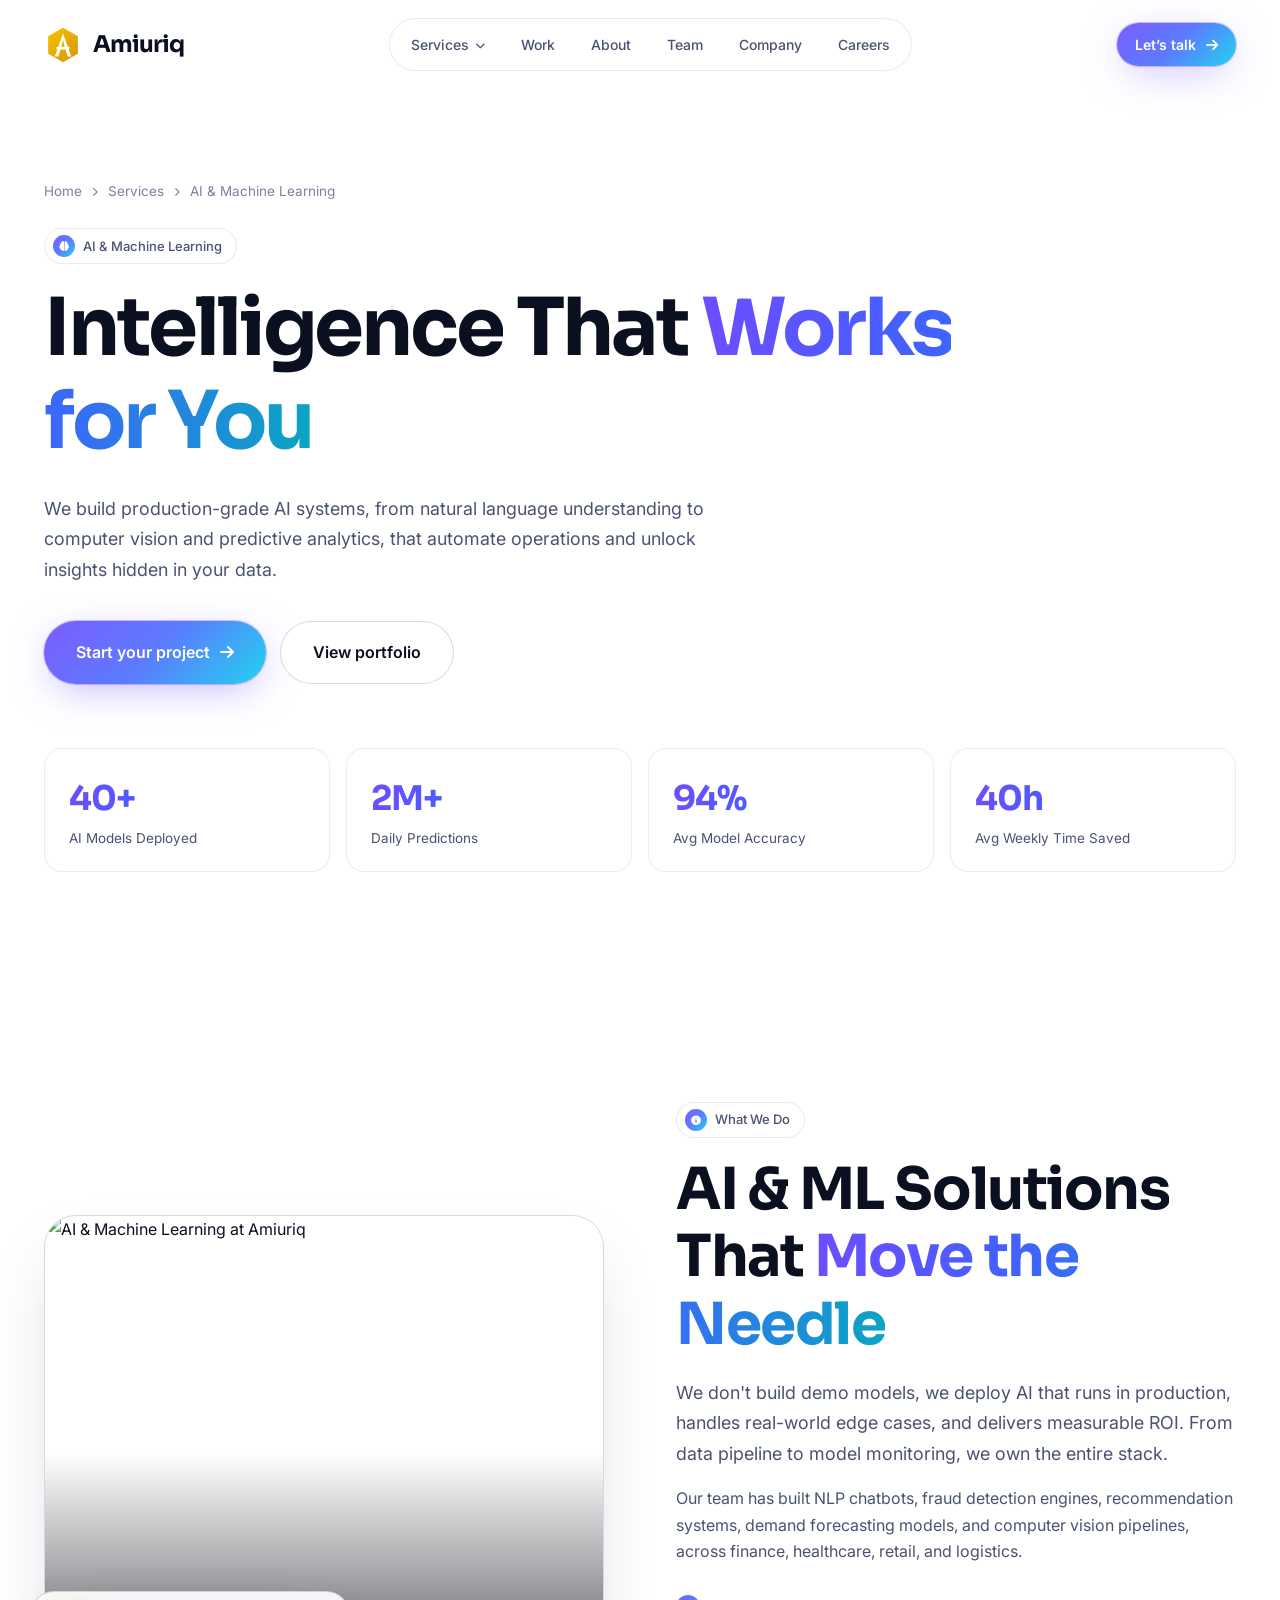
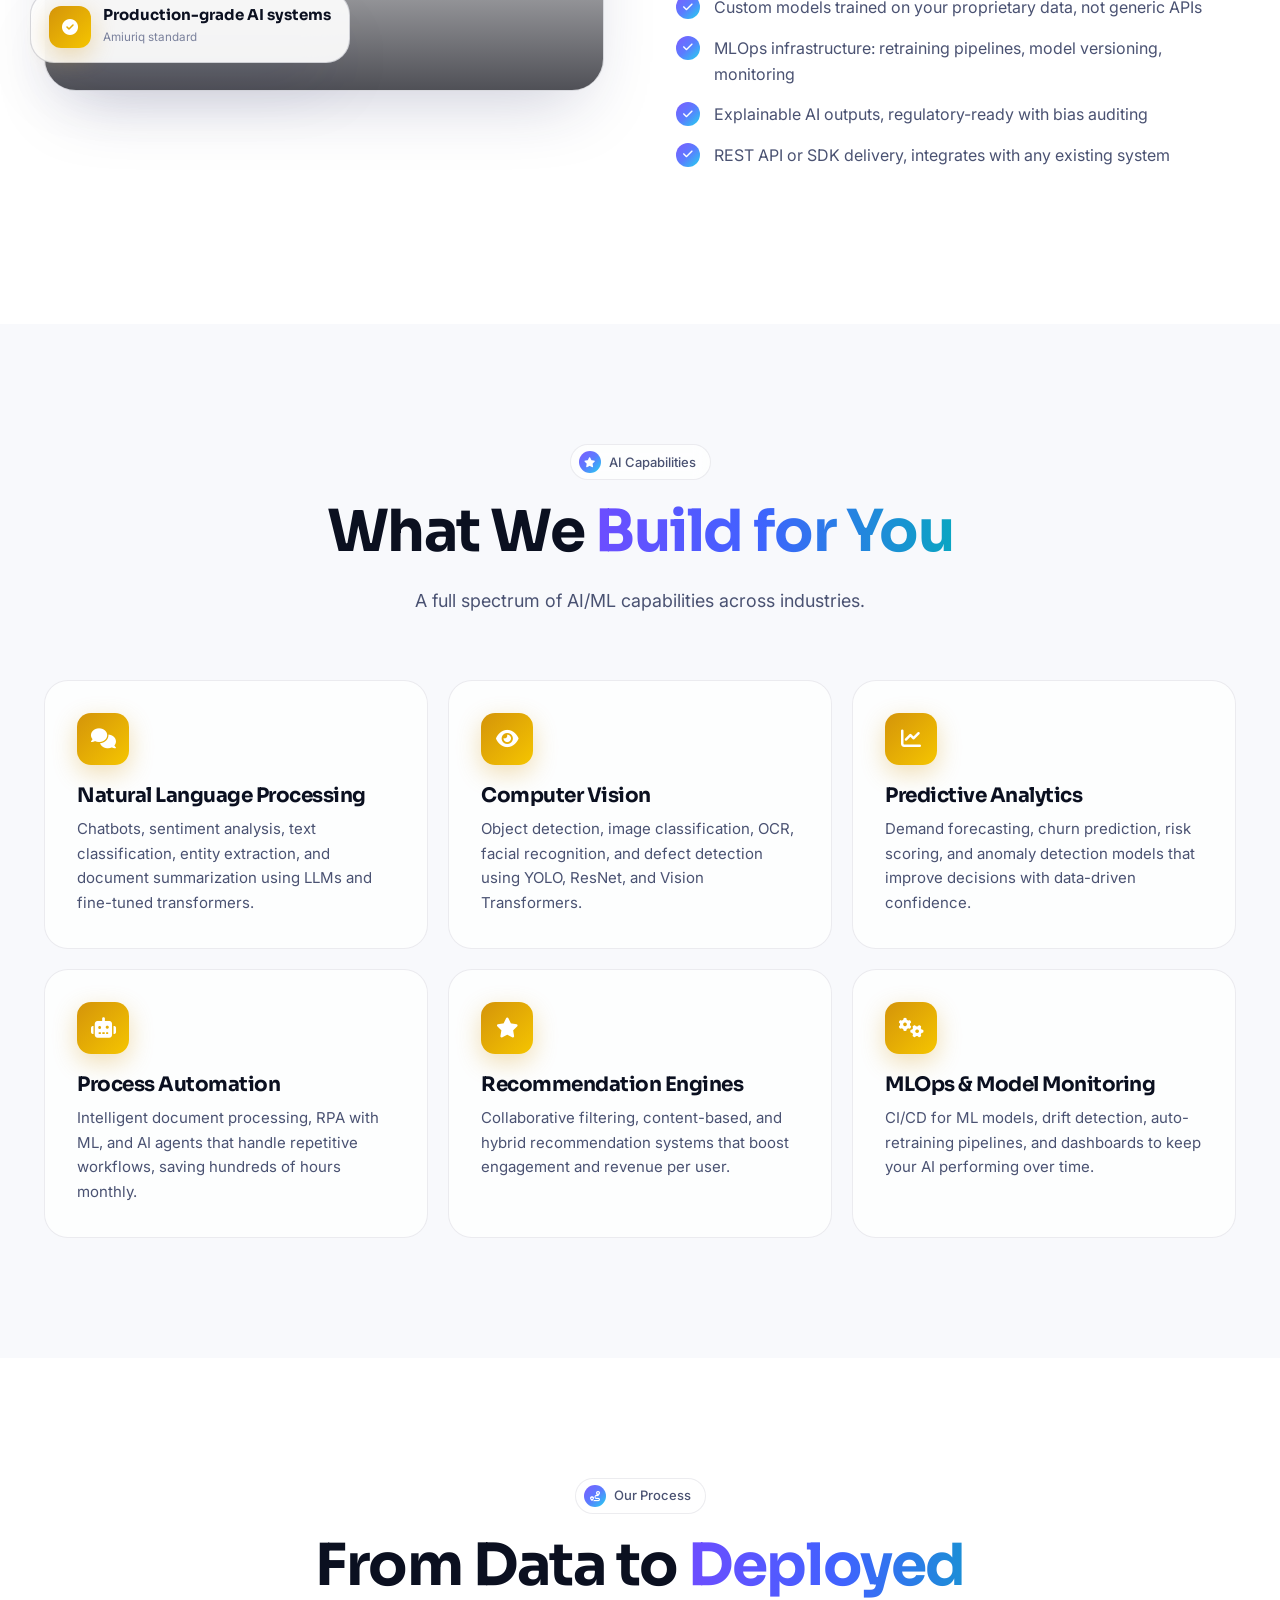
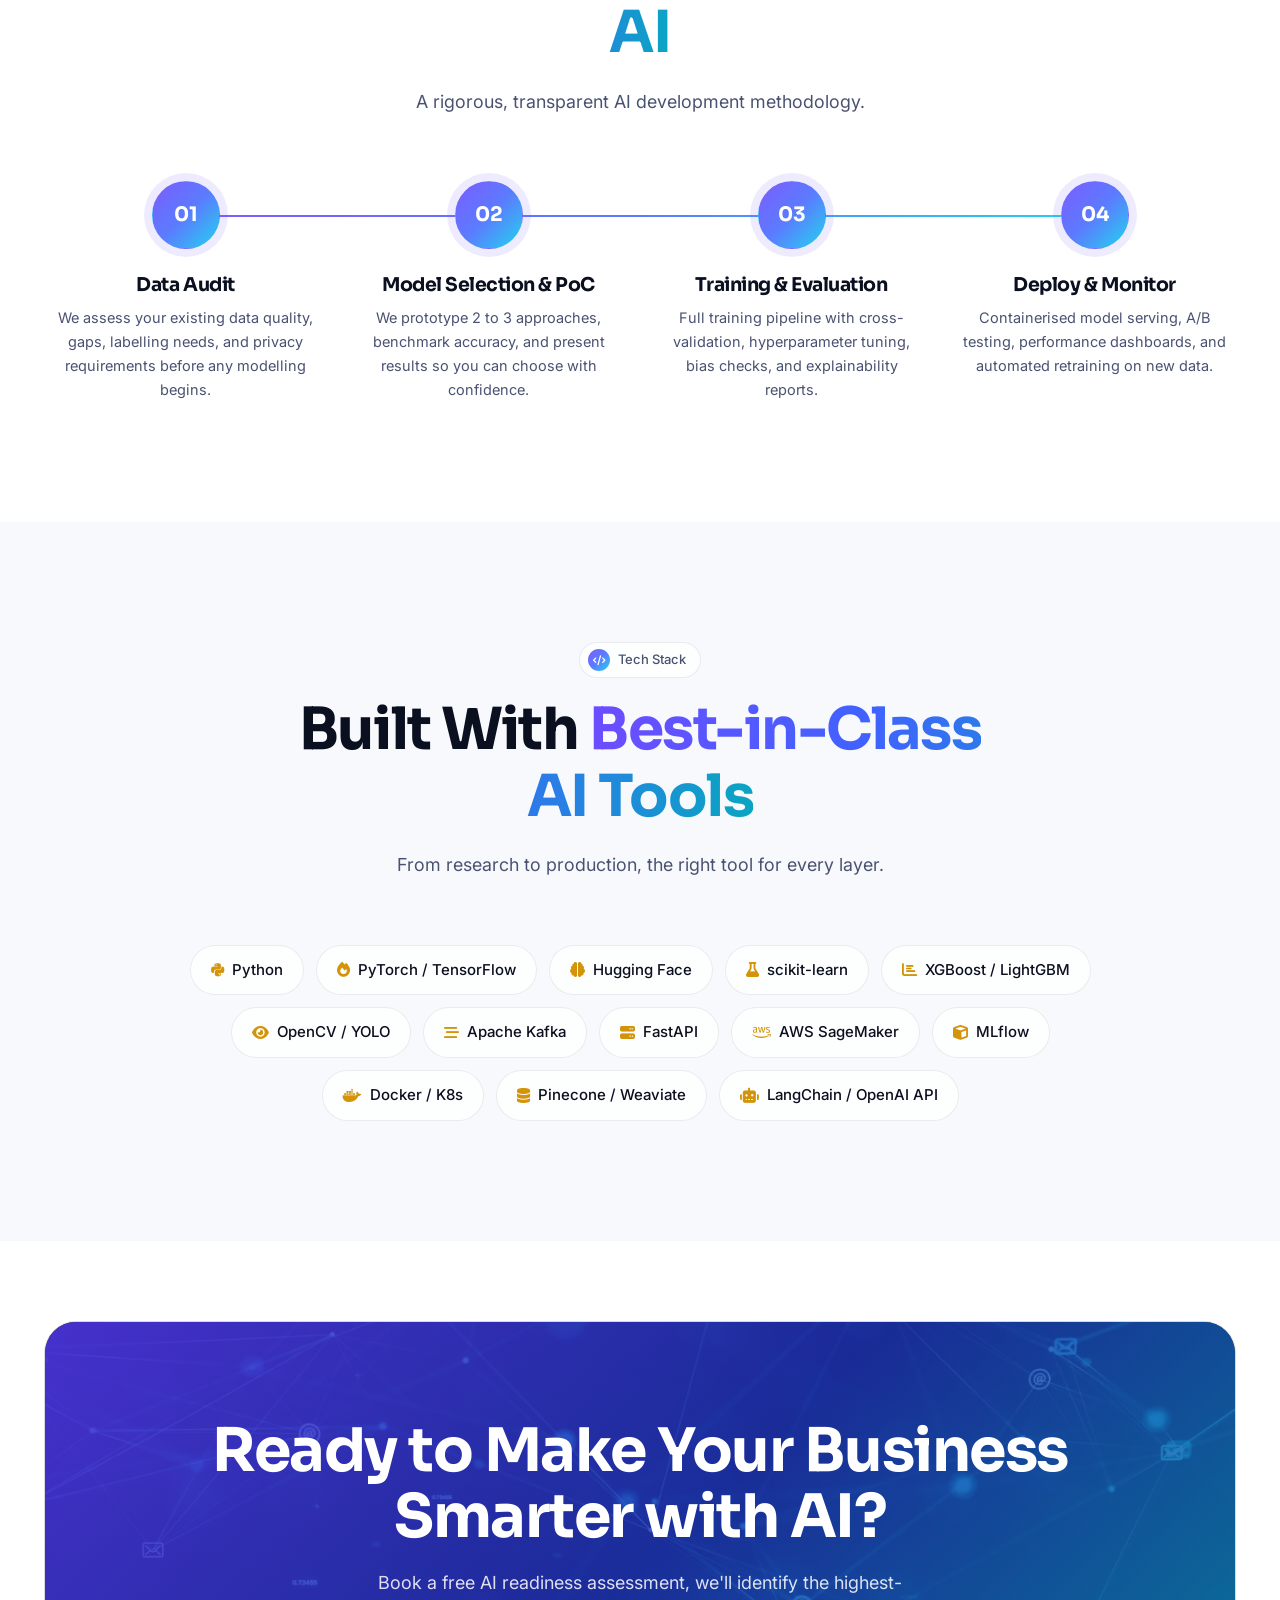
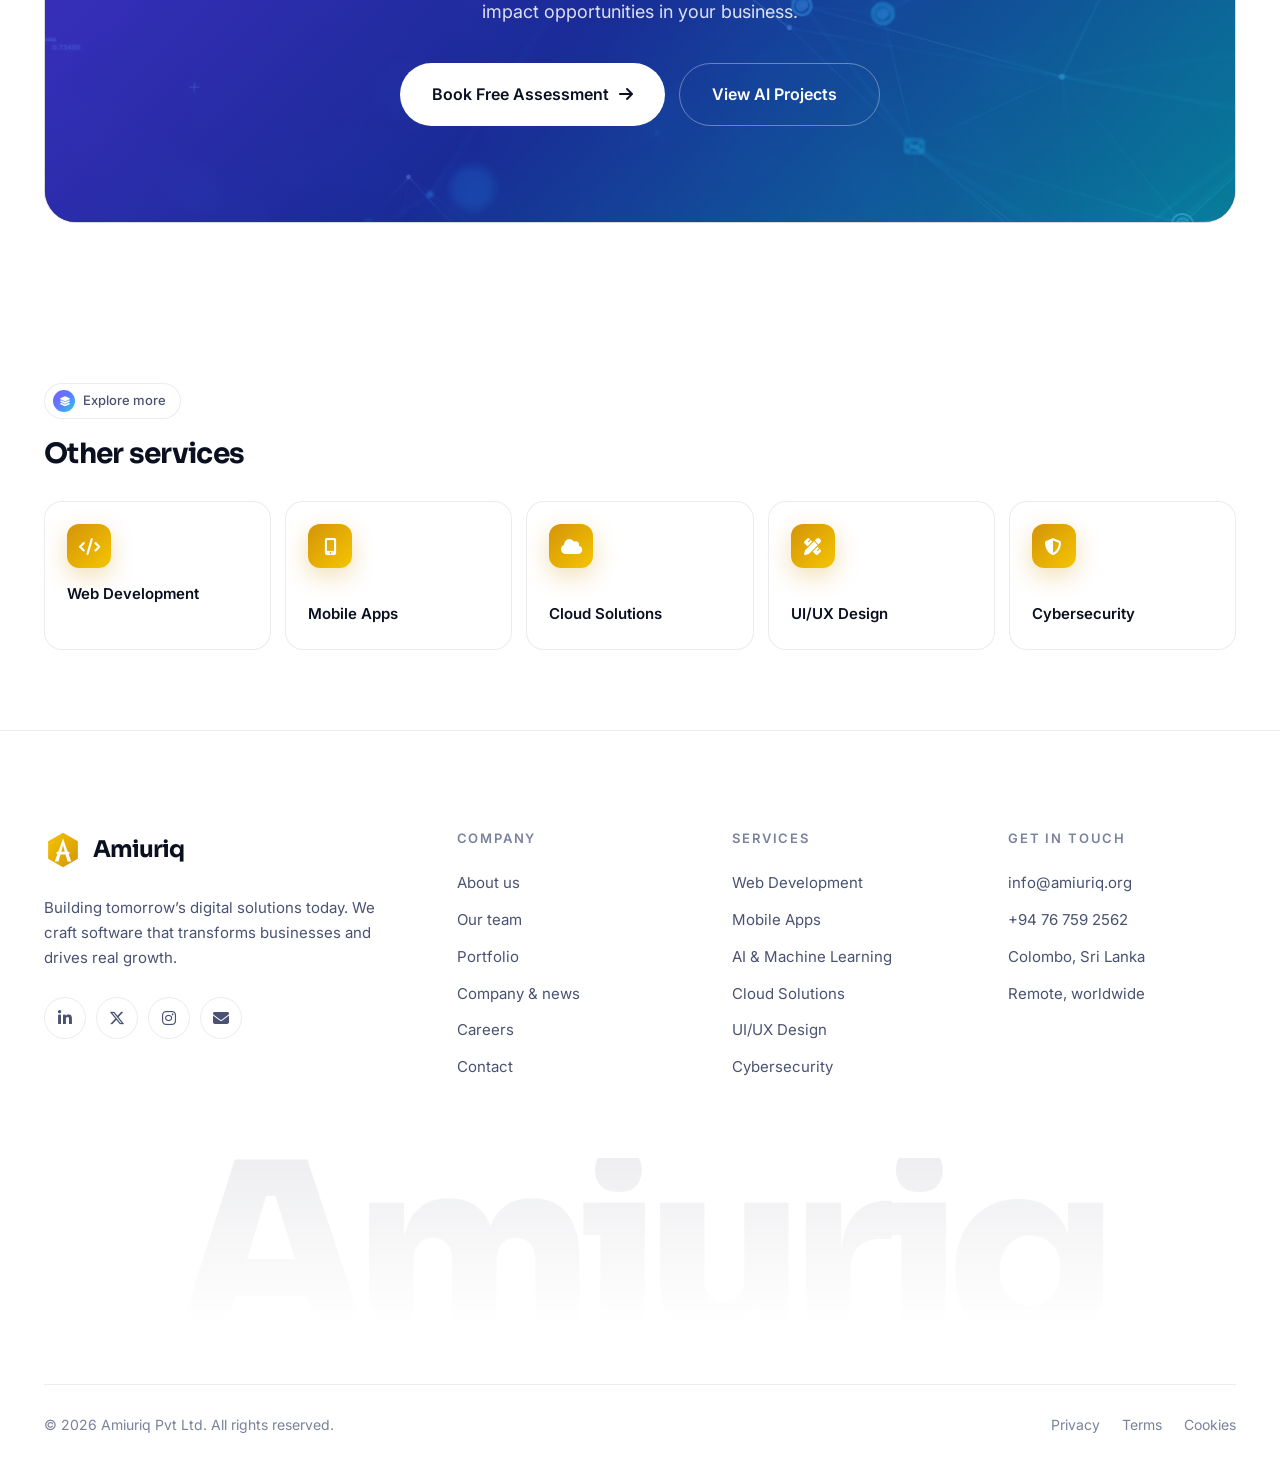
==== commit 115fcf2c: "Bring back the original website icons and logo - Homepage service cards use the original custom Amiu" ====
--- a/ai-machine-learning.html
+++ b/ai-machine-learning.html
@@ -38,7 +38,7 @@
     <nav aria-label="Primary">
       <ul class="nav-links">
         <li class="has-mega"><button type="button" aria-haspopup="true" class="active">Services <i class="fas fa-chevron-down"></i></button>
-          <div class="mega"><a href="web-development.html"><span class="mi icon-tile " style="margin:0;width:40px;height:40px;font-size:15px;border-radius:12px"><svg class="lucide" aria-hidden="true" focusable="false" xmlns="http://www.w3.org/2000/svg" viewBox="0 0 24 24" fill="none" stroke="currentColor" stroke-width="2" stroke-linecap="round" stroke-linejoin="round" ><path d="m18 16 4-4-4-4" /><path d="m6 8-4 4 4 4" /><path d="m14.5 4-5 16" /></svg></span><span><strong>Web Development</strong><span>High-performance web apps &amp; platforms</span></span></a><a href="mobile-app-development.html"><span class="mi icon-tile cyan" style="margin:0;width:40px;height:40px;font-size:15px;border-radius:12px"><svg class="lucide" aria-hidden="true" focusable="false" xmlns="http://www.w3.org/2000/svg" viewBox="0 0 24 24" fill="none" stroke="currentColor" stroke-width="2" stroke-linecap="round" stroke-linejoin="round" ><rect width="14" height="20" x="5" y="2" rx="2" ry="2" /><path d="M12 18h.01" /></svg></span><span><strong>Mobile Apps</strong><span>Native &amp; cross-platform iOS / Android</span></span></a><a href="ai-machine-learning.html"><span class="mi icon-tile indigo" style="margin:0;width:40px;height:40px;font-size:15px;border-radius:12px"><svg class="lucide" aria-hidden="true" focusable="false" xmlns="http://www.w3.org/2000/svg" viewBox="0 0 24 24" fill="none" stroke="currentColor" stroke-width="2" stroke-linecap="round" stroke-linejoin="round" ><path d="M12 5a3 3 0 1 0-5.997.125 4 4 0 0 0-2.526 5.77 4 4 0 0 0 .556 6.588A4 4 0 1 0 12 18Z" /><path d="M9 13a4.5 4.5 0 0 0 3-4" /><path d="M6.003 5.125A3 3 0 0 0 6.401 6.5" /><path d="M3.477 10.896a4 4 0 0 1 .585-.396" /><path d="M6 18a4 4 0 0 1-1.967-.516" /><path d="M12 13h4" /><path d="M12 18h6a2 2 0 0 1 2 2v1" /><path d="M12 8h8" /><path d="M16 8V5a2 2 0 0 1 2-2" /><circle cx="16" cy="13" r=".5" /><circle cx="18" cy="3" r=".5" /><circle cx="20" cy="21" r=".5" /><circle cx="20" cy="8" r=".5" /></svg></span><span><strong>AI &amp; Machine Learning</strong><span>ML, NLP &amp; computer vision that delivers</span></span></a><a href="cloud-solutions.html"><span class="mi icon-tile mint" style="margin:0;width:40px;height:40px;font-size:15px;border-radius:12px"><svg class="lucide" aria-hidden="true" focusable="false" xmlns="http://www.w3.org/2000/svg" viewBox="0 0 24 24" fill="none" stroke="currentColor" stroke-width="2" stroke-linecap="round" stroke-linejoin="round" ><path d="M17.5 19H9a7 7 0 1 1 6.71-9h1.79a4.5 4.5 0 1 1 0 9Z" /></svg></span><span><strong>Cloud Solutions</strong><span>AWS, GCP &amp; Azure, DevOps and CI/CD</span></span></a><a href="ui-ux-design.html"><span class="mi icon-tile rose" style="margin:0;width:40px;height:40px;font-size:15px;border-radius:12px"><svg class="lucide" aria-hidden="true" focusable="false" xmlns="http://www.w3.org/2000/svg" viewBox="0 0 24 24" fill="none" stroke="currentColor" stroke-width="2" stroke-linecap="round" stroke-linejoin="round" ><path d="M15.707 21.293a1 1 0 0 1-1.414 0l-1.586-1.586a1 1 0 0 1 0-1.414l5.586-5.586a1 1 0 0 1 1.414 0l1.586 1.586a1 1 0 0 1 0 1.414z" /><path d="m18 13-1.375-6.874a1 1 0 0 0-.746-.776L3.235 2.028a1 1 0 0 0-1.207 1.207L5.35 15.879a1 1 0 0 0 .776.746L13 18" /><path d="m2.3 2.3 7.286 7.286" /><circle cx="11" cy="11" r="2" /></svg></span><span><strong>UI/UX Design</strong><span>Research-led, pixel-perfect interfaces</span></span></a><a href="cybersecurity.html"><span class="mi icon-tile amber" style="margin:0;width:40px;height:40px;font-size:15px;border-radius:12px"><svg class="lucide" aria-hidden="true" focusable="false" xmlns="http://www.w3.org/2000/svg" viewBox="0 0 24 24" fill="none" stroke="currentColor" stroke-width="2" stroke-linecap="round" stroke-linejoin="round" ><path d="M20 13c0 5-3.5 7.5-7.66 8.95a1 1 0 0 1-.67-.01C7.5 20.5 4 18 4 13V6a1 1 0 0 1 1-1c2 0 4.5-1.2 6.24-2.72a1.17 1.17 0 0 1 1.52 0C14.51 3.81 17 5 19 5a1 1 0 0 1 1 1z" /><path d="m9 12 2 2 4-4" /></svg></span><span><strong>Cybersecurity</strong><span>Audits, pentesting &amp; secure architecture</span></span></a></div>
+          <div class="mega"><a href="web-development.html"><span class="mi icon-tile " style="margin:0;width:40px;height:40px;font-size:15px;border-radius:12px"><i class="fas fa-code"></i></span><span><strong>Web Development</strong><span>High-performance web apps &amp; platforms</span></span></a><a href="mobile-app-development.html"><span class="mi icon-tile cyan" style="margin:0;width:40px;height:40px;font-size:15px;border-radius:12px"><i class="fas fa-mobile-screen-button"></i></span><span><strong>Mobile Apps</strong><span>Native &amp; cross-platform iOS / Android</span></span></a><a href="ai-machine-learning.html"><span class="mi icon-tile indigo" style="margin:0;width:40px;height:40px;font-size:15px;border-radius:12px"><i class="fas fa-brain"></i></span><span><strong>AI &amp; Machine Learning</strong><span>ML, NLP &amp; computer vision that delivers</span></span></a><a href="cloud-solutions.html"><span class="mi icon-tile mint" style="margin:0;width:40px;height:40px;font-size:15px;border-radius:12px"><i class="fas fa-cloud"></i></span><span><strong>Cloud Solutions</strong><span>AWS, GCP &amp; Azure, DevOps and CI/CD</span></span></a><a href="ui-ux-design.html"><span class="mi icon-tile rose" style="margin:0;width:40px;height:40px;font-size:15px;border-radius:12px"><i class="fas fa-pen-ruler"></i></span><span><strong>UI/UX Design</strong><span>Research-led, pixel-perfect interfaces</span></span></a><a href="cybersecurity.html"><span class="mi icon-tile amber" style="margin:0;width:40px;height:40px;font-size:15px;border-radius:12px"><i class="fas fa-shield-halved"></i></span><span><strong>Cybersecurity</strong><span>Audits, pentesting &amp; secure architecture</span></span></a></div>
         </li>
         <li><a href="index.html#work">Work</a></li>
         <li><a href="index.html#about">About</a></li>
@@ -80,7 +80,7 @@
   <div class="container split">
     <div class="reveal from-left" style="position:relative">
       <div class="media-frame"><img src="https://images.unsplash.com/photo-1620712943543-bcc4688e7485?w=800&amp;h=500&amp;fit=crop&amp;auto=format&amp;q=85" alt="AI &amp; Machine Learning at Amiuriq" loading="lazy"></div>
-      <div class="float-chip glass" style="left:-14px;bottom:28px"><span class="icon-tile mint" style="width:42px;height:42px;font-size:16px;margin:0;border-radius:12px"><svg class="lucide" aria-hidden="true" focusable="false" xmlns="http://www.w3.org/2000/svg" viewBox="0 0 24 24" fill="none" stroke="currentColor" stroke-width="2" stroke-linecap="round" stroke-linejoin="round" ><circle cx="12" cy="12" r="10" /><path d="m9 12 2 2 4-4" /></svg></span><span><strong style="font-size:15px">Production-grade AI systems</strong><small>Amiuriq standard</small></span></div>
+      <div class="float-chip glass" style="left:-14px;bottom:28px"><span class="icon-tile mint" style="width:42px;height:42px;font-size:16px;margin:0;border-radius:12px"><i class="fas fa-circle-check"></i></span><span><strong style="font-size:15px">Production-grade AI systems</strong><small>Amiuriq standard</small></span></div>
     </div>
     <div>
       <span class="eyebrow reveal"><span class="dot"><i class="fas fa-circle-info"></i></span>What We Do</span>
@@ -98,7 +98,7 @@
       <h2 class="h2" data-split>What We <span class="grad-text">Build for You</span></h2>
       <p class="lead reveal">A full spectrum of AI/ML capabilities across industries.</p>
     </div>
-    <div class="feature-grid" data-stagger="0.07"><div class="card spotlight reveal"><span class="icon-tile "><svg class="lucide" aria-hidden="true" focusable="false" xmlns="http://www.w3.org/2000/svg" viewBox="0 0 24 24" fill="none" stroke="currentColor" stroke-width="2" stroke-linecap="round" stroke-linejoin="round" ><path d="M14 9a2 2 0 0 1-2 2H6l-4 4V4a2 2 0 0 1 2-2h8a2 2 0 0 1 2 2z" /><path d="M18 9h2a2 2 0 0 1 2 2v11l-4-4h-6a2 2 0 0 1-2-2v-1" /></svg></span><h3>Natural Language Processing</h3><p>Chatbots, sentiment analysis, text classification, entity extraction, and document summarization using LLMs and fine-tuned transformers.</p></div><div class="card spotlight reveal"><span class="icon-tile cyan"><svg class="lucide" aria-hidden="true" focusable="false" xmlns="http://www.w3.org/2000/svg" viewBox="0 0 24 24" fill="none" stroke="currentColor" stroke-width="2" stroke-linecap="round" stroke-linejoin="round" ><path d="M2.062 12.348a1 1 0 0 1 0-.696 10.75 10.75 0 0 1 19.876 0 1 1 0 0 1 0 .696 10.75 10.75 0 0 1-19.876 0" /><circle cx="12" cy="12" r="3" /></svg></span><h3>Computer Vision</h3><p>Object detection, image classification, OCR, facial recognition, and defect detection using YOLO, ResNet, and Vision Transformers.</p></div><div class="card spotlight reveal"><span class="icon-tile indigo"><svg class="lucide" aria-hidden="true" focusable="false" xmlns="http://www.w3.org/2000/svg" viewBox="0 0 24 24" fill="none" stroke="currentColor" stroke-width="2" stroke-linecap="round" stroke-linejoin="round" ><path d="M3 3v16a2 2 0 0 0 2 2h16" /><path d="m19 9-5 5-4-4-3 3" /></svg></span><h3>Predictive Analytics</h3><p>Demand forecasting, churn prediction, risk scoring, and anomaly detection models that improve decisions with data-driven confidence.</p></div><div class="card spotlight reveal"><span class="icon-tile mint"><svg class="lucide" aria-hidden="true" focusable="false" xmlns="http://www.w3.org/2000/svg" viewBox="0 0 24 24" fill="none" stroke="currentColor" stroke-width="2" stroke-linecap="round" stroke-linejoin="round" ><path d="M12 8V4H8" /><rect width="16" height="12" x="4" y="8" rx="2" /><path d="M2 14h2" /><path d="M20 14h2" /><path d="M15 13v2" /><path d="M9 13v2" /></svg></span><h3>Process Automation</h3><p>Intelligent document processing, RPA with ML, and AI agents that handle repetitive workflows, saving hundreds of hours monthly.</p></div><div class="card spotlight reveal"><span class="icon-tile rose"><svg class="lucide" aria-hidden="true" focusable="false" xmlns="http://www.w3.org/2000/svg" viewBox="0 0 24 24" fill="none" stroke="currentColor" stroke-width="2" stroke-linecap="round" stroke-linejoin="round" ><path d="M11.525 2.295a.53.53 0 0 1 .95 0l2.31 4.679a2.123 2.123 0 0 0 1.595 1.16l5.166.756a.53.53 0 0 1 .294.904l-3.736 3.638a2.123 2.123 0 0 0-.611 1.878l.882 5.14a.53.53 0 0 1-.771.56l-4.618-2.428a2.122 2.122 0 0 0-1.973 0L6.396 21.01a.53.53 0 0 1-.77-.56l.881-5.139a2.122 2.122 0 0 0-.611-1.879L2.16 9.795a.53.53 0 0 1 .294-.906l5.165-.755a2.122 2.122 0 0 0 1.597-1.16z" /></svg></span><h3>Recommendation Engines</h3><p>Collaborative filtering, content-based, and hybrid recommendation systems that boost engagement and revenue per user.</p></div><div class="card spotlight reveal"><span class="icon-tile amber"><svg class="lucide" aria-hidden="true" focusable="false" xmlns="http://www.w3.org/2000/svg" viewBox="0 0 24 24" fill="none" stroke="currentColor" stroke-width="2" stroke-linecap="round" stroke-linejoin="round" ><path d="M12.22 2h-.44a2 2 0 0 0-2 2v.18a2 2 0 0 1-1 1.73l-.43.25a2 2 0 0 1-2 0l-.15-.08a2 2 0 0 0-2.73.73l-.22.38a2 2 0 0 0 .73 2.73l.15.1a2 2 0 0 1 1 1.72v.51a2 2 0 0 1-1 1.74l-.15.09a2 2 0 0 0-.73 2.73l.22.38a2 2 0 0 0 2.73.73l.15-.08a2 2 0 0 1 2 0l.43.25a2 2 0 0 1 1 1.73V20a2 2 0 0 0 2 2h.44a2 2 0 0 0 2-2v-.18a2 2 0 0 1 1-1.73l.43-.25a2 2 0 0 1 2 0l.15.08a2 2 0 0 0 2.73-.73l.22-.39a2 2 0 0 0-.73-2.73l-.15-.08a2 2 0 0 1-1-1.74v-.5a2 2 0 0 1 1-1.74l.15-.09a2 2 0 0 0 .73-2.73l-.22-.38a2 2 0 0 0-2.73-.73l-.15.08a2 2 0 0 1-2 0l-.43-.25a2 2 0 0 1-1-1.73V4a2 2 0 0 0-2-2z" /><circle cx="12" cy="12" r="3" /></svg></span><h3>MLOps &amp; Model Monitoring</h3><p>CI/CD for ML models, drift detection, auto-retraining pipelines, and dashboards to keep your AI performing over time.</p></div></div>
+    <div class="feature-grid" data-stagger="0.07"><div class="card spotlight reveal"><span class="icon-tile "><i class="fas fa-comments"></i></span><h3>Natural Language Processing</h3><p>Chatbots, sentiment analysis, text classification, entity extraction, and document summarization using LLMs and fine-tuned transformers.</p></div><div class="card spotlight reveal"><span class="icon-tile cyan"><i class="fas fa-eye"></i></span><h3>Computer Vision</h3><p>Object detection, image classification, OCR, facial recognition, and defect detection using YOLO, ResNet, and Vision Transformers.</p></div><div class="card spotlight reveal"><span class="icon-tile indigo"><i class="fas fa-chart-line"></i></span><h3>Predictive Analytics</h3><p>Demand forecasting, churn prediction, risk scoring, and anomaly detection models that improve decisions with data-driven confidence.</p></div><div class="card spotlight reveal"><span class="icon-tile mint"><i class="fas fa-robot"></i></span><h3>Process Automation</h3><p>Intelligent document processing, RPA with ML, and AI agents that handle repetitive workflows, saving hundreds of hours monthly.</p></div><div class="card spotlight reveal"><span class="icon-tile rose"><i class="fas fa-star"></i></span><h3>Recommendation Engines</h3><p>Collaborative filtering, content-based, and hybrid recommendation systems that boost engagement and revenue per user.</p></div><div class="card spotlight reveal"><span class="icon-tile amber"><i class="fas fa-cogs"></i></span><h3>MLOps &amp; Model Monitoring</h3><p>CI/CD for ML models, drift detection, auto-retraining pipelines, and dashboards to keep your AI performing over time.</p></div></div>
   </div>
 </section>
 
@@ -120,7 +120,7 @@
       <h2 class="h2" data-split>Built With <span class="grad-text">Best-in-Class AI Tools</span></h2>
       <p class="lead reveal">From research to production, the right tool for every layer.</p>
     </div>
-    <div class="tech-cloud" data-stagger="0.03"><span class="pill reveal"><svg class="lucide" aria-hidden="true" focusable="false" xmlns="http://www.w3.org/2000/svg" viewBox="0 0 24 24" fill="none" stroke="currentColor" stroke-width="2" stroke-linecap="round" stroke-linejoin="round" ><path d="M10 12.5 8 15l2 2.5" /><path d="m14 12.5 2 2.5-2 2.5" /><path d="M14 2v4a2 2 0 0 0 2 2h4" /><path d="M15 2H6a2 2 0 0 0-2 2v16a2 2 0 0 0 2 2h12a2 2 0 0 0 2-2V7z" /></svg>Python</span><span class="pill reveal"><svg class="lucide" aria-hidden="true" focusable="false" xmlns="http://www.w3.org/2000/svg" viewBox="0 0 24 24" fill="none" stroke="currentColor" stroke-width="2" stroke-linecap="round" stroke-linejoin="round" ><path d="M12 5a3 3 0 1 0-5.997.125 4 4 0 0 0-2.526 5.77 4 4 0 0 0 .556 6.588A4 4 0 1 0 12 18Z" /><path d="M9 13a4.5 4.5 0 0 0 3-4" /><path d="M6.003 5.125A3 3 0 0 0 6.401 6.5" /><path d="M3.477 10.896a4 4 0 0 1 .585-.396" /><path d="M6 18a4 4 0 0 1-1.967-.516" /><path d="M12 13h4" /><path d="M12 18h6a2 2 0 0 1 2 2v1" /><path d="M12 8h8" /><path d="M16 8V5a2 2 0 0 1 2-2" /><circle cx="16" cy="13" r=".5" /><circle cx="18" cy="3" r=".5" /><circle cx="20" cy="21" r=".5" /><circle cx="20" cy="8" r=".5" /></svg>PyTorch / TensorFlow</span><span class="pill reveal"><svg class="lucide" aria-hidden="true" focusable="false" xmlns="http://www.w3.org/2000/svg" viewBox="0 0 24 24" fill="none" stroke="currentColor" stroke-width="2" stroke-linecap="round" stroke-linejoin="round" ><path d="M9.937 15.5A2 2 0 0 0 8.5 14.063l-6.135-1.582a.5.5 0 0 1 0-.962L8.5 9.936A2 2 0 0 0 9.937 8.5l1.582-6.135a.5.5 0 0 1 .963 0L14.063 8.5A2 2 0 0 0 15.5 9.937l6.135 1.581a.5.5 0 0 1 0 .964L15.5 14.063a2 2 0 0 0-1.437 1.437l-1.582 6.135a.5.5 0 0 1-.963 0z" /><path d="M20 3v4" /><path d="M22 5h-4" /><path d="M4 17v2" /><path d="M5 18H3" /></svg>Hugging Face</span><span class="pill reveal"><svg class="lucide" aria-hidden="true" focusable="false" xmlns="http://www.w3.org/2000/svg" viewBox="0 0 24 24" fill="none" stroke="currentColor" stroke-width="2" stroke-linecap="round" stroke-linejoin="round" ><path d="M12 5a3 3 0 1 0-5.997.125 4 4 0 0 0-2.526 5.77 4 4 0 0 0 .556 6.588A4 4 0 1 0 12 18Z" /><path d="M9 13a4.5 4.5 0 0 0 3-4" /><path d="M6.003 5.125A3 3 0 0 0 6.401 6.5" /><path d="M3.477 10.896a4 4 0 0 1 .585-.396" /><path d="M6 18a4 4 0 0 1-1.967-.516" /><path d="M12 13h4" /><path d="M12 18h6a2 2 0 0 1 2 2v1" /><path d="M12 8h8" /><path d="M16 8V5a2 2 0 0 1 2-2" /><circle cx="16" cy="13" r=".5" /><circle cx="18" cy="3" r=".5" /><circle cx="20" cy="21" r=".5" /><circle cx="20" cy="8" r=".5" /></svg>scikit-learn</span><span class="pill reveal"><svg class="lucide" aria-hidden="true" focusable="false" xmlns="http://www.w3.org/2000/svg" viewBox="0 0 24 24" fill="none" stroke="currentColor" stroke-width="2" stroke-linecap="round" stroke-linejoin="round" ><path d="M12 5a3 3 0 1 0-5.997.125 4 4 0 0 0-2.526 5.77 4 4 0 0 0 .556 6.588A4 4 0 1 0 12 18Z" /><path d="M9 13a4.5 4.5 0 0 0 3-4" /><path d="M6.003 5.125A3 3 0 0 0 6.401 6.5" /><path d="M3.477 10.896a4 4 0 0 1 .585-.396" /><path d="M6 18a4 4 0 0 1-1.967-.516" /><path d="M12 13h4" /><path d="M12 18h6a2 2 0 0 1 2 2v1" /><path d="M12 8h8" /><path d="M16 8V5a2 2 0 0 1 2-2" /><circle cx="16" cy="13" r=".5" /><circle cx="18" cy="3" r=".5" /><circle cx="20" cy="21" r=".5" /><circle cx="20" cy="8" r=".5" /></svg>XGBoost / LightGBM</span><span class="pill reveal"><svg class="lucide" aria-hidden="true" focusable="false" xmlns="http://www.w3.org/2000/svg" viewBox="0 0 24 24" fill="none" stroke="currentColor" stroke-width="2" stroke-linecap="round" stroke-linejoin="round" ><path d="M3 7V5a2 2 0 0 1 2-2h2" /><path d="M17 3h2a2 2 0 0 1 2 2v2" /><path d="M21 17v2a2 2 0 0 1-2 2h-2" /><path d="M7 21H5a2 2 0 0 1-2-2v-2" /><circle cx="12" cy="12" r="1" /><path d="M18.944 12.33a1 1 0 0 0 0-.66 7.5 7.5 0 0 0-13.888 0 1 1 0 0 0 0 .66 7.5 7.5 0 0 0 13.888 0" /></svg>OpenCV / YOLO</span><span class="pill reveal"><svg class="lucide" aria-hidden="true" focusable="false" xmlns="http://www.w3.org/2000/svg" viewBox="0 0 24 24" fill="none" stroke="currentColor" stroke-width="2" stroke-linecap="round" stroke-linejoin="round" ><rect width="8" height="8" x="3" y="3" rx="2" /><path d="M7 11v4a2 2 0 0 0 2 2h4" /><rect width="8" height="8" x="13" y="13" rx="2" /></svg>Apache Kafka</span><span class="pill reveal"><svg class="lucide" aria-hidden="true" focusable="false" xmlns="http://www.w3.org/2000/svg" viewBox="0 0 24 24" fill="none" stroke="currentColor" stroke-width="2" stroke-linecap="round" stroke-linejoin="round" ><rect width="20" height="8" x="2" y="2" rx="2" ry="2" /><rect width="20" height="8" x="2" y="14" rx="2" ry="2" /><line x1="6" x2="6.01" y1="6" y2="6" /><line x1="6" x2="6.01" y1="18" y2="18" /></svg>FastAPI</span><span class="pill reveal"><svg class="lucide" aria-hidden="true" focusable="false" xmlns="http://www.w3.org/2000/svg" viewBox="0 0 24 24" fill="none" stroke="currentColor" stroke-width="2" stroke-linecap="round" stroke-linejoin="round" ><path d="M17.5 19H9a7 7 0 1 1 6.71-9h1.79a4.5 4.5 0 1 1 0 9Z" /></svg>AWS SageMaker</span><span class="pill reveal"><svg class="lucide" aria-hidden="true" focusable="false" xmlns="http://www.w3.org/2000/svg" viewBox="0 0 24 24" fill="none" stroke="currentColor" stroke-width="2" stroke-linecap="round" stroke-linejoin="round" ><path d="M12 5a3 3 0 1 0-5.997.125 4 4 0 0 0-2.526 5.77 4 4 0 0 0 .556 6.588A4 4 0 1 0 12 18Z" /><path d="M9 13a4.5 4.5 0 0 0 3-4" /><path d="M6.003 5.125A3 3 0 0 0 6.401 6.5" /><path d="M3.477 10.896a4 4 0 0 1 .585-.396" /><path d="M6 18a4 4 0 0 1-1.967-.516" /><path d="M12 13h4" /><path d="M12 18h6a2 2 0 0 1 2 2v1" /><path d="M12 8h8" /><path d="M16 8V5a2 2 0 0 1 2-2" /><circle cx="16" cy="13" r=".5" /><circle cx="18" cy="3" r=".5" /><circle cx="20" cy="21" r=".5" /><circle cx="20" cy="8" r=".5" /></svg>MLflow</span><span class="pill reveal"><svg class="lucide" aria-hidden="true" focusable="false" xmlns="http://www.w3.org/2000/svg" viewBox="0 0 24 24" fill="none" stroke="currentColor" stroke-width="2" stroke-linecap="round" stroke-linejoin="round" ><path d="M22 7.7c0-.6-.4-1.2-.8-1.5l-6.3-3.9a1.72 1.72 0 0 0-1.7 0l-10.3 6c-.5.2-.9.8-.9 1.4v6.6c0 .5.4 1.2.8 1.5l6.3 3.9a1.72 1.72 0 0 0 1.7 0l10.3-6c.5-.3.9-1 .9-1.5Z" /><path d="M10 21.9V14L2.1 9.1" /><path d="m10 14 11.9-6.9" /><path d="M14 19.8v-8.1" /><path d="M18 17.5V9.4" /></svg>Docker / K8s</span><span class="pill reveal"><svg class="lucide" aria-hidden="true" focusable="false" xmlns="http://www.w3.org/2000/svg" viewBox="0 0 24 24" fill="none" stroke="currentColor" stroke-width="2" stroke-linecap="round" stroke-linejoin="round" ><ellipse cx="12" cy="5" rx="9" ry="3" /><path d="M3 5V19A9 3 0 0 0 21 19V5" /><path d="M3 12A9 3 0 0 0 21 12" /></svg>Pinecone / Weaviate</span><span class="pill reveal"><svg class="lucide" aria-hidden="true" focusable="false" xmlns="http://www.w3.org/2000/svg" viewBox="0 0 24 24" fill="none" stroke="currentColor" stroke-width="2" stroke-linecap="round" stroke-linejoin="round" ><path d="M9.937 15.5A2 2 0 0 0 8.5 14.063l-6.135-1.582a.5.5 0 0 1 0-.962L8.5 9.936A2 2 0 0 0 9.937 8.5l1.582-6.135a.5.5 0 0 1 .963 0L14.063 8.5A2 2 0 0 0 15.5 9.937l6.135 1.581a.5.5 0 0 1 0 .964L15.5 14.063a2 2 0 0 0-1.437 1.437l-1.582 6.135a.5.5 0 0 1-.963 0z" /><path d="M20 3v4" /><path d="M22 5h-4" /><path d="M4 17v2" /><path d="M5 18H3" /></svg>LangChain / OpenAI API</span></div>
+    <div class="tech-cloud" data-stagger="0.03"><span class="pill reveal"><i class="fab fa-python"></i>Python</span><span class="pill reveal"><i class="fas fa-fire"></i>PyTorch / TensorFlow</span><span class="pill reveal"><i class="fas fa-brain"></i>Hugging Face</span><span class="pill reveal"><i class="fas fa-flask"></i>scikit-learn</span><span class="pill reveal"><i class="fas fa-chart-bar"></i>XGBoost / LightGBM</span><span class="pill reveal"><i class="fas fa-eye"></i>OpenCV / YOLO</span><span class="pill reveal"><i class="fas fa-stream"></i>Apache Kafka</span><span class="pill reveal"><i class="fas fa-server"></i>FastAPI</span><span class="pill reveal"><i class="fab fa-aws"></i>AWS SageMaker</span><span class="pill reveal"><i class="fas fa-cube"></i>MLflow</span><span class="pill reveal"><i class="fab fa-docker"></i>Docker / K8s</span><span class="pill reveal"><i class="fas fa-database"></i>Pinecone / Weaviate</span><span class="pill reveal"><i class="fas fa-robot"></i>LangChain / OpenAI API</span></div>
   </div>
 </section>
 
@@ -138,7 +138,7 @@
 <section class="section-sm">
   <div class="container">
     <div class="section-head left reveal" style="margin-bottom:32px"><span class="eyebrow"><span class="dot"><i class="fas fa-layer-group"></i></span>Explore more</span><h2 class="h3">Other services</h2></div>
-    <div class="other-svcs" data-stagger="0.06"><a href="web-development.html" class="reveal"><span class="icon-tile "><svg class="lucide" aria-hidden="true" focusable="false" xmlns="http://www.w3.org/2000/svg" viewBox="0 0 24 24" fill="none" stroke="currentColor" stroke-width="2" stroke-linecap="round" stroke-linejoin="round" ><path d="m18 16 4-4-4-4" /><path d="m6 8-4 4 4 4" /><path d="m14.5 4-5 16" /></svg></span>Web Development</a><a href="mobile-app-development.html" class="reveal"><span class="icon-tile cyan"><svg class="lucide" aria-hidden="true" focusable="false" xmlns="http://www.w3.org/2000/svg" viewBox="0 0 24 24" fill="none" stroke="currentColor" stroke-width="2" stroke-linecap="round" stroke-linejoin="round" ><rect width="14" height="20" x="5" y="2" rx="2" ry="2" /><path d="M12 18h.01" /></svg></span>Mobile Apps</a><a href="cloud-solutions.html" class="reveal"><span class="icon-tile mint"><svg class="lucide" aria-hidden="true" focusable="false" xmlns="http://www.w3.org/2000/svg" viewBox="0 0 24 24" fill="none" stroke="currentColor" stroke-width="2" stroke-linecap="round" stroke-linejoin="round" ><path d="M17.5 19H9a7 7 0 1 1 6.71-9h1.79a4.5 4.5 0 1 1 0 9Z" /></svg></span>Cloud Solutions</a><a href="ui-ux-design.html" class="reveal"><span class="icon-tile rose"><svg class="lucide" aria-hidden="true" focusable="false" xmlns="http://www.w3.org/2000/svg" viewBox="0 0 24 24" fill="none" stroke="currentColor" stroke-width="2" stroke-linecap="round" stroke-linejoin="round" ><path d="M15.707 21.293a1 1 0 0 1-1.414 0l-1.586-1.586a1 1 0 0 1 0-1.414l5.586-5.586a1 1 0 0 1 1.414 0l1.586 1.586a1 1 0 0 1 0 1.414z" /><path d="m18 13-1.375-6.874a1 1 0 0 0-.746-.776L3.235 2.028a1 1 0 0 0-1.207 1.207L5.35 15.879a1 1 0 0 0 .776.746L13 18" /><path d="m2.3 2.3 7.286 7.286" /><circle cx="11" cy="11" r="2" /></svg></span>UI/UX Design</a><a href="cybersecurity.html" class="reveal"><span class="icon-tile amber"><svg class="lucide" aria-hidden="true" focusable="false" xmlns="http://www.w3.org/2000/svg" viewBox="0 0 24 24" fill="none" stroke="currentColor" stroke-width="2" stroke-linecap="round" stroke-linejoin="round" ><path d="M20 13c0 5-3.5 7.5-7.66 8.95a1 1 0 0 1-.67-.01C7.5 20.5 4 18 4 13V6a1 1 0 0 1 1-1c2 0 4.5-1.2 6.24-2.72a1.17 1.17 0 0 1 1.52 0C14.51 3.81 17 5 19 5a1 1 0 0 1 1 1z" /><path d="m9 12 2 2 4-4" /></svg></span>Cybersecurity</a></div>
+    <div class="other-svcs" data-stagger="0.06"><a href="web-development.html" class="reveal"><span class="icon-tile "><i class="fas fa-code"></i></span>Web Development</a><a href="mobile-app-development.html" class="reveal"><span class="icon-tile cyan"><i class="fas fa-mobile-screen-button"></i></span>Mobile Apps</a><a href="cloud-solutions.html" class="reveal"><span class="icon-tile mint"><i class="fas fa-cloud"></i></span>Cloud Solutions</a><a href="ui-ux-design.html" class="reveal"><span class="icon-tile rose"><i class="fas fa-pen-ruler"></i></span>UI/UX Design</a><a href="cybersecurity.html" class="reveal"><span class="icon-tile amber"><i class="fas fa-shield-halved"></i></span>Cybersecurity</a></div>
   </div>
 </section>
 
--- a/assets/css/main.css
+++ b/assets/css/main.css
@@ -807,16 +807,34 @@
   .hero-visual { height: 520px; }
 }
 
-/* Lucide line icons (ISC) */
-.lucide { display: block; width: 1em; height: 1em; flex: none; }
-.icon-tile { color: #6d4dff; background: #f1eeff; border: 1px solid rgba(124, 92, 255, 0.16); box-shadow: none; }
-.icon-tile .lucide { width: 46%; height: 46%; stroke-width: 1.75; }
-.icon-tile.cyan { color: #0891b2; background: #e7f8fc; border-color: rgba(8, 145, 178, 0.16); box-shadow: none; }
-.icon-tile.mint { color: #059669; background: #e7f8f1; border-color: rgba(5, 150, 105, 0.16); box-shadow: none; }
-.icon-tile.rose { color: #e11d48; background: #fdecef; border-color: rgba(225, 29, 72, 0.14); box-shadow: none; }
-.icon-tile.amber { color: #d97706; background: #fef5e2; border-color: rgba(217, 119, 6, 0.16); box-shadow: none; }
-.icon-tile.indigo { color: #4f46e5; background: #eef0ff; border-color: rgba(79, 70, 229, 0.16); box-shadow: none; }
-.card:hover .icon-tile { transform: translateY(-3px); }
-.svc-card.media .icon-tile { color: #fff; background: rgba(255, 255, 255, 0.12); border-color: rgba(255, 255, 255, 0.25); }
-.tech-pill .lucide { width: 22px; height: 22px; color: var(--violet); stroke-width: 1.75; }
-.tech-cloud .pill .lucide { width: 18px; height: 18px; color: var(--violet); stroke-width: 1.9; }
+/* Icons as on the original Amiuriq site: white Font Awesome icons on the amber
+   gradient tile, and the original custom service icons on tinted tiles */
+.icon-tile, .icon-tile.cyan, .icon-tile.mint, .icon-tile.rose, .icon-tile.amber, .icon-tile.indigo {
+  width: 52px; height: 52px; border-radius: 14px; margin-bottom: 20px; display: flex; align-items: center; justify-content: center;
+  font-size: 20px; color: #fff; border: 0; background: linear-gradient(135deg, #d4940a, #f5c500);
+  box-shadow: 0 8px 24px rgba(212, 148, 10, 0.3); }
+.card:hover .icon-tile { transform: translateY(-4px) rotate(-6deg); }
+.ci .icon-tile { width: 48px; height: 48px; font-size: 18px; margin: 0; }
+.perk .icon-tile, .other-svcs .icon-tile { width: 44px; height: 44px; border-radius: 12px; font-size: 17px; }
+.mega .mi { width: 40px !important; height: 40px !important; border-radius: 12px !important; font-size: 15px !important; }
+.float-chip .icon-tile { font-size: 16px !important; }
+.empty-state .icon-tile { width: 60px; height: 60px; border-radius: 16px; font-size: 24px; }
+
+.icon-tile.sicon { width: 56px; height: 56px; border-radius: 16px; margin-bottom: 20px; }
+.sicon svg { width: 26px; height: 26px; }
+.si1 { background: linear-gradient(135deg, rgba(108, 99, 255, 0.18), rgba(108, 99, 255, 0.05)); border: 1px solid rgba(108, 99, 255, 0.22); box-shadow: 0 4px 16px rgba(108, 99, 255, 0.1); }
+.si2 { background: linear-gradient(135deg, rgba(0, 180, 255, 0.18), rgba(0, 180, 255, 0.05)); border: 1px solid rgba(0, 180, 255, 0.22); box-shadow: 0 4px 16px rgba(0, 180, 255, 0.1); }
+.si3 { background: linear-gradient(135deg, rgba(168, 85, 247, 0.18), rgba(168, 85, 247, 0.05)); border: 1px solid rgba(168, 85, 247, 0.22); box-shadow: 0 4px 16px rgba(168, 85, 247, 0.1); }
+.si4 { background: linear-gradient(135deg, rgba(16, 185, 129, 0.18), rgba(16, 185, 129, 0.05)); border: 1px solid rgba(16, 185, 129, 0.22); box-shadow: 0 4px 16px rgba(16, 185, 129, 0.1); }
+.si5 { background: linear-gradient(135deg, rgba(245, 158, 11, 0.18), rgba(245, 158, 11, 0.05)); border: 1px solid rgba(245, 158, 11, 0.22); box-shadow: 0 4px 16px rgba(245, 158, 11, 0.1); }
+.si6 { background: linear-gradient(135deg, rgba(239, 68, 68, 0.18), rgba(239, 68, 68, 0.05)); border: 1px solid rgba(239, 68, 68, 0.22); box-shadow: 0 4px 16px rgba(239, 68, 68, 0.1); }
+.si1 svg :is(path, rect, circle, line) { stroke: #6c63ff !important; } .si1 svg [fill="white"] { fill: #6c63ff !important; }
+.si2 svg :is(path, rect, circle, line) { stroke: #00a8e8 !important; } .si2 svg [fill="white"] { fill: #00a8e8 !important; }
+.si3 svg :is(path, rect, circle, line) { stroke: #a855f7 !important; } .si3 svg [fill="white"] { fill: #a855f7 !important; }
+.si4 svg :is(path, rect, circle, line) { stroke: #10b981 !important; } .si4 svg [fill="white"] { fill: #10b981 !important; }
+.si5 svg :is(path, rect, circle, line) { stroke: #f59e0b !important; } .si5 svg [fill="white"] { fill: #f59e0b !important; }
+.si6 svg :is(path, rect, circle, line) { stroke: #ef4444 !important; } .si6 svg [fill="white"] { fill: #ef4444 !important; }
+.svc-card.media .sicon { background: rgba(255, 255, 255, 0.92); }
+.tech-pill i { font-size: 22px; width: 26px; text-align: center; }
+.tech-cloud .pill i { color: #d4940a; }
+.skip-link:not(:focus) { transform: translateY(-200%); opacity: 0; pointer-events: none; }
